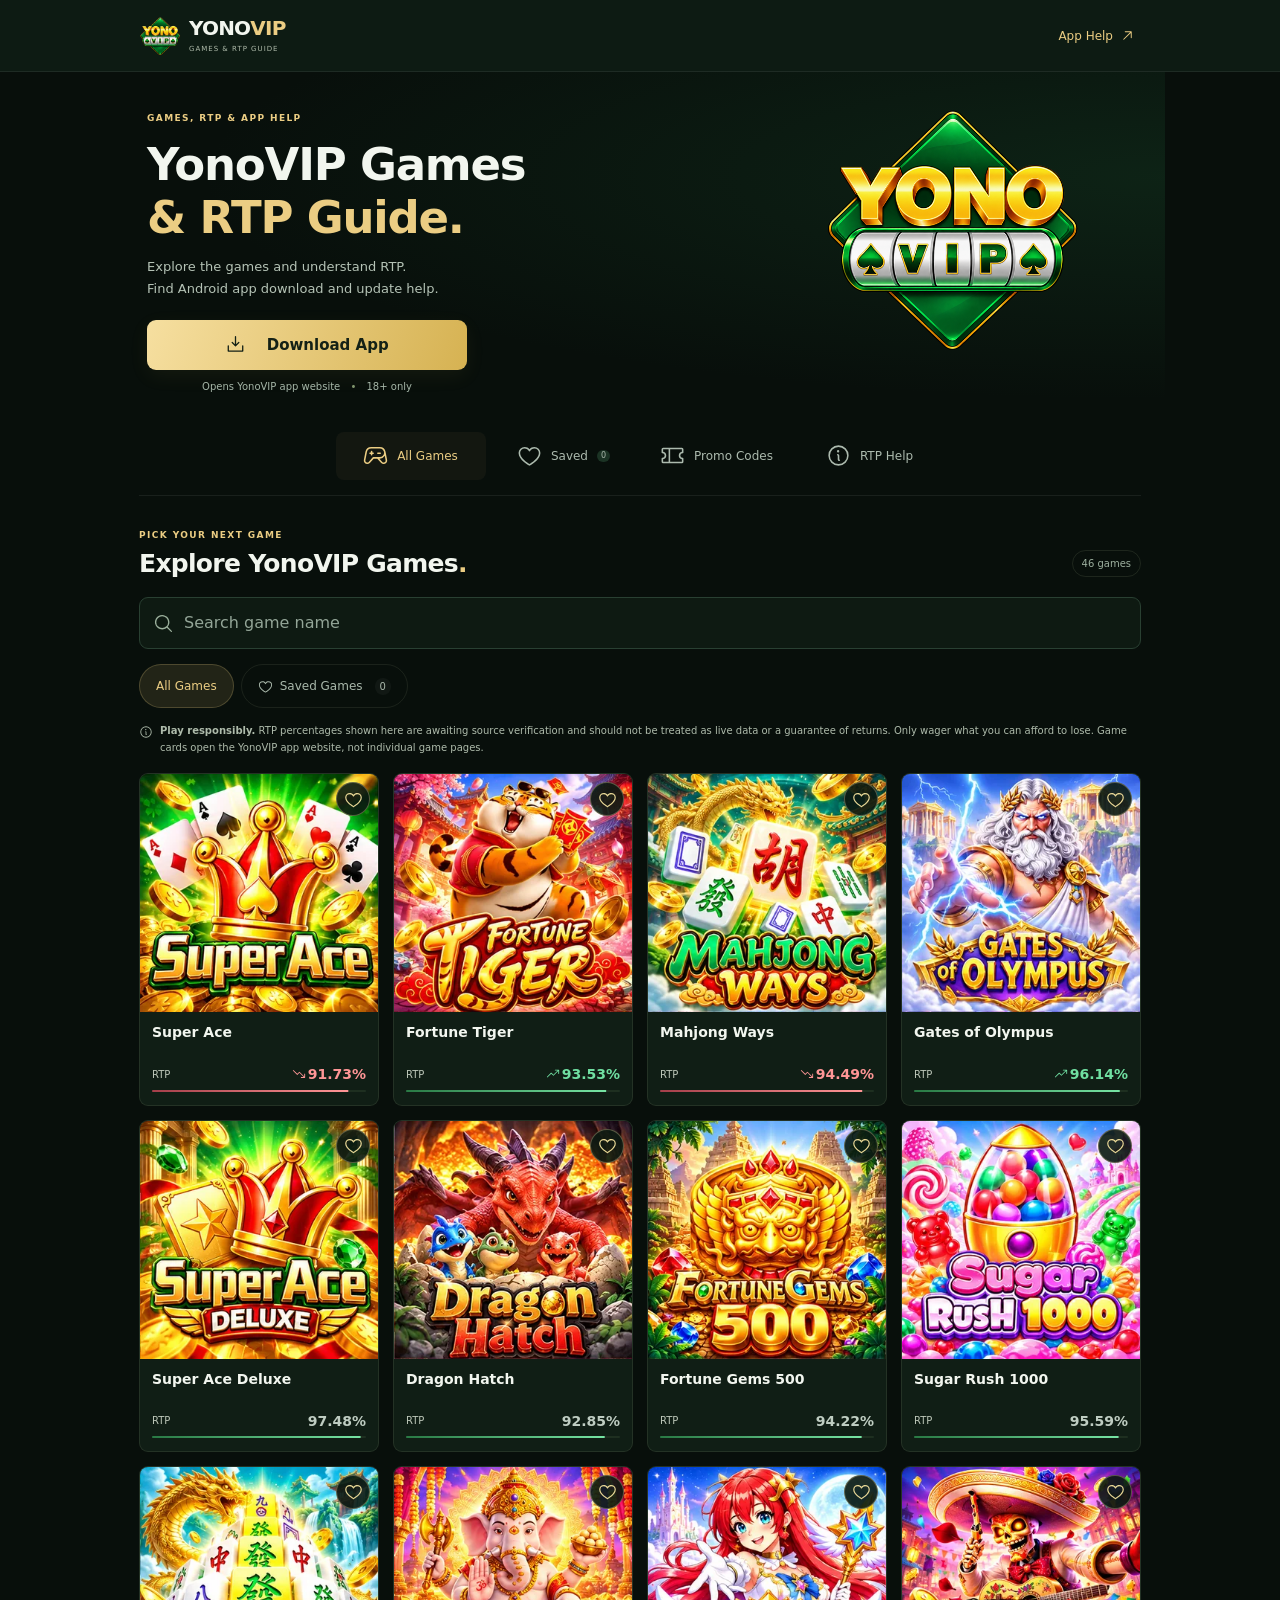
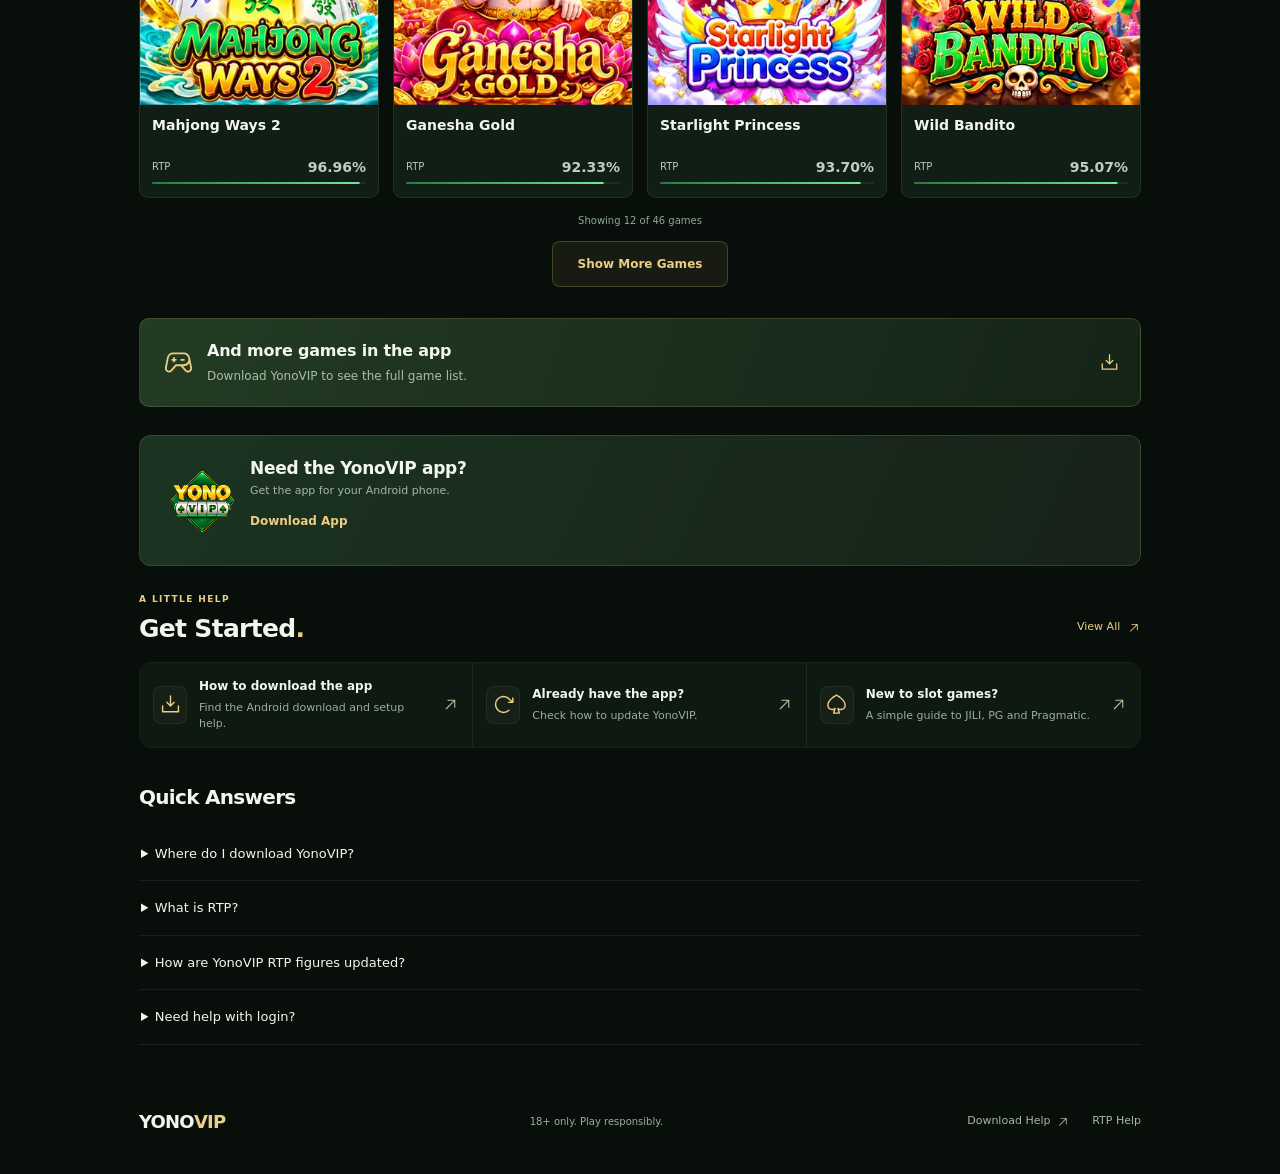
==== index.html @ 65e3a445 "Add files via upload" ====
<!doctype html>
<html lang="en-IN"><head>
  <meta charset="utf-8">
  <meta name="viewport" content="width=device-width,initial-scale=1,viewport-fit=cover">
  <meta name="theme-color" content="#09170f">
  <meta name="color-scheme" content="dark">
  <title>YonoVIP Games &amp; RTP Guide | Android App Help</title>
  <meta name="description" content="Explore YonoVIP games, learn what return-to-player (RTP) means, and find Android app download and update guides. Play responsibly.">
  <meta name="robots" content="index, follow, max-image-preview:large">
  <meta name="referrer" content="strict-origin-when-cross-origin">
  <!-- Production launch: when yonoviprtp.com resolves, replace netlify.app URLs in canonical, OG/Twitter and JSON-LD with https://yonoviprtp.com/ and update sitemap.xml. -->
  <link rel="canonical" href="https://yonoviprtp.netlify.app/">
  <meta property="og:type" content="website">
  <meta property="og:site_name" content="YonoVIP">
  <meta property="og:locale" content="en_IN">
  <meta property="og:title" content="YonoVIP Games &amp; RTP Guide | Android App Help">
  <meta property="og:description" content="Explore YonoVIP games, learn what return-to-player (RTP) means, and find Android app download and update guides. Play responsibly.">
  <meta property="og:url" content="https://yonoviprtp.netlify.app/">
  <meta property="og:image" content="https://yonoviprtp.netlify.app/assets/yonovip-og.jpg">
  <meta property="og:image:secure_url" content="https://yonoviprtp.netlify.app/assets/yonovip-og.jpg">
  <meta property="og:image:type" content="image/jpeg">
  <meta property="og:image:width" content="1200">
  <meta property="og:image:height" content="630">
  <meta property="og:image:alt" content="YonoVIP green and gold logo with the words Find your game. Get YonoVIP. Android app, 18+.">
  <meta name="twitter:card" content="summary_large_image">
  <meta name="twitter:title" content="YonoVIP Games &amp; RTP Guide | Android App Help">
  <meta name="twitter:description" content="Explore YonoVIP games, learn what return-to-player (RTP) means, and find Android app download and update guides. Play responsibly.">
  <meta name="twitter:image" content="https://yonoviprtp.netlify.app/assets/yonovip-og.jpg">
  <meta name="twitter:image:alt" content="YonoVIP green and gold logo with the words Find your game. Get YonoVIP. Android app, 18+.">
  <link rel="icon" type="image/png" sizes="32x32" href="/assets/yonovip-32.png">
  <link rel="apple-touch-icon" sizes="180x180" href="/assets/yonovip-180.png">
  <link rel="manifest" href="/site.webmanifest">
  <link rel="stylesheet" href="style.css">
  <link rel="stylesheet" href="motion.css">
  <link rel="stylesheet" href="games.css">
  <script type="application/ld+json">{"@context":"https://schema.org","@graph":[{"@type":"WebSite","@id":"https://yonoviprtp.netlify.app/#website","url":"https://yonoviprtp.netlify.app/","name":"YonoVIP","alternateName":"Yono VIP","description":"Explore YonoVIP games, learn what return-to-player (RTP) means, and find Android app download and update guides. Play responsibly.","inLanguage":"en-IN"},{"@type":"WebPage","@id":"https://yonoviprtp.netlify.app/#webpage","url":"https://yonoviprtp.netlify.app/","name":"YonoVIP Games & RTP Guide | Android App Help","description":"Explore YonoVIP games, learn what return-to-player (RTP) means, and find Android app download and update guides. Play responsibly.","inLanguage":"en-IN","isPartOf":{"@id":"https://yonoviprtp.netlify.app/#website"},"primaryImageOfPage":{"@id":"https://yonoviprtp.netlify.app/#social-image"}},{"@type":"ImageObject","@id":"https://yonoviprtp.netlify.app/#social-image","url":"https://yonoviprtp.netlify.app/assets/yonovip-og.jpg","contentUrl":"https://yonoviprtp.netlify.app/assets/yonovip-og.jpg","width":1200,"height":630,"caption":"YonoVIP green and gold logo with the words Find your game. Get YonoVIP. Android app, 18+."}]}</script>
</head>
<body><svg class="game-icon-defs" aria-hidden="true" xmlns="http://www.w3.org/2000/svg"><defs><symbol id="game-icon-heart" viewBox="0 0 256 256"><path d="M178,40c-20.65,0-38.73,8.88-50,23.89C116.73,48.88,98.65,40,78,40a62.07,62.07,0,0,0-62,62c0,70,103.79,126.66,108.21,129a8,8,0,0,0,7.58,0C136.21,228.66,240,172,240,102A62.07,62.07,0,0,0,178,40ZM128,214.8C109.74,204.16,32,155.69,32,102A46.06,46.06,0,0,1,78,56c19.45,0,35.78,10.36,42.6,27a8,8,0,0,0,14.8,0c6.82-16.67,23.15-27,42.6-27a46.06,46.06,0,0,1,46,46C224,155.61,146.24,204.15,128,214.8Z"/></symbol><symbol id="game-icon-heart-fill" viewBox="0 0 256 256"><path d="M240,102c0,70-103.79,126.66-108.21,129a8,8,0,0,1-7.58,0C119.79,228.66,16,172,16,102A62.07,62.07,0,0,1,78,40c20.65,0,38.73,8.88,50,23.89C139.27,48.88,157.35,40,178,40A62.07,62.07,0,0,1,240,102Z"/></symbol><symbol id="game-icon-download-simple" viewBox="0 0 256 256"><path d="M224,144v64a8,8,0,0,1-8,8H40a8,8,0,0,1-8-8V144a8,8,0,0,1,16,0v56H208V144a8,8,0,0,1,16,0Zm-101.66,5.66a8,8,0,0,0,11.32,0l40-40a8,8,0,0,0-11.32-11.32L136,124.69V32a8,8,0,0,0-16,0v92.69L93.66,98.34a8,8,0,0,0-11.32,11.32Z"/></symbol><symbol id="game-icon-x" viewBox="0 0 256 256"><path d="M205.66,194.34a8,8,0,0,1-11.32,11.32L128,139.31,61.66,205.66a8,8,0,0,1-11.32-11.32L116.69,128,50.34,61.66A8,8,0,0,1,61.66,50.34L128,116.69l66.34-66.35a8,8,0,0,1,11.32,11.32L139.31,128Z"/></symbol><symbol id="game-icon-game-controller" viewBox="0 0 256 256"><path d="M176,112H152a8,8,0,0,1,0-16h24a8,8,0,0,1,0,16ZM104,96H96V88a8,8,0,0,0-16,0v8H72a8,8,0,0,0,0,16h8v8a8,8,0,0,0,16,0v-8h8a8,8,0,0,0,0-16ZM241.48,200.65a36,36,0,0,1-54.94,4.81c-.12-.12-.24-.24-.35-.37L146.48,160h-37L69.81,205.09l-.35.37A36.08,36.08,0,0,1,44,216,36,36,0,0,1,8.56,173.75a.68.68,0,0,1,0-.14L24.93,89.52A59.88,59.88,0,0,1,83.89,40H172a60.08,60.08,0,0,1,59,49.25c0,.06,0,.12,0,.18l16.37,84.17a.68.68,0,0,1,0,.14A35.74,35.74,0,0,1,241.48,200.65ZM172,144a44,44,0,0,0,0-88H83.89A43.9,43.9,0,0,0,40.68,92.37l0,.13L24.3,176.59A20,20,0,0,0,58,194.3l41.92-47.59a8,8,0,0,1,6-2.71Zm59.7,32.59-8.74-45A60,60,0,0,1,172,160h-4.2L198,194.31a20.09,20.09,0,0,0,17.46,5.39,20,20,0,0,0,16.23-23.11Z"/></symbol><symbol id="game-icon-info" viewBox="0 0 256 256"><path d="M128,24A104,104,0,1,0,232,128,104.11,104.11,0,0,0,128,24Zm0,192a88,88,0,1,1,88-88A88.1,88.1,0,0,1,128,216Zm16-40a8,8,0,0,1-8,8,16,16,0,0,1-16-16V128a8,8,0,0,1,0-16,16,16,0,0,1,16,16v40A8,8,0,0,1,144,176ZM112,84a12,12,0,1,1,12,12A12,12,0,0,1,112,84Z"/></symbol><symbol id="game-icon-trend-up" viewBox="0 0 256 256"><path d="M240,56v64a8,8,0,0,1-16,0V75.31l-82.34,82.35a8,8,0,0,1-11.32,0L96,123.31,29.66,189.66a8,8,0,0,1-11.32-11.32l72-72a8,8,0,0,1,11.32,0L136,140.69,212.69,64H168a8,8,0,0,1,0-16h64A8,8,0,0,1,240,56Z"/></symbol><symbol id="game-icon-trend-down" viewBox="0 0 256 256"><path d="M240,128v64a8,8,0,0,1-8,8H168a8,8,0,0,1,0-16h44.69L136,107.31l-34.34,34.35a8,8,0,0,1-11.32,0l-72-72A8,8,0,0,1,29.66,58.34L96,124.69l34.34-34.35a8,8,0,0,1,11.32,0L224,172.69V128a8,8,0,0,1,16,0Z"/></symbol></defs></svg><a class="skip-link" href="#main">Skip to content</a><header><a class="brand" href="#" aria-label="YonoVIP home"><img src="assets/yonovip-128.png" width="128" height="128" alt=""><span>YONO<b>VIP</b><small>GAMES &amp; RTP GUIDE</small></span></a><a class="header-help" href="https://yonovipcodes.com/login-help">App Help <svg class="icon" width="24" height="24" aria-hidden="true" focusable="false" xmlns="http://www.w3.org/2000/svg" viewBox="0 0 256 256" fill="currentColor"><path d="M200,64V168a8,8,0,0,1-16,0V83.31L69.66,197.66a8,8,0,0,1-11.32-11.32L172.69,72H88a8,8,0,0,1,0-16H192A8,8,0,0,1,200,64Z"/></svg></a></header>
<main id="main"><section class="hero"><div class="hero-top"><div><div class="eyebrow">GAMES, RTP &amp; APP HELP</div><h1>YonoVIP Games<br><em>&amp; RTP Guide.</em></h1><p>Explore the games and understand RTP.<br>Find Android app download and update help.</p></div><img class="hero-logo" src="assets/yonovip-512.png" srcset="assets/yonovip-128.png 128w, assets/yonovip-512.png 512w" sizes="(min-width: 1000px) 265px, (min-width: 600px) 175px, 28vw" width="512" height="512" alt="YonoVIP green and gold logo" fetchpriority="high"></div><a class="primary" href="https://yonovipapp.vip/?code=ZFW3U5NM1U9"><svg class="icon" width="24" height="24" aria-hidden="true" focusable="false" xmlns="http://www.w3.org/2000/svg" viewBox="0 0 256 256" fill="currentColor"><path d="M224,144v64a8,8,0,0,1-8,8H40a8,8,0,0,1-8-8V144a8,8,0,0,1,16,0v56H208V144a8,8,0,0,1,16,0Zm-101.66,5.66a8,8,0,0,0,11.32,0l40-40a8,8,0,0,0-11.32-11.32L136,124.69V32a8,8,0,0,0-16,0v92.69L93.66,98.34a8,8,0,0,0-11.32,11.32Z"/></svg> &nbsp; Download App </a><div class="download-note">Opens YonoVIP app website <span>•</span> 18+ only</div></section>
<nav class="quick-nav" aria-label="Quick links"><a class="current" href="#games"><span><svg class="icon" width="24" height="24" aria-hidden="true" focusable="false" xmlns="http://www.w3.org/2000/svg" viewBox="0 0 256 256" fill="currentColor"><path d="M176,112H152a8,8,0,0,1,0-16h24a8,8,0,0,1,0,16ZM104,96H96V88a8,8,0,0,0-16,0v8H72a8,8,0,0,0,0,16h8v8a8,8,0,0,0,16,0v-8h8a8,8,0,0,0,0-16ZM241.48,200.65a36,36,0,0,1-54.94,4.81c-.12-.12-.24-.24-.35-.37L146.48,160h-37L69.81,205.09l-.35.37A36.08,36.08,0,0,1,44,216,36,36,0,0,1,8.56,173.75a.68.68,0,0,1,0-.14L24.93,89.52A59.88,59.88,0,0,1,83.89,40H172a60.08,60.08,0,0,1,59,49.25c0,.06,0,.12,0,.18l16.37,84.17a.68.68,0,0,1,0,.14A35.74,35.74,0,0,1,241.48,200.65ZM172,144a44,44,0,0,0,0-88H83.89A43.9,43.9,0,0,0,40.68,92.37l0,.13L24.3,176.59A20,20,0,0,0,58,194.3l41.92-47.59a8,8,0,0,1,6-2.71Zm59.7,32.59-8.74-45A60,60,0,0,1,172,160h-4.2L198,194.31a20.09,20.09,0,0,0,17.46,5.39,20,20,0,0,0,16.23-23.11Z"/></svg></span>All Games</a><button id="savedNav"><span><svg class="icon" width="24" height="24" aria-hidden="true" focusable="false" xmlns="http://www.w3.org/2000/svg" viewBox="0 0 256 256" fill="currentColor"><path d="M178,40c-20.65,0-38.73,8.88-50,23.89C116.73,48.88,98.65,40,78,40a62.07,62.07,0,0,0-62,62c0,70,103.79,126.66,108.21,129a8,8,0,0,0,7.58,0C136.21,228.66,240,172,240,102A62.07,62.07,0,0,0,178,40ZM128,214.8C109.74,204.16,32,155.69,32,102A46.06,46.06,0,0,1,78,56c19.45,0,35.78,10.36,42.6,27a8,8,0,0,0,14.8,0c6.82-16.67,23.15-27,42.6-27a46.06,46.06,0,0,1,46,46C224,155.61,146.24,204.15,128,214.8Z"/></svg></span>Saved <i id="savedCount">0</i></button><a href="https://yonovipcodes.com/promo-codes"><span><svg class="icon" width="24" height="24" aria-hidden="true" focusable="false" xmlns="http://www.w3.org/2000/svg" viewBox="0 0 256 256" fill="currentColor"><path d="M232,104a8,8,0,0,0,8-8V64a16,16,0,0,0-16-16H32A16,16,0,0,0,16,64V96a8,8,0,0,0,8,8,24,24,0,0,1,0,48,8,8,0,0,0-8,8v32a16,16,0,0,0,16,16H224a16,16,0,0,0,16-16V160a8,8,0,0,0-8-8,24,24,0,0,1,0-48ZM32,167.2a40,40,0,0,0,0-78.4V64H88V192H32Zm192,0V192H104V64H224V88.8a40,40,0,0,0,0,78.4Z"/></svg></span>Promo Codes</a><button id="about"><span><svg class="icon" width="24" height="24" aria-hidden="true" focusable="false" xmlns="http://www.w3.org/2000/svg" viewBox="0 0 256 256" fill="currentColor"><path d="M128,24A104,104,0,1,0,232,128,104.11,104.11,0,0,0,128,24Zm0,192a88,88,0,1,1,88-88A88.1,88.1,0,0,1,128,216Zm16-40a8,8,0,0,1-8,8,16,16,0,0,1-16-16V128a8,8,0,0,1,0-16,16,16,0,0,1,16,16v40A8,8,0,0,1,144,176ZM112,84a12,12,0,1,1,12,12A12,12,0,0,1,112,84Z"/></svg></span>RTP Help</button></nav>
<section id="games" class="games"><div class="section-head"><div><div class="eyebrow">PICK YOUR NEXT GAME</div><h2>Explore YonoVIP Games<span>.</span></h2></div><span class="count-pill" id="allCount">46 games</span></div><label class="search"><span><svg class="icon" width="24" height="24" aria-hidden="true" focusable="false" xmlns="http://www.w3.org/2000/svg" viewBox="0 0 256 256" fill="currentColor"><path d="M229.66,218.34l-50.07-50.06a88.11,88.11,0,1,0-11.31,11.31l50.06,50.07a8,8,0,0,0,11.32-11.32ZM40,112a72,72,0,1,1,72,72A72.08,72.08,0,0,1,40,112Z"/></svg></span><input id="search" type="search" placeholder="Search game name" aria-label="Search games" autocomplete="off"></label><div class="tabs" role="group" aria-label="Game list"><button class="selected" data-view="all" aria-pressed="true">All Games</button><button data-view="favorites" aria-pressed="false"><svg class="icon" width="24" height="24" aria-hidden="true" focusable="false" xmlns="http://www.w3.org/2000/svg" viewBox="0 0 256 256" fill="currentColor"><path d="M178,40c-20.65,0-38.73,8.88-50,23.89C116.73,48.88,98.65,40,78,40a62.07,62.07,0,0,0-62,62c0,70,103.79,126.66,108.21,129a8,8,0,0,0,7.58,0C136.21,228.66,240,172,240,102A62.07,62.07,0,0,0,178,40ZM128,214.8C109.74,204.16,32,155.69,32,102A46.06,46.06,0,0,1,78,56c19.45,0,35.78,10.36,42.6,27a8,8,0,0,0,14.8,0c6.82-16.67,23.15-27,42.6-27a46.06,46.06,0,0,1,46,46C224,155.61,146.24,204.15,128,214.8Z"/></svg> Saved Games <span id="favoriteCount">0</span></button></div><p class="rtp-note"><svg class="icon" width="24" height="24" aria-hidden="true" focusable="false"><use href="#game-icon-info"></use></svg><span><strong>Play responsibly.</strong> RTP percentages shown here are awaiting source verification and should not be treated as live data or a guarantee of returns. Only wager what you can afford to lose. Game cards open the <a href="https://yonovipapp.vip/?code=ZFW3U5NM1U9">YonoVIP app website</a>, not individual game pages.</span></p><div id="grid" class="grid"><article class="game-card" data-game-id="SuperAce" data-game-name="Super Ace"><a class="game-open" href="https://yonovipapp.vip/?code=ZFW3U5NM1U9" aria-label="Open YonoVIP website to find Super Ace"><div class="game-art"><img src="assets/games/super-ace-square-320.webp" srcset="assets/games/super-ace-square-160.webp 160w, assets/games/super-ace-square-320.webp 320w" sizes="(min-width:1000px) 240px, (min-width:600px) 160px, (min-width:480px) 23vw, 30vw" width="320" height="320" alt="Super Ace game artwork" loading="eager" decoding="async"></div><div class="game-info"><h3>Super Ace</h3><div class="game-rate"><span aria-label="RTP figure pending source verification">RTP</span><strong data-rate data-trend="flat"><svg class="icon trend-icon" width="14" height="14" aria-hidden="true" focusable="false"><use href="#game-icon-trend-up"></use></svg><span data-rate-value>92.00%</span></strong></div><div class="game-meter" aria-hidden="true"><i style="transform:scaleX(0.92)"></i></div></div></a><button class="game-save" type="button" aria-label="Save Super Ace" aria-pressed="false" hidden><svg class="icon" width="24" height="24" aria-hidden="true" focusable="false"><use href="#game-icon-heart"></use></svg></button></article>
<article class="game-card" data-game-id="LuckyTiger" data-game-name="Fortune Tiger"><a class="game-open" href="https://yonovipapp.vip/?code=ZFW3U5NM1U9" aria-label="Open YonoVIP website to find Fortune Tiger"><div class="game-art"><img src="assets/games/lucky-tiger-square-320.webp" srcset="assets/games/lucky-tiger-square-160.webp 160w, assets/games/lucky-tiger-square-320.webp 320w" sizes="(min-width:1000px) 240px, (min-width:600px) 160px, (min-width:480px) 23vw, 30vw" width="320" height="320" alt="Fortune Tiger game artwork" loading="eager" decoding="async"></div><div class="game-info"><h3>Fortune Tiger</h3><div class="game-rate"><span aria-label="RTP figure pending source verification">RTP</span><strong data-rate data-trend="flat"><svg class="icon trend-icon" width="14" height="14" aria-hidden="true" focusable="false"><use href="#game-icon-trend-up"></use></svg><span data-rate-value>93.37%</span></strong></div><div class="game-meter" aria-hidden="true"><i style="transform:scaleX(0.9337000000000001)"></i></div></div></a><button class="game-save" type="button" aria-label="Save Fortune Tiger" aria-pressed="false" hidden><svg class="icon" width="24" height="24" aria-hidden="true" focusable="false"><use href="#game-icon-heart"></use></svg></button></article>
<article class="game-card" data-game-id="MahjongWays" data-game-name="Mahjong Ways"><a class="game-open" href="https://yonovipapp.vip/?code=ZFW3U5NM1U9" aria-label="Open YonoVIP website to find Mahjong Ways"><div class="game-art"><img src="assets/games/mahjong-ways-square-320.webp" srcset="assets/games/mahjong-ways-square-160.webp 160w, assets/games/mahjong-ways-square-320.webp 320w" sizes="(min-width:1000px) 240px, (min-width:600px) 160px, (min-width:480px) 23vw, 30vw" width="320" height="320" alt="Mahjong Ways game artwork" loading="eager" decoding="async"></div><div class="game-info"><h3>Mahjong Ways</h3><div class="game-rate"><span aria-label="RTP figure pending source verification">RTP</span><strong data-rate data-trend="flat"><svg class="icon trend-icon" width="14" height="14" aria-hidden="true" focusable="false"><use href="#game-icon-trend-up"></use></svg><span data-rate-value>94.74%</span></strong></div><div class="game-meter" aria-hidden="true"><i style="transform:scaleX(0.9473999999999999)"></i></div></div></a><button class="game-save" type="button" aria-label="Save Mahjong Ways" aria-pressed="false" hidden><svg class="icon" width="24" height="24" aria-hidden="true" focusable="false"><use href="#game-icon-heart"></use></svg></button></article>
<article class="game-card" data-game-id="GatesOfOlympus" data-game-name="Gates of Olympus"><a class="game-open" href="https://yonovipapp.vip/?code=ZFW3U5NM1U9" aria-label="Open YonoVIP website to find Gates of Olympus"><div class="game-art"><img src="assets/games/gates-of-olympus-square-320.webp" srcset="assets/games/gates-of-olympus-square-160.webp 160w, assets/games/gates-of-olympus-square-320.webp 320w" sizes="(min-width:1000px) 240px, (min-width:600px) 160px, (min-width:480px) 23vw, 30vw" width="320" height="320" alt="Gates of Olympus game artwork" loading="eager" decoding="async"></div><div class="game-info"><h3>Gates of Olympus</h3><div class="game-rate"><span aria-label="RTP figure pending source verification">RTP</span><strong data-rate data-trend="flat"><svg class="icon trend-icon" width="14" height="14" aria-hidden="true" focusable="false"><use href="#game-icon-trend-up"></use></svg><span data-rate-value>96.11%</span></strong></div><div class="game-meter" aria-hidden="true"><i style="transform:scaleX(0.9611)"></i></div></div></a><button class="game-save" type="button" aria-label="Save Gates of Olympus" aria-pressed="false" hidden><svg class="icon" width="24" height="24" aria-hidden="true" focusable="false"><use href="#game-icon-heart"></use></svg></button></article>
<article class="game-card" data-game-id="SuperAceDeluxe" data-game-name="Super Ace Deluxe"><a class="game-open" href="https://yonovipapp.vip/?code=ZFW3U5NM1U9" aria-label="Open YonoVIP website to find Super Ace Deluxe"><div class="game-art"><img src="assets/games/super-ace-deluxe-square-320.webp" srcset="assets/games/super-ace-deluxe-square-160.webp 160w, assets/games/super-ace-deluxe-square-320.webp 320w" sizes="(min-width:1000px) 240px, (min-width:600px) 160px, (min-width:480px) 23vw, 30vw" width="320" height="320" alt="Super Ace Deluxe game artwork" loading="lazy" decoding="async"></div><div class="game-info"><h3>Super Ace Deluxe</h3><div class="game-rate"><span aria-label="RTP figure pending source verification">RTP</span><strong data-rate data-trend="flat"><svg class="icon trend-icon" width="14" height="14" aria-hidden="true" focusable="false"><use href="#game-icon-trend-up"></use></svg><span data-rate-value>97.48%</span></strong></div><div class="game-meter" aria-hidden="true"><i style="transform:scaleX(0.9748)"></i></div></div></a><button class="game-save" type="button" aria-label="Save Super Ace Deluxe" aria-pressed="false" hidden><svg class="icon" width="24" height="24" aria-hidden="true" focusable="false"><use href="#game-icon-heart"></use></svg></button></article>
<article class="game-card" data-game-id="DragonHatch" data-game-name="Dragon Hatch"><a class="game-open" href="https://yonovipapp.vip/?code=ZFW3U5NM1U9" aria-label="Open YonoVIP website to find Dragon Hatch"><div class="game-art"><img src="assets/games/dragon-hatch-square-320.webp" srcset="assets/games/dragon-hatch-square-160.webp 160w, assets/games/dragon-hatch-square-320.webp 320w" sizes="(min-width:1000px) 240px, (min-width:600px) 160px, (min-width:480px) 23vw, 30vw" width="320" height="320" alt="Dragon Hatch game artwork" loading="lazy" decoding="async"></div><div class="game-info"><h3>Dragon Hatch</h3><div class="game-rate"><span aria-label="RTP figure pending source verification">RTP</span><strong data-rate data-trend="flat"><svg class="icon trend-icon" width="14" height="14" aria-hidden="true" focusable="false"><use href="#game-icon-trend-up"></use></svg><span data-rate-value>92.85%</span></strong></div><div class="game-meter" aria-hidden="true"><i style="transform:scaleX(0.9285)"></i></div></div></a><button class="game-save" type="button" aria-label="Save Dragon Hatch" aria-pressed="false" hidden><svg class="icon" width="24" height="24" aria-hidden="true" focusable="false"><use href="#game-icon-heart"></use></svg></button></article>
<article class="game-card" data-game-id="FortuneGems500" data-game-name="Fortune Gems 500"><a class="game-open" href="https://yonovipapp.vip/?code=ZFW3U5NM1U9" aria-label="Open YonoVIP website to find Fortune Gems 500"><div class="game-art"><img src="assets/games/fortune-gems-500-square-320.webp" srcset="assets/games/fortune-gems-500-square-160.webp 160w, assets/games/fortune-gems-500-square-320.webp 320w" sizes="(min-width:1000px) 240px, (min-width:600px) 160px, (min-width:480px) 23vw, 30vw" width="320" height="320" alt="Fortune Gems 500 game artwork" loading="lazy" decoding="async"></div><div class="game-info"><h3>Fortune Gems 500</h3><div class="game-rate"><span aria-label="RTP figure pending source verification">RTP</span><strong data-rate data-trend="flat"><svg class="icon trend-icon" width="14" height="14" aria-hidden="true" focusable="false"><use href="#game-icon-trend-up"></use></svg><span data-rate-value>94.22%</span></strong></div><div class="game-meter" aria-hidden="true"><i style="transform:scaleX(0.9422)"></i></div></div></a><button class="game-save" type="button" aria-label="Save Fortune Gems 500" aria-pressed="false" hidden><svg class="icon" width="24" height="24" aria-hidden="true" focusable="false"><use href="#game-icon-heart"></use></svg></button></article>
<article class="game-card" data-game-id="SugarRush1000" data-game-name="Sugar Rush 1000"><a class="game-open" href="https://yonovipapp.vip/?code=ZFW3U5NM1U9" aria-label="Open YonoVIP website to find Sugar Rush 1000"><div class="game-art"><img src="assets/games/sugar-rush-1000-square-320.webp" srcset="assets/games/sugar-rush-1000-square-160.webp 160w, assets/games/sugar-rush-1000-square-320.webp 320w" sizes="(min-width:1000px) 240px, (min-width:600px) 160px, (min-width:480px) 23vw, 30vw" width="320" height="320" alt="Sugar Rush 1000 game artwork" loading="lazy" decoding="async"></div><div class="game-info"><h3>Sugar Rush 1000</h3><div class="game-rate"><span aria-label="RTP figure pending source verification">RTP</span><strong data-rate data-trend="flat"><svg class="icon trend-icon" width="14" height="14" aria-hidden="true" focusable="false"><use href="#game-icon-trend-up"></use></svg><span data-rate-value>95.59%</span></strong></div><div class="game-meter" aria-hidden="true"><i style="transform:scaleX(0.9559000000000001)"></i></div></div></a><button class="game-save" type="button" aria-label="Save Sugar Rush 1000" aria-pressed="false" hidden><svg class="icon" width="24" height="24" aria-hidden="true" focusable="false"><use href="#game-icon-heart"></use></svg></button></article>
<article class="game-card" data-game-id="MahjongWays2" data-game-name="Mahjong Ways 2"><a class="game-open" href="https://yonovipapp.vip/?code=ZFW3U5NM1U9" aria-label="Open YonoVIP website to find Mahjong Ways 2"><div class="game-art"><img src="assets/games/mahjong-ways-2-square-320.webp" srcset="assets/games/mahjong-ways-2-square-160.webp 160w, assets/games/mahjong-ways-2-square-320.webp 320w" sizes="(min-width:1000px) 240px, (min-width:600px) 160px, (min-width:480px) 23vw, 30vw" width="320" height="320" alt="Mahjong Ways 2 game artwork" loading="lazy" decoding="async"></div><div class="game-info"><h3>Mahjong Ways 2</h3><div class="game-rate"><span aria-label="RTP figure pending source verification">RTP</span><strong data-rate data-trend="flat"><svg class="icon trend-icon" width="14" height="14" aria-hidden="true" focusable="false"><use href="#game-icon-trend-up"></use></svg><span data-rate-value>96.96%</span></strong></div><div class="game-meter" aria-hidden="true"><i style="transform:scaleX(0.9696000000000001)"></i></div></div></a><button class="game-save" type="button" aria-label="Save Mahjong Ways 2" aria-pressed="false" hidden><svg class="icon" width="24" height="24" aria-hidden="true" focusable="false"><use href="#game-icon-heart"></use></svg></button></article>
<article class="game-card" data-game-id="GaneshaGold" data-game-name="Ganesha Gold"><a class="game-open" href="https://yonovipapp.vip/?code=ZFW3U5NM1U9" aria-label="Open YonoVIP website to find Ganesha Gold"><div class="game-art"><img src="assets/games/ganesha-gold-square-320.webp" srcset="assets/games/ganesha-gold-square-160.webp 160w, assets/games/ganesha-gold-square-320.webp 320w" sizes="(min-width:1000px) 240px, (min-width:600px) 160px, (min-width:480px) 23vw, 30vw" width="320" height="320" alt="Ganesha Gold game artwork" loading="lazy" decoding="async"></div><div class="game-info"><h3>Ganesha Gold</h3><div class="game-rate"><span aria-label="RTP figure pending source verification">RTP</span><strong data-rate data-trend="flat"><svg class="icon trend-icon" width="14" height="14" aria-hidden="true" focusable="false"><use href="#game-icon-trend-up"></use></svg><span data-rate-value>92.33%</span></strong></div><div class="game-meter" aria-hidden="true"><i style="transform:scaleX(0.9233)"></i></div></div></a><button class="game-save" type="button" aria-label="Save Ganesha Gold" aria-pressed="false" hidden><svg class="icon" width="24" height="24" aria-hidden="true" focusable="false"><use href="#game-icon-heart"></use></svg></button></article>
<article class="game-card" data-game-id="StarlightPrincess" data-game-name="Starlight Princess"><a class="game-open" href="https://yonovipapp.vip/?code=ZFW3U5NM1U9" aria-label="Open YonoVIP website to find Starlight Princess"><div class="game-art"><img src="assets/games/starlight-princess-square-320.webp" srcset="assets/games/starlight-princess-square-160.webp 160w, assets/games/starlight-princess-square-320.webp 320w" sizes="(min-width:1000px) 240px, (min-width:600px) 160px, (min-width:480px) 23vw, 30vw" width="320" height="320" alt="Starlight Princess game artwork" loading="lazy" decoding="async"></div><div class="game-info"><h3>Starlight Princess</h3><div class="game-rate"><span aria-label="RTP figure pending source verification">RTP</span><strong data-rate data-trend="flat"><svg class="icon trend-icon" width="14" height="14" aria-hidden="true" focusable="false"><use href="#game-icon-trend-up"></use></svg><span data-rate-value>93.70%</span></strong></div><div class="game-meter" aria-hidden="true"><i style="transform:scaleX(0.937)"></i></div></div></a><button class="game-save" type="button" aria-label="Save Starlight Princess" aria-pressed="false" hidden><svg class="icon" width="24" height="24" aria-hidden="true" focusable="false"><use href="#game-icon-heart"></use></svg></button></article>
<article class="game-card" data-game-id="WildBandito" data-game-name="Wild Bandito"><a class="game-open" href="https://yonovipapp.vip/?code=ZFW3U5NM1U9" aria-label="Open YonoVIP website to find Wild Bandito"><div class="game-art"><img src="assets/games/wild-bandito-square-320.webp" srcset="assets/games/wild-bandito-square-160.webp 160w, assets/games/wild-bandito-square-320.webp 320w" sizes="(min-width:1000px) 240px, (min-width:600px) 160px, (min-width:480px) 23vw, 30vw" width="320" height="320" alt="Wild Bandito game artwork" loading="lazy" decoding="async"></div><div class="game-info"><h3>Wild Bandito</h3><div class="game-rate"><span aria-label="RTP figure pending source verification">RTP</span><strong data-rate data-trend="flat"><svg class="icon trend-icon" width="14" height="14" aria-hidden="true" focusable="false"><use href="#game-icon-trend-up"></use></svg><span data-rate-value>95.07%</span></strong></div><div class="game-meter" aria-hidden="true"><i style="transform:scaleX(0.9506999999999999)"></i></div></div></a><button class="game-save" type="button" aria-label="Save Wild Bandito" aria-pressed="false" hidden><svg class="icon" width="24" height="24" aria-hidden="true" focusable="false"><use href="#game-icon-heart"></use></svg></button></article>
<article class="game-card" data-game-id="Alibaba" data-game-name="Ali Baba"><a class="game-open" href="https://yonovipapp.vip/?code=ZFW3U5NM1U9" aria-label="Open YonoVIP website to find Ali Baba"><div class="game-art"><img src="assets/games/alibaba-square-320.webp" srcset="assets/games/alibaba-square-160.webp 160w, assets/games/alibaba-square-320.webp 320w" sizes="(min-width:1000px) 240px, (min-width:600px) 160px, (min-width:480px) 23vw, 30vw" width="320" height="320" alt="Ali Baba game artwork" loading="lazy" decoding="async"></div><div class="game-info"><h3>Ali Baba</h3><div class="game-rate"><span aria-label="RTP figure pending source verification">RTP</span><strong data-rate data-trend="flat"><svg class="icon trend-icon" width="14" height="14" aria-hidden="true" focusable="false"><use href="#game-icon-trend-up"></use></svg><span data-rate-value>96.44%</span></strong></div><div class="game-meter" aria-hidden="true"><i style="transform:scaleX(0.9643999999999999)"></i></div></div></a><button class="game-save" type="button" aria-label="Save Ali Baba" aria-pressed="false" hidden><svg class="icon" width="24" height="24" aria-hidden="true" focusable="false"><use href="#game-icon-heart"></use></svg></button></article>
<article class="game-card" data-game-id="AztecBonanza" data-game-name="Aztec Bonanza"><a class="game-open" href="https://yonovipapp.vip/?code=ZFW3U5NM1U9" aria-label="Open YonoVIP website to find Aztec Bonanza"><div class="game-art"><img src="assets/games/aztec-bonanza-square-320.webp" srcset="assets/games/aztec-bonanza-square-160.webp 160w, assets/games/aztec-bonanza-square-320.webp 320w" sizes="(min-width:1000px) 240px, (min-width:600px) 160px, (min-width:480px) 23vw, 30vw" width="320" height="320" alt="Aztec Bonanza game artwork" loading="lazy" decoding="async"></div><div class="game-info"><h3>Aztec Bonanza</h3><div class="game-rate"><span aria-label="RTP figure pending source verification">RTP</span><strong data-rate data-trend="flat"><svg class="icon trend-icon" width="14" height="14" aria-hidden="true" focusable="false"><use href="#game-icon-trend-up"></use></svg><span data-rate-value>97.81%</span></strong></div><div class="game-meter" aria-hidden="true"><i style="transform:scaleX(0.9781)"></i></div></div></a><button class="game-save" type="button" aria-label="Save Aztec Bonanza" aria-pressed="false" hidden><svg class="icon" width="24" height="24" aria-hidden="true" focusable="false"><use href="#game-icon-heart"></use></svg></button></article>
<article class="game-card" data-game-id="BattleGroundRoyale" data-game-name="Battleground Royale"><a class="game-open" href="https://yonovipapp.vip/?code=ZFW3U5NM1U9" aria-label="Open YonoVIP website to find Battleground Royale"><div class="game-art"><img src="assets/games/battle-ground-royale-square-320.webp" srcset="assets/games/battle-ground-royale-square-160.webp 160w, assets/games/battle-ground-royale-square-320.webp 320w" sizes="(min-width:1000px) 240px, (min-width:600px) 160px, (min-width:480px) 23vw, 30vw" width="320" height="320" alt="Battleground Royale game artwork" loading="lazy" decoding="async"></div><div class="game-info"><h3>Battleground Royale</h3><div class="game-rate"><span aria-label="RTP figure pending source verification">RTP</span><strong data-rate data-trend="flat"><svg class="icon trend-icon" width="14" height="14" aria-hidden="true" focusable="false"><use href="#game-icon-trend-up"></use></svg><span data-rate-value>93.18%</span></strong></div><div class="game-meter" aria-hidden="true"><i style="transform:scaleX(0.9318000000000001)"></i></div></div></a><button class="game-save" type="button" aria-label="Save Battleground Royale" aria-pressed="false" hidden><svg class="icon" width="24" height="24" aria-hidden="true" focusable="false"><use href="#game-icon-heart"></use></svg></button></article>
<article class="game-card" data-game-id="BoneFortune" data-game-name="Bone Fortune"><a class="game-open" href="https://yonovipapp.vip/?code=ZFW3U5NM1U9" aria-label="Open YonoVIP website to find Bone Fortune"><div class="game-art"><img src="assets/games/bone-fortune-square-320.webp" srcset="assets/games/bone-fortune-square-160.webp 160w, assets/games/bone-fortune-square-320.webp 320w" sizes="(min-width:1000px) 240px, (min-width:600px) 160px, (min-width:480px) 23vw, 30vw" width="320" height="320" alt="Bone Fortune game artwork" loading="lazy" decoding="async"></div><div class="game-info"><h3>Bone Fortune</h3><div class="game-rate"><span aria-label="RTP figure pending source verification">RTP</span><strong data-rate data-trend="flat"><svg class="icon trend-icon" width="14" height="14" aria-hidden="true" focusable="false"><use href="#game-icon-trend-up"></use></svg><span data-rate-value>94.55%</span></strong></div><div class="game-meter" aria-hidden="true"><i style="transform:scaleX(0.9455)"></i></div></div></a><button class="game-save" type="button" aria-label="Save Bone Fortune" aria-pressed="false" hidden><svg class="icon" width="24" height="24" aria-hidden="true" focusable="false"><use href="#game-icon-heart"></use></svg></button></article>
<article class="game-card" data-game-id="BoxingKing" data-game-name="Boxing King"><a class="game-open" href="https://yonovipapp.vip/?code=ZFW3U5NM1U9" aria-label="Open YonoVIP website to find Boxing King"><div class="game-art"><img src="assets/games/boxing-king-square-320.webp" srcset="assets/games/boxing-king-square-160.webp 160w, assets/games/boxing-king-square-320.webp 320w" sizes="(min-width:1000px) 240px, (min-width:600px) 160px, (min-width:480px) 23vw, 30vw" width="320" height="320" alt="Boxing King game artwork" loading="lazy" decoding="async"></div><div class="game-info"><h3>Boxing King</h3><div class="game-rate"><span aria-label="RTP figure pending source verification">RTP</span><strong data-rate data-trend="flat"><svg class="icon trend-icon" width="14" height="14" aria-hidden="true" focusable="false"><use href="#game-icon-trend-up"></use></svg><span data-rate-value>95.92%</span></strong></div><div class="game-meter" aria-hidden="true"><i style="transform:scaleX(0.9592)"></i></div></div></a><button class="game-save" type="button" aria-label="Save Boxing King" aria-pressed="false" hidden><svg class="icon" width="24" height="24" aria-hidden="true" focusable="false"><use href="#game-icon-heart"></use></svg></button></article>
<article class="game-card" data-game-id="Crazy777" data-game-name="Crazy 777"><a class="game-open" href="https://yonovipapp.vip/?code=ZFW3U5NM1U9" aria-label="Open YonoVIP website to find Crazy 777"><div class="game-art"><img src="assets/games/crazy-777-square-320.webp" srcset="assets/games/crazy-777-square-160.webp 160w, assets/games/crazy-777-square-320.webp 320w" sizes="(min-width:1000px) 240px, (min-width:600px) 160px, (min-width:480px) 23vw, 30vw" width="320" height="320" alt="Crazy 777 game artwork" loading="lazy" decoding="async"></div><div class="game-info"><h3>Crazy 777</h3><div class="game-rate"><span aria-label="RTP figure pending source verification">RTP</span><strong data-rate data-trend="flat"><svg class="icon trend-icon" width="14" height="14" aria-hidden="true" focusable="false"><use href="#game-icon-trend-up"></use></svg><span data-rate-value>97.29%</span></strong></div><div class="game-meter" aria-hidden="true"><i style="transform:scaleX(0.9729000000000001)"></i></div></div></a><button class="game-save" type="button" aria-label="Save Crazy 777" aria-pressed="false" hidden><svg class="icon" width="24" height="24" aria-hidden="true" focusable="false"><use href="#game-icon-heart"></use></svg></button></article>
<article class="game-card" data-game-id="CrazyHunter" data-game-name="Crazy Hunter"><a class="game-open" href="https://yonovipapp.vip/?code=ZFW3U5NM1U9" aria-label="Open YonoVIP website to find Crazy Hunter"><div class="game-art"><img src="assets/games/crazy-hunter-square-320.webp" srcset="assets/games/crazy-hunter-square-160.webp 160w, assets/games/crazy-hunter-square-320.webp 320w" sizes="(min-width:1000px) 240px, (min-width:600px) 160px, (min-width:480px) 23vw, 30vw" width="320" height="320" alt="Crazy Hunter game artwork" loading="lazy" decoding="async"></div><div class="game-info"><h3>Crazy Hunter</h3><div class="game-rate"><span aria-label="RTP figure pending source verification">RTP</span><strong data-rate data-trend="flat"><svg class="icon trend-icon" width="14" height="14" aria-hidden="true" focusable="false"><use href="#game-icon-trend-up"></use></svg><span data-rate-value>92.66%</span></strong></div><div class="game-meter" aria-hidden="true"><i style="transform:scaleX(0.9266)"></i></div></div></a><button class="game-save" type="button" aria-label="Save Crazy Hunter" aria-pressed="false" hidden><svg class="icon" width="24" height="24" aria-hidden="true" focusable="false"><use href="#game-icon-heart"></use></svg></button></article>
<article class="game-card" data-game-id="Crazy7772" data-game-name="Crazy777 2"><a class="game-open" href="https://yonovipapp.vip/?code=ZFW3U5NM1U9" aria-label="Open YonoVIP website to find Crazy777 2"><div class="game-art"><img src="assets/games/crazy-7772-square-320.webp" srcset="assets/games/crazy-7772-square-160.webp 160w, assets/games/crazy-7772-square-320.webp 320w" sizes="(min-width:1000px) 240px, (min-width:600px) 160px, (min-width:480px) 23vw, 30vw" width="320" height="320" alt="Crazy777 2 game artwork" loading="lazy" decoding="async"></div><div class="game-info"><h3>Crazy777 2</h3><div class="game-rate"><span aria-label="RTP figure pending source verification">RTP</span><strong data-rate data-trend="flat"><svg class="icon trend-icon" width="14" height="14" aria-hidden="true" focusable="false"><use href="#game-icon-trend-up"></use></svg><span data-rate-value>94.03%</span></strong></div><div class="game-meter" aria-hidden="true"><i style="transform:scaleX(0.9403)"></i></div></div></a><button class="game-save" type="button" aria-label="Save Crazy777 2" aria-pressed="false" hidden><svg class="icon" width="24" height="24" aria-hidden="true" focusable="false"><use href="#game-icon-heart"></use></svg></button></article>
<article class="game-card" data-game-id="Dabanggg" data-game-name="Dabanggg"><a class="game-open" href="https://yonovipapp.vip/?code=ZFW3U5NM1U9" aria-label="Open YonoVIP website to find Dabanggg"><div class="game-art"><img src="assets/games/dabanggg-square-320.webp" srcset="assets/games/dabanggg-square-160.webp 160w, assets/games/dabanggg-square-320.webp 320w" sizes="(min-width:1000px) 240px, (min-width:600px) 160px, (min-width:480px) 23vw, 30vw" width="320" height="320" alt="Dabanggg game artwork" loading="lazy" decoding="async"></div><div class="game-info"><h3>Dabanggg</h3><div class="game-rate"><span aria-label="RTP figure pending source verification">RTP</span><strong data-rate data-trend="flat"><svg class="icon trend-icon" width="14" height="14" aria-hidden="true" focusable="false"><use href="#game-icon-trend-up"></use></svg><span data-rate-value>95.40%</span></strong></div><div class="game-meter" aria-hidden="true"><i style="transform:scaleX(0.9540000000000001)"></i></div></div></a><button class="game-save" type="button" aria-label="Save Dabanggg" aria-pressed="false" hidden><svg class="icon" width="24" height="24" aria-hidden="true" focusable="false"><use href="#game-icon-heart"></use></svg></button></article>
<article class="game-card" data-game-id="DoomsdayRampage" data-game-name="Doomsday Rampage"><a class="game-open" href="https://yonovipapp.vip/?code=ZFW3U5NM1U9" aria-label="Open YonoVIP website to find Doomsday Rampage"><div class="game-art"><img src="assets/games/doomsday-rampage-square-320.webp" srcset="assets/games/doomsday-rampage-square-160.webp 160w, assets/games/doomsday-rampage-square-320.webp 320w" sizes="(min-width:1000px) 240px, (min-width:600px) 160px, (min-width:480px) 23vw, 30vw" width="320" height="320" alt="Doomsday Rampage game artwork" loading="lazy" decoding="async"></div><div class="game-info"><h3>Doomsday Rampage</h3><div class="game-rate"><span aria-label="RTP figure pending source verification">RTP</span><strong data-rate data-trend="flat"><svg class="icon trend-icon" width="14" height="14" aria-hidden="true" focusable="false"><use href="#game-icon-trend-up"></use></svg><span data-rate-value>96.77%</span></strong></div><div class="game-meter" aria-hidden="true"><i style="transform:scaleX(0.9677000000000001)"></i></div></div></a><button class="game-save" type="button" aria-label="Save Doomsday Rampage" aria-pressed="false" hidden><svg class="icon" width="24" height="24" aria-hidden="true" focusable="false"><use href="#game-icon-heart"></use></svg></button></article>
<article class="game-card" data-game-id="DragonEvilTreasure" data-game-name="Dragon Fortune"><a class="game-open" href="https://yonovipapp.vip/?code=ZFW3U5NM1U9" aria-label="Open YonoVIP website to find Dragon Fortune"><div class="game-art"><img src="assets/games/dragon-evil-treasure-square-320.webp" srcset="assets/games/dragon-evil-treasure-square-160.webp 160w, assets/games/dragon-evil-treasure-square-320.webp 320w" sizes="(min-width:1000px) 240px, (min-width:600px) 160px, (min-width:480px) 23vw, 30vw" width="320" height="320" alt="Dragon Fortune game artwork" loading="lazy" decoding="async"></div><div class="game-info"><h3>Dragon Fortune</h3><div class="game-rate"><span aria-label="RTP figure pending source verification">RTP</span><strong data-rate data-trend="flat"><svg class="icon trend-icon" width="14" height="14" aria-hidden="true" focusable="false"><use href="#game-icon-trend-up"></use></svg><span data-rate-value>92.14%</span></strong></div><div class="game-meter" aria-hidden="true"><i style="transform:scaleX(0.9214)"></i></div></div></a><button class="game-save" type="button" aria-label="Save Dragon Fortune" aria-pressed="false" hidden><svg class="icon" width="24" height="24" aria-hidden="true" focusable="false"><use href="#game-icon-heart"></use></svg></button></article>
<article class="game-card" data-game-id="DragonHatch2" data-game-name="Dragon Hatch 2"><a class="game-open" href="https://yonovipapp.vip/?code=ZFW3U5NM1U9" aria-label="Open YonoVIP website to find Dragon Hatch 2"><div class="game-art"><img src="assets/games/dragon-hatch-2-square-320.webp" srcset="assets/games/dragon-hatch-2-square-160.webp 160w, assets/games/dragon-hatch-2-square-320.webp 320w" sizes="(min-width:1000px) 240px, (min-width:600px) 160px, (min-width:480px) 23vw, 30vw" width="320" height="320" alt="Dragon Hatch 2 game artwork" loading="lazy" decoding="async"></div><div class="game-info"><h3>Dragon Hatch 2</h3><div class="game-rate"><span aria-label="RTP figure pending source verification">RTP</span><strong data-rate data-trend="flat"><svg class="icon trend-icon" width="14" height="14" aria-hidden="true" focusable="false"><use href="#game-icon-trend-up"></use></svg><span data-rate-value>93.51%</span></strong></div><div class="game-meter" aria-hidden="true"><i style="transform:scaleX(0.9351)"></i></div></div></a><button class="game-save" type="button" aria-label="Save Dragon Hatch 2" aria-pressed="false" hidden><svg class="icon" width="24" height="24" aria-hidden="true" focusable="false"><use href="#game-icon-heart"></use></svg></button></article>
<article class="game-card" data-game-id="DragonsTreasureQuest" data-game-name="Dragon's Treasure Quest"><a class="game-open" href="https://yonovipapp.vip/?code=ZFW3U5NM1U9" aria-label="Open YonoVIP website to find Dragon's Treasure Quest"><div class="game-art"><img src="assets/games/dragons-treasure-quest-square-320.webp" srcset="assets/games/dragons-treasure-quest-square-160.webp 160w, assets/games/dragons-treasure-quest-square-320.webp 320w" sizes="(min-width:1000px) 240px, (min-width:600px) 160px, (min-width:480px) 23vw, 30vw" width="320" height="320" alt="Dragon's Treasure Quest game artwork" loading="lazy" decoding="async"></div><div class="game-info"><h3>Dragon's Treasure Quest</h3><div class="game-rate"><span aria-label="RTP figure pending source verification">RTP</span><strong data-rate data-trend="flat"><svg class="icon trend-icon" width="14" height="14" aria-hidden="true" focusable="false"><use href="#game-icon-trend-up"></use></svg><span data-rate-value>94.88%</span></strong></div><div class="game-meter" aria-hidden="true"><i style="transform:scaleX(0.9488)"></i></div></div></a><button class="game-save" type="button" aria-label="Save Dragon's Treasure Quest" aria-pressed="false" hidden><svg class="icon" width="24" height="24" aria-hidden="true" focusable="false"><use href="#game-icon-heart"></use></svg></button></article>
<article class="game-card" data-game-id="EmojiRiches" data-game-name="Emoji Riches"><a class="game-open" href="https://yonovipapp.vip/?code=ZFW3U5NM1U9" aria-label="Open YonoVIP website to find Emoji Riches"><div class="game-art"><img src="assets/games/emoji-riches-square-320.webp" srcset="assets/games/emoji-riches-square-160.webp 160w, assets/games/emoji-riches-square-320.webp 320w" sizes="(min-width:1000px) 240px, (min-width:600px) 160px, (min-width:480px) 23vw, 30vw" width="320" height="320" alt="Emoji Riches game artwork" loading="lazy" decoding="async"></div><div class="game-info"><h3>Emoji Riches</h3><div class="game-rate"><span aria-label="RTP figure pending source verification">RTP</span><strong data-rate data-trend="flat"><svg class="icon trend-icon" width="14" height="14" aria-hidden="true" focusable="false"><use href="#game-icon-trend-up"></use></svg><span data-rate-value>96.25%</span></strong></div><div class="game-meter" aria-hidden="true"><i style="transform:scaleX(0.9625)"></i></div></div></a><button class="game-save" type="button" aria-label="Save Emoji Riches" aria-pressed="false" hidden><svg class="icon" width="24" height="24" aria-hidden="true" focusable="false"><use href="#game-icon-heart"></use></svg></button></article>
<article class="game-card" data-game-id="FortuneCoins" data-game-name="Fortune Coins"><a class="game-open" href="https://yonovipapp.vip/?code=ZFW3U5NM1U9" aria-label="Open YonoVIP website to find Fortune Coins"><div class="game-art"><img src="assets/games/fortune-coins-square-320.webp" srcset="assets/games/fortune-coins-square-160.webp 160w, assets/games/fortune-coins-square-320.webp 320w" sizes="(min-width:1000px) 240px, (min-width:600px) 160px, (min-width:480px) 23vw, 30vw" width="320" height="320" alt="Fortune Coins game artwork" loading="lazy" decoding="async"></div><div class="game-info"><h3>Fortune Coins</h3><div class="game-rate"><span aria-label="RTP figure pending source verification">RTP</span><strong data-rate data-trend="flat"><svg class="icon trend-icon" width="14" height="14" aria-hidden="true" focusable="false"><use href="#game-icon-trend-up"></use></svg><span data-rate-value>97.62%</span></strong></div><div class="game-meter" aria-hidden="true"><i style="transform:scaleX(0.9762000000000001)"></i></div></div></a><button class="game-save" type="button" aria-label="Save Fortune Coins" aria-pressed="false" hidden><svg class="icon" width="24" height="24" aria-hidden="true" focusable="false"><use href="#game-icon-heart"></use></svg></button></article>
<article class="game-card" data-game-id="GemStonesGold" data-game-name="Gemstones Gold"><a class="game-open" href="https://yonovipapp.vip/?code=ZFW3U5NM1U9" aria-label="Open YonoVIP website to find Gemstones Gold"><div class="game-art"><img src="assets/games/gem-stones-gold-square-320.webp" srcset="assets/games/gem-stones-gold-square-160.webp 160w, assets/games/gem-stones-gold-square-320.webp 320w" sizes="(min-width:1000px) 240px, (min-width:600px) 160px, (min-width:480px) 23vw, 30vw" width="320" height="320" alt="Gemstones Gold game artwork" loading="lazy" decoding="async"></div><div class="game-info"><h3>Gemstones Gold</h3><div class="game-rate"><span aria-label="RTP figure pending source verification">RTP</span><strong data-rate data-trend="flat"><svg class="icon trend-icon" width="14" height="14" aria-hidden="true" focusable="false"><use href="#game-icon-trend-up"></use></svg><span data-rate-value>92.99%</span></strong></div><div class="game-meter" aria-hidden="true"><i style="transform:scaleX(0.9299000000000001)"></i></div></div></a><button class="game-save" type="button" aria-label="Save Gemstones Gold" aria-pressed="false" hidden><svg class="icon" width="24" height="24" aria-hidden="true" focusable="false"><use href="#game-icon-heart"></use></svg></button></article>
<article class="game-card" data-game-id="GoldenBank" data-game-name="Golden Bank"><a class="game-open" href="https://yonovipapp.vip/?code=ZFW3U5NM1U9" aria-label="Open YonoVIP website to find Golden Bank"><div class="game-art"><img src="assets/games/golden-bank-square-320.webp" srcset="assets/games/golden-bank-square-160.webp 160w, assets/games/golden-bank-square-320.webp 320w" sizes="(min-width:1000px) 240px, (min-width:600px) 160px, (min-width:480px) 23vw, 30vw" width="320" height="320" alt="Golden Bank game artwork" loading="lazy" decoding="async"></div><div class="game-info"><h3>Golden Bank</h3><div class="game-rate"><span aria-label="RTP figure pending source verification">RTP</span><strong data-rate data-trend="flat"><svg class="icon trend-icon" width="14" height="14" aria-hidden="true" focusable="false"><use href="#game-icon-trend-up"></use></svg><span data-rate-value>94.36%</span></strong></div><div class="game-meter" aria-hidden="true"><i style="transform:scaleX(0.9436)"></i></div></div></a><button class="game-save" type="button" aria-label="Save Golden Bank" aria-pressed="false" hidden><svg class="icon" width="24" height="24" aria-hidden="true" focusable="false"><use href="#game-icon-heart"></use></svg></button></article>
<article class="game-card" data-game-id="HipHopPanda" data-game-name="Hip Hop Panda"><a class="game-open" href="https://yonovipapp.vip/?code=ZFW3U5NM1U9" aria-label="Open YonoVIP website to find Hip Hop Panda"><div class="game-art"><img src="assets/games/hip-hop-panda-square-320.webp" srcset="assets/games/hip-hop-panda-square-160.webp 160w, assets/games/hip-hop-panda-square-320.webp 320w" sizes="(min-width:1000px) 240px, (min-width:600px) 160px, (min-width:480px) 23vw, 30vw" width="320" height="320" alt="Hip Hop Panda game artwork" loading="lazy" decoding="async"></div><div class="game-info"><h3>Hip Hop Panda</h3><div class="game-rate"><span aria-label="RTP figure pending source verification">RTP</span><strong data-rate data-trend="flat"><svg class="icon trend-icon" width="14" height="14" aria-hidden="true" focusable="false"><use href="#game-icon-trend-up"></use></svg><span data-rate-value>95.73%</span></strong></div><div class="game-meter" aria-hidden="true"><i style="transform:scaleX(0.9573)"></i></div></div></a><button class="game-save" type="button" aria-label="Save Hip Hop Panda" aria-pressed="false" hidden><svg class="icon" width="24" height="24" aria-hidden="true" focusable="false"><use href="#game-icon-heart"></use></svg></button></article>
<article class="game-card" data-game-id="JackpotJoker" data-game-name="Jackpot Joker"><a class="game-open" href="https://yonovipapp.vip/?code=ZFW3U5NM1U9" aria-label="Open YonoVIP website to find Jackpot Joker"><div class="game-art"><img src="assets/games/jackpot-joker-square-320.webp" srcset="assets/games/jackpot-joker-square-160.webp 160w, assets/games/jackpot-joker-square-320.webp 320w" sizes="(min-width:1000px) 240px, (min-width:600px) 160px, (min-width:480px) 23vw, 30vw" width="320" height="320" alt="Jackpot Joker game artwork" loading="lazy" decoding="async"></div><div class="game-info"><h3>Jackpot Joker</h3><div class="game-rate"><span aria-label="RTP figure pending source verification">RTP</span><strong data-rate data-trend="flat"><svg class="icon trend-icon" width="14" height="14" aria-hidden="true" focusable="false"><use href="#game-icon-trend-up"></use></svg><span data-rate-value>97.10%</span></strong></div><div class="game-meter" aria-hidden="true"><i style="transform:scaleX(0.971)"></i></div></div></a><button class="game-save" type="button" aria-label="Save Jackpot Joker" aria-pressed="false" hidden><svg class="icon" width="24" height="24" aria-hidden="true" focusable="false"><use href="#game-icon-heart"></use></svg></button></article>
<article class="game-card" data-game-id="JungleDelight" data-game-name="Jungle Delight"><a class="game-open" href="https://yonovipapp.vip/?code=ZFW3U5NM1U9" aria-label="Open YonoVIP website to find Jungle Delight"><div class="game-art"><img src="assets/games/jungle-delight-square-320.webp" srcset="assets/games/jungle-delight-square-160.webp 160w, assets/games/jungle-delight-square-320.webp 320w" sizes="(min-width:1000px) 240px, (min-width:600px) 160px, (min-width:480px) 23vw, 30vw" width="320" height="320" alt="Jungle Delight game artwork" loading="lazy" decoding="async"></div><div class="game-info"><h3>Jungle Delight</h3><div class="game-rate"><span aria-label="RTP figure pending source verification">RTP</span><strong data-rate data-trend="flat"><svg class="icon trend-icon" width="14" height="14" aria-hidden="true" focusable="false"><use href="#game-icon-trend-up"></use></svg><span data-rate-value>92.47%</span></strong></div><div class="game-meter" aria-hidden="true"><i style="transform:scaleX(0.9247)"></i></div></div></a><button class="game-save" type="button" aria-label="Save Jungle Delight" aria-pressed="false" hidden><svg class="icon" width="24" height="24" aria-hidden="true" focusable="false"><use href="#game-icon-heart"></use></svg></button></article>
<article class="game-card" data-game-id="LuckyJaguar" data-game-name="Lucky Jaguar"><a class="game-open" href="https://yonovipapp.vip/?code=ZFW3U5NM1U9" aria-label="Open YonoVIP website to find Lucky Jaguar"><div class="game-art"><img src="assets/games/lucky-jaguar-square-320.webp" srcset="assets/games/lucky-jaguar-square-160.webp 160w, assets/games/lucky-jaguar-square-320.webp 320w" sizes="(min-width:1000px) 240px, (min-width:600px) 160px, (min-width:480px) 23vw, 30vw" width="320" height="320" alt="Lucky Jaguar game artwork" loading="lazy" decoding="async"></div><div class="game-info"><h3>Lucky Jaguar</h3><div class="game-rate"><span aria-label="RTP figure pending source verification">RTP</span><strong data-rate data-trend="flat"><svg class="icon trend-icon" width="14" height="14" aria-hidden="true" focusable="false"><use href="#game-icon-trend-up"></use></svg><span data-rate-value>93.84%</span></strong></div><div class="game-meter" aria-hidden="true"><i style="transform:scaleX(0.9384)"></i></div></div></a><button class="game-save" type="button" aria-label="Save Lucky Jaguar" aria-pressed="false" hidden><svg class="icon" width="24" height="24" aria-hidden="true" focusable="false"><use href="#game-icon-heart"></use></svg></button></article>
<article class="game-card" data-game-id="MegaAce" data-game-name="Mega Ace"><a class="game-open" href="https://yonovipapp.vip/?code=ZFW3U5NM1U9" aria-label="Open YonoVIP website to find Mega Ace"><div class="game-art"><img src="assets/games/mega-ace-square-320.webp" srcset="assets/games/mega-ace-square-160.webp 160w, assets/games/mega-ace-square-320.webp 320w" sizes="(min-width:1000px) 240px, (min-width:600px) 160px, (min-width:480px) 23vw, 30vw" width="320" height="320" alt="Mega Ace game artwork" loading="lazy" decoding="async"></div><div class="game-info"><h3>Mega Ace</h3><div class="game-rate"><span aria-label="RTP figure pending source verification">RTP</span><strong data-rate data-trend="flat"><svg class="icon trend-icon" width="14" height="14" aria-hidden="true" focusable="false"><use href="#game-icon-trend-up"></use></svg><span data-rate-value>95.21%</span></strong></div><div class="game-meter" aria-hidden="true"><i style="transform:scaleX(0.9521000000000001)"></i></div></div></a><button class="game-save" type="button" aria-label="Save Mega Ace" aria-pressed="false" hidden><svg class="icon" width="24" height="24" aria-hidden="true" focusable="false"><use href="#game-icon-heart"></use></svg></button></article>
<article class="game-card" data-game-id="MoneyComing" data-game-name="Money Coming"><a class="game-open" href="https://yonovipapp.vip/?code=ZFW3U5NM1U9" aria-label="Open YonoVIP website to find Money Coming"><div class="game-art"><img src="assets/games/money-coming-square-320.webp" srcset="assets/games/money-coming-square-160.webp 160w, assets/games/money-coming-square-320.webp 320w" sizes="(min-width:1000px) 240px, (min-width:600px) 160px, (min-width:480px) 23vw, 30vw" width="320" height="320" alt="Money Coming game artwork" loading="lazy" decoding="async"></div><div class="game-info"><h3>Money Coming</h3><div class="game-rate"><span aria-label="RTP figure pending source verification">RTP</span><strong data-rate data-trend="flat"><svg class="icon trend-icon" width="14" height="14" aria-hidden="true" focusable="false"><use href="#game-icon-trend-up"></use></svg><span data-rate-value>96.58%</span></strong></div><div class="game-meter" aria-hidden="true"><i style="transform:scaleX(0.9658000000000001)"></i></div></div></a><button class="game-save" type="button" aria-label="Save Money Coming" aria-pressed="false" hidden><svg class="icon" width="24" height="24" aria-hidden="true" focusable="false"><use href="#game-icon-heart"></use></svg></button></article>
<article class="game-card" data-game-id="MoneyPot" data-game-name="Money Pot"><a class="game-open" href="https://yonovipapp.vip/?code=ZFW3U5NM1U9" aria-label="Open YonoVIP website to find Money Pot"><div class="game-art"><img src="assets/games/money-pot-square-320.webp" srcset="assets/games/money-pot-square-160.webp 160w, assets/games/money-pot-square-320.webp 320w" sizes="(min-width:1000px) 240px, (min-width:600px) 160px, (min-width:480px) 23vw, 30vw" width="320" height="320" alt="Money Pot game artwork" loading="lazy" decoding="async"></div><div class="game-info"><h3>Money Pot</h3><div class="game-rate"><span aria-label="RTP figure pending source verification">RTP</span><strong data-rate data-trend="flat"><svg class="icon trend-icon" width="14" height="14" aria-hidden="true" focusable="false"><use href="#game-icon-trend-up"></use></svg><span data-rate-value>97.95%</span></strong></div><div class="game-meter" aria-hidden="true"><i style="transform:scaleX(0.9795)"></i></div></div></a><button class="game-save" type="button" aria-label="Save Money Pot" aria-pressed="false" hidden><svg class="icon" width="24" height="24" aria-hidden="true" focusable="false"><use href="#game-icon-heart"></use></svg></button></article>
<article class="game-card" data-game-id="NightfallHunting" data-game-name="Nightfall Hunting"><a class="game-open" href="https://yonovipapp.vip/?code=ZFW3U5NM1U9" aria-label="Open YonoVIP website to find Nightfall Hunting"><div class="game-art"><img src="assets/games/nightfall-hunting-square-320.webp" srcset="assets/games/nightfall-hunting-square-160.webp 160w, assets/games/nightfall-hunting-square-320.webp 320w" sizes="(min-width:1000px) 240px, (min-width:600px) 160px, (min-width:480px) 23vw, 30vw" width="320" height="320" alt="Nightfall Hunting game artwork" loading="lazy" decoding="async"></div><div class="game-info"><h3>Nightfall Hunting</h3><div class="game-rate"><span aria-label="RTP figure pending source verification">RTP</span><strong data-rate data-trend="flat"><svg class="icon trend-icon" width="14" height="14" aria-hidden="true" focusable="false"><use href="#game-icon-trend-up"></use></svg><span data-rate-value>93.32%</span></strong></div><div class="game-meter" aria-hidden="true"><i style="transform:scaleX(0.9332)"></i></div></div></a><button class="game-save" type="button" aria-label="Save Nightfall Hunting" aria-pressed="false" hidden><svg class="icon" width="24" height="24" aria-hidden="true" focusable="false"><use href="#game-icon-heart"></use></svg></button></article>
<article class="game-card" data-game-id="PinataWins" data-game-name="Pinata Wins"><a class="game-open" href="https://yonovipapp.vip/?code=ZFW3U5NM1U9" aria-label="Open YonoVIP website to find Pinata Wins"><div class="game-art"><img src="assets/games/pinata-wins-square-320.webp" srcset="assets/games/pinata-wins-square-160.webp 160w, assets/games/pinata-wins-square-320.webp 320w" sizes="(min-width:1000px) 240px, (min-width:600px) 160px, (min-width:480px) 23vw, 30vw" width="320" height="320" alt="Pinata Wins game artwork" loading="lazy" decoding="async"></div><div class="game-info"><h3>Pinata Wins</h3><div class="game-rate"><span aria-label="RTP figure pending source verification">RTP</span><strong data-rate data-trend="flat"><svg class="icon trend-icon" width="14" height="14" aria-hidden="true" focusable="false"><use href="#game-icon-trend-up"></use></svg><span data-rate-value>94.69%</span></strong></div><div class="game-meter" aria-hidden="true"><i style="transform:scaleX(0.9469)"></i></div></div></a><button class="game-save" type="button" aria-label="Save Pinata Wins" aria-pressed="false" hidden><svg class="icon" width="24" height="24" aria-hidden="true" focusable="false"><use href="#game-icon-heart"></use></svg></button></article>
<article class="game-card" data-game-id="PokerKingdom" data-game-name="Poker Kingdom Win"><a class="game-open" href="https://yonovipapp.vip/?code=ZFW3U5NM1U9" aria-label="Open YonoVIP website to find Poker Kingdom Win"><div class="game-art"><img src="assets/games/poker-kingdom-square-320.webp" srcset="assets/games/poker-kingdom-square-160.webp 160w, assets/games/poker-kingdom-square-320.webp 320w" sizes="(min-width:1000px) 240px, (min-width:600px) 160px, (min-width:480px) 23vw, 30vw" width="320" height="320" alt="Poker Kingdom Win game artwork" loading="lazy" decoding="async"></div><div class="game-info"><h3>Poker Kingdom Win</h3><div class="game-rate"><span aria-label="RTP figure pending source verification">RTP</span><strong data-rate data-trend="flat"><svg class="icon trend-icon" width="14" height="14" aria-hidden="true" focusable="false"><use href="#game-icon-trend-up"></use></svg><span data-rate-value>96.06%</span></strong></div><div class="game-meter" aria-hidden="true"><i style="transform:scaleX(0.9606)"></i></div></div></a><button class="game-save" type="button" aria-label="Save Poker Kingdom Win" aria-pressed="false" hidden><svg class="icon" width="24" height="24" aria-hidden="true" focusable="false"><use href="#game-icon-heart"></use></svg></button></article>
<article class="game-card" data-game-id="RavePartyFever" data-game-name="Rave Party Fever"><a class="game-open" href="https://yonovipapp.vip/?code=ZFW3U5NM1U9" aria-label="Open YonoVIP website to find Rave Party Fever"><div class="game-art"><img src="assets/games/rave-party-fever-square-320.webp" srcset="assets/games/rave-party-fever-square-160.webp 160w, assets/games/rave-party-fever-square-320.webp 320w" sizes="(min-width:1000px) 240px, (min-width:600px) 160px, (min-width:480px) 23vw, 30vw" width="320" height="320" alt="Rave Party Fever game artwork" loading="lazy" decoding="async"></div><div class="game-info"><h3>Rave Party Fever</h3><div class="game-rate"><span aria-label="RTP figure pending source verification">RTP</span><strong data-rate data-trend="flat"><svg class="icon trend-icon" width="14" height="14" aria-hidden="true" focusable="false"><use href="#game-icon-trend-up"></use></svg><span data-rate-value>97.43%</span></strong></div><div class="game-meter" aria-hidden="true"><i style="transform:scaleX(0.9743)"></i></div></div></a><button class="game-save" type="button" aria-label="Save Rave Party Fever" aria-pressed="false" hidden><svg class="icon" width="24" height="24" aria-hidden="true" focusable="false"><use href="#game-icon-heart"></use></svg></button></article>
<article class="game-card" data-game-id="SafariMystery" data-game-name="Safari Mystery"><a class="game-open" href="https://yonovipapp.vip/?code=ZFW3U5NM1U9" aria-label="Open YonoVIP website to find Safari Mystery"><div class="game-art"><img src="assets/games/safari-mystery-square-320.webp" srcset="assets/games/safari-mystery-square-160.webp 160w, assets/games/safari-mystery-square-320.webp 320w" sizes="(min-width:1000px) 240px, (min-width:600px) 160px, (min-width:480px) 23vw, 30vw" width="320" height="320" alt="Safari Mystery game artwork" loading="lazy" decoding="async"></div><div class="game-info"><h3>Safari Mystery</h3><div class="game-rate"><span aria-label="RTP figure pending source verification">RTP</span><strong data-rate data-trend="flat"><svg class="icon trend-icon" width="14" height="14" aria-hidden="true" focusable="false"><use href="#game-icon-trend-up"></use></svg><span data-rate-value>92.80%</span></strong></div><div class="game-meter" aria-hidden="true"><i style="transform:scaleX(0.9280000000000002)"></i></div></div></a><button class="game-save" type="button" aria-label="Save Safari Mystery" aria-pressed="false" hidden><svg class="icon" width="24" height="24" aria-hidden="true" focusable="false"><use href="#game-icon-heart"></use></svg></button></article>
<article class="game-card" data-game-id="ThreeCrazyPiggies" data-game-name="Three Crazy Piggies"><a class="game-open" href="https://yonovipapp.vip/?code=ZFW3U5NM1U9" aria-label="Open YonoVIP website to find Three Crazy Piggies"><div class="game-art"><img src="assets/games/three-crazy-piggies-square-320.webp" srcset="assets/games/three-crazy-piggies-square-160.webp 160w, assets/games/three-crazy-piggies-square-320.webp 320w" sizes="(min-width:1000px) 240px, (min-width:600px) 160px, (min-width:480px) 23vw, 30vw" width="320" height="320" alt="Three Crazy Piggies game artwork" loading="lazy" decoding="async"></div><div class="game-info"><h3>Three Crazy Piggies</h3><div class="game-rate"><span aria-label="RTP figure pending source verification">RTP</span><strong data-rate data-trend="flat"><svg class="icon trend-icon" width="14" height="14" aria-hidden="true" focusable="false"><use href="#game-icon-trend-up"></use></svg><span data-rate-value>94.17%</span></strong></div><div class="game-meter" aria-hidden="true"><i style="transform:scaleX(0.9417)"></i></div></div></a><button class="game-save" type="button" aria-label="Save Three Crazy Piggies" aria-pressed="false" hidden><svg class="icon" width="24" height="24" aria-hidden="true" focusable="false"><use href="#game-icon-heart"></use></svg></button></article>
<article class="game-card" data-game-id="WildAce" data-game-name="Wild Ace"><a class="game-open" href="https://yonovipapp.vip/?code=ZFW3U5NM1U9" aria-label="Open YonoVIP website to find Wild Ace"><div class="game-art"><img src="assets/games/wild-ace-square-320.webp" srcset="assets/games/wild-ace-square-160.webp 160w, assets/games/wild-ace-square-320.webp 320w" sizes="(min-width:1000px) 240px, (min-width:600px) 160px, (min-width:480px) 23vw, 30vw" width="320" height="320" alt="Wild Ace game artwork" loading="lazy" decoding="async"></div><div class="game-info"><h3>Wild Ace</h3><div class="game-rate"><span aria-label="RTP figure pending source verification">RTP</span><strong data-rate data-trend="flat"><svg class="icon trend-icon" width="14" height="14" aria-hidden="true" focusable="false"><use href="#game-icon-trend-up"></use></svg><span data-rate-value>95.54%</span></strong></div><div class="game-meter" aria-hidden="true"><i style="transform:scaleX(0.9554)"></i></div></div></a><button class="game-save" type="button" aria-label="Save Wild Ace" aria-pressed="false" hidden><svg class="icon" width="24" height="24" aria-hidden="true" focusable="false"><use href="#game-icon-heart"></use></svg></button></article>
<article class="game-card" data-game-id="WildApe" data-game-name="Wild Ape #3258"><a class="game-open" href="https://yonovipapp.vip/?code=ZFW3U5NM1U9" aria-label="Open YonoVIP website to find Wild Ape #3258"><div class="game-art"><img src="assets/games/wild-ape-square-320.webp" srcset="assets/games/wild-ape-square-160.webp 160w, assets/games/wild-ape-square-320.webp 320w" sizes="(min-width:1000px) 240px, (min-width:600px) 160px, (min-width:480px) 23vw, 30vw" width="320" height="320" alt="Wild Ape #3258 game artwork" loading="lazy" decoding="async"></div><div class="game-info"><h3>Wild Ape #3258</h3><div class="game-rate"><span aria-label="RTP figure pending source verification">RTP</span><strong data-rate data-trend="flat"><svg class="icon trend-icon" width="14" height="14" aria-hidden="true" focusable="false"><use href="#game-icon-trend-up"></use></svg><span data-rate-value>96.91%</span></strong></div><div class="game-meter" aria-hidden="true"><i style="transform:scaleX(0.9691)"></i></div></div></a><button class="game-save" type="button" aria-label="Save Wild Ape #3258" aria-pressed="false" hidden><svg class="icon" width="24" height="24" aria-hidden="true" focusable="false"><use href="#game-icon-heart"></use></svg></button></article>
<article class="game-card" data-game-id="WildBountyShowdown" data-game-name="Wild Bounty Showdown"><a class="game-open" href="https://yonovipapp.vip/?code=ZFW3U5NM1U9" aria-label="Open YonoVIP website to find Wild Bounty Showdown"><div class="game-art"><img src="assets/games/wild-bounty-showdown-square-320.webp" srcset="assets/games/wild-bounty-showdown-square-160.webp 160w, assets/games/wild-bounty-showdown-square-320.webp 320w" sizes="(min-width:1000px) 240px, (min-width:600px) 160px, (min-width:480px) 23vw, 30vw" width="320" height="320" alt="Wild Bounty Showdown game artwork" loading="lazy" decoding="async"></div><div class="game-info"><h3>Wild Bounty Showdown</h3><div class="game-rate"><span aria-label="RTP figure pending source verification">RTP</span><strong data-rate data-trend="flat"><svg class="icon trend-icon" width="14" height="14" aria-hidden="true" focusable="false"><use href="#game-icon-trend-up"></use></svg><span data-rate-value>92.28%</span></strong></div><div class="game-meter" aria-hidden="true"><i style="transform:scaleX(0.9228000000000001)"></i></div></div></a><button class="game-save" type="button" aria-label="Save Wild Bounty Showdown" aria-pressed="false" hidden><svg class="icon" width="24" height="24" aria-hidden="true" focusable="false"><use href="#game-icon-heart"></use></svg></button></article>
<article class="game-card" data-game-id="YakuzaHonor" data-game-name="Yakuza Honor"><a class="game-open" href="https://yonovipapp.vip/?code=ZFW3U5NM1U9" aria-label="Open YonoVIP website to find Yakuza Honor"><div class="game-art"><img src="assets/games/yakuza-honor-square-320.webp" srcset="assets/games/yakuza-honor-square-160.webp 160w, assets/games/yakuza-honor-square-320.webp 320w" sizes="(min-width:1000px) 240px, (min-width:600px) 160px, (min-width:480px) 23vw, 30vw" width="320" height="320" alt="Yakuza Honor game artwork" loading="lazy" decoding="async"></div><div class="game-info"><h3>Yakuza Honor</h3><div class="game-rate"><span aria-label="RTP figure pending source verification">RTP</span><strong data-rate data-trend="flat"><svg class="icon trend-icon" width="14" height="14" aria-hidden="true" focusable="false"><use href="#game-icon-trend-up"></use></svg><span data-rate-value>93.65%</span></strong></div><div class="game-meter" aria-hidden="true"><i style="transform:scaleX(0.9365000000000001)"></i></div></div></a><button class="game-save" type="button" aria-label="Save Yakuza Honor" aria-pressed="false" hidden><svg class="icon" width="24" height="24" aria-hidden="true" focusable="false"><use href="#game-icon-heart"></use></svg></button></article></div><div id="empty" class="empty" hidden><span class="empty-icon" aria-hidden="true"><svg class="icon" width="24" height="24" aria-hidden="true" focusable="false"><use href="#game-icon-game-controller"></use></svg></span><h3>No games found</h3><p>Try another game name.</p></div><div class="list-controls"><span class="list-end" id="resultCount">46 games to explore</span><button id="showMore" type="button" hidden>Show More Games</button></div><a class="more-games" href="https://yonovipapp.vip/?code=ZFW3U5NM1U9"><span class="more-icon"><svg class="icon" width="24" height="24" aria-hidden="true" focusable="false"><use href="#game-icon-game-controller"></use></svg></span><span><strong>And more games in the app</strong><small>Download YonoVIP to see the full game list.</small></span><span class="more-download"><svg class="icon" width="24" height="24" aria-hidden="true" focusable="false"><use href="#game-icon-download-simple"></use></svg></span></a></section>
<section class="app-banner"><img src="assets/yonovip-128.png" width="128" height="128" alt="" loading="lazy"><div><h2>Need the YonoVIP app?</h2><p>Get the app for your Android phone.</p><a href="https://yonovipapp.vip/?code=ZFW3U5NM1U9">Download App</a></div></section>
<section class="help-section"><div class="section-head"><div><div class="eyebrow">A LITTLE HELP</div><h2>Get Started<span>.</span></h2></div><a class="all-help" href="https://yonovipcodes.com/articles">View All <svg class="icon" width="24" height="24" aria-hidden="true" focusable="false" xmlns="http://www.w3.org/2000/svg" viewBox="0 0 256 256" fill="currentColor"><path d="M200,64V168a8,8,0,0,1-16,0V83.31L69.66,197.66a8,8,0,0,1-11.32-11.32L172.69,72H88a8,8,0,0,1,0-16H192A8,8,0,0,1,200,64Z"/></svg></a></div><div class="help-list"><a href="https://yonovipcodes.com/download"><span class="help-icon"><svg class="icon" width="24" height="24" aria-hidden="true" focusable="false" xmlns="http://www.w3.org/2000/svg" viewBox="0 0 256 256" fill="currentColor"><path d="M224,144v64a8,8,0,0,1-8,8H40a8,8,0,0,1-8-8V144a8,8,0,0,1,16,0v56H208V144a8,8,0,0,1,16,0Zm-101.66,5.66a8,8,0,0,0,11.32,0l40-40a8,8,0,0,0-11.32-11.32L136,124.69V32a8,8,0,0,0-16,0v92.69L93.66,98.34a8,8,0,0,0-11.32,11.32Z"/></svg></span><div><h3>How to download the app</h3><p>Find the Android download and setup help.</p></div><span><svg class="icon" width="24" height="24" aria-hidden="true" focusable="false" xmlns="http://www.w3.org/2000/svg" viewBox="0 0 256 256" fill="currentColor"><path d="M200,64V168a8,8,0,0,1-16,0V83.31L69.66,197.66a8,8,0,0,1-11.32-11.32L172.69,72H88a8,8,0,0,1,0-16H192A8,8,0,0,1,200,64Z"/></svg></span></a><a href="https://yonovipcodes.com/articles/yono-vip-app-update"><span class="help-icon"><svg class="icon" width="24" height="24" aria-hidden="true" focusable="false" xmlns="http://www.w3.org/2000/svg" viewBox="0 0 256 256" fill="currentColor"><path d="M240,56v48a8,8,0,0,1-8,8H184a8,8,0,0,1,0-16H211.4L184.81,71.64l-.25-.24a80,80,0,1,0-1.67,114.78,8,8,0,0,1,11,11.63A95.44,95.44,0,0,1,128,224h-1.32A96,96,0,1,1,195.75,60L224,85.8V56a8,8,0,1,1,16,0Z"/></svg></span><div><h3>Already have the app?</h3><p>Check how to update YonoVIP.</p></div><span><svg class="icon" width="24" height="24" aria-hidden="true" focusable="false" xmlns="http://www.w3.org/2000/svg" viewBox="0 0 256 256" fill="currentColor"><path d="M200,64V168a8,8,0,0,1-16,0V83.31L69.66,197.66a8,8,0,0,1-11.32-11.32L172.69,72H88a8,8,0,0,1,0-16H192A8,8,0,0,1,200,64Z"/></svg></span></a><a href="https://yonovipcodes.com/articles/jili-pg-soft-pragmatic-play-slot-games-guide"><span class="help-icon"><svg class="icon" width="24" height="24" aria-hidden="true" focusable="false" xmlns="http://www.w3.org/2000/svg" viewBox="0 0 256 256" fill="currentColor"><path d="M131.58,16.85a8,8,0,0,0-7.16,0C120.32,18.9,24,67.84,24,136a56,56,0,0,0,74.15,53L88.34,221.7A8,8,0,0,0,96,232h64a8,8,0,0,0,7.66-10.3L157.85,189A56,56,0,0,0,232,136C232,67.84,135.68,18.9,131.58,16.85ZM176,176a40,40,0,0,1-26.29-9.85,8,8,0,0,0-12.92,8.33L149.25,216h-42.5l12.46-41.52a8,8,0,0,0-12.92-8.33A40,40,0,0,1,40,136c0-29.88,24.41-56.55,44.89-73.66A279.13,279.13,0,0,1,128,33.06a279.13,279.13,0,0,1,43.11,29.28C208.21,93.34,216,119.51,216,136A40,40,0,0,1,176,176Z"/></svg></span><div><h3>New to slot games?</h3><p>A simple guide to JILI, PG and Pragmatic.</p></div><span><svg class="icon" width="24" height="24" aria-hidden="true" focusable="false" xmlns="http://www.w3.org/2000/svg" viewBox="0 0 256 256" fill="currentColor"><path d="M200,64V168a8,8,0,0,1-16,0V83.31L69.66,197.66a8,8,0,0,1-11.32-11.32L172.69,72H88a8,8,0,0,1,0-16H192A8,8,0,0,1,200,64Z"/></svg></span></a></div></section>
<section class="faq"><h2>Quick Answers</h2><details><summary>Where do I download YonoVIP?</summary><p>Tap Download App to open the YonoVIP app website. Follow the download steps shown there.</p></details><details><summary>What is RTP?</summary><p>RTP (return to player) is the theoretical percentage of total wagers a game returns to players over a very large number of plays. It is a long-term statistical measure, not a prediction of the next result, a guaranteed return, or a signal that a game is due to pay out.</p></details><details><summary>How are YonoVIP RTP figures updated?</summary><p>RTP figures are intended to be updated from a connected data source. Until their source is verified, do not treat the displayed percentages as live or rely on them when wagering. RTP describes long-term averages, not individual results. Bet cautiously and only with money you can afford to lose.</p></details><details><summary>Need help with login?</summary><p>Open the <a href="https://yonovipcodes.com/login-help">login help page</a> for the next step. Never share your password or OTP.</p></details></section></main>
<footer><a class="wordmark" href="#">YONO<b>VIP</b></a><p>18+ only. Play responsibly.</p><div><a href="https://yonovipcodes.com/download">Download Help <svg class="icon" width="24" height="24" aria-hidden="true" focusable="false" xmlns="http://www.w3.org/2000/svg" viewBox="0 0 256 256" fill="currentColor"><path d="M200,64V168a8,8,0,0,1-16,0V83.31L69.66,197.66a8,8,0,0,1-11.32-11.32L172.69,72H88a8,8,0,0,1,0-16H192A8,8,0,0,1,200,64Z"/></svg></a><button id="footerAbout">RTP Help</button></div></footer><aside class="download-dock" aria-label="App download"><div><strong>Get YonoVIP</strong><span>Android app • 18+</span></div><a href="https://yonovipapp.vip/?code=ZFW3U5NM1U9"><svg class="icon" width="24" height="24" aria-hidden="true" focusable="false" xmlns="http://www.w3.org/2000/svg" viewBox="0 0 256 256" fill="currentColor"><path d="M224,144v64a8,8,0,0,1-8,8H40a8,8,0,0,1-8-8V144a8,8,0,0,1,16,0v56H208V144a8,8,0,0,1,16,0Zm-101.66,5.66a8,8,0,0,0,11.32,0l40-40a8,8,0,0,0-11.32-11.32L136,124.69V32a8,8,0,0,0-16,0v92.69L93.66,98.34a8,8,0,0,0-11.32,11.32Z"/></svg> &nbsp; Download App</a></aside><dialog id="modal" aria-labelledby="dialogTitle"><button class="close" aria-label="Close dialog"><svg class="icon" width="24" height="24" aria-hidden="true" focusable="false" xmlns="http://www.w3.org/2000/svg" viewBox="0 0 256 256" fill="currentColor"><path d="M205.66,194.34a8,8,0,0,1-11.32,11.32L128,139.31,61.66,205.66a8,8,0,0,1-11.32-11.32L116.69,128,50.34,61.66A8,8,0,0,1,61.66,50.34L128,116.69l66.34-66.35a8,8,0,0,1,11.32,11.32L139.31,128Z"/></svg></button><div id="modalContent"></div></dialog><div id="toast" role="status"></div><script src="app.js"></script><script src="motion.js"></script></body></html>
---- style.css ----
:root{color-scheme:dark;--bg:#080f0b;--line:#ffffff12;--gold:#ebcd83;--green:#68dd9e}*{box-sizing:border-box}html{scroll-behavior:smooth;scroll-padding-top:85px}body{margin:0;background:var(--bg);color:#f2f6ef;font:14px/1.5 system-ui,-apple-system,'Segoe UI',sans-serif;padding-bottom:100px}a{color:inherit;text-decoration:none}button,input{font:inherit}button,a{-webkit-tap-highlight-color:transparent;touch-action:manipulation}button{cursor:pointer}button:focus-visible,a:focus-visible,input:focus-visible,summary:focus-visible{outline:2px solid var(--gold);outline-offset:4px}header{position:sticky;top:0;z-index:4;background:#09140ff5;backdrop-filter:blur(14px);height:72px;border-bottom:1px solid var(--line);padding:0 18px;display:flex;align-items:center;justify-content:space-between}.brand{display:flex;align-items:center;gap:8px}.brand img{width:42px;height:46px;object-fit:contain}.brand>span{font-size:20px;font-weight:850;line-height:1.15;letter-spacing:-.8px}.brand b,.wordmark b{color:var(--gold)}.brand small{display:block;font-size:7px;letter-spacing:1px;font-weight:500;color:#b0bcab;margin-top:5px}.header-help{font-size:12px;color:var(--gold);min-height:44px;display:flex;align-items:center;padding:0 6px}.hero{padding:27px 20px 21px;position:relative;overflow:hidden;background:radial-gradient(ellipse at 100% 30%,#1f64393b,transparent 65%)}.hero-top{display:flex;align-items:center;gap:5px;justify-content:space-between}.eyebrow{font-size:9px;letter-spacing:1.4px;font-weight:700;color:var(--gold)}h1{font-size:clamp(25px,7.8vw,40px);line-height:1.18;letter-spacing:-1.2px;margin:12px 0}h1 em{font-style:normal;color:var(--gold)}.hero p{font-size:13px;color:#b5c3b6;line-height:1.7;margin:0}.hero-logo{width:28%;max-width:130px;height:125px;object-fit:contain;filter:drop-shadow(0 9px 20px #0007)}.primary{margin-top:23px;min-height:50px;border-radius:9px;padding:12px 16px;display:flex;align-items:center;justify-content:center;gap:10px;background:linear-gradient(110deg,#f6dfa0,#d6b252);color:#142116;font-weight:750;font-size:15px;box-shadow:0 6px 20px #c4a34d12}.primary>span{position:absolute;right:37px}.download-note{text-align:center;font-size:10px;color:#a6b7aa;margin-top:9px}.download-note>span{padding:0 7px;color:#7f956e}.quick-nav{display:grid;grid-template-columns:repeat(4,minmax(0,1fr));margin:0 16px;padding:12px 0 15px;border-bottom:1px solid var(--line);gap:3px}.quick-nav>a,.quick-nav>button{background:none;border:0;display:flex;flex-direction:column;align-items:center;justify-content:center;color:#acbaae;font-size:10px;position:relative;min-height:58px;padding:5px 0;gap:3px}.quick-nav span{font-size:23px;line-height:1.2}.quick-nav .current{color:var(--gold);background:#dec17d0c;border-radius:8px}.quick-nav i{position:absolute;top:2px;right:20%;font-size:8px;background:#1b3324;border-radius:8px;padding:0 4px;font-style:normal}.games,.help-section,.faq{padding:27px 18px 0}.section-head{display:flex;align-items:center;justify-content:space-between;gap:15px}h2{font-size:25px;letter-spacing:-.7px;line-height:1.2;margin:7px 0 18px}h2>span{color:var(--gold)}.count-pill{border:1px solid #c2cfa31e;border-radius:20px;padding:5px 9px;color:#9caf9e;font-size:10px;white-space:nowrap}.search{display:flex;align-items:center;gap:10px;border:1px solid #294032;border-radius:9px;padding:0 13px;background:#0e1a12;min-height:48px}.search>span{color:#9bb09c;font-size:25px}.search input{width:100%;min-width:0;background:none;border:0;color:#eef4ed;outline:none;font-size:16px;padding:13px 0}.search input::placeholder{color:#93a597}.tabs{display:flex;gap:7px;margin:15px 0}.tabs button{border:1px solid #c2cfa31a;background:none;color:#a9b8ab;border-radius:24px;min-height:44px;font-size:12px;padding:9px 16px}.tabs button.selected{background:#d3ba7420;border-color:#d3ba7440;color:var(--gold)}.tabs span{margin-left:5px;background:#ffffff0a;padding:1px 5px;border-radius:9px;font-size:10px}.empty{padding:25px 10px 21px;text-align:center;border:1px dashed #9db3922c;background:radial-gradient(ellipse,#1e452329,transparent);border-radius:12px}.empty-icon{height:46px;width:46px;display:grid;place-items:center;color:var(--gold);font-size:29px;border:1px solid #bfa65f30;border-radius:13px;margin:auto;transform:rotate(-6deg);background:#1c2c1c}.empty h3{font-size:17px;letter-spacing:-.3px;margin:15px 0 7px}.empty p{font-size:12px;line-height:1.8;color:#9eafa0;margin:0}.text-button{background:none;border:0;color:var(--gold);font-size:12px;min-height:44px;margin-top:8px}.text-button span{margin-left:10px}.list-end{text-align:center;color:#91a596;font-size:10px;margin-top:12px}.app-banner{margin:28px 18px 0;border:1px solid #c0a85d30;background:linear-gradient(115deg,#1b3421,#172218);padding:19px 15px;border-radius:12px;display:flex;align-items:center;gap:14px}.app-banner img{width:68px;height:78px;object-fit:contain}.app-banner h2{font-size:17px;letter-spacing:-.3px;margin:0 0 4px}.app-banner p{font-size:11px;color:#a7b7a7;margin:0}.app-banner a{font-size:12px;min-height:44px;color:var(--gold);font-weight:700;display:flex;align-items:center;gap:25px}.all-help{font-size:11px;color:var(--gold);min-height:44px;display:flex;align-items:center}.help-list{border:1px solid var(--line);border-radius:12px;overflow:hidden}.help-list>a{display:flex;align-items:center;gap:12px;padding:14px 13px;min-height:83px;border-bottom:1px solid var(--line);background:#0e1912}.help-list>a:last-child{border-bottom:0}.help-icon{width:34px;flex-shrink:0;height:38px;display:grid;place-items:center;font-size:22px;color:var(--gold);background:#dcc17c0b;border:1px solid #dcc17c15;border-radius:8px}.help-list h3{font-size:13px;font-weight:650;margin:0 0 5px}.help-list p{font-size:11px;line-height:1.5;color:#9bad9e;margin:0}.help-list>a>span:last-child{margin-left:auto;color:#b5c29c;font-size:16px}.faq{padding-top:30px}.faq h2{font-size:20px}details{border-bottom:1px solid var(--line)}summary{font-size:13px;cursor:pointer;padding:17px 2px;min-height:52px}details p{font-size:12px;color:#a2b2a5;line-height:1.9;margin:0;padding:0 2px 18px}details a{text-decoration:underline;color:var(--gold)}footer{padding:30px 18px 10px;display:flex;justify-content:space-between;align-items:center;gap:10px;flex-wrap:wrap}.wordmark{font-size:18px;letter-spacing:-.8px;font-weight:850}footer p{font-size:10px;color:#9bae9f}footer>div{display:flex;gap:22px;width:100%;border-top:1px solid var(--line);padding-top:10px}footer a:not(.wordmark),footer button{font-size:11px;color:#a7b6a5;min-height:44px;display:flex;align-items:center}footer button{background:none;border:0;padding:0}.download-dock{position:fixed;bottom:0;left:0;right:0;z-index:4;padding:12px 18px calc(12px + env(safe-area-inset-bottom));background:#101e16f5;backdrop-filter:blur(14px);border-top:1px solid #c3a75e38;display:flex;align-items:center;justify-content:space-between;gap:12px;box-shadow:0 -8px 35px #0003}.download-dock strong{display:block;font-size:14px}.download-dock div>span{font-size:10px;color:#a4b5a7}.download-dock>a{min-height:46px;display:flex;align-items:center;justify-content:center;border-radius:8px;padding:10px 18px;background:linear-gradient(110deg,#f0d594,#cfac54);color:#152417;font-size:13px;font-weight:750}dialog{background:#101e15;color:#f1f3ee;border:1px solid #72653e;border-radius:15px;width:min(92%,480px);max-height:85dvh;padding:32px 23px;box-shadow:0 30px 100px #000b}dialog::backdrop{background:#000b;backdrop-filter:blur(5px)}.close{position:absolute;right:8px;top:4px;border:0;background:none;color:#a6b7a8;font-size:27px;min-width:44px;min-height:44px}dialog h2{font-size:24px;margin:12px 0}dialog p{color:#a9bbaa;font-size:13px;line-height:1.8}.sample-art{height:120px;border-radius:10px;background:radial-gradient(ellipse,#256944,#101b13);display:grid;place-items:center;color:var(--gold);font-size:65px;margin:20px 0 16px}.sample-meta{display:flex;justify-content:space-between;align-items:center;color:#9eae9d;font-size:11px}.sample-meta strong{font-size:25px;color:var(--green);font-variant-numeric:tabular-nums}.meter{height:5px;background:#ffffff12;border-radius:9px;margin:12px 0}.meter i{display:block;height:100%;background:linear-gradient(90deg,#1c6a43,#63df9c);transition:width 1s;border-radius:9px}.simulated{font-size:11px!important;color:#d3be80!important}.sample-save{border:1px solid #d1b57544;background:#d1b57510;padding:12px;width:100%;min-height:46px;color:var(--gold);border-radius:7px}#toast{position:fixed;bottom:100px;left:50%;transform:translate(-50%,15px);opacity:0;pointer-events:none;background:#223c2b;color:#e5eadb;border:1px solid #556442;padding:13px 20px;border-radius:8px;transition:.2s;font-size:12px;z-index:8;max-width:90%;text-align:center}#toast.show{transform:translate(-50%,0);opacity:1}[hidden]{display:none!important}.grid{display:grid;grid-template-columns:repeat(2,minmax(0,1fr));gap:12px}a:hover,button:hover{filter:brightness(1.12)}@media(min-width:600px){main{max-width:720px;margin:auto}header{padding:0 max(24px,calc((100% - 684px)/2))}.hero{padding:35px 30px 26px}.hero-logo{width:175px;height:175px;max-width:none}.hero h1{font-size:43px}.hero .primary{max-width:360px;position:relative}.primary>span{right:18px}.download-note{max-width:360px}.quick-nav{margin:0 24px}.games,.help-section,.faq{padding-left:24px;padding-right:24px}.app-banner{margin-left:24px;margin-right:24px}footer{max-width:720px;margin:auto;padding-left:24px;padding-right:24px}.download-dock{padding-left:max(24px,calc((100% - 672px)/2));padding-right:max(24px,calc((100% - 672px)/2))}}@media(min-width:1000px){body{padding-bottom:0}main{max-width:1050px}header{padding-left:max(32px,calc((100% - 1002px)/2));padding-right:max(32px,calc((100% - 1002px)/2))}.hero{padding:40px 32px 26px;min-height:295px}.hero-top{width:100%}.hero-top>div{max-width:65%}.hero h1{font-size:45px}.hero-logo{position:absolute;right:80px;top:25px;width:265px;height:265px}.hero .primary{max-width:320px;margin-top:20px}.download-note{max-width:320px}.quick-nav{grid-template-columns:repeat(4,150px);justify-content:center}.quick-nav>a,.quick-nav>button{flex-direction:row;gap:9px;font-size:12px;min-height:48px}.quick-nav i{position:static}.games{padding-top:33px}.empty{padding:28px}.app-banner{padding:22px 28px}.help-list{display:grid;grid-template-columns:repeat(3,minmax(0,1fr))}.help-list>a{border-bottom:0;border-right:1px solid var(--line)}.help-list>a:last-child{border-right:0}.help-list h3{font-size:12px}.help-list p{font-size:11px}.download-dock{display:none}footer{max-width:1050px;margin-top:15px;padding-bottom:30px}footer>div{width:auto;border:0;padding:0}.faq{padding-bottom:10px}}@media(prefers-reduced-motion:reduce){*{scroll-behavior:auto!important;transition:none!important}}

/* Official Phosphor SVGs, embedded locally under the MIT license. */
.icon{display:inline-block;width:1.25em;height:1.25em;flex-shrink:0;vertical-align:-.2em;fill:currentColor}.quick-nav span{display:flex;align-items:center;justify-content:center}.quick-nav span .icon{width:25px;height:25px}.primary{position:relative}.primary>.icon{width:21px;height:21px}.primary>span{display:flex;align-items:center}.header-help,.all-help,.text-button,.tabs button,.sample-save{display:inline-flex;align-items:center;justify-content:center;gap:7px}.empty-icon .icon{width:31px;height:31px}.sample-art .icon{width:72px;height:72px}.search>span{display:flex;align-items:center}.search>span .icon{width:21px;height:21px}.help-icon .icon{width:23px;height:23px}.help-list>a>span:last-child{display:flex;align-items:center}.close{display:grid;place-items:center}.close .icon{width:22px;height:22px}.download-dock>a{gap:7px}.help-list>a div{min-width:0}.help-list>a>span:last-child .icon{width:17px;height:17px}.skip-link{position:fixed;top:-80px;left:10px;z-index:10;padding:12px;background:var(--gold);color:#102416}.skip-link:focus{top:8px}footer a .icon{margin-left:6px}
---- motion.css ----
/* Only small, composited transform/opacity animations; no perpetual effects. */
header,.download-dock{backdrop-filter:none;background:#0d1b13}
dialog::backdrop{backdrop-filter:none}
.hero-logo{filter:none}
.meter{overflow:hidden}
.meter i{width:100%!important;transform-origin:left;transform:scaleX(.9642);transition:transform 700ms ease-out}
.primary,.download-dock>a,.tabs button,.quick-nav>a,.quick-nav>button,.sample-save,.text-button,.close{transition:transform 130ms ease-out}
.primary:active,.download-dock>a:active,.tabs button:active,.quick-nav>a:active,.quick-nav>button:active,.sample-save:active,.text-button:active,.close:active{transform:scale(.975)}
.search:focus-within{outline:1px solid var(--gold);outline-offset:2px}
.primary{isolation:isolate;overflow:hidden}
html[data-motion="full"] .primary::after{content:"";position:absolute;inset:0;z-index:-1;background:linear-gradient(105deg,transparent 30%,#fff5 48%,transparent 65%);pointer-events:none;animation:gold-pass 850ms 160ms both}
@keyframes gold-pass{from{transform:translateX(-115%)}to{transform:translateX(115%)}}
@media(hover:hover) and (pointer:fine){
  .help-list>a .help-icon,.help-list>a>span:last-child,.primary>span,.all-help>.icon{transition:transform 180ms ease-out}
  .help-list>a:hover .help-icon{transform:translateY(-2px)}
  .help-list>a:hover>span:last-child,.primary:hover>span,.all-help:hover>.icon{transform:translate(2px,-2px)}
}
@media(prefers-reduced-motion:reduce){
  html:focus-within,html{scroll-behavior:auto}
  *,*::before,*::after{animation:none!important;transition:none!important}
  .primary:active,.download-dock>a:active,.tabs button:active,.quick-nav>a:active,.quick-nav>button:active,.sample-save:active,.text-button:active,.close:active{transform:none}
  .help-list>a:hover .help-icon,.help-list>a:hover>span:last-child,.primary:hover>span,.all-help:hover>.icon{transform:none}
}
---- games.css ----
.game-icon-defs{position:absolute;width:0;height:0;overflow:hidden;pointer-events:none}
.rtp-note{display:flex;align-items:flex-start;gap:7px;color:#b9b29a;font-size:10px;line-height:1.65;margin:3px 0 17px;max-width:440px}.rtp-note>.icon{width:14px;height:14px;margin-top:2px}
.grid{gap:12px}.game-card{position:relative;min-width:0;background:#101e15;border:1px solid #abbd9420;border-radius:12px;overflow:hidden}.game-open{display:block;min-width:0}.game-art{aspect-ratio:1;background:#102018;overflow:hidden}.game-art img{display:block;width:100%;height:100%;object-fit:contain;aspect-ratio:1}.game-info{padding:11px 10px 13px}.game-info h3{font-size:13px;font-weight:700;line-height:1.35;min-height:35px;letter-spacing:-.15px;margin:0 0 7px;overflow-wrap:anywhere}.game-rate{display:flex;align-items:center;justify-content:space-between;gap:4px}.game-rate>span{font-size:8px;color:#bdc7b9}.game-rate strong{font-size:13px;color:#70e0a2;font-variant-numeric:tabular-nums;white-space:nowrap}.game-meter{height:3px;border-radius:3px;background:#4f6c4a38;margin-top:7px;overflow:hidden}.game-meter i{display:block;width:100%;height:100%;transform-origin:left;background:linear-gradient(90deg,#297944,#76e4a3);transition:transform 650ms ease-out}.game-save{position:absolute;top:7px;right:7px;display:grid;place-items:center;width:44px;height:44px;border:1px solid #e3d39c35;border-radius:50%;background:#0b1a12e8;color:#e7d695;padding:0;box-shadow:0 3px 10px #0003;transition:transform 130ms ease-out}.game-save>.icon{width:21px;height:21px}.game-save[aria-pressed=true]{color:#f2d47f;border-color:#e0c16488}.game-save:active{transform:scale(.9)}.game-card:focus-within{border-color:#d6bc72}.game-open:focus-visible{outline-offset:-3px;border-radius:12px}.list-controls{display:flex;flex-direction:column;align-items:center;gap:13px;padding:15px 0 6px}.list-controls .list-end{margin:0}.list-controls button{min-height:46px;padding:11px 25px;border:1px solid #b8a05c50;border-radius:8px;background:#d8be7512;color:var(--gold);font-size:12px;font-weight:650}.more-games{display:flex;align-items:center;gap:11px;margin-top:20px;padding:18px 12px;border:1px solid #c6af6b35;border-radius:10px;background:linear-gradient(110deg,#233b23,#142417)}.more-icon{display:grid;place-items:center;width:36px;height:40px;color:var(--gold);flex-shrink:0}.more-icon>.icon{width:29px;height:29px}.more-games strong{display:block;font-size:13px;letter-spacing:-.2px}.more-games small{display:block;color:#aabcaa;font-size:10px;line-height:1.7;margin-top:3px}.more-download{margin-left:auto;color:var(--gold);padding-left:4px;display:flex;align-items:center}.more-download>.icon{width:21px;height:21px}.modal-cover{display:block;width:170px;height:170px;object-fit:contain;margin:17px auto 22px;border-radius:12px;background:#102219}.modal-download{display:flex;gap:8px;align-items:center;justify-content:center;background:linear-gradient(110deg,#f0d594,#cfac54);color:#132217;min-height:48px;border-radius:8px;font-weight:750;font-size:14px;margin-top:12px}.modal-download>.icon{width:20px;height:20px}dialog .modal-note{font-size:10px;text-align:center;color:#9eb29f;line-height:1.7;margin:10px 0 0}dialog .sample-save{width:100%}.sample-meta>span{font-size:10px}.sample-meta strong{font-size:26px}
@media(min-width:600px){.grid{grid-template-columns:repeat(3,minmax(0,1fr));gap:15px}.game-info{padding:12px 13px 15px}.game-info h3{font-size:14px;min-height:38px}.game-rate>span{font-size:10px}.game-rate strong{font-size:15px}.rtp-note{font-size:11px;max-width:none}.more-games{padding:20px}.more-games strong{font-size:16px}.more-games small{font-size:12px}.modal-cover{width:190px;height:190px}}
@media(min-width:1000px){.grid{grid-template-columns:repeat(4,minmax(0,1fr))}.game-card{border-radius:13px}.game-info h3{font-size:15px;min-height:40px}.game-info{padding:13px 14px 16px}.game-save{top:10px;right:10px}.more-games{margin-top:25px}}
@media(hover:hover) and (pointer:fine){.game-open img{transition:transform 220ms ease-out}.game-open:hover img{transform:scale(1.025)}}
@media(prefers-reduced-motion:reduce){.game-meter i,.game-save,.game-open img{transition:none!important}.game-save:active,.game-open:hover img{transform:none}}

/* Full-bleed custom square covers: no letterboxing or inset artwork. */
.game-art img{object-fit:cover}.game-art{background:#102018}.game-info h3{min-height:34px;margin-bottom:4px}.game-rate>span{font-size:9px;display:inline-flex;align-items:center;gap:4px}.game-rate>span::before{content:"";width:4px;height:4px;flex-shrink:0;border-radius:50%;background:#6ce39d}.rtp-note{color:#aebbab;font-size:10px}.game-info{padding-top:10px;padding-bottom:12px}@media(min-width:600px){.game-info h3{min-height:36px}.game-rate>span{font-size:10px}}

/* Compact collection: three cards on phones, four on wide phones and desktops. */
.grid{grid-template-columns:repeat(3,minmax(0,1fr));gap:8px}
.game-card{border-radius:9px}.game-info{padding:7px 6px 9px}.game-info h3{font-size:10.5px;line-height:1.3;min-height:28px;margin:0 0 5px;letter-spacing:0}
.game-rate{gap:3px}.game-rate>span{font-size:8px;gap:3px}.game-rate strong{font-size:10.5px;display:inline-flex;align-items:center;gap:2px;line-height:1.3}
.game-rate .trend-icon{width:12px;height:12px}.game-meter{height:2px;margin-top:6px}.game-meter i{transition:transform 350ms ease-out}
.game-save{top:0;right:0;width:44px;height:44px;border:0;background:transparent;box-shadow:none;isolation:isolate}
.game-save::before{content:"";position:absolute;inset:7px;border-radius:50%;background:#0b1a12e8;border:1px solid #e3d39c55;z-index:-1}
.game-save>.icon{width:16px;height:16px}.game-save[aria-pressed=true]::before{border-color:#e0c164}
[data-rate][data-trend="flat"],#modalRate[data-trend="flat"]{color:#bfcdc2}
[data-trend="flat"]>.trend-icon{visibility:hidden}
.game-rate strong[data-trend="up"],#modalRate[data-trend="up"]{color:#70e0a2}
.game-rate strong[data-trend="down"],#modalRate[data-trend="down"]{color:#ff9696}
.game-meter i[data-trend="down"],#modalBar[data-trend="down"]{background:linear-gradient(90deg,#a43e49,#ff9696)}
.game-meter i[data-trend="up"],#modalBar[data-trend="up"]{background:linear-gradient(90deg,#297944,#76e4a3)}
#modalRate{display:inline-flex;align-items:center;gap:6px}#modalRate>.trend-icon{width:24px;height:24px}
@media(min-width:480px){.grid{grid-template-columns:repeat(4,minmax(0,1fr));gap:10px}}
@media(min-width:600px){.game-info{padding:9px 9px 11px}.game-info h3{font-size:12px;min-height:32px}.game-rate>span{font-size:9px}.game-rate strong{font-size:12px}.game-rate .trend-icon{width:14px;height:14px}}
@media(min-width:1000px){.grid{gap:14px}.game-info{padding:11px 12px 13px}.game-info h3{font-size:14px;min-height:37px}.game-rate>span{font-size:10px}.game-rate strong{font-size:14px}.game-save{top:3px;right:3px}.game-save::before{inset:5px}.game-save>.icon{width:19px;height:19px}}
@media(prefers-reduced-motion:reduce){.game-meter i{transition:none}}
.game-rate>span::before{display:none}

/* Keep the primary action clear of bottom-right host badges and their hit area. */
@media(max-width:999px){
  body{padding-bottom:calc(154px + env(safe-area-inset-bottom))}
  html{scroll-padding-bottom:calc(154px + env(safe-area-inset-bottom))}
  .download-dock{display:grid;grid-template-columns:minmax(0,1fr);gap:8px;padding-top:10px}
  .download-dock>a{grid-row:1;width:100%;min-height:46px}
  .download-dock>div{grid-row:2;min-height:52px;max-width:calc(100% - 175px);display:flex;flex-direction:column;justify-content:center;align-items:flex-start}
  #toast{bottom:calc(154px + env(safe-area-inset-bottom))}
}
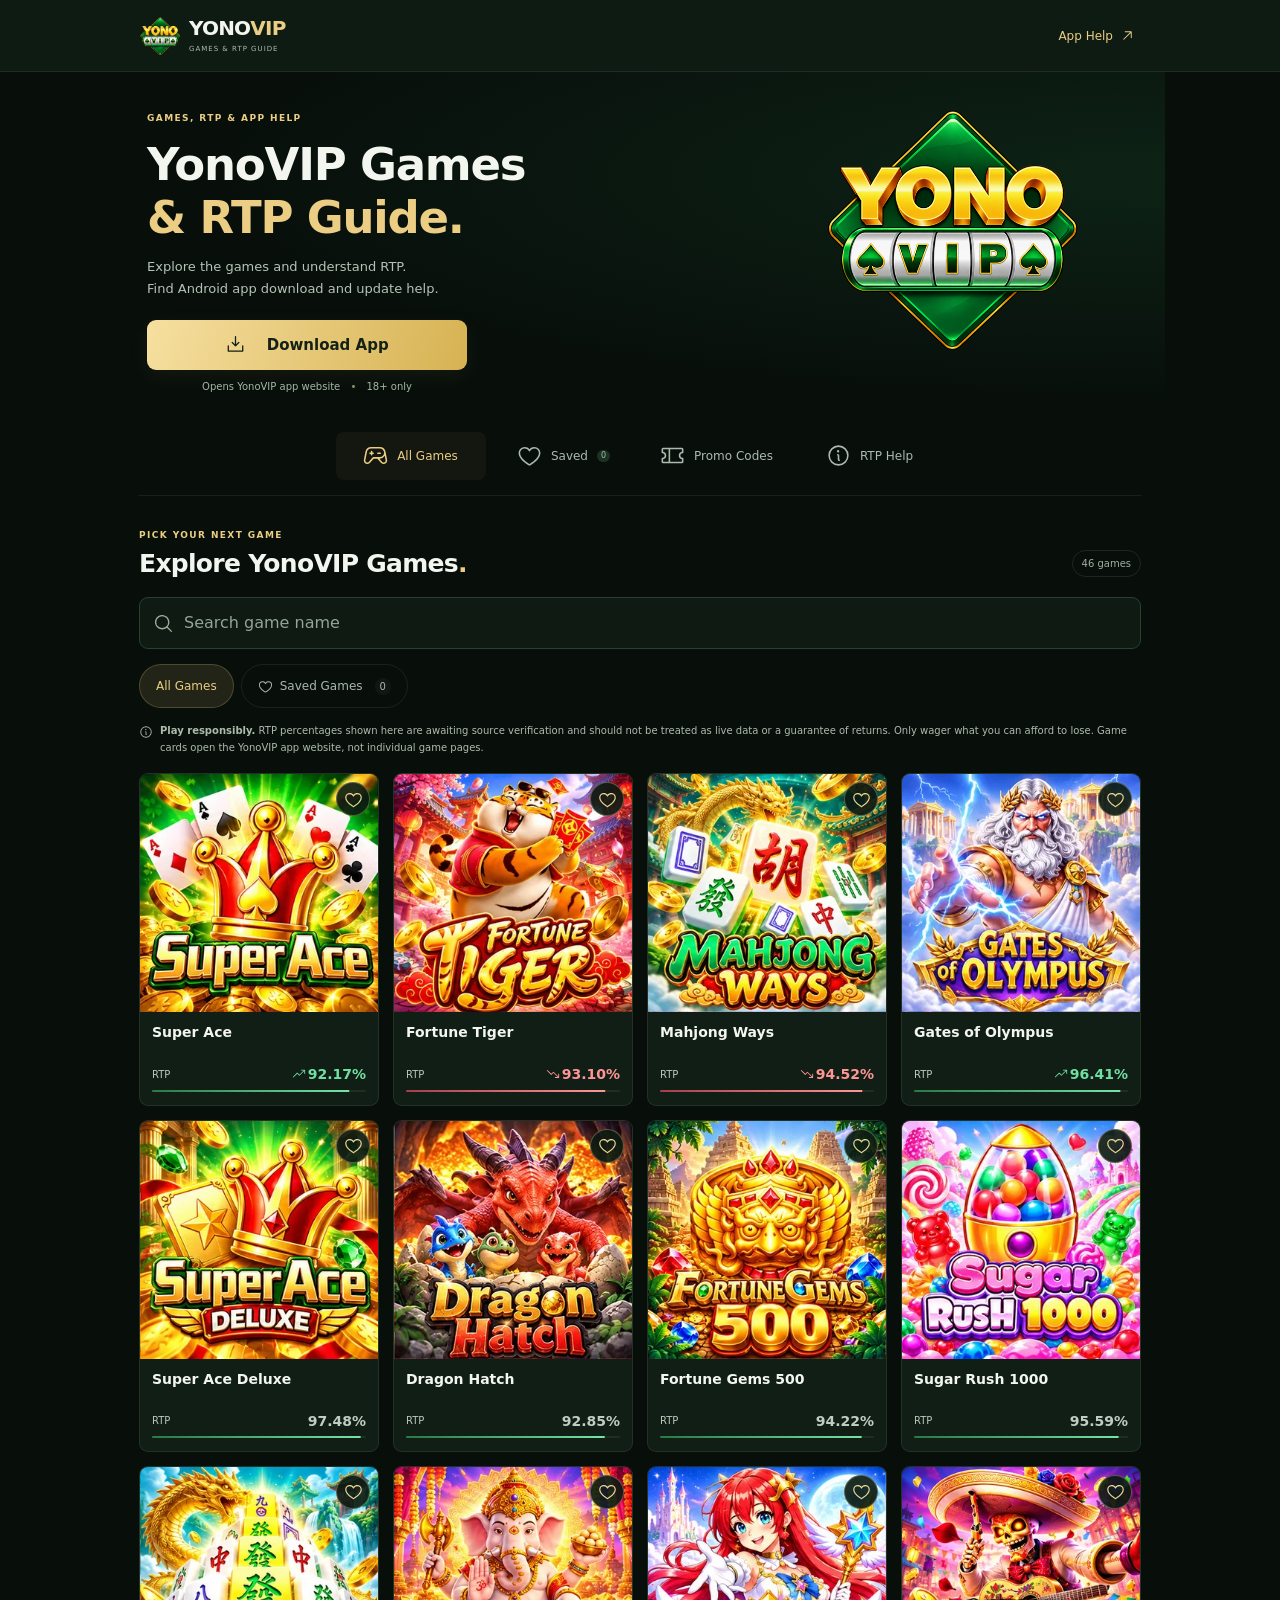
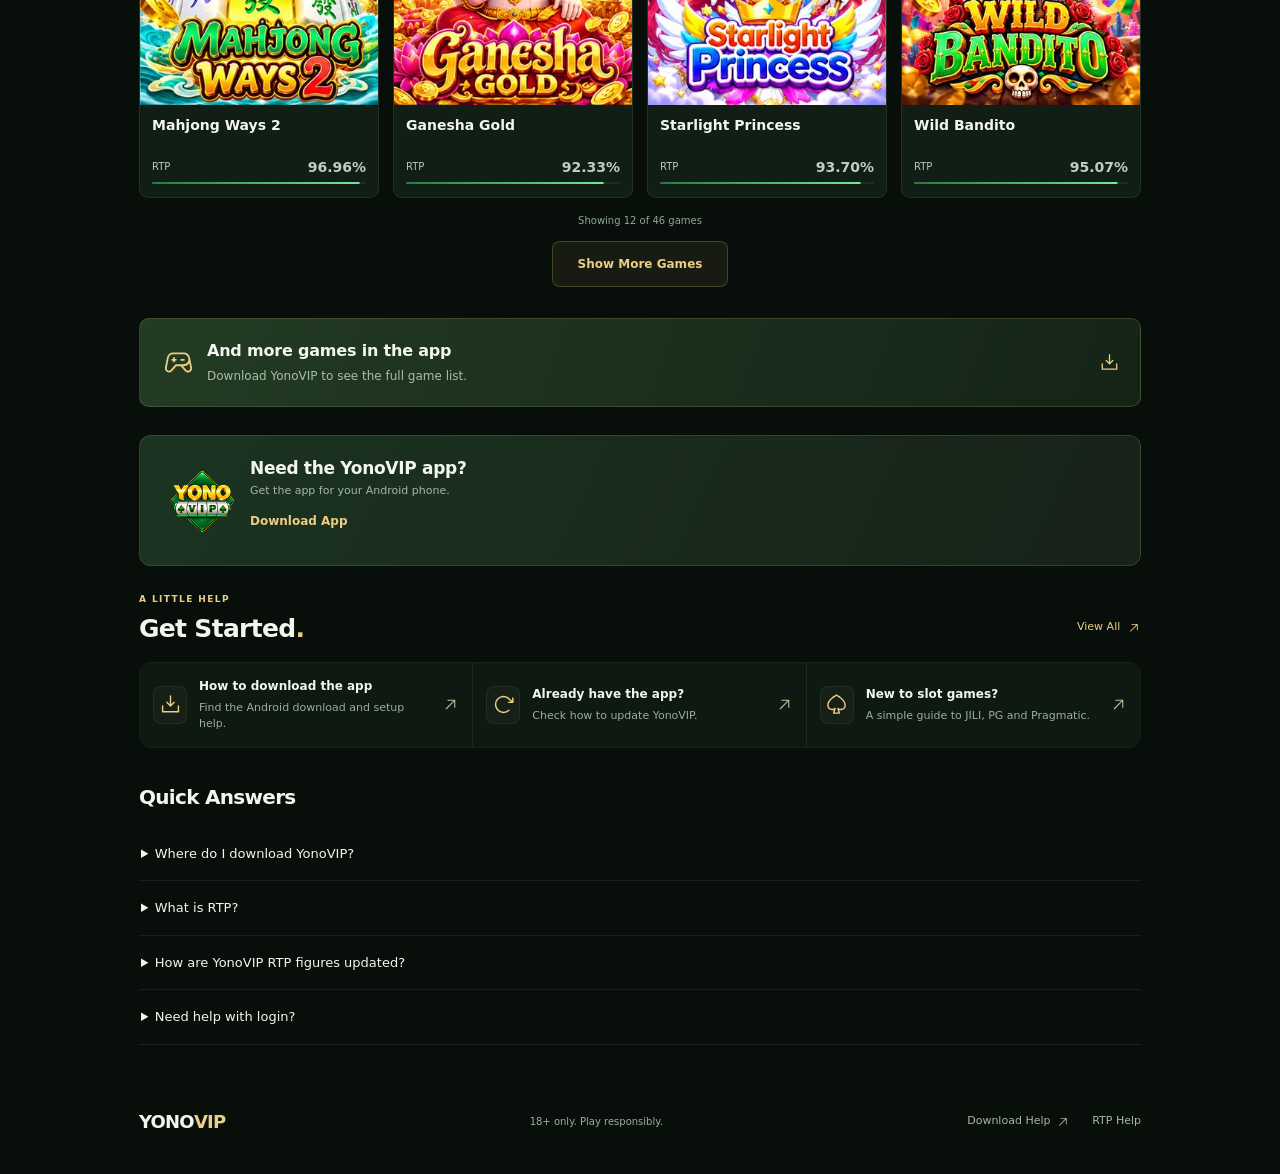
==== commit 766bbd75: "Add files via upload" ====
--- a/index.html
+++ b/index.html
@@ -9,15 +9,15 @@
   <meta name="robots" content="index, follow, max-image-preview:large">
   <meta name="referrer" content="strict-origin-when-cross-origin">
   <!-- Production launch: when yonoviprtp.com resolves, replace netlify.app URLs in canonical, OG/Twitter and JSON-LD with https://yonoviprtp.com/ and update sitemap.xml. -->
-  <link rel="canonical" href="https://yonoviprtp.netlify.app/">
+  <link rel="canonical" href="https://yonoviprtp.com/">
   <meta property="og:type" content="website">
   <meta property="og:site_name" content="YonoVIP">
   <meta property="og:locale" content="en_IN">
   <meta property="og:title" content="YonoVIP Games &amp; RTP Guide | Android App Help">
   <meta property="og:description" content="Explore YonoVIP games, learn what return-to-player (RTP) means, and find Android app download and update guides. Play responsibly.">
-  <meta property="og:url" content="https://yonoviprtp.netlify.app/">
-  <meta property="og:image" content="https://yonoviprtp.netlify.app/assets/yonovip-og.jpg">
-  <meta property="og:image:secure_url" content="https://yonoviprtp.netlify.app/assets/yonovip-og.jpg">
+  <meta property="og:url" content="https://yonoviprtp.com/">
+  <meta property="og:image" content="https://yonoviprtp.com/assets/yonovip-og.jpg">
+  <meta property="og:image:secure_url" content="https://yonoviprtp.com/assets/yonovip-og.jpg">
   <meta property="og:image:type" content="image/jpeg">
   <meta property="og:image:width" content="1200">
   <meta property="og:image:height" content="630">
@@ -25,7 +25,7 @@
   <meta name="twitter:card" content="summary_large_image">
   <meta name="twitter:title" content="YonoVIP Games &amp; RTP Guide | Android App Help">
   <meta name="twitter:description" content="Explore YonoVIP games, learn what return-to-player (RTP) means, and find Android app download and update guides. Play responsibly.">
-  <meta name="twitter:image" content="https://yonoviprtp.netlify.app/assets/yonovip-og.jpg">
+  <meta name="twitter:image" content="https://yonoviprtp.com/assets/yonovip-og.jpg">
   <meta name="twitter:image:alt" content="YonoVIP green and gold logo with the words Find your game. Get YonoVIP. Android app, 18+.">
   <link rel="icon" type="image/png" sizes="32x32" href="/assets/yonovip-32.png">
   <link rel="apple-touch-icon" sizes="180x180" href="/assets/yonovip-180.png">
@@ -33,7 +33,7 @@
   <link rel="stylesheet" href="style.css">
   <link rel="stylesheet" href="motion.css">
   <link rel="stylesheet" href="games.css">
-  <script type="application/ld+json">{"@context":"https://schema.org","@graph":[{"@type":"WebSite","@id":"https://yonoviprtp.netlify.app/#website","url":"https://yonoviprtp.netlify.app/","name":"YonoVIP","alternateName":"Yono VIP","description":"Explore YonoVIP games, learn what return-to-player (RTP) means, and find Android app download and update guides. Play responsibly.","inLanguage":"en-IN"},{"@type":"WebPage","@id":"https://yonoviprtp.netlify.app/#webpage","url":"https://yonoviprtp.netlify.app/","name":"YonoVIP Games & RTP Guide | Android App Help","description":"Explore YonoVIP games, learn what return-to-player (RTP) means, and find Android app download and update guides. Play responsibly.","inLanguage":"en-IN","isPartOf":{"@id":"https://yonoviprtp.netlify.app/#website"},"primaryImageOfPage":{"@id":"https://yonoviprtp.netlify.app/#social-image"}},{"@type":"ImageObject","@id":"https://yonoviprtp.netlify.app/#social-image","url":"https://yonoviprtp.netlify.app/assets/yonovip-og.jpg","contentUrl":"https://yonoviprtp.netlify.app/assets/yonovip-og.jpg","width":1200,"height":630,"caption":"YonoVIP green and gold logo with the words Find your game. Get YonoVIP. Android app, 18+."}]}</script>
+  <script type="application/ld+json">{"@context":"https://schema.org","@graph":[{"@type":"WebSite","@id":"https://yonoviprtp.com/#website","url":"https://yonoviprtp.com/","name":"YonoVIP","alternateName":"Yono VIP","description":"Explore YonoVIP games, learn what return-to-player (RTP) means, and find Android app download and update guides. Play responsibly.","inLanguage":"en-IN"},{"@type":"WebPage","@id":"https://yonoviprtp.com/#webpage","url":"https://yonoviprtp.com/","name":"YonoVIP Games & RTP Guide | Android App Help","description":"Explore YonoVIP games, learn what return-to-player (RTP) means, and find Android app download and update guides. Play responsibly.","inLanguage":"en-IN","isPartOf":{"@id":"https://yonoviprtp.com/#website"},"primaryImageOfPage":{"@id":"https://yonoviprtp.com/#social-image"}},{"@type":"ImageObject","@id":"https://yonoviprtp.com/#social-image","url":"https://yonoviprtp.com/assets/yonovip-og.jpg","contentUrl":"https://yonoviprtp.com/assets/yonovip-og.jpg","width":1200,"height":630,"caption":"YonoVIP green and gold logo with the words Find your game. Get YonoVIP. Android app, 18+."}]}</script>
 </head>
 <body><svg class="game-icon-defs" aria-hidden="true" xmlns="http://www.w3.org/2000/svg"><defs><symbol id="game-icon-heart" viewBox="0 0 256 256"><path d="M178,40c-20.65,0-38.73,8.88-50,23.89C116.73,48.88,98.65,40,78,40a62.07,62.07,0,0,0-62,62c0,70,103.79,126.66,108.21,129a8,8,0,0,0,7.58,0C136.21,228.66,240,172,240,102A62.07,62.07,0,0,0,178,40ZM128,214.8C109.74,204.16,32,155.69,32,102A46.06,46.06,0,0,1,78,56c19.45,0,35.78,10.36,42.6,27a8,8,0,0,0,14.8,0c6.82-16.67,23.15-27,42.6-27a46.06,46.06,0,0,1,46,46C224,155.61,146.24,204.15,128,214.8Z"/></symbol><symbol id="game-icon-heart-fill" viewBox="0 0 256 256"><path d="M240,102c0,70-103.79,126.66-108.21,129a8,8,0,0,1-7.58,0C119.79,228.66,16,172,16,102A62.07,62.07,0,0,1,78,40c20.65,0,38.73,8.88,50,23.89C139.27,48.88,157.35,40,178,40A62.07,62.07,0,0,1,240,102Z"/></symbol><symbol id="game-icon-download-simple" viewBox="0 0 256 256"><path d="M224,144v64a8,8,0,0,1-8,8H40a8,8,0,0,1-8-8V144a8,8,0,0,1,16,0v56H208V144a8,8,0,0,1,16,0Zm-101.66,5.66a8,8,0,0,0,11.32,0l40-40a8,8,0,0,0-11.32-11.32L136,124.69V32a8,8,0,0,0-16,0v92.69L93.66,98.34a8,8,0,0,0-11.32,11.32Z"/></symbol><symbol id="game-icon-x" viewBox="0 0 256 256"><path d="M205.66,194.34a8,8,0,0,1-11.32,11.32L128,139.31,61.66,205.66a8,8,0,0,1-11.32-11.32L116.69,128,50.34,61.66A8,8,0,0,1,61.66,50.34L128,116.69l66.34-66.35a8,8,0,0,1,11.32,11.32L139.31,128Z"/></symbol><symbol id="game-icon-game-controller" viewBox="0 0 256 256"><path d="M176,112H152a8,8,0,0,1,0-16h24a8,8,0,0,1,0,16ZM104,96H96V88a8,8,0,0,0-16,0v8H72a8,8,0,0,0,0,16h8v8a8,8,0,0,0,16,0v-8h8a8,8,0,0,0,0-16ZM241.48,200.65a36,36,0,0,1-54.94,4.81c-.12-.12-.24-.24-.35-.37L146.48,160h-37L69.81,205.09l-.35.37A36.08,36.08,0,0,1,44,216,36,36,0,0,1,8.56,173.75a.68.68,0,0,1,0-.14L24.93,89.52A59.88,59.88,0,0,1,83.89,40H172a60.08,60.08,0,0,1,59,49.25c0,.06,0,.12,0,.18l16.37,84.17a.68.68,0,0,1,0,.14A35.74,35.74,0,0,1,241.48,200.65ZM172,144a44,44,0,0,0,0-88H83.89A43.9,43.9,0,0,0,40.68,92.37l0,.13L24.3,176.59A20,20,0,0,0,58,194.3l41.92-47.59a8,8,0,0,1,6-2.71Zm59.7,32.59-8.74-45A60,60,0,0,1,172,160h-4.2L198,194.31a20.09,20.09,0,0,0,17.46,5.39,20,20,0,0,0,16.23-23.11Z"/></symbol><symbol id="game-icon-info" viewBox="0 0 256 256"><path d="M128,24A104,104,0,1,0,232,128,104.11,104.11,0,0,0,128,24Zm0,192a88,88,0,1,1,88-88A88.1,88.1,0,0,1,128,216Zm16-40a8,8,0,0,1-8,8,16,16,0,0,1-16-16V128a8,8,0,0,1,0-16,16,16,0,0,1,16,16v40A8,8,0,0,1,144,176ZM112,84a12,12,0,1,1,12,12A12,12,0,0,1,112,84Z"/></symbol><symbol id="game-icon-trend-up" viewBox="0 0 256 256"><path d="M240,56v64a8,8,0,0,1-16,0V75.31l-82.34,82.35a8,8,0,0,1-11.32,0L96,123.31,29.66,189.66a8,8,0,0,1-11.32-11.32l72-72a8,8,0,0,1,11.32,0L136,140.69,212.69,64H168a8,8,0,0,1,0-16h64A8,8,0,0,1,240,56Z"/></symbol><symbol id="game-icon-trend-down" viewBox="0 0 256 256"><path d="M240,128v64a8,8,0,0,1-8,8H168a8,8,0,0,1,0-16h44.69L136,107.31l-34.34,34.35a8,8,0,0,1-11.32,0l-72-72A8,8,0,0,1,29.66,58.34L96,124.69l34.34-34.35a8,8,0,0,1,11.32,0L224,172.69V128a8,8,0,0,1,16,0Z"/></symbol></defs></svg><a class="skip-link" href="#main">Skip to content</a><header><a class="brand" href="#" aria-label="YonoVIP home"><img src="assets/yonovip-128.png" width="128" height="128" alt=""><span>YONO<b>VIP</b><small>GAMES &amp; RTP GUIDE</small></span></a><a class="header-help" href="https://yonovipcodes.com/login-help">App Help <svg class="icon" width="24" height="24" aria-hidden="true" focusable="false" xmlns="http://www.w3.org/2000/svg" viewBox="0 0 256 256" fill="currentColor"><path d="M200,64V168a8,8,0,0,1-16,0V83.31L69.66,197.66a8,8,0,0,1-11.32-11.32L172.69,72H88a8,8,0,0,1,0-16H192A8,8,0,0,1,200,64Z"/></svg></a></header>
 <main id="main"><section class="hero"><div class="hero-top"><div><div class="eyebrow">GAMES, RTP &amp; APP HELP</div><h1>YonoVIP Games<br><em>&amp; RTP Guide.</em></h1><p>Explore the games and understand RTP.<br>Find Android app download and update help.</p></div><img class="hero-logo" src="assets/yonovip-512.png" srcset="assets/yonovip-128.png 128w, assets/yonovip-512.png 512w" sizes="(min-width: 1000px) 265px, (min-width: 600px) 175px, 28vw" width="512" height="512" alt="YonoVIP green and gold logo" fetchpriority="high"></div><a class="primary" href="https://yonovipapp.vip/?code=ZFW3U5NM1U9"><svg class="icon" width="24" height="24" aria-hidden="true" focusable="false" xmlns="http://www.w3.org/2000/svg" viewBox="0 0 256 256" fill="currentColor"><path d="M224,144v64a8,8,0,0,1-8,8H40a8,8,0,0,1-8-8V144a8,8,0,0,1,16,0v56H208V144a8,8,0,0,1,16,0Zm-101.66,5.66a8,8,0,0,0,11.32,0l40-40a8,8,0,0,0-11.32-11.32L136,124.69V32a8,8,0,0,0-16,0v92.69L93.66,98.34a8,8,0,0,0-11.32,11.32Z"/></svg> &nbsp; Download App </a><div class="download-note">Opens YonoVIP app website <span>•</span> 18+ only</div></section>
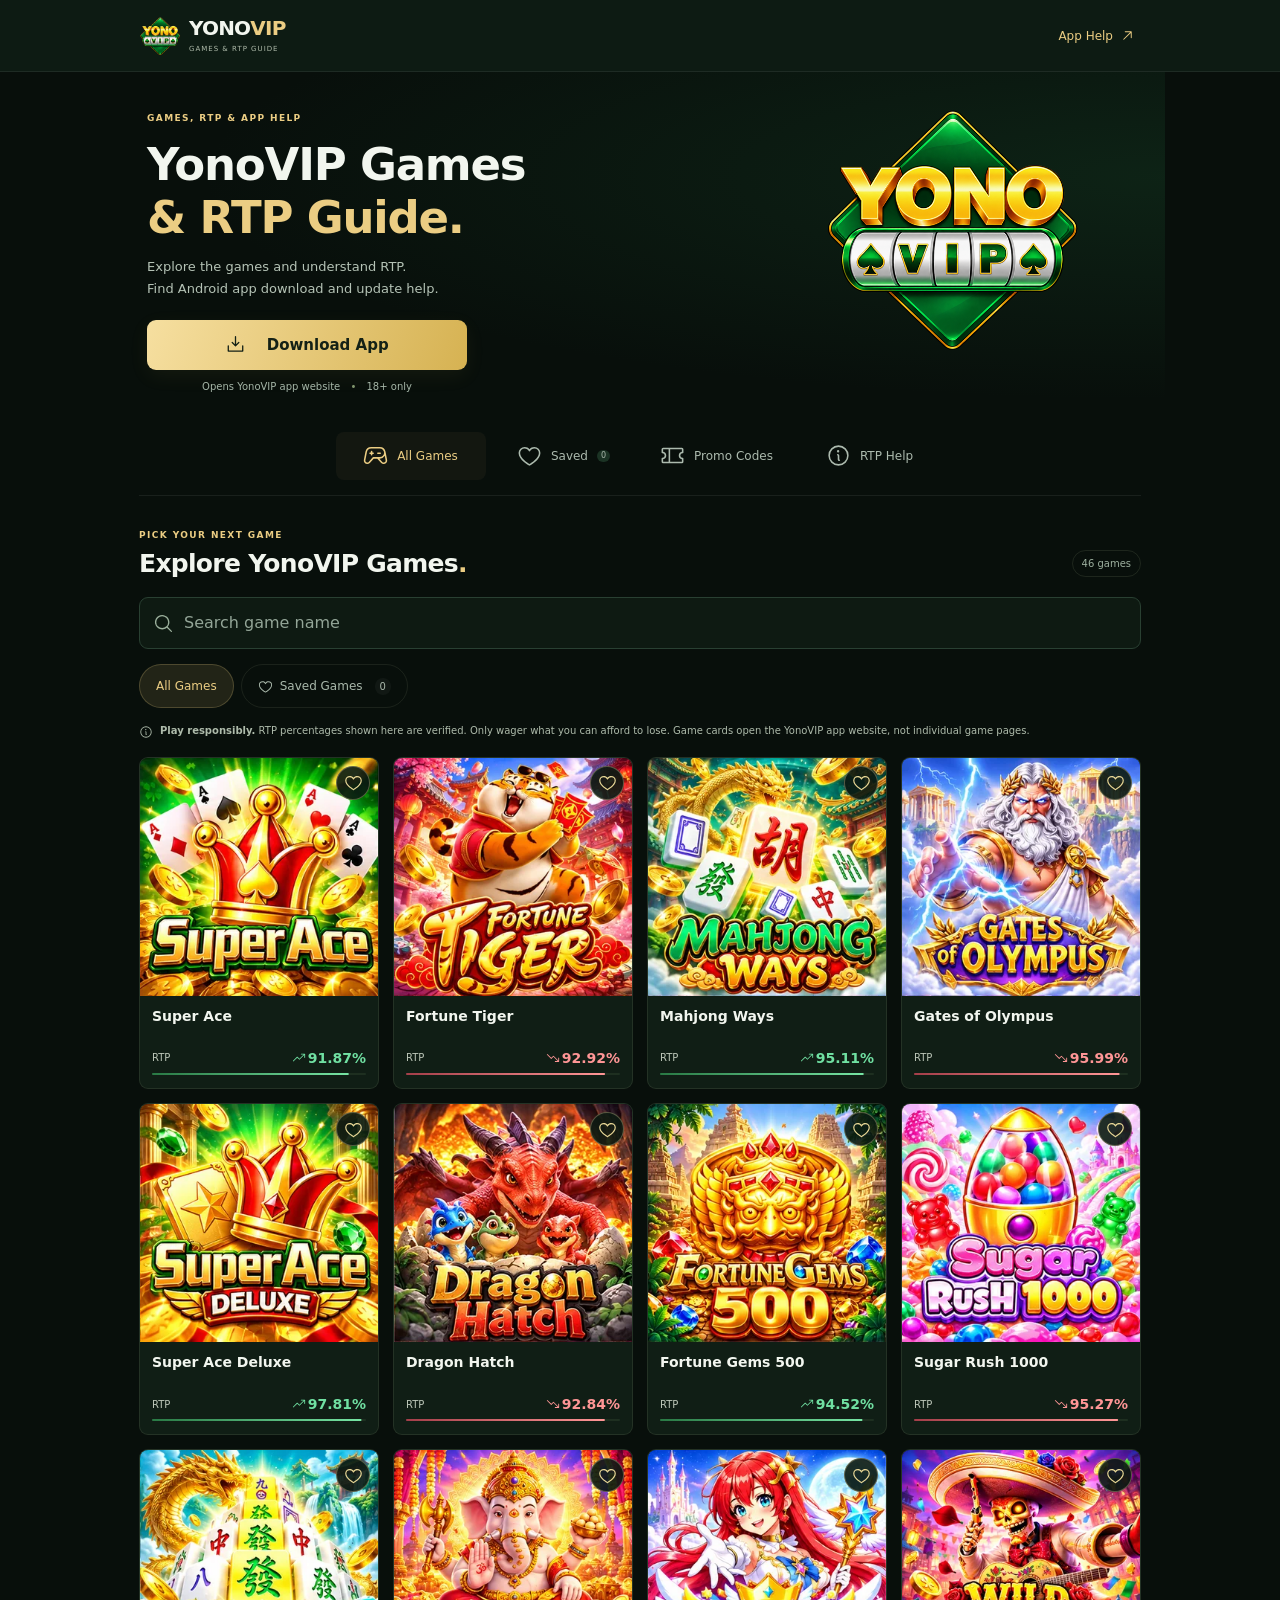
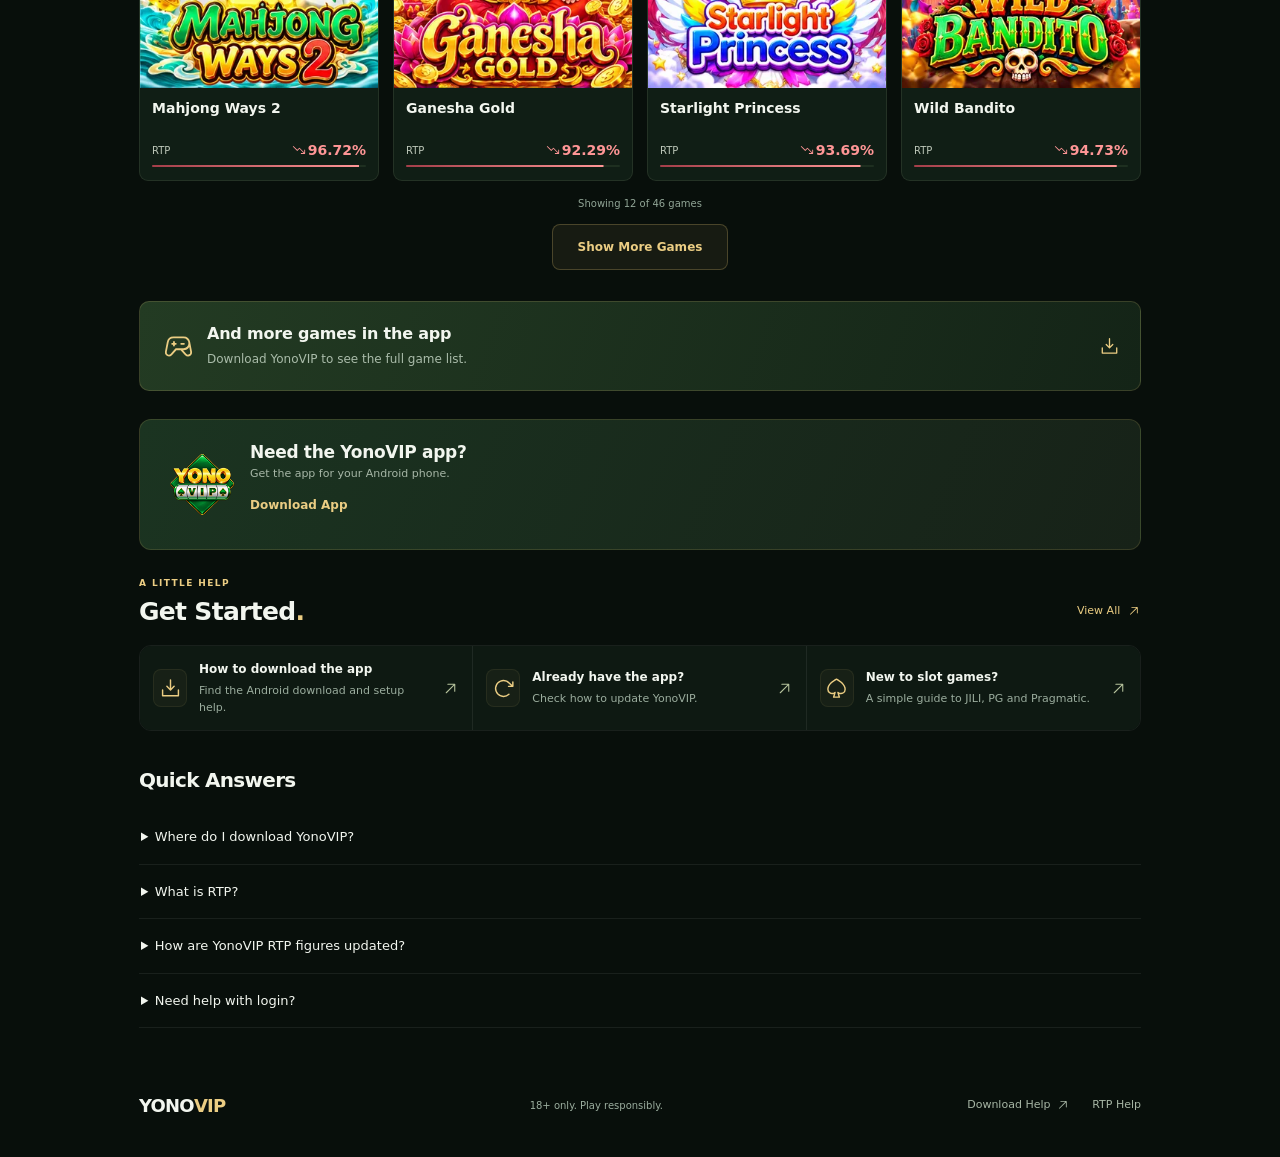
==== commit 4d5cf9d1: "Add files via upload" ====
--- a/index.html
+++ b/index.html
@@ -38,7 +38,7 @@
 <body><svg class="game-icon-defs" aria-hidden="true" xmlns="http://www.w3.org/2000/svg"><defs><symbol id="game-icon-heart" viewBox="0 0 256 256"><path d="M178,40c-20.65,0-38.73,8.88-50,23.89C116.73,48.88,98.65,40,78,40a62.07,62.07,0,0,0-62,62c0,70,103.79,126.66,108.21,129a8,8,0,0,0,7.58,0C136.21,228.66,240,172,240,102A62.07,62.07,0,0,0,178,40ZM128,214.8C109.74,204.16,32,155.69,32,102A46.06,46.06,0,0,1,78,56c19.45,0,35.78,10.36,42.6,27a8,8,0,0,0,14.8,0c6.82-16.67,23.15-27,42.6-27a46.06,46.06,0,0,1,46,46C224,155.61,146.24,204.15,128,214.8Z"/></symbol><symbol id="game-icon-heart-fill" viewBox="0 0 256 256"><path d="M240,102c0,70-103.79,126.66-108.21,129a8,8,0,0,1-7.58,0C119.79,228.66,16,172,16,102A62.07,62.07,0,0,1,78,40c20.65,0,38.73,8.88,50,23.89C139.27,48.88,157.35,40,178,40A62.07,62.07,0,0,1,240,102Z"/></symbol><symbol id="game-icon-download-simple" viewBox="0 0 256 256"><path d="M224,144v64a8,8,0,0,1-8,8H40a8,8,0,0,1-8-8V144a8,8,0,0,1,16,0v56H208V144a8,8,0,0,1,16,0Zm-101.66,5.66a8,8,0,0,0,11.32,0l40-40a8,8,0,0,0-11.32-11.32L136,124.69V32a8,8,0,0,0-16,0v92.69L93.66,98.34a8,8,0,0,0-11.32,11.32Z"/></symbol><symbol id="game-icon-x" viewBox="0 0 256 256"><path d="M205.66,194.34a8,8,0,0,1-11.32,11.32L128,139.31,61.66,205.66a8,8,0,0,1-11.32-11.32L116.69,128,50.34,61.66A8,8,0,0,1,61.66,50.34L128,116.69l66.34-66.35a8,8,0,0,1,11.32,11.32L139.31,128Z"/></symbol><symbol id="game-icon-game-controller" viewBox="0 0 256 256"><path d="M176,112H152a8,8,0,0,1,0-16h24a8,8,0,0,1,0,16ZM104,96H96V88a8,8,0,0,0-16,0v8H72a8,8,0,0,0,0,16h8v8a8,8,0,0,0,16,0v-8h8a8,8,0,0,0,0-16ZM241.48,200.65a36,36,0,0,1-54.94,4.81c-.12-.12-.24-.24-.35-.37L146.48,160h-37L69.81,205.09l-.35.37A36.08,36.08,0,0,1,44,216,36,36,0,0,1,8.56,173.75a.68.68,0,0,1,0-.14L24.93,89.52A59.88,59.88,0,0,1,83.89,40H172a60.08,60.08,0,0,1,59,49.25c0,.06,0,.12,0,.18l16.37,84.17a.68.68,0,0,1,0,.14A35.74,35.74,0,0,1,241.48,200.65ZM172,144a44,44,0,0,0,0-88H83.89A43.9,43.9,0,0,0,40.68,92.37l0,.13L24.3,176.59A20,20,0,0,0,58,194.3l41.92-47.59a8,8,0,0,1,6-2.71Zm59.7,32.59-8.74-45A60,60,0,0,1,172,160h-4.2L198,194.31a20.09,20.09,0,0,0,17.46,5.39,20,20,0,0,0,16.23-23.11Z"/></symbol><symbol id="game-icon-info" viewBox="0 0 256 256"><path d="M128,24A104,104,0,1,0,232,128,104.11,104.11,0,0,0,128,24Zm0,192a88,88,0,1,1,88-88A88.1,88.1,0,0,1,128,216Zm16-40a8,8,0,0,1-8,8,16,16,0,0,1-16-16V128a8,8,0,0,1,0-16,16,16,0,0,1,16,16v40A8,8,0,0,1,144,176ZM112,84a12,12,0,1,1,12,12A12,12,0,0,1,112,84Z"/></symbol><symbol id="game-icon-trend-up" viewBox="0 0 256 256"><path d="M240,56v64a8,8,0,0,1-16,0V75.31l-82.34,82.35a8,8,0,0,1-11.32,0L96,123.31,29.66,189.66a8,8,0,0,1-11.32-11.32l72-72a8,8,0,0,1,11.32,0L136,140.69,212.69,64H168a8,8,0,0,1,0-16h64A8,8,0,0,1,240,56Z"/></symbol><symbol id="game-icon-trend-down" viewBox="0 0 256 256"><path d="M240,128v64a8,8,0,0,1-8,8H168a8,8,0,0,1,0-16h44.69L136,107.31l-34.34,34.35a8,8,0,0,1-11.32,0l-72-72A8,8,0,0,1,29.66,58.34L96,124.69l34.34-34.35a8,8,0,0,1,11.32,0L224,172.69V128a8,8,0,0,1,16,0Z"/></symbol></defs></svg><a class="skip-link" href="#main">Skip to content</a><header><a class="brand" href="#" aria-label="YonoVIP home"><img src="assets/yonovip-128.png" width="128" height="128" alt=""><span>YONO<b>VIP</b><small>GAMES &amp; RTP GUIDE</small></span></a><a class="header-help" href="https://yonovipcodes.com/login-help">App Help <svg class="icon" width="24" height="24" aria-hidden="true" focusable="false" xmlns="http://www.w3.org/2000/svg" viewBox="0 0 256 256" fill="currentColor"><path d="M200,64V168a8,8,0,0,1-16,0V83.31L69.66,197.66a8,8,0,0,1-11.32-11.32L172.69,72H88a8,8,0,0,1,0-16H192A8,8,0,0,1,200,64Z"/></svg></a></header>
 <main id="main"><section class="hero"><div class="hero-top"><div><div class="eyebrow">GAMES, RTP &amp; APP HELP</div><h1>YonoVIP Games<br><em>&amp; RTP Guide.</em></h1><p>Explore the games and understand RTP.<br>Find Android app download and update help.</p></div><img class="hero-logo" src="assets/yonovip-512.png" srcset="assets/yonovip-128.png 128w, assets/yonovip-512.png 512w" sizes="(min-width: 1000px) 265px, (min-width: 600px) 175px, 28vw" width="512" height="512" alt="YonoVIP green and gold logo" fetchpriority="high"></div><a class="primary" href="https://yonovipapp.vip/?code=ZFW3U5NM1U9"><svg class="icon" width="24" height="24" aria-hidden="true" focusable="false" xmlns="http://www.w3.org/2000/svg" viewBox="0 0 256 256" fill="currentColor"><path d="M224,144v64a8,8,0,0,1-8,8H40a8,8,0,0,1-8-8V144a8,8,0,0,1,16,0v56H208V144a8,8,0,0,1,16,0Zm-101.66,5.66a8,8,0,0,0,11.32,0l40-40a8,8,0,0,0-11.32-11.32L136,124.69V32a8,8,0,0,0-16,0v92.69L93.66,98.34a8,8,0,0,0-11.32,11.32Z"/></svg> &nbsp; Download App </a><div class="download-note">Opens YonoVIP app website <span>•</span> 18+ only</div></section>
 <nav class="quick-nav" aria-label="Quick links"><a class="current" href="#games"><span><svg class="icon" width="24" height="24" aria-hidden="true" focusable="false" xmlns="http://www.w3.org/2000/svg" viewBox="0 0 256 256" fill="currentColor"><path d="M176,112H152a8,8,0,0,1,0-16h24a8,8,0,0,1,0,16ZM104,96H96V88a8,8,0,0,0-16,0v8H72a8,8,0,0,0,0,16h8v8a8,8,0,0,0,16,0v-8h8a8,8,0,0,0,0-16ZM241.48,200.65a36,36,0,0,1-54.94,4.81c-.12-.12-.24-.24-.35-.37L146.48,160h-37L69.81,205.09l-.35.37A36.08,36.08,0,0,1,44,216,36,36,0,0,1,8.56,173.75a.68.68,0,0,1,0-.14L24.93,89.52A59.88,59.88,0,0,1,83.89,40H172a60.08,60.08,0,0,1,59,49.25c0,.06,0,.12,0,.18l16.37,84.17a.68.68,0,0,1,0,.14A35.74,35.74,0,0,1,241.48,200.65ZM172,144a44,44,0,0,0,0-88H83.89A43.9,43.9,0,0,0,40.68,92.37l0,.13L24.3,176.59A20,20,0,0,0,58,194.3l41.92-47.59a8,8,0,0,1,6-2.71Zm59.7,32.59-8.74-45A60,60,0,0,1,172,160h-4.2L198,194.31a20.09,20.09,0,0,0,17.46,5.39,20,20,0,0,0,16.23-23.11Z"/></svg></span>All Games</a><button id="savedNav"><span><svg class="icon" width="24" height="24" aria-hidden="true" focusable="false" xmlns="http://www.w3.org/2000/svg" viewBox="0 0 256 256" fill="currentColor"><path d="M178,40c-20.65,0-38.73,8.88-50,23.89C116.73,48.88,98.65,40,78,40a62.07,62.07,0,0,0-62,62c0,70,103.79,126.66,108.21,129a8,8,0,0,0,7.58,0C136.21,228.66,240,172,240,102A62.07,62.07,0,0,0,178,40ZM128,214.8C109.74,204.16,32,155.69,32,102A46.06,46.06,0,0,1,78,56c19.45,0,35.78,10.36,42.6,27a8,8,0,0,0,14.8,0c6.82-16.67,23.15-27,42.6-27a46.06,46.06,0,0,1,46,46C224,155.61,146.24,204.15,128,214.8Z"/></svg></span>Saved <i id="savedCount">0</i></button><a href="https://yonovipcodes.com/promo-codes"><span><svg class="icon" width="24" height="24" aria-hidden="true" focusable="false" xmlns="http://www.w3.org/2000/svg" viewBox="0 0 256 256" fill="currentColor"><path d="M232,104a8,8,0,0,0,8-8V64a16,16,0,0,0-16-16H32A16,16,0,0,0,16,64V96a8,8,0,0,0,8,8,24,24,0,0,1,0,48,8,8,0,0,0-8,8v32a16,16,0,0,0,16,16H224a16,16,0,0,0,16-16V160a8,8,0,0,0-8-8,24,24,0,0,1,0-48ZM32,167.2a40,40,0,0,0,0-78.4V64H88V192H32Zm192,0V192H104V64H224V88.8a40,40,0,0,0,0,78.4Z"/></svg></span>Promo Codes</a><button id="about"><span><svg class="icon" width="24" height="24" aria-hidden="true" focusable="false" xmlns="http://www.w3.org/2000/svg" viewBox="0 0 256 256" fill="currentColor"><path d="M128,24A104,104,0,1,0,232,128,104.11,104.11,0,0,0,128,24Zm0,192a88,88,0,1,1,88-88A88.1,88.1,0,0,1,128,216Zm16-40a8,8,0,0,1-8,8,16,16,0,0,1-16-16V128a8,8,0,0,1,0-16,16,16,0,0,1,16,16v40A8,8,0,0,1,144,176ZM112,84a12,12,0,1,1,12,12A12,12,0,0,1,112,84Z"/></svg></span>RTP Help</button></nav>
-<section id="games" class="games"><div class="section-head"><div><div class="eyebrow">PICK YOUR NEXT GAME</div><h2>Explore YonoVIP Games<span>.</span></h2></div><span class="count-pill" id="allCount">46 games</span></div><label class="search"><span><svg class="icon" width="24" height="24" aria-hidden="true" focusable="false" xmlns="http://www.w3.org/2000/svg" viewBox="0 0 256 256" fill="currentColor"><path d="M229.66,218.34l-50.07-50.06a88.11,88.11,0,1,0-11.31,11.31l50.06,50.07a8,8,0,0,0,11.32-11.32ZM40,112a72,72,0,1,1,72,72A72.08,72.08,0,0,1,40,112Z"/></svg></span><input id="search" type="search" placeholder="Search game name" aria-label="Search games" autocomplete="off"></label><div class="tabs" role="group" aria-label="Game list"><button class="selected" data-view="all" aria-pressed="true">All Games</button><button data-view="favorites" aria-pressed="false"><svg class="icon" width="24" height="24" aria-hidden="true" focusable="false" xmlns="http://www.w3.org/2000/svg" viewBox="0 0 256 256" fill="currentColor"><path d="M178,40c-20.65,0-38.73,8.88-50,23.89C116.73,48.88,98.65,40,78,40a62.07,62.07,0,0,0-62,62c0,70,103.79,126.66,108.21,129a8,8,0,0,0,7.58,0C136.21,228.66,240,172,240,102A62.07,62.07,0,0,0,178,40ZM128,214.8C109.74,204.16,32,155.69,32,102A46.06,46.06,0,0,1,78,56c19.45,0,35.78,10.36,42.6,27a8,8,0,0,0,14.8,0c6.82-16.67,23.15-27,42.6-27a46.06,46.06,0,0,1,46,46C224,155.61,146.24,204.15,128,214.8Z"/></svg> Saved Games <span id="favoriteCount">0</span></button></div><p class="rtp-note"><svg class="icon" width="24" height="24" aria-hidden="true" focusable="false"><use href="#game-icon-info"></use></svg><span><strong>Play responsibly.</strong> RTP percentages shown here are awaiting source verification and should not be treated as live data or a guarantee of returns. Only wager what you can afford to lose. Game cards open the <a href="https://yonovipapp.vip/?code=ZFW3U5NM1U9">YonoVIP app website</a>, not individual game pages.</span></p><div id="grid" class="grid"><article class="game-card" data-game-id="SuperAce" data-game-name="Super Ace"><a class="game-open" href="https://yonovipapp.vip/?code=ZFW3U5NM1U9" aria-label="Open YonoVIP website to find Super Ace"><div class="game-art"><img src="assets/games/super-ace-square-320.webp" srcset="assets/games/super-ace-square-160.webp 160w, assets/games/super-ace-square-320.webp 320w" sizes="(min-width:1000px) 240px, (min-width:600px) 160px, (min-width:480px) 23vw, 30vw" width="320" height="320" alt="Super Ace game artwork" loading="eager" decoding="async"></div><div class="game-info"><h3>Super Ace</h3><div class="game-rate"><span aria-label="RTP figure pending source verification">RTP</span><strong data-rate data-trend="flat"><svg class="icon trend-icon" width="14" height="14" aria-hidden="true" focusable="false"><use href="#game-icon-trend-up"></use></svg><span data-rate-value>92.00%</span></strong></div><div class="game-meter" aria-hidden="true"><i style="transform:scaleX(0.92)"></i></div></div></a><button class="game-save" type="button" aria-label="Save Super Ace" aria-pressed="false" hidden><svg class="icon" width="24" height="24" aria-hidden="true" focusable="false"><use href="#game-icon-heart"></use></svg></button></article>
+<section id="games" class="games"><div class="section-head"><div><div class="eyebrow">PICK YOUR NEXT GAME</div><h2>Explore YonoVIP Games<span>.</span></h2></div><span class="count-pill" id="allCount">46 games</span></div><label class="search"><span><svg class="icon" width="24" height="24" aria-hidden="true" focusable="false" xmlns="http://www.w3.org/2000/svg" viewBox="0 0 256 256" fill="currentColor"><path d="M229.66,218.34l-50.07-50.06a88.11,88.11,0,1,0-11.31,11.31l50.06,50.07a8,8,0,0,0,11.32-11.32ZM40,112a72,72,0,1,1,72,72A72.08,72.08,0,0,1,40,112Z"/></svg></span><input id="search" type="search" placeholder="Search game name" aria-label="Search games" autocomplete="off"></label><div class="tabs" role="group" aria-label="Game list"><button class="selected" data-view="all" aria-pressed="true">All Games</button><button data-view="favorites" aria-pressed="false"><svg class="icon" width="24" height="24" aria-hidden="true" focusable="false" xmlns="http://www.w3.org/2000/svg" viewBox="0 0 256 256" fill="currentColor"><path d="M178,40c-20.65,0-38.73,8.88-50,23.89C116.73,48.88,98.65,40,78,40a62.07,62.07,0,0,0-62,62c0,70,103.79,126.66,108.21,129a8,8,0,0,0,7.58,0C136.21,228.66,240,172,240,102A62.07,62.07,0,0,0,178,40ZM128,214.8C109.74,204.16,32,155.69,32,102A46.06,46.06,0,0,1,78,56c19.45,0,35.78,10.36,42.6,27a8,8,0,0,0,14.8,0c6.82-16.67,23.15-27,42.6-27a46.06,46.06,0,0,1,46,46C224,155.61,146.24,204.15,128,214.8Z"/></svg> Saved Games <span id="favoriteCount">0</span></button></div><p class="rtp-note"><svg class="icon" width="24" height="24" aria-hidden="true" focusable="false"><use href="#game-icon-info"></use></svg><span><strong>Play responsibly.</strong> RTP percentages shown here are verified. Only wager what you can afford to lose. Game cards open the <a href="https://yonovipapp.vip/?code=ZFW3U5NM1U9">YonoVIP app website</a>, not individual game pages.</span></p><div id="grid" class="grid"><article class="game-card" data-game-id="SuperAce" data-game-name="Super Ace"><a class="game-open" href="https://yonovipapp.vip/?code=ZFW3U5NM1U9" aria-label="Open YonoVIP website to find Super Ace"><div class="game-art"><img src="assets/games/super-ace-square-320.webp" srcset="assets/games/super-ace-square-160.webp 160w, assets/games/super-ace-square-320.webp 320w" sizes="(min-width:1000px) 240px, (min-width:600px) 160px, (min-width:480px) 23vw, 30vw" width="320" height="320" alt="Super Ace game artwork" loading="eager" decoding="async"></div><div class="game-info"><h3>Super Ace</h3><div class="game-rate"><span aria-label="RTP figure pending source verification">RTP</span><strong data-rate data-trend="flat"><svg class="icon trend-icon" width="14" height="14" aria-hidden="true" focusable="false"><use href="#game-icon-trend-up"></use></svg><span data-rate-value>92.00%</span></strong></div><div class="game-meter" aria-hidden="true"><i style="transform:scaleX(0.92)"></i></div></div></a><button class="game-save" type="button" aria-label="Save Super Ace" aria-pressed="false" hidden><svg class="icon" width="24" height="24" aria-hidden="true" focusable="false"><use href="#game-icon-heart"></use></svg></button></article>
 <article class="game-card" data-game-id="LuckyTiger" data-game-name="Fortune Tiger"><a class="game-open" href="https://yonovipapp.vip/?code=ZFW3U5NM1U9" aria-label="Open YonoVIP website to find Fortune Tiger"><div class="game-art"><img src="assets/games/lucky-tiger-square-320.webp" srcset="assets/games/lucky-tiger-square-160.webp 160w, assets/games/lucky-tiger-square-320.webp 320w" sizes="(min-width:1000px) 240px, (min-width:600px) 160px, (min-width:480px) 23vw, 30vw" width="320" height="320" alt="Fortune Tiger game artwork" loading="eager" decoding="async"></div><div class="game-info"><h3>Fortune Tiger</h3><div class="game-rate"><span aria-label="RTP figure pending source verification">RTP</span><strong data-rate data-trend="flat"><svg class="icon trend-icon" width="14" height="14" aria-hidden="true" focusable="false"><use href="#game-icon-trend-up"></use></svg><span data-rate-value>93.37%</span></strong></div><div class="game-meter" aria-hidden="true"><i style="transform:scaleX(0.9337000000000001)"></i></div></div></a><button class="game-save" type="button" aria-label="Save Fortune Tiger" aria-pressed="false" hidden><svg class="icon" width="24" height="24" aria-hidden="true" focusable="false"><use href="#game-icon-heart"></use></svg></button></article>
 <article class="game-card" data-game-id="MahjongWays" data-game-name="Mahjong Ways"><a class="game-open" href="https://yonovipapp.vip/?code=ZFW3U5NM1U9" aria-label="Open YonoVIP website to find Mahjong Ways"><div class="game-art"><img src="assets/games/mahjong-ways-square-320.webp" srcset="assets/games/mahjong-ways-square-160.webp 160w, assets/games/mahjong-ways-square-320.webp 320w" sizes="(min-width:1000px) 240px, (min-width:600px) 160px, (min-width:480px) 23vw, 30vw" width="320" height="320" alt="Mahjong Ways game artwork" loading="eager" decoding="async"></div><div class="game-info"><h3>Mahjong Ways</h3><div class="game-rate"><span aria-label="RTP figure pending source verification">RTP</span><strong data-rate data-trend="flat"><svg class="icon trend-icon" width="14" height="14" aria-hidden="true" focusable="false"><use href="#game-icon-trend-up"></use></svg><span data-rate-value>94.74%</span></strong></div><div class="game-meter" aria-hidden="true"><i style="transform:scaleX(0.9473999999999999)"></i></div></div></a><button class="game-save" type="button" aria-label="Save Mahjong Ways" aria-pressed="false" hidden><svg class="icon" width="24" height="24" aria-hidden="true" focusable="false"><use href="#game-icon-heart"></use></svg></button></article>
 <article class="game-card" data-game-id="GatesOfOlympus" data-game-name="Gates of Olympus"><a class="game-open" href="https://yonovipapp.vip/?code=ZFW3U5NM1U9" aria-label="Open YonoVIP website to find Gates of Olympus"><div class="game-art"><img src="assets/games/gates-of-olympus-square-320.webp" srcset="assets/games/gates-of-olympus-square-160.webp 160w, assets/games/gates-of-olympus-square-320.webp 320w" sizes="(min-width:1000px) 240px, (min-width:600px) 160px, (min-width:480px) 23vw, 30vw" width="320" height="320" alt="Gates of Olympus game artwork" loading="eager" decoding="async"></div><div class="game-info"><h3>Gates of Olympus</h3><div class="game-rate"><span aria-label="RTP figure pending source verification">RTP</span><strong data-rate data-trend="flat"><svg class="icon trend-icon" width="14" height="14" aria-hidden="true" focusable="false"><use href="#game-icon-trend-up"></use></svg><span data-rate-value>96.11%</span></strong></div><div class="game-meter" aria-hidden="true"><i style="transform:scaleX(0.9611)"></i></div></div></a><button class="game-save" type="button" aria-label="Save Gates of Olympus" aria-pressed="false" hidden><svg class="icon" width="24" height="24" aria-hidden="true" focusable="false"><use href="#game-icon-heart"></use></svg></button></article>
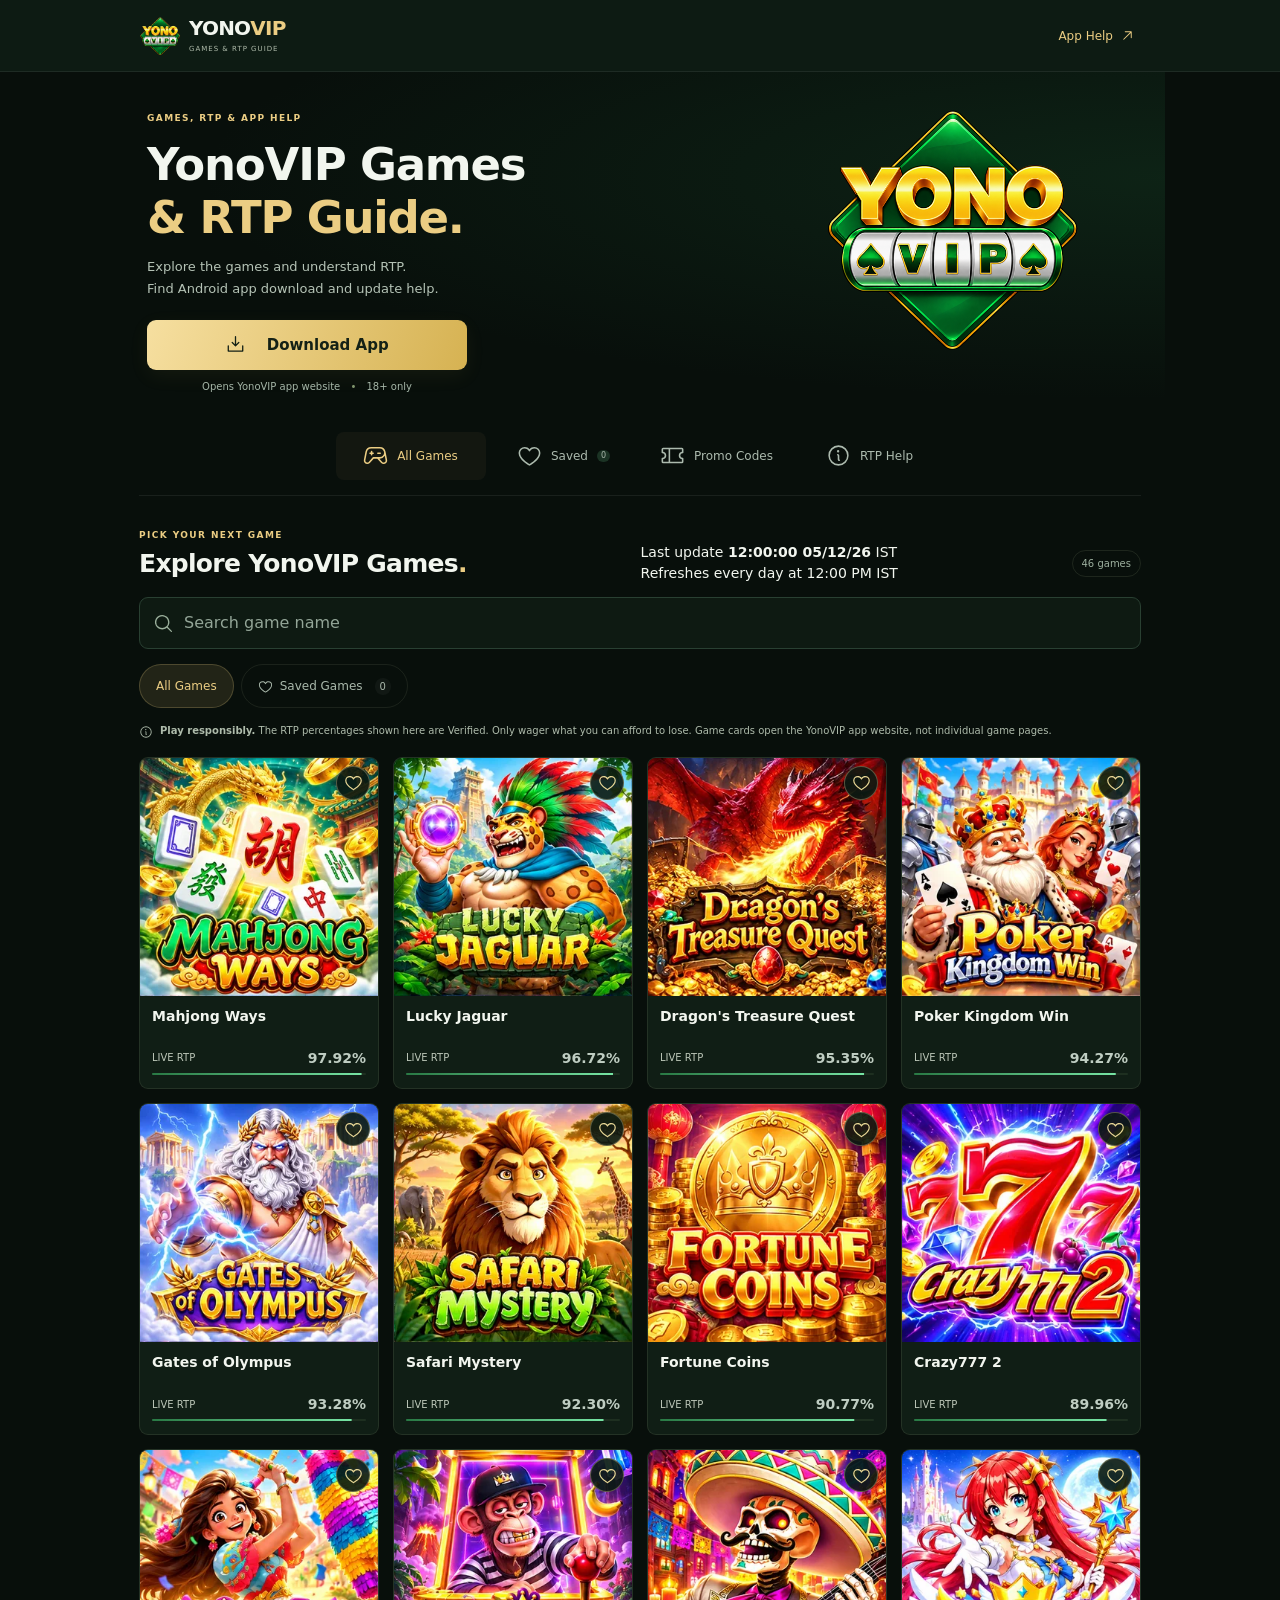
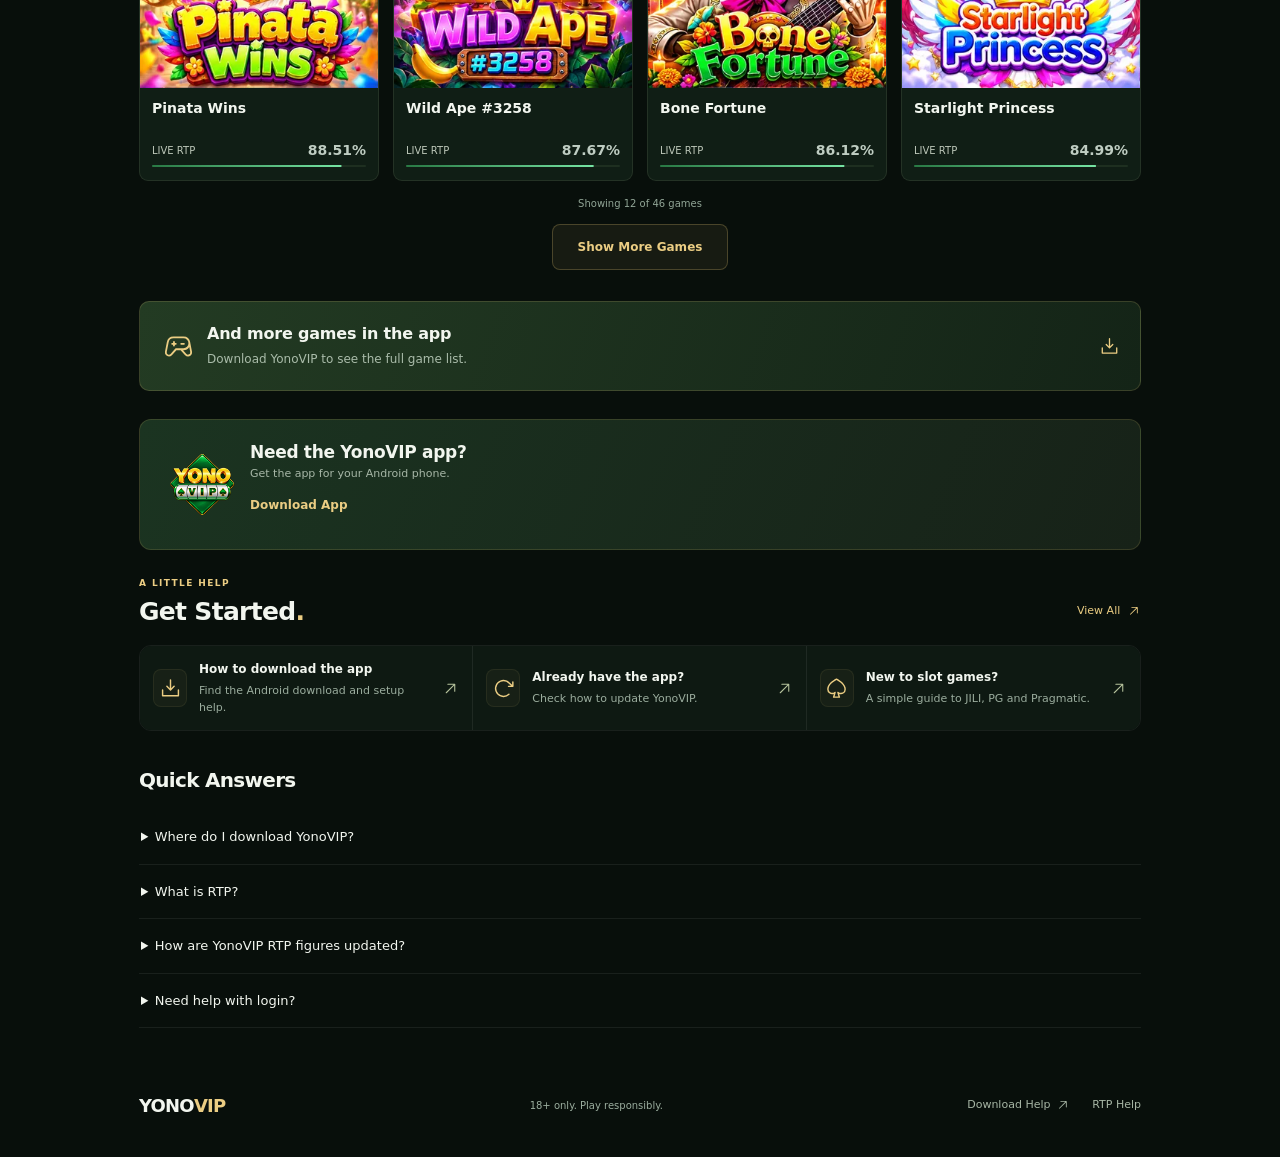
==== commit 7165b2a8: "Add files via upload" ====
--- a/index.html
+++ b/index.html
@@ -38,52 +38,52 @@
 <body><svg class="game-icon-defs" aria-hidden="true" xmlns="http://www.w3.org/2000/svg"><defs><symbol id="game-icon-heart" viewBox="0 0 256 256"><path d="M178,40c-20.65,0-38.73,8.88-50,23.89C116.73,48.88,98.65,40,78,40a62.07,62.07,0,0,0-62,62c0,70,103.79,126.66,108.21,129a8,8,0,0,0,7.58,0C136.21,228.66,240,172,240,102A62.07,62.07,0,0,0,178,40ZM128,214.8C109.74,204.16,32,155.69,32,102A46.06,46.06,0,0,1,78,56c19.45,0,35.78,10.36,42.6,27a8,8,0,0,0,14.8,0c6.82-16.67,23.15-27,42.6-27a46.06,46.06,0,0,1,46,46C224,155.61,146.24,204.15,128,214.8Z"/></symbol><symbol id="game-icon-heart-fill" viewBox="0 0 256 256"><path d="M240,102c0,70-103.79,126.66-108.21,129a8,8,0,0,1-7.58,0C119.79,228.66,16,172,16,102A62.07,62.07,0,0,1,78,40c20.65,0,38.73,8.88,50,23.89C139.27,48.88,157.35,40,178,40A62.07,62.07,0,0,1,240,102Z"/></symbol><symbol id="game-icon-download-simple" viewBox="0 0 256 256"><path d="M224,144v64a8,8,0,0,1-8,8H40a8,8,0,0,1-8-8V144a8,8,0,0,1,16,0v56H208V144a8,8,0,0,1,16,0Zm-101.66,5.66a8,8,0,0,0,11.32,0l40-40a8,8,0,0,0-11.32-11.32L136,124.69V32a8,8,0,0,0-16,0v92.69L93.66,98.34a8,8,0,0,0-11.32,11.32Z"/></symbol><symbol id="game-icon-x" viewBox="0 0 256 256"><path d="M205.66,194.34a8,8,0,0,1-11.32,11.32L128,139.31,61.66,205.66a8,8,0,0,1-11.32-11.32L116.69,128,50.34,61.66A8,8,0,0,1,61.66,50.34L128,116.69l66.34-66.35a8,8,0,0,1,11.32,11.32L139.31,128Z"/></symbol><symbol id="game-icon-game-controller" viewBox="0 0 256 256"><path d="M176,112H152a8,8,0,0,1,0-16h24a8,8,0,0,1,0,16ZM104,96H96V88a8,8,0,0,0-16,0v8H72a8,8,0,0,0,0,16h8v8a8,8,0,0,0,16,0v-8h8a8,8,0,0,0,0-16ZM241.48,200.65a36,36,0,0,1-54.94,4.81c-.12-.12-.24-.24-.35-.37L146.48,160h-37L69.81,205.09l-.35.37A36.08,36.08,0,0,1,44,216,36,36,0,0,1,8.56,173.75a.68.68,0,0,1,0-.14L24.93,89.52A59.88,59.88,0,0,1,83.89,40H172a60.08,60.08,0,0,1,59,49.25c0,.06,0,.12,0,.18l16.37,84.17a.68.68,0,0,1,0,.14A35.74,35.74,0,0,1,241.48,200.65ZM172,144a44,44,0,0,0,0-88H83.89A43.9,43.9,0,0,0,40.68,92.37l0,.13L24.3,176.59A20,20,0,0,0,58,194.3l41.92-47.59a8,8,0,0,1,6-2.71Zm59.7,32.59-8.74-45A60,60,0,0,1,172,160h-4.2L198,194.31a20.09,20.09,0,0,0,17.46,5.39,20,20,0,0,0,16.23-23.11Z"/></symbol><symbol id="game-icon-info" viewBox="0 0 256 256"><path d="M128,24A104,104,0,1,0,232,128,104.11,104.11,0,0,0,128,24Zm0,192a88,88,0,1,1,88-88A88.1,88.1,0,0,1,128,216Zm16-40a8,8,0,0,1-8,8,16,16,0,0,1-16-16V128a8,8,0,0,1,0-16,16,16,0,0,1,16,16v40A8,8,0,0,1,144,176ZM112,84a12,12,0,1,1,12,12A12,12,0,0,1,112,84Z"/></symbol><symbol id="game-icon-trend-up" viewBox="0 0 256 256"><path d="M240,56v64a8,8,0,0,1-16,0V75.31l-82.34,82.35a8,8,0,0,1-11.32,0L96,123.31,29.66,189.66a8,8,0,0,1-11.32-11.32l72-72a8,8,0,0,1,11.32,0L136,140.69,212.69,64H168a8,8,0,0,1,0-16h64A8,8,0,0,1,240,56Z"/></symbol><symbol id="game-icon-trend-down" viewBox="0 0 256 256"><path d="M240,128v64a8,8,0,0,1-8,8H168a8,8,0,0,1,0-16h44.69L136,107.31l-34.34,34.35a8,8,0,0,1-11.32,0l-72-72A8,8,0,0,1,29.66,58.34L96,124.69l34.34-34.35a8,8,0,0,1,11.32,0L224,172.69V128a8,8,0,0,1,16,0Z"/></symbol></defs></svg><a class="skip-link" href="#main">Skip to content</a><header><a class="brand" href="#" aria-label="YonoVIP home"><img src="assets/yonovip-128.png" width="128" height="128" alt=""><span>YONO<b>VIP</b><small>GAMES &amp; RTP GUIDE</small></span></a><a class="header-help" href="https://yonovipcodes.com/login-help">App Help <svg class="icon" width="24" height="24" aria-hidden="true" focusable="false" xmlns="http://www.w3.org/2000/svg" viewBox="0 0 256 256" fill="currentColor"><path d="M200,64V168a8,8,0,0,1-16,0V83.31L69.66,197.66a8,8,0,0,1-11.32-11.32L172.69,72H88a8,8,0,0,1,0-16H192A8,8,0,0,1,200,64Z"/></svg></a></header>
 <main id="main"><section class="hero"><div class="hero-top"><div><div class="eyebrow">GAMES, RTP &amp; APP HELP</div><h1>YonoVIP Games<br><em>&amp; RTP Guide.</em></h1><p>Explore the games and understand RTP.<br>Find Android app download and update help.</p></div><img class="hero-logo" src="assets/yonovip-512.png" srcset="assets/yonovip-128.png 128w, assets/yonovip-512.png 512w" sizes="(min-width: 1000px) 265px, (min-width: 600px) 175px, 28vw" width="512" height="512" alt="YonoVIP green and gold logo" fetchpriority="high"></div><a class="primary" href="https://yonovipapp.vip/?code=ZFW3U5NM1U9"><svg class="icon" width="24" height="24" aria-hidden="true" focusable="false" xmlns="http://www.w3.org/2000/svg" viewBox="0 0 256 256" fill="currentColor"><path d="M224,144v64a8,8,0,0,1-8,8H40a8,8,0,0,1-8-8V144a8,8,0,0,1,16,0v56H208V144a8,8,0,0,1,16,0Zm-101.66,5.66a8,8,0,0,0,11.32,0l40-40a8,8,0,0,0-11.32-11.32L136,124.69V32a8,8,0,0,0-16,0v92.69L93.66,98.34a8,8,0,0,0-11.32,11.32Z"/></svg> &nbsp; Download App </a><div class="download-note">Opens YonoVIP app website <span>•</span> 18+ only</div></section>
 <nav class="quick-nav" aria-label="Quick links"><a class="current" href="#games"><span><svg class="icon" width="24" height="24" aria-hidden="true" focusable="false" xmlns="http://www.w3.org/2000/svg" viewBox="0 0 256 256" fill="currentColor"><path d="M176,112H152a8,8,0,0,1,0-16h24a8,8,0,0,1,0,16ZM104,96H96V88a8,8,0,0,0-16,0v8H72a8,8,0,0,0,0,16h8v8a8,8,0,0,0,16,0v-8h8a8,8,0,0,0,0-16ZM241.48,200.65a36,36,0,0,1-54.94,4.81c-.12-.12-.24-.24-.35-.37L146.48,160h-37L69.81,205.09l-.35.37A36.08,36.08,0,0,1,44,216,36,36,0,0,1,8.56,173.75a.68.68,0,0,1,0-.14L24.93,89.52A59.88,59.88,0,0,1,83.89,40H172a60.08,60.08,0,0,1,59,49.25c0,.06,0,.12,0,.18l16.37,84.17a.68.68,0,0,1,0,.14A35.74,35.74,0,0,1,241.48,200.65ZM172,144a44,44,0,0,0,0-88H83.89A43.9,43.9,0,0,0,40.68,92.37l0,.13L24.3,176.59A20,20,0,0,0,58,194.3l41.92-47.59a8,8,0,0,1,6-2.71Zm59.7,32.59-8.74-45A60,60,0,0,1,172,160h-4.2L198,194.31a20.09,20.09,0,0,0,17.46,5.39,20,20,0,0,0,16.23-23.11Z"/></svg></span>All Games</a><button id="savedNav"><span><svg class="icon" width="24" height="24" aria-hidden="true" focusable="false" xmlns="http://www.w3.org/2000/svg" viewBox="0 0 256 256" fill="currentColor"><path d="M178,40c-20.65,0-38.73,8.88-50,23.89C116.73,48.88,98.65,40,78,40a62.07,62.07,0,0,0-62,62c0,70,103.79,126.66,108.21,129a8,8,0,0,0,7.58,0C136.21,228.66,240,172,240,102A62.07,62.07,0,0,0,178,40ZM128,214.8C109.74,204.16,32,155.69,32,102A46.06,46.06,0,0,1,78,56c19.45,0,35.78,10.36,42.6,27a8,8,0,0,0,14.8,0c6.82-16.67,23.15-27,42.6-27a46.06,46.06,0,0,1,46,46C224,155.61,146.24,204.15,128,214.8Z"/></svg></span>Saved <i id="savedCount">0</i></button><a href="https://yonovipcodes.com/promo-codes"><span><svg class="icon" width="24" height="24" aria-hidden="true" focusable="false" xmlns="http://www.w3.org/2000/svg" viewBox="0 0 256 256" fill="currentColor"><path d="M232,104a8,8,0,0,0,8-8V64a16,16,0,0,0-16-16H32A16,16,0,0,0,16,64V96a8,8,0,0,0,8,8,24,24,0,0,1,0,48,8,8,0,0,0-8,8v32a16,16,0,0,0,16,16H224a16,16,0,0,0,16-16V160a8,8,0,0,0-8-8,24,24,0,0,1,0-48ZM32,167.2a40,40,0,0,0,0-78.4V64H88V192H32Zm192,0V192H104V64H224V88.8a40,40,0,0,0,0,78.4Z"/></svg></span>Promo Codes</a><button id="about"><span><svg class="icon" width="24" height="24" aria-hidden="true" focusable="false" xmlns="http://www.w3.org/2000/svg" viewBox="0 0 256 256" fill="currentColor"><path d="M128,24A104,104,0,1,0,232,128,104.11,104.11,0,0,0,128,24Zm0,192a88,88,0,1,1,88-88A88.1,88.1,0,0,1,128,216Zm16-40a8,8,0,0,1-8,8,16,16,0,0,1-16-16V128a8,8,0,0,1,0-16,16,16,0,0,1,16,16v40A8,8,0,0,1,144,176ZM112,84a12,12,0,1,1,12,12A12,12,0,0,1,112,84Z"/></svg></span>RTP Help</button></nav>
-<section id="games" class="games"><div class="section-head"><div><div class="eyebrow">PICK YOUR NEXT GAME</div><h2>Explore YonoVIP Games<span>.</span></h2></div><span class="count-pill" id="allCount">46 games</span></div><label class="search"><span><svg class="icon" width="24" height="24" aria-hidden="true" focusable="false" xmlns="http://www.w3.org/2000/svg" viewBox="0 0 256 256" fill="currentColor"><path d="M229.66,218.34l-50.07-50.06a88.11,88.11,0,1,0-11.31,11.31l50.06,50.07a8,8,0,0,0,11.32-11.32ZM40,112a72,72,0,1,1,72,72A72.08,72.08,0,0,1,40,112Z"/></svg></span><input id="search" type="search" placeholder="Search game name" aria-label="Search games" autocomplete="off"></label><div class="tabs" role="group" aria-label="Game list"><button class="selected" data-view="all" aria-pressed="true">All Games</button><button data-view="favorites" aria-pressed="false"><svg class="icon" width="24" height="24" aria-hidden="true" focusable="false" xmlns="http://www.w3.org/2000/svg" viewBox="0 0 256 256" fill="currentColor"><path d="M178,40c-20.65,0-38.73,8.88-50,23.89C116.73,48.88,98.65,40,78,40a62.07,62.07,0,0,0-62,62c0,70,103.79,126.66,108.21,129a8,8,0,0,0,7.58,0C136.21,228.66,240,172,240,102A62.07,62.07,0,0,0,178,40ZM128,214.8C109.74,204.16,32,155.69,32,102A46.06,46.06,0,0,1,78,56c19.45,0,35.78,10.36,42.6,27a8,8,0,0,0,14.8,0c6.82-16.67,23.15-27,42.6-27a46.06,46.06,0,0,1,46,46C224,155.61,146.24,204.15,128,214.8Z"/></svg> Saved Games <span id="favoriteCount">0</span></button></div><p class="rtp-note"><svg class="icon" width="24" height="24" aria-hidden="true" focusable="false"><use href="#game-icon-info"></use></svg><span><strong>Play responsibly.</strong> RTP percentages shown here are verified. Only wager what you can afford to lose. Game cards open the <a href="https://yonovipapp.vip/?code=ZFW3U5NM1U9">YonoVIP app website</a>, not individual game pages.</span></p><div id="grid" class="grid"><article class="game-card" data-game-id="SuperAce" data-game-name="Super Ace"><a class="game-open" href="https://yonovipapp.vip/?code=ZFW3U5NM1U9" aria-label="Open YonoVIP website to find Super Ace"><div class="game-art"><img src="assets/games/super-ace-square-320.webp" srcset="assets/games/super-ace-square-160.webp 160w, assets/games/super-ace-square-320.webp 320w" sizes="(min-width:1000px) 240px, (min-width:600px) 160px, (min-width:480px) 23vw, 30vw" width="320" height="320" alt="Super Ace game artwork" loading="eager" decoding="async"></div><div class="game-info"><h3>Super Ace</h3><div class="game-rate"><span aria-label="RTP figure pending source verification">RTP</span><strong data-rate data-trend="flat"><svg class="icon trend-icon" width="14" height="14" aria-hidden="true" focusable="false"><use href="#game-icon-trend-up"></use></svg><span data-rate-value>92.00%</span></strong></div><div class="game-meter" aria-hidden="true"><i style="transform:scaleX(0.92)"></i></div></div></a><button class="game-save" type="button" aria-label="Save Super Ace" aria-pressed="false" hidden><svg class="icon" width="24" height="24" aria-hidden="true" focusable="false"><use href="#game-icon-heart"></use></svg></button></article>
-<article class="game-card" data-game-id="LuckyTiger" data-game-name="Fortune Tiger"><a class="game-open" href="https://yonovipapp.vip/?code=ZFW3U5NM1U9" aria-label="Open YonoVIP website to find Fortune Tiger"><div class="game-art"><img src="assets/games/lucky-tiger-square-320.webp" srcset="assets/games/lucky-tiger-square-160.webp 160w, assets/games/lucky-tiger-square-320.webp 320w" sizes="(min-width:1000px) 240px, (min-width:600px) 160px, (min-width:480px) 23vw, 30vw" width="320" height="320" alt="Fortune Tiger game artwork" loading="eager" decoding="async"></div><div class="game-info"><h3>Fortune Tiger</h3><div class="game-rate"><span aria-label="RTP figure pending source verification">RTP</span><strong data-rate data-trend="flat"><svg class="icon trend-icon" width="14" height="14" aria-hidden="true" focusable="false"><use href="#game-icon-trend-up"></use></svg><span data-rate-value>93.37%</span></strong></div><div class="game-meter" aria-hidden="true"><i style="transform:scaleX(0.9337000000000001)"></i></div></div></a><button class="game-save" type="button" aria-label="Save Fortune Tiger" aria-pressed="false" hidden><svg class="icon" width="24" height="24" aria-hidden="true" focusable="false"><use href="#game-icon-heart"></use></svg></button></article>
-<article class="game-card" data-game-id="MahjongWays" data-game-name="Mahjong Ways"><a class="game-open" href="https://yonovipapp.vip/?code=ZFW3U5NM1U9" aria-label="Open YonoVIP website to find Mahjong Ways"><div class="game-art"><img src="assets/games/mahjong-ways-square-320.webp" srcset="assets/games/mahjong-ways-square-160.webp 160w, assets/games/mahjong-ways-square-320.webp 320w" sizes="(min-width:1000px) 240px, (min-width:600px) 160px, (min-width:480px) 23vw, 30vw" width="320" height="320" alt="Mahjong Ways game artwork" loading="eager" decoding="async"></div><div class="game-info"><h3>Mahjong Ways</h3><div class="game-rate"><span aria-label="RTP figure pending source verification">RTP</span><strong data-rate data-trend="flat"><svg class="icon trend-icon" width="14" height="14" aria-hidden="true" focusable="false"><use href="#game-icon-trend-up"></use></svg><span data-rate-value>94.74%</span></strong></div><div class="game-meter" aria-hidden="true"><i style="transform:scaleX(0.9473999999999999)"></i></div></div></a><button class="game-save" type="button" aria-label="Save Mahjong Ways" aria-pressed="false" hidden><svg class="icon" width="24" height="24" aria-hidden="true" focusable="false"><use href="#game-icon-heart"></use></svg></button></article>
-<article class="game-card" data-game-id="GatesOfOlympus" data-game-name="Gates of Olympus"><a class="game-open" href="https://yonovipapp.vip/?code=ZFW3U5NM1U9" aria-label="Open YonoVIP website to find Gates of Olympus"><div class="game-art"><img src="assets/games/gates-of-olympus-square-320.webp" srcset="assets/games/gates-of-olympus-square-160.webp 160w, assets/games/gates-of-olympus-square-320.webp 320w" sizes="(min-width:1000px) 240px, (min-width:600px) 160px, (min-width:480px) 23vw, 30vw" width="320" height="320" alt="Gates of Olympus game artwork" loading="eager" decoding="async"></div><div class="game-info"><h3>Gates of Olympus</h3><div class="game-rate"><span aria-label="RTP figure pending source verification">RTP</span><strong data-rate data-trend="flat"><svg class="icon trend-icon" width="14" height="14" aria-hidden="true" focusable="false"><use href="#game-icon-trend-up"></use></svg><span data-rate-value>96.11%</span></strong></div><div class="game-meter" aria-hidden="true"><i style="transform:scaleX(0.9611)"></i></div></div></a><button class="game-save" type="button" aria-label="Save Gates of Olympus" aria-pressed="false" hidden><svg class="icon" width="24" height="24" aria-hidden="true" focusable="false"><use href="#game-icon-heart"></use></svg></button></article>
-<article class="game-card" data-game-id="SuperAceDeluxe" data-game-name="Super Ace Deluxe"><a class="game-open" href="https://yonovipapp.vip/?code=ZFW3U5NM1U9" aria-label="Open YonoVIP website to find Super Ace Deluxe"><div class="game-art"><img src="assets/games/super-ace-deluxe-square-320.webp" srcset="assets/games/super-ace-deluxe-square-160.webp 160w, assets/games/super-ace-deluxe-square-320.webp 320w" sizes="(min-width:1000px) 240px, (min-width:600px) 160px, (min-width:480px) 23vw, 30vw" width="320" height="320" alt="Super Ace Deluxe game artwork" loading="lazy" decoding="async"></div><div class="game-info"><h3>Super Ace Deluxe</h3><div class="game-rate"><span aria-label="RTP figure pending source verification">RTP</span><strong data-rate data-trend="flat"><svg class="icon trend-icon" width="14" height="14" aria-hidden="true" focusable="false"><use href="#game-icon-trend-up"></use></svg><span data-rate-value>97.48%</span></strong></div><div class="game-meter" aria-hidden="true"><i style="transform:scaleX(0.9748)"></i></div></div></a><button class="game-save" type="button" aria-label="Save Super Ace Deluxe" aria-pressed="false" hidden><svg class="icon" width="24" height="24" aria-hidden="true" focusable="false"><use href="#game-icon-heart"></use></svg></button></article>
-<article class="game-card" data-game-id="DragonHatch" data-game-name="Dragon Hatch"><a class="game-open" href="https://yonovipapp.vip/?code=ZFW3U5NM1U9" aria-label="Open YonoVIP website to find Dragon Hatch"><div class="game-art"><img src="assets/games/dragon-hatch-square-320.webp" srcset="assets/games/dragon-hatch-square-160.webp 160w, assets/games/dragon-hatch-square-320.webp 320w" sizes="(min-width:1000px) 240px, (min-width:600px) 160px, (min-width:480px) 23vw, 30vw" width="320" height="320" alt="Dragon Hatch game artwork" loading="lazy" decoding="async"></div><div class="game-info"><h3>Dragon Hatch</h3><div class="game-rate"><span aria-label="RTP figure pending source verification">RTP</span><strong data-rate data-trend="flat"><svg class="icon trend-icon" width="14" height="14" aria-hidden="true" focusable="false"><use href="#game-icon-trend-up"></use></svg><span data-rate-value>92.85%</span></strong></div><div class="game-meter" aria-hidden="true"><i style="transform:scaleX(0.9285)"></i></div></div></a><button class="game-save" type="button" aria-label="Save Dragon Hatch" aria-pressed="false" hidden><svg class="icon" width="24" height="24" aria-hidden="true" focusable="false"><use href="#game-icon-heart"></use></svg></button></article>
-<article class="game-card" data-game-id="FortuneGems500" data-game-name="Fortune Gems 500"><a class="game-open" href="https://yonovipapp.vip/?code=ZFW3U5NM1U9" aria-label="Open YonoVIP website to find Fortune Gems 500"><div class="game-art"><img src="assets/games/fortune-gems-500-square-320.webp" srcset="assets/games/fortune-gems-500-square-160.webp 160w, assets/games/fortune-gems-500-square-320.webp 320w" sizes="(min-width:1000px) 240px, (min-width:600px) 160px, (min-width:480px) 23vw, 30vw" width="320" height="320" alt="Fortune Gems 500 game artwork" loading="lazy" decoding="async"></div><div class="game-info"><h3>Fortune Gems 500</h3><div class="game-rate"><span aria-label="RTP figure pending source verification">RTP</span><strong data-rate data-trend="flat"><svg class="icon trend-icon" width="14" height="14" aria-hidden="true" focusable="false"><use href="#game-icon-trend-up"></use></svg><span data-rate-value>94.22%</span></strong></div><div class="game-meter" aria-hidden="true"><i style="transform:scaleX(0.9422)"></i></div></div></a><button class="game-save" type="button" aria-label="Save Fortune Gems 500" aria-pressed="false" hidden><svg class="icon" width="24" height="24" aria-hidden="true" focusable="false"><use href="#game-icon-heart"></use></svg></button></article>
-<article class="game-card" data-game-id="SugarRush1000" data-game-name="Sugar Rush 1000"><a class="game-open" href="https://yonovipapp.vip/?code=ZFW3U5NM1U9" aria-label="Open YonoVIP website to find Sugar Rush 1000"><div class="game-art"><img src="assets/games/sugar-rush-1000-square-320.webp" srcset="assets/games/sugar-rush-1000-square-160.webp 160w, assets/games/sugar-rush-1000-square-320.webp 320w" sizes="(min-width:1000px) 240px, (min-width:600px) 160px, (min-width:480px) 23vw, 30vw" width="320" height="320" alt="Sugar Rush 1000 game artwork" loading="lazy" decoding="async"></div><div class="game-info"><h3>Sugar Rush 1000</h3><div class="game-rate"><span aria-label="RTP figure pending source verification">RTP</span><strong data-rate data-trend="flat"><svg class="icon trend-icon" width="14" height="14" aria-hidden="true" focusable="false"><use href="#game-icon-trend-up"></use></svg><span data-rate-value>95.59%</span></strong></div><div class="game-meter" aria-hidden="true"><i style="transform:scaleX(0.9559000000000001)"></i></div></div></a><button class="game-save" type="button" aria-label="Save Sugar Rush 1000" aria-pressed="false" hidden><svg class="icon" width="24" height="24" aria-hidden="true" focusable="false"><use href="#game-icon-heart"></use></svg></button></article>
-<article class="game-card" data-game-id="MahjongWays2" data-game-name="Mahjong Ways 2"><a class="game-open" href="https://yonovipapp.vip/?code=ZFW3U5NM1U9" aria-label="Open YonoVIP website to find Mahjong Ways 2"><div class="game-art"><img src="assets/games/mahjong-ways-2-square-320.webp" srcset="assets/games/mahjong-ways-2-square-160.webp 160w, assets/games/mahjong-ways-2-square-320.webp 320w" sizes="(min-width:1000px) 240px, (min-width:600px) 160px, (min-width:480px) 23vw, 30vw" width="320" height="320" alt="Mahjong Ways 2 game artwork" loading="lazy" decoding="async"></div><div class="game-info"><h3>Mahjong Ways 2</h3><div class="game-rate"><span aria-label="RTP figure pending source verification">RTP</span><strong data-rate data-trend="flat"><svg class="icon trend-icon" width="14" height="14" aria-hidden="true" focusable="false"><use href="#game-icon-trend-up"></use></svg><span data-rate-value>96.96%</span></strong></div><div class="game-meter" aria-hidden="true"><i style="transform:scaleX(0.9696000000000001)"></i></div></div></a><button class="game-save" type="button" aria-label="Save Mahjong Ways 2" aria-pressed="false" hidden><svg class="icon" width="24" height="24" aria-hidden="true" focusable="false"><use href="#game-icon-heart"></use></svg></button></article>
-<article class="game-card" data-game-id="GaneshaGold" data-game-name="Ganesha Gold"><a class="game-open" href="https://yonovipapp.vip/?code=ZFW3U5NM1U9" aria-label="Open YonoVIP website to find Ganesha Gold"><div class="game-art"><img src="assets/games/ganesha-gold-square-320.webp" srcset="assets/games/ganesha-gold-square-160.webp 160w, assets/games/ganesha-gold-square-320.webp 320w" sizes="(min-width:1000px) 240px, (min-width:600px) 160px, (min-width:480px) 23vw, 30vw" width="320" height="320" alt="Ganesha Gold game artwork" loading="lazy" decoding="async"></div><div class="game-info"><h3>Ganesha Gold</h3><div class="game-rate"><span aria-label="RTP figure pending source verification">RTP</span><strong data-rate data-trend="flat"><svg class="icon trend-icon" width="14" height="14" aria-hidden="true" focusable="false"><use href="#game-icon-trend-up"></use></svg><span data-rate-value>92.33%</span></strong></div><div class="game-meter" aria-hidden="true"><i style="transform:scaleX(0.9233)"></i></div></div></a><button class="game-save" type="button" aria-label="Save Ganesha Gold" aria-pressed="false" hidden><svg class="icon" width="24" height="24" aria-hidden="true" focusable="false"><use href="#game-icon-heart"></use></svg></button></article>
-<article class="game-card" data-game-id="StarlightPrincess" data-game-name="Starlight Princess"><a class="game-open" href="https://yonovipapp.vip/?code=ZFW3U5NM1U9" aria-label="Open YonoVIP website to find Starlight Princess"><div class="game-art"><img src="assets/games/starlight-princess-square-320.webp" srcset="assets/games/starlight-princess-square-160.webp 160w, assets/games/starlight-princess-square-320.webp 320w" sizes="(min-width:1000px) 240px, (min-width:600px) 160px, (min-width:480px) 23vw, 30vw" width="320" height="320" alt="Starlight Princess game artwork" loading="lazy" decoding="async"></div><div class="game-info"><h3>Starlight Princess</h3><div class="game-rate"><span aria-label="RTP figure pending source verification">RTP</span><strong data-rate data-trend="flat"><svg class="icon trend-icon" width="14" height="14" aria-hidden="true" focusable="false"><use href="#game-icon-trend-up"></use></svg><span data-rate-value>93.70%</span></strong></div><div class="game-meter" aria-hidden="true"><i style="transform:scaleX(0.937)"></i></div></div></a><button class="game-save" type="button" aria-label="Save Starlight Princess" aria-pressed="false" hidden><svg class="icon" width="24" height="24" aria-hidden="true" focusable="false"><use href="#game-icon-heart"></use></svg></button></article>
-<article class="game-card" data-game-id="WildBandito" data-game-name="Wild Bandito"><a class="game-open" href="https://yonovipapp.vip/?code=ZFW3U5NM1U9" aria-label="Open YonoVIP website to find Wild Bandito"><div class="game-art"><img src="assets/games/wild-bandito-square-320.webp" srcset="assets/games/wild-bandito-square-160.webp 160w, assets/games/wild-bandito-square-320.webp 320w" sizes="(min-width:1000px) 240px, (min-width:600px) 160px, (min-width:480px) 23vw, 30vw" width="320" height="320" alt="Wild Bandito game artwork" loading="lazy" decoding="async"></div><div class="game-info"><h3>Wild Bandito</h3><div class="game-rate"><span aria-label="RTP figure pending source verification">RTP</span><strong data-rate data-trend="flat"><svg class="icon trend-icon" width="14" height="14" aria-hidden="true" focusable="false"><use href="#game-icon-trend-up"></use></svg><span data-rate-value>95.07%</span></strong></div><div class="game-meter" aria-hidden="true"><i style="transform:scaleX(0.9506999999999999)"></i></div></div></a><button class="game-save" type="button" aria-label="Save Wild Bandito" aria-pressed="false" hidden><svg class="icon" width="24" height="24" aria-hidden="true" focusable="false"><use href="#game-icon-heart"></use></svg></button></article>
-<article class="game-card" data-game-id="Alibaba" data-game-name="Ali Baba"><a class="game-open" href="https://yonovipapp.vip/?code=ZFW3U5NM1U9" aria-label="Open YonoVIP website to find Ali Baba"><div class="game-art"><img src="assets/games/alibaba-square-320.webp" srcset="assets/games/alibaba-square-160.webp 160w, assets/games/alibaba-square-320.webp 320w" sizes="(min-width:1000px) 240px, (min-width:600px) 160px, (min-width:480px) 23vw, 30vw" width="320" height="320" alt="Ali Baba game artwork" loading="lazy" decoding="async"></div><div class="game-info"><h3>Ali Baba</h3><div class="game-rate"><span aria-label="RTP figure pending source verification">RTP</span><strong data-rate data-trend="flat"><svg class="icon trend-icon" width="14" height="14" aria-hidden="true" focusable="false"><use href="#game-icon-trend-up"></use></svg><span data-rate-value>96.44%</span></strong></div><div class="game-meter" aria-hidden="true"><i style="transform:scaleX(0.9643999999999999)"></i></div></div></a><button class="game-save" type="button" aria-label="Save Ali Baba" aria-pressed="false" hidden><svg class="icon" width="24" height="24" aria-hidden="true" focusable="false"><use href="#game-icon-heart"></use></svg></button></article>
-<article class="game-card" data-game-id="AztecBonanza" data-game-name="Aztec Bonanza"><a class="game-open" href="https://yonovipapp.vip/?code=ZFW3U5NM1U9" aria-label="Open YonoVIP website to find Aztec Bonanza"><div class="game-art"><img src="assets/games/aztec-bonanza-square-320.webp" srcset="assets/games/aztec-bonanza-square-160.webp 160w, assets/games/aztec-bonanza-square-320.webp 320w" sizes="(min-width:1000px) 240px, (min-width:600px) 160px, (min-width:480px) 23vw, 30vw" width="320" height="320" alt="Aztec Bonanza game artwork" loading="lazy" decoding="async"></div><div class="game-info"><h3>Aztec Bonanza</h3><div class="game-rate"><span aria-label="RTP figure pending source verification">RTP</span><strong data-rate data-trend="flat"><svg class="icon trend-icon" width="14" height="14" aria-hidden="true" focusable="false"><use href="#game-icon-trend-up"></use></svg><span data-rate-value>97.81%</span></strong></div><div class="game-meter" aria-hidden="true"><i style="transform:scaleX(0.9781)"></i></div></div></a><button class="game-save" type="button" aria-label="Save Aztec Bonanza" aria-pressed="false" hidden><svg class="icon" width="24" height="24" aria-hidden="true" focusable="false"><use href="#game-icon-heart"></use></svg></button></article>
-<article class="game-card" data-game-id="BattleGroundRoyale" data-game-name="Battleground Royale"><a class="game-open" href="https://yonovipapp.vip/?code=ZFW3U5NM1U9" aria-label="Open YonoVIP website to find Battleground Royale"><div class="game-art"><img src="assets/games/battle-ground-royale-square-320.webp" srcset="assets/games/battle-ground-royale-square-160.webp 160w, assets/games/battle-ground-royale-square-320.webp 320w" sizes="(min-width:1000px) 240px, (min-width:600px) 160px, (min-width:480px) 23vw, 30vw" width="320" height="320" alt="Battleground Royale game artwork" loading="lazy" decoding="async"></div><div class="game-info"><h3>Battleground Royale</h3><div class="game-rate"><span aria-label="RTP figure pending source verification">RTP</span><strong data-rate data-trend="flat"><svg class="icon trend-icon" width="14" height="14" aria-hidden="true" focusable="false"><use href="#game-icon-trend-up"></use></svg><span data-rate-value>93.18%</span></strong></div><div class="game-meter" aria-hidden="true"><i style="transform:scaleX(0.9318000000000001)"></i></div></div></a><button class="game-save" type="button" aria-label="Save Battleground Royale" aria-pressed="false" hidden><svg class="icon" width="24" height="24" aria-hidden="true" focusable="false"><use href="#game-icon-heart"></use></svg></button></article>
-<article class="game-card" data-game-id="BoneFortune" data-game-name="Bone Fortune"><a class="game-open" href="https://yonovipapp.vip/?code=ZFW3U5NM1U9" aria-label="Open YonoVIP website to find Bone Fortune"><div class="game-art"><img src="assets/games/bone-fortune-square-320.webp" srcset="assets/games/bone-fortune-square-160.webp 160w, assets/games/bone-fortune-square-320.webp 320w" sizes="(min-width:1000px) 240px, (min-width:600px) 160px, (min-width:480px) 23vw, 30vw" width="320" height="320" alt="Bone Fortune game artwork" loading="lazy" decoding="async"></div><div class="game-info"><h3>Bone Fortune</h3><div class="game-rate"><span aria-label="RTP figure pending source verification">RTP</span><strong data-rate data-trend="flat"><svg class="icon trend-icon" width="14" height="14" aria-hidden="true" focusable="false"><use href="#game-icon-trend-up"></use></svg><span data-rate-value>94.55%</span></strong></div><div class="game-meter" aria-hidden="true"><i style="transform:scaleX(0.9455)"></i></div></div></a><button class="game-save" type="button" aria-label="Save Bone Fortune" aria-pressed="false" hidden><svg class="icon" width="24" height="24" aria-hidden="true" focusable="false"><use href="#game-icon-heart"></use></svg></button></article>
-<article class="game-card" data-game-id="BoxingKing" data-game-name="Boxing King"><a class="game-open" href="https://yonovipapp.vip/?code=ZFW3U5NM1U9" aria-label="Open YonoVIP website to find Boxing King"><div class="game-art"><img src="assets/games/boxing-king-square-320.webp" srcset="assets/games/boxing-king-square-160.webp 160w, assets/games/boxing-king-square-320.webp 320w" sizes="(min-width:1000px) 240px, (min-width:600px) 160px, (min-width:480px) 23vw, 30vw" width="320" height="320" alt="Boxing King game artwork" loading="lazy" decoding="async"></div><div class="game-info"><h3>Boxing King</h3><div class="game-rate"><span aria-label="RTP figure pending source verification">RTP</span><strong data-rate data-trend="flat"><svg class="icon trend-icon" width="14" height="14" aria-hidden="true" focusable="false"><use href="#game-icon-trend-up"></use></svg><span data-rate-value>95.92%</span></strong></div><div class="game-meter" aria-hidden="true"><i style="transform:scaleX(0.9592)"></i></div></div></a><button class="game-save" type="button" aria-label="Save Boxing King" aria-pressed="false" hidden><svg class="icon" width="24" height="24" aria-hidden="true" focusable="false"><use href="#game-icon-heart"></use></svg></button></article>
-<article class="game-card" data-game-id="Crazy777" data-game-name="Crazy 777"><a class="game-open" href="https://yonovipapp.vip/?code=ZFW3U5NM1U9" aria-label="Open YonoVIP website to find Crazy 777"><div class="game-art"><img src="assets/games/crazy-777-square-320.webp" srcset="assets/games/crazy-777-square-160.webp 160w, assets/games/crazy-777-square-320.webp 320w" sizes="(min-width:1000px) 240px, (min-width:600px) 160px, (min-width:480px) 23vw, 30vw" width="320" height="320" alt="Crazy 777 game artwork" loading="lazy" decoding="async"></div><div class="game-info"><h3>Crazy 777</h3><div class="game-rate"><span aria-label="RTP figure pending source verification">RTP</span><strong data-rate data-trend="flat"><svg class="icon trend-icon" width="14" height="14" aria-hidden="true" focusable="false"><use href="#game-icon-trend-up"></use></svg><span data-rate-value>97.29%</span></strong></div><div class="game-meter" aria-hidden="true"><i style="transform:scaleX(0.9729000000000001)"></i></div></div></a><button class="game-save" type="button" aria-label="Save Crazy 777" aria-pressed="false" hidden><svg class="icon" width="24" height="24" aria-hidden="true" focusable="false"><use href="#game-icon-heart"></use></svg></button></article>
-<article class="game-card" data-game-id="CrazyHunter" data-game-name="Crazy Hunter"><a class="game-open" href="https://yonovipapp.vip/?code=ZFW3U5NM1U9" aria-label="Open YonoVIP website to find Crazy Hunter"><div class="game-art"><img src="assets/games/crazy-hunter-square-320.webp" srcset="assets/games/crazy-hunter-square-160.webp 160w, assets/games/crazy-hunter-square-320.webp 320w" sizes="(min-width:1000px) 240px, (min-width:600px) 160px, (min-width:480px) 23vw, 30vw" width="320" height="320" alt="Crazy Hunter game artwork" loading="lazy" decoding="async"></div><div class="game-info"><h3>Crazy Hunter</h3><div class="game-rate"><span aria-label="RTP figure pending source verification">RTP</span><strong data-rate data-trend="flat"><svg class="icon trend-icon" width="14" height="14" aria-hidden="true" focusable="false"><use href="#game-icon-trend-up"></use></svg><span data-rate-value>92.66%</span></strong></div><div class="game-meter" aria-hidden="true"><i style="transform:scaleX(0.9266)"></i></div></div></a><button class="game-save" type="button" aria-label="Save Crazy Hunter" aria-pressed="false" hidden><svg class="icon" width="24" height="24" aria-hidden="true" focusable="false"><use href="#game-icon-heart"></use></svg></button></article>
-<article class="game-card" data-game-id="Crazy7772" data-game-name="Crazy777 2"><a class="game-open" href="https://yonovipapp.vip/?code=ZFW3U5NM1U9" aria-label="Open YonoVIP website to find Crazy777 2"><div class="game-art"><img src="assets/games/crazy-7772-square-320.webp" srcset="assets/games/crazy-7772-square-160.webp 160w, assets/games/crazy-7772-square-320.webp 320w" sizes="(min-width:1000px) 240px, (min-width:600px) 160px, (min-width:480px) 23vw, 30vw" width="320" height="320" alt="Crazy777 2 game artwork" loading="lazy" decoding="async"></div><div class="game-info"><h3>Crazy777 2</h3><div class="game-rate"><span aria-label="RTP figure pending source verification">RTP</span><strong data-rate data-trend="flat"><svg class="icon trend-icon" width="14" height="14" aria-hidden="true" focusable="false"><use href="#game-icon-trend-up"></use></svg><span data-rate-value>94.03%</span></strong></div><div class="game-meter" aria-hidden="true"><i style="transform:scaleX(0.9403)"></i></div></div></a><button class="game-save" type="button" aria-label="Save Crazy777 2" aria-pressed="false" hidden><svg class="icon" width="24" height="24" aria-hidden="true" focusable="false"><use href="#game-icon-heart"></use></svg></button></article>
-<article class="game-card" data-game-id="Dabanggg" data-game-name="Dabanggg"><a class="game-open" href="https://yonovipapp.vip/?code=ZFW3U5NM1U9" aria-label="Open YonoVIP website to find Dabanggg"><div class="game-art"><img src="assets/games/dabanggg-square-320.webp" srcset="assets/games/dabanggg-square-160.webp 160w, assets/games/dabanggg-square-320.webp 320w" sizes="(min-width:1000px) 240px, (min-width:600px) 160px, (min-width:480px) 23vw, 30vw" width="320" height="320" alt="Dabanggg game artwork" loading="lazy" decoding="async"></div><div class="game-info"><h3>Dabanggg</h3><div class="game-rate"><span aria-label="RTP figure pending source verification">RTP</span><strong data-rate data-trend="flat"><svg class="icon trend-icon" width="14" height="14" aria-hidden="true" focusable="false"><use href="#game-icon-trend-up"></use></svg><span data-rate-value>95.40%</span></strong></div><div class="game-meter" aria-hidden="true"><i style="transform:scaleX(0.9540000000000001)"></i></div></div></a><button class="game-save" type="button" aria-label="Save Dabanggg" aria-pressed="false" hidden><svg class="icon" width="24" height="24" aria-hidden="true" focusable="false"><use href="#game-icon-heart"></use></svg></button></article>
-<article class="game-card" data-game-id="DoomsdayRampage" data-game-name="Doomsday Rampage"><a class="game-open" href="https://yonovipapp.vip/?code=ZFW3U5NM1U9" aria-label="Open YonoVIP website to find Doomsday Rampage"><div class="game-art"><img src="assets/games/doomsday-rampage-square-320.webp" srcset="assets/games/doomsday-rampage-square-160.webp 160w, assets/games/doomsday-rampage-square-320.webp 320w" sizes="(min-width:1000px) 240px, (min-width:600px) 160px, (min-width:480px) 23vw, 30vw" width="320" height="320" alt="Doomsday Rampage game artwork" loading="lazy" decoding="async"></div><div class="game-info"><h3>Doomsday Rampage</h3><div class="game-rate"><span aria-label="RTP figure pending source verification">RTP</span><strong data-rate data-trend="flat"><svg class="icon trend-icon" width="14" height="14" aria-hidden="true" focusable="false"><use href="#game-icon-trend-up"></use></svg><span data-rate-value>96.77%</span></strong></div><div class="game-meter" aria-hidden="true"><i style="transform:scaleX(0.9677000000000001)"></i></div></div></a><button class="game-save" type="button" aria-label="Save Doomsday Rampage" aria-pressed="false" hidden><svg class="icon" width="24" height="24" aria-hidden="true" focusable="false"><use href="#game-icon-heart"></use></svg></button></article>
-<article class="game-card" data-game-id="DragonEvilTreasure" data-game-name="Dragon Fortune"><a class="game-open" href="https://yonovipapp.vip/?code=ZFW3U5NM1U9" aria-label="Open YonoVIP website to find Dragon Fortune"><div class="game-art"><img src="assets/games/dragon-evil-treasure-square-320.webp" srcset="assets/games/dragon-evil-treasure-square-160.webp 160w, assets/games/dragon-evil-treasure-square-320.webp 320w" sizes="(min-width:1000px) 240px, (min-width:600px) 160px, (min-width:480px) 23vw, 30vw" width="320" height="320" alt="Dragon Fortune game artwork" loading="lazy" decoding="async"></div><div class="game-info"><h3>Dragon Fortune</h3><div class="game-rate"><span aria-label="RTP figure pending source verification">RTP</span><strong data-rate data-trend="flat"><svg class="icon trend-icon" width="14" height="14" aria-hidden="true" focusable="false"><use href="#game-icon-trend-up"></use></svg><span data-rate-value>92.14%</span></strong></div><div class="game-meter" aria-hidden="true"><i style="transform:scaleX(0.9214)"></i></div></div></a><button class="game-save" type="button" aria-label="Save Dragon Fortune" aria-pressed="false" hidden><svg class="icon" width="24" height="24" aria-hidden="true" focusable="false"><use href="#game-icon-heart"></use></svg></button></article>
-<article class="game-card" data-game-id="DragonHatch2" data-game-name="Dragon Hatch 2"><a class="game-open" href="https://yonovipapp.vip/?code=ZFW3U5NM1U9" aria-label="Open YonoVIP website to find Dragon Hatch 2"><div class="game-art"><img src="assets/games/dragon-hatch-2-square-320.webp" srcset="assets/games/dragon-hatch-2-square-160.webp 160w, assets/games/dragon-hatch-2-square-320.webp 320w" sizes="(min-width:1000px) 240px, (min-width:600px) 160px, (min-width:480px) 23vw, 30vw" width="320" height="320" alt="Dragon Hatch 2 game artwork" loading="lazy" decoding="async"></div><div class="game-info"><h3>Dragon Hatch 2</h3><div class="game-rate"><span aria-label="RTP figure pending source verification">RTP</span><strong data-rate data-trend="flat"><svg class="icon trend-icon" width="14" height="14" aria-hidden="true" focusable="false"><use href="#game-icon-trend-up"></use></svg><span data-rate-value>93.51%</span></strong></div><div class="game-meter" aria-hidden="true"><i style="transform:scaleX(0.9351)"></i></div></div></a><button class="game-save" type="button" aria-label="Save Dragon Hatch 2" aria-pressed="false" hidden><svg class="icon" width="24" height="24" aria-hidden="true" focusable="false"><use href="#game-icon-heart"></use></svg></button></article>
-<article class="game-card" data-game-id="DragonsTreasureQuest" data-game-name="Dragon's Treasure Quest"><a class="game-open" href="https://yonovipapp.vip/?code=ZFW3U5NM1U9" aria-label="Open YonoVIP website to find Dragon's Treasure Quest"><div class="game-art"><img src="assets/games/dragons-treasure-quest-square-320.webp" srcset="assets/games/dragons-treasure-quest-square-160.webp 160w, assets/games/dragons-treasure-quest-square-320.webp 320w" sizes="(min-width:1000px) 240px, (min-width:600px) 160px, (min-width:480px) 23vw, 30vw" width="320" height="320" alt="Dragon's Treasure Quest game artwork" loading="lazy" decoding="async"></div><div class="game-info"><h3>Dragon's Treasure Quest</h3><div class="game-rate"><span aria-label="RTP figure pending source verification">RTP</span><strong data-rate data-trend="flat"><svg class="icon trend-icon" width="14" height="14" aria-hidden="true" focusable="false"><use href="#game-icon-trend-up"></use></svg><span data-rate-value>94.88%</span></strong></div><div class="game-meter" aria-hidden="true"><i style="transform:scaleX(0.9488)"></i></div></div></a><button class="game-save" type="button" aria-label="Save Dragon's Treasure Quest" aria-pressed="false" hidden><svg class="icon" width="24" height="24" aria-hidden="true" focusable="false"><use href="#game-icon-heart"></use></svg></button></article>
-<article class="game-card" data-game-id="EmojiRiches" data-game-name="Emoji Riches"><a class="game-open" href="https://yonovipapp.vip/?code=ZFW3U5NM1U9" aria-label="Open YonoVIP website to find Emoji Riches"><div class="game-art"><img src="assets/games/emoji-riches-square-320.webp" srcset="assets/games/emoji-riches-square-160.webp 160w, assets/games/emoji-riches-square-320.webp 320w" sizes="(min-width:1000px) 240px, (min-width:600px) 160px, (min-width:480px) 23vw, 30vw" width="320" height="320" alt="Emoji Riches game artwork" loading="lazy" decoding="async"></div><div class="game-info"><h3>Emoji Riches</h3><div class="game-rate"><span aria-label="RTP figure pending source verification">RTP</span><strong data-rate data-trend="flat"><svg class="icon trend-icon" width="14" height="14" aria-hidden="true" focusable="false"><use href="#game-icon-trend-up"></use></svg><span data-rate-value>96.25%</span></strong></div><div class="game-meter" aria-hidden="true"><i style="transform:scaleX(0.9625)"></i></div></div></a><button class="game-save" type="button" aria-label="Save Emoji Riches" aria-pressed="false" hidden><svg class="icon" width="24" height="24" aria-hidden="true" focusable="false"><use href="#game-icon-heart"></use></svg></button></article>
-<article class="game-card" data-game-id="FortuneCoins" data-game-name="Fortune Coins"><a class="game-open" href="https://yonovipapp.vip/?code=ZFW3U5NM1U9" aria-label="Open YonoVIP website to find Fortune Coins"><div class="game-art"><img src="assets/games/fortune-coins-square-320.webp" srcset="assets/games/fortune-coins-square-160.webp 160w, assets/games/fortune-coins-square-320.webp 320w" sizes="(min-width:1000px) 240px, (min-width:600px) 160px, (min-width:480px) 23vw, 30vw" width="320" height="320" alt="Fortune Coins game artwork" loading="lazy" decoding="async"></div><div class="game-info"><h3>Fortune Coins</h3><div class="game-rate"><span aria-label="RTP figure pending source verification">RTP</span><strong data-rate data-trend="flat"><svg class="icon trend-icon" width="14" height="14" aria-hidden="true" focusable="false"><use href="#game-icon-trend-up"></use></svg><span data-rate-value>97.62%</span></strong></div><div class="game-meter" aria-hidden="true"><i style="transform:scaleX(0.9762000000000001)"></i></div></div></a><button class="game-save" type="button" aria-label="Save Fortune Coins" aria-pressed="false" hidden><svg class="icon" width="24" height="24" aria-hidden="true" focusable="false"><use href="#game-icon-heart"></use></svg></button></article>
-<article class="game-card" data-game-id="GemStonesGold" data-game-name="Gemstones Gold"><a class="game-open" href="https://yonovipapp.vip/?code=ZFW3U5NM1U9" aria-label="Open YonoVIP website to find Gemstones Gold"><div class="game-art"><img src="assets/games/gem-stones-gold-square-320.webp" srcset="assets/games/gem-stones-gold-square-160.webp 160w, assets/games/gem-stones-gold-square-320.webp 320w" sizes="(min-width:1000px) 240px, (min-width:600px) 160px, (min-width:480px) 23vw, 30vw" width="320" height="320" alt="Gemstones Gold game artwork" loading="lazy" decoding="async"></div><div class="game-info"><h3>Gemstones Gold</h3><div class="game-rate"><span aria-label="RTP figure pending source verification">RTP</span><strong data-rate data-trend="flat"><svg class="icon trend-icon" width="14" height="14" aria-hidden="true" focusable="false"><use href="#game-icon-trend-up"></use></svg><span data-rate-value>92.99%</span></strong></div><div class="game-meter" aria-hidden="true"><i style="transform:scaleX(0.9299000000000001)"></i></div></div></a><button class="game-save" type="button" aria-label="Save Gemstones Gold" aria-pressed="false" hidden><svg class="icon" width="24" height="24" aria-hidden="true" focusable="false"><use href="#game-icon-heart"></use></svg></button></article>
-<article class="game-card" data-game-id="GoldenBank" data-game-name="Golden Bank"><a class="game-open" href="https://yonovipapp.vip/?code=ZFW3U5NM1U9" aria-label="Open YonoVIP website to find Golden Bank"><div class="game-art"><img src="assets/games/golden-bank-square-320.webp" srcset="assets/games/golden-bank-square-160.webp 160w, assets/games/golden-bank-square-320.webp 320w" sizes="(min-width:1000px) 240px, (min-width:600px) 160px, (min-width:480px) 23vw, 30vw" width="320" height="320" alt="Golden Bank game artwork" loading="lazy" decoding="async"></div><div class="game-info"><h3>Golden Bank</h3><div class="game-rate"><span aria-label="RTP figure pending source verification">RTP</span><strong data-rate data-trend="flat"><svg class="icon trend-icon" width="14" height="14" aria-hidden="true" focusable="false"><use href="#game-icon-trend-up"></use></svg><span data-rate-value>94.36%</span></strong></div><div class="game-meter" aria-hidden="true"><i style="transform:scaleX(0.9436)"></i></div></div></a><button class="game-save" type="button" aria-label="Save Golden Bank" aria-pressed="false" hidden><svg class="icon" width="24" height="24" aria-hidden="true" focusable="false"><use href="#game-icon-heart"></use></svg></button></article>
-<article class="game-card" data-game-id="HipHopPanda" data-game-name="Hip Hop Panda"><a class="game-open" href="https://yonovipapp.vip/?code=ZFW3U5NM1U9" aria-label="Open YonoVIP website to find Hip Hop Panda"><div class="game-art"><img src="assets/games/hip-hop-panda-square-320.webp" srcset="assets/games/hip-hop-panda-square-160.webp 160w, assets/games/hip-hop-panda-square-320.webp 320w" sizes="(min-width:1000px) 240px, (min-width:600px) 160px, (min-width:480px) 23vw, 30vw" width="320" height="320" alt="Hip Hop Panda game artwork" loading="lazy" decoding="async"></div><div class="game-info"><h3>Hip Hop Panda</h3><div class="game-rate"><span aria-label="RTP figure pending source verification">RTP</span><strong data-rate data-trend="flat"><svg class="icon trend-icon" width="14" height="14" aria-hidden="true" focusable="false"><use href="#game-icon-trend-up"></use></svg><span data-rate-value>95.73%</span></strong></div><div class="game-meter" aria-hidden="true"><i style="transform:scaleX(0.9573)"></i></div></div></a><button class="game-save" type="button" aria-label="Save Hip Hop Panda" aria-pressed="false" hidden><svg class="icon" width="24" height="24" aria-hidden="true" focusable="false"><use href="#game-icon-heart"></use></svg></button></article>
-<article class="game-card" data-game-id="JackpotJoker" data-game-name="Jackpot Joker"><a class="game-open" href="https://yonovipapp.vip/?code=ZFW3U5NM1U9" aria-label="Open YonoVIP website to find Jackpot Joker"><div class="game-art"><img src="assets/games/jackpot-joker-square-320.webp" srcset="assets/games/jackpot-joker-square-160.webp 160w, assets/games/jackpot-joker-square-320.webp 320w" sizes="(min-width:1000px) 240px, (min-width:600px) 160px, (min-width:480px) 23vw, 30vw" width="320" height="320" alt="Jackpot Joker game artwork" loading="lazy" decoding="async"></div><div class="game-info"><h3>Jackpot Joker</h3><div class="game-rate"><span aria-label="RTP figure pending source verification">RTP</span><strong data-rate data-trend="flat"><svg class="icon trend-icon" width="14" height="14" aria-hidden="true" focusable="false"><use href="#game-icon-trend-up"></use></svg><span data-rate-value>97.10%</span></strong></div><div class="game-meter" aria-hidden="true"><i style="transform:scaleX(0.971)"></i></div></div></a><button class="game-save" type="button" aria-label="Save Jackpot Joker" aria-pressed="false" hidden><svg class="icon" width="24" height="24" aria-hidden="true" focusable="false"><use href="#game-icon-heart"></use></svg></button></article>
-<article class="game-card" data-game-id="JungleDelight" data-game-name="Jungle Delight"><a class="game-open" href="https://yonovipapp.vip/?code=ZFW3U5NM1U9" aria-label="Open YonoVIP website to find Jungle Delight"><div class="game-art"><img src="assets/games/jungle-delight-square-320.webp" srcset="assets/games/jungle-delight-square-160.webp 160w, assets/games/jungle-delight-square-320.webp 320w" sizes="(min-width:1000px) 240px, (min-width:600px) 160px, (min-width:480px) 23vw, 30vw" width="320" height="320" alt="Jungle Delight game artwork" loading="lazy" decoding="async"></div><div class="game-info"><h3>Jungle Delight</h3><div class="game-rate"><span aria-label="RTP figure pending source verification">RTP</span><strong data-rate data-trend="flat"><svg class="icon trend-icon" width="14" height="14" aria-hidden="true" focusable="false"><use href="#game-icon-trend-up"></use></svg><span data-rate-value>92.47%</span></strong></div><div class="game-meter" aria-hidden="true"><i style="transform:scaleX(0.9247)"></i></div></div></a><button class="game-save" type="button" aria-label="Save Jungle Delight" aria-pressed="false" hidden><svg class="icon" width="24" height="24" aria-hidden="true" focusable="false"><use href="#game-icon-heart"></use></svg></button></article>
-<article class="game-card" data-game-id="LuckyJaguar" data-game-name="Lucky Jaguar"><a class="game-open" href="https://yonovipapp.vip/?code=ZFW3U5NM1U9" aria-label="Open YonoVIP website to find Lucky Jaguar"><div class="game-art"><img src="assets/games/lucky-jaguar-square-320.webp" srcset="assets/games/lucky-jaguar-square-160.webp 160w, assets/games/lucky-jaguar-square-320.webp 320w" sizes="(min-width:1000px) 240px, (min-width:600px) 160px, (min-width:480px) 23vw, 30vw" width="320" height="320" alt="Lucky Jaguar game artwork" loading="lazy" decoding="async"></div><div class="game-info"><h3>Lucky Jaguar</h3><div class="game-rate"><span aria-label="RTP figure pending source verification">RTP</span><strong data-rate data-trend="flat"><svg class="icon trend-icon" width="14" height="14" aria-hidden="true" focusable="false"><use href="#game-icon-trend-up"></use></svg><span data-rate-value>93.84%</span></strong></div><div class="game-meter" aria-hidden="true"><i style="transform:scaleX(0.9384)"></i></div></div></a><button class="game-save" type="button" aria-label="Save Lucky Jaguar" aria-pressed="false" hidden><svg class="icon" width="24" height="24" aria-hidden="true" focusable="false"><use href="#game-icon-heart"></use></svg></button></article>
-<article class="game-card" data-game-id="MegaAce" data-game-name="Mega Ace"><a class="game-open" href="https://yonovipapp.vip/?code=ZFW3U5NM1U9" aria-label="Open YonoVIP website to find Mega Ace"><div class="game-art"><img src="assets/games/mega-ace-square-320.webp" srcset="assets/games/mega-ace-square-160.webp 160w, assets/games/mega-ace-square-320.webp 320w" sizes="(min-width:1000px) 240px, (min-width:600px) 160px, (min-width:480px) 23vw, 30vw" width="320" height="320" alt="Mega Ace game artwork" loading="lazy" decoding="async"></div><div class="game-info"><h3>Mega Ace</h3><div class="game-rate"><span aria-label="RTP figure pending source verification">RTP</span><strong data-rate data-trend="flat"><svg class="icon trend-icon" width="14" height="14" aria-hidden="true" focusable="false"><use href="#game-icon-trend-up"></use></svg><span data-rate-value>95.21%</span></strong></div><div class="game-meter" aria-hidden="true"><i style="transform:scaleX(0.9521000000000001)"></i></div></div></a><button class="game-save" type="button" aria-label="Save Mega Ace" aria-pressed="false" hidden><svg class="icon" width="24" height="24" aria-hidden="true" focusable="false"><use href="#game-icon-heart"></use></svg></button></article>
-<article class="game-card" data-game-id="MoneyComing" data-game-name="Money Coming"><a class="game-open" href="https://yonovipapp.vip/?code=ZFW3U5NM1U9" aria-label="Open YonoVIP website to find Money Coming"><div class="game-art"><img src="assets/games/money-coming-square-320.webp" srcset="assets/games/money-coming-square-160.webp 160w, assets/games/money-coming-square-320.webp 320w" sizes="(min-width:1000px) 240px, (min-width:600px) 160px, (min-width:480px) 23vw, 30vw" width="320" height="320" alt="Money Coming game artwork" loading="lazy" decoding="async"></div><div class="game-info"><h3>Money Coming</h3><div class="game-rate"><span aria-label="RTP figure pending source verification">RTP</span><strong data-rate data-trend="flat"><svg class="icon trend-icon" width="14" height="14" aria-hidden="true" focusable="false"><use href="#game-icon-trend-up"></use></svg><span data-rate-value>96.58%</span></strong></div><div class="game-meter" aria-hidden="true"><i style="transform:scaleX(0.9658000000000001)"></i></div></div></a><button class="game-save" type="button" aria-label="Save Money Coming" aria-pressed="false" hidden><svg class="icon" width="24" height="24" aria-hidden="true" focusable="false"><use href="#game-icon-heart"></use></svg></button></article>
-<article class="game-card" data-game-id="MoneyPot" data-game-name="Money Pot"><a class="game-open" href="https://yonovipapp.vip/?code=ZFW3U5NM1U9" aria-label="Open YonoVIP website to find Money Pot"><div class="game-art"><img src="assets/games/money-pot-square-320.webp" srcset="assets/games/money-pot-square-160.webp 160w, assets/games/money-pot-square-320.webp 320w" sizes="(min-width:1000px) 240px, (min-width:600px) 160px, (min-width:480px) 23vw, 30vw" width="320" height="320" alt="Money Pot game artwork" loading="lazy" decoding="async"></div><div class="game-info"><h3>Money Pot</h3><div class="game-rate"><span aria-label="RTP figure pending source verification">RTP</span><strong data-rate data-trend="flat"><svg class="icon trend-icon" width="14" height="14" aria-hidden="true" focusable="false"><use href="#game-icon-trend-up"></use></svg><span data-rate-value>97.95%</span></strong></div><div class="game-meter" aria-hidden="true"><i style="transform:scaleX(0.9795)"></i></div></div></a><button class="game-save" type="button" aria-label="Save Money Pot" aria-pressed="false" hidden><svg class="icon" width="24" height="24" aria-hidden="true" focusable="false"><use href="#game-icon-heart"></use></svg></button></article>
-<article class="game-card" data-game-id="NightfallHunting" data-game-name="Nightfall Hunting"><a class="game-open" href="https://yonovipapp.vip/?code=ZFW3U5NM1U9" aria-label="Open YonoVIP website to find Nightfall Hunting"><div class="game-art"><img src="assets/games/nightfall-hunting-square-320.webp" srcset="assets/games/nightfall-hunting-square-160.webp 160w, assets/games/nightfall-hunting-square-320.webp 320w" sizes="(min-width:1000px) 240px, (min-width:600px) 160px, (min-width:480px) 23vw, 30vw" width="320" height="320" alt="Nightfall Hunting game artwork" loading="lazy" decoding="async"></div><div class="game-info"><h3>Nightfall Hunting</h3><div class="game-rate"><span aria-label="RTP figure pending source verification">RTP</span><strong data-rate data-trend="flat"><svg class="icon trend-icon" width="14" height="14" aria-hidden="true" focusable="false"><use href="#game-icon-trend-up"></use></svg><span data-rate-value>93.32%</span></strong></div><div class="game-meter" aria-hidden="true"><i style="transform:scaleX(0.9332)"></i></div></div></a><button class="game-save" type="button" aria-label="Save Nightfall Hunting" aria-pressed="false" hidden><svg class="icon" width="24" height="24" aria-hidden="true" focusable="false"><use href="#game-icon-heart"></use></svg></button></article>
-<article class="game-card" data-game-id="PinataWins" data-game-name="Pinata Wins"><a class="game-open" href="https://yonovipapp.vip/?code=ZFW3U5NM1U9" aria-label="Open YonoVIP website to find Pinata Wins"><div class="game-art"><img src="assets/games/pinata-wins-square-320.webp" srcset="assets/games/pinata-wins-square-160.webp 160w, assets/games/pinata-wins-square-320.webp 320w" sizes="(min-width:1000px) 240px, (min-width:600px) 160px, (min-width:480px) 23vw, 30vw" width="320" height="320" alt="Pinata Wins game artwork" loading="lazy" decoding="async"></div><div class="game-info"><h3>Pinata Wins</h3><div class="game-rate"><span aria-label="RTP figure pending source verification">RTP</span><strong data-rate data-trend="flat"><svg class="icon trend-icon" width="14" height="14" aria-hidden="true" focusable="false"><use href="#game-icon-trend-up"></use></svg><span data-rate-value>94.69%</span></strong></div><div class="game-meter" aria-hidden="true"><i style="transform:scaleX(0.9469)"></i></div></div></a><button class="game-save" type="button" aria-label="Save Pinata Wins" aria-pressed="false" hidden><svg class="icon" width="24" height="24" aria-hidden="true" focusable="false"><use href="#game-icon-heart"></use></svg></button></article>
-<article class="game-card" data-game-id="PokerKingdom" data-game-name="Poker Kingdom Win"><a class="game-open" href="https://yonovipapp.vip/?code=ZFW3U5NM1U9" aria-label="Open YonoVIP website to find Poker Kingdom Win"><div class="game-art"><img src="assets/games/poker-kingdom-square-320.webp" srcset="assets/games/poker-kingdom-square-160.webp 160w, assets/games/poker-kingdom-square-320.webp 320w" sizes="(min-width:1000px) 240px, (min-width:600px) 160px, (min-width:480px) 23vw, 30vw" width="320" height="320" alt="Poker Kingdom Win game artwork" loading="lazy" decoding="async"></div><div class="game-info"><h3>Poker Kingdom Win</h3><div class="game-rate"><span aria-label="RTP figure pending source verification">RTP</span><strong data-rate data-trend="flat"><svg class="icon trend-icon" width="14" height="14" aria-hidden="true" focusable="false"><use href="#game-icon-trend-up"></use></svg><span data-rate-value>96.06%</span></strong></div><div class="game-meter" aria-hidden="true"><i style="transform:scaleX(0.9606)"></i></div></div></a><button class="game-save" type="button" aria-label="Save Poker Kingdom Win" aria-pressed="false" hidden><svg class="icon" width="24" height="24" aria-hidden="true" focusable="false"><use href="#game-icon-heart"></use></svg></button></article>
-<article class="game-card" data-game-id="RavePartyFever" data-game-name="Rave Party Fever"><a class="game-open" href="https://yonovipapp.vip/?code=ZFW3U5NM1U9" aria-label="Open YonoVIP website to find Rave Party Fever"><div class="game-art"><img src="assets/games/rave-party-fever-square-320.webp" srcset="assets/games/rave-party-fever-square-160.webp 160w, assets/games/rave-party-fever-square-320.webp 320w" sizes="(min-width:1000px) 240px, (min-width:600px) 160px, (min-width:480px) 23vw, 30vw" width="320" height="320" alt="Rave Party Fever game artwork" loading="lazy" decoding="async"></div><div class="game-info"><h3>Rave Party Fever</h3><div class="game-rate"><span aria-label="RTP figure pending source verification">RTP</span><strong data-rate data-trend="flat"><svg class="icon trend-icon" width="14" height="14" aria-hidden="true" focusable="false"><use href="#game-icon-trend-up"></use></svg><span data-rate-value>97.43%</span></strong></div><div class="game-meter" aria-hidden="true"><i style="transform:scaleX(0.9743)"></i></div></div></a><button class="game-save" type="button" aria-label="Save Rave Party Fever" aria-pressed="false" hidden><svg class="icon" width="24" height="24" aria-hidden="true" focusable="false"><use href="#game-icon-heart"></use></svg></button></article>
-<article class="game-card" data-game-id="SafariMystery" data-game-name="Safari Mystery"><a class="game-open" href="https://yonovipapp.vip/?code=ZFW3U5NM1U9" aria-label="Open YonoVIP website to find Safari Mystery"><div class="game-art"><img src="assets/games/safari-mystery-square-320.webp" srcset="assets/games/safari-mystery-square-160.webp 160w, assets/games/safari-mystery-square-320.webp 320w" sizes="(min-width:1000px) 240px, (min-width:600px) 160px, (min-width:480px) 23vw, 30vw" width="320" height="320" alt="Safari Mystery game artwork" loading="lazy" decoding="async"></div><div class="game-info"><h3>Safari Mystery</h3><div class="game-rate"><span aria-label="RTP figure pending source verification">RTP</span><strong data-rate data-trend="flat"><svg class="icon trend-icon" width="14" height="14" aria-hidden="true" focusable="false"><use href="#game-icon-trend-up"></use></svg><span data-rate-value>92.80%</span></strong></div><div class="game-meter" aria-hidden="true"><i style="transform:scaleX(0.9280000000000002)"></i></div></div></a><button class="game-save" type="button" aria-label="Save Safari Mystery" aria-pressed="false" hidden><svg class="icon" width="24" height="24" aria-hidden="true" focusable="false"><use href="#game-icon-heart"></use></svg></button></article>
-<article class="game-card" data-game-id="ThreeCrazyPiggies" data-game-name="Three Crazy Piggies"><a class="game-open" href="https://yonovipapp.vip/?code=ZFW3U5NM1U9" aria-label="Open YonoVIP website to find Three Crazy Piggies"><div class="game-art"><img src="assets/games/three-crazy-piggies-square-320.webp" srcset="assets/games/three-crazy-piggies-square-160.webp 160w, assets/games/three-crazy-piggies-square-320.webp 320w" sizes="(min-width:1000px) 240px, (min-width:600px) 160px, (min-width:480px) 23vw, 30vw" width="320" height="320" alt="Three Crazy Piggies game artwork" loading="lazy" decoding="async"></div><div class="game-info"><h3>Three Crazy Piggies</h3><div class="game-rate"><span aria-label="RTP figure pending source verification">RTP</span><strong data-rate data-trend="flat"><svg class="icon trend-icon" width="14" height="14" aria-hidden="true" focusable="false"><use href="#game-icon-trend-up"></use></svg><span data-rate-value>94.17%</span></strong></div><div class="game-meter" aria-hidden="true"><i style="transform:scaleX(0.9417)"></i></div></div></a><button class="game-save" type="button" aria-label="Save Three Crazy Piggies" aria-pressed="false" hidden><svg class="icon" width="24" height="24" aria-hidden="true" focusable="false"><use href="#game-icon-heart"></use></svg></button></article>
-<article class="game-card" data-game-id="WildAce" data-game-name="Wild Ace"><a class="game-open" href="https://yonovipapp.vip/?code=ZFW3U5NM1U9" aria-label="Open YonoVIP website to find Wild Ace"><div class="game-art"><img src="assets/games/wild-ace-square-320.webp" srcset="assets/games/wild-ace-square-160.webp 160w, assets/games/wild-ace-square-320.webp 320w" sizes="(min-width:1000px) 240px, (min-width:600px) 160px, (min-width:480px) 23vw, 30vw" width="320" height="320" alt="Wild Ace game artwork" loading="lazy" decoding="async"></div><div class="game-info"><h3>Wild Ace</h3><div class="game-rate"><span aria-label="RTP figure pending source verification">RTP</span><strong data-rate data-trend="flat"><svg class="icon trend-icon" width="14" height="14" aria-hidden="true" focusable="false"><use href="#game-icon-trend-up"></use></svg><span data-rate-value>95.54%</span></strong></div><div class="game-meter" aria-hidden="true"><i style="transform:scaleX(0.9554)"></i></div></div></a><button class="game-save" type="button" aria-label="Save Wild Ace" aria-pressed="false" hidden><svg class="icon" width="24" height="24" aria-hidden="true" focusable="false"><use href="#game-icon-heart"></use></svg></button></article>
-<article class="game-card" data-game-id="WildApe" data-game-name="Wild Ape #3258"><a class="game-open" href="https://yonovipapp.vip/?code=ZFW3U5NM1U9" aria-label="Open YonoVIP website to find Wild Ape #3258"><div class="game-art"><img src="assets/games/wild-ape-square-320.webp" srcset="assets/games/wild-ape-square-160.webp 160w, assets/games/wild-ape-square-320.webp 320w" sizes="(min-width:1000px) 240px, (min-width:600px) 160px, (min-width:480px) 23vw, 30vw" width="320" height="320" alt="Wild Ape #3258 game artwork" loading="lazy" decoding="async"></div><div class="game-info"><h3>Wild Ape #3258</h3><div class="game-rate"><span aria-label="RTP figure pending source verification">RTP</span><strong data-rate data-trend="flat"><svg class="icon trend-icon" width="14" height="14" aria-hidden="true" focusable="false"><use href="#game-icon-trend-up"></use></svg><span data-rate-value>96.91%</span></strong></div><div class="game-meter" aria-hidden="true"><i style="transform:scaleX(0.9691)"></i></div></div></a><button class="game-save" type="button" aria-label="Save Wild Ape #3258" aria-pressed="false" hidden><svg class="icon" width="24" height="24" aria-hidden="true" focusable="false"><use href="#game-icon-heart"></use></svg></button></article>
-<article class="game-card" data-game-id="WildBountyShowdown" data-game-name="Wild Bounty Showdown"><a class="game-open" href="https://yonovipapp.vip/?code=ZFW3U5NM1U9" aria-label="Open YonoVIP website to find Wild Bounty Showdown"><div class="game-art"><img src="assets/games/wild-bounty-showdown-square-320.webp" srcset="assets/games/wild-bounty-showdown-square-160.webp 160w, assets/games/wild-bounty-showdown-square-320.webp 320w" sizes="(min-width:1000px) 240px, (min-width:600px) 160px, (min-width:480px) 23vw, 30vw" width="320" height="320" alt="Wild Bounty Showdown game artwork" loading="lazy" decoding="async"></div><div class="game-info"><h3>Wild Bounty Showdown</h3><div class="game-rate"><span aria-label="RTP figure pending source verification">RTP</span><strong data-rate data-trend="flat"><svg class="icon trend-icon" width="14" height="14" aria-hidden="true" focusable="false"><use href="#game-icon-trend-up"></use></svg><span data-rate-value>92.28%</span></strong></div><div class="game-meter" aria-hidden="true"><i style="transform:scaleX(0.9228000000000001)"></i></div></div></a><button class="game-save" type="button" aria-label="Save Wild Bounty Showdown" aria-pressed="false" hidden><svg class="icon" width="24" height="24" aria-hidden="true" focusable="false"><use href="#game-icon-heart"></use></svg></button></article>
-<article class="game-card" data-game-id="YakuzaHonor" data-game-name="Yakuza Honor"><a class="game-open" href="https://yonovipapp.vip/?code=ZFW3U5NM1U9" aria-label="Open YonoVIP website to find Yakuza Honor"><div class="game-art"><img src="assets/games/yakuza-honor-square-320.webp" srcset="assets/games/yakuza-honor-square-160.webp 160w, assets/games/yakuza-honor-square-320.webp 320w" sizes="(min-width:1000px) 240px, (min-width:600px) 160px, (min-width:480px) 23vw, 30vw" width="320" height="320" alt="Yakuza Honor game artwork" loading="lazy" decoding="async"></div><div class="game-info"><h3>Yakuza Honor</h3><div class="game-rate"><span aria-label="RTP figure pending source verification">RTP</span><strong data-rate data-trend="flat"><svg class="icon trend-icon" width="14" height="14" aria-hidden="true" focusable="false"><use href="#game-icon-trend-up"></use></svg><span data-rate-value>93.65%</span></strong></div><div class="game-meter" aria-hidden="true"><i style="transform:scaleX(0.9365000000000001)"></i></div></div></a><button class="game-save" type="button" aria-label="Save Yakuza Honor" aria-pressed="false" hidden><svg class="icon" width="24" height="24" aria-hidden="true" focusable="false"><use href="#game-icon-heart"></use></svg></button></article></div><div id="empty" class="empty" hidden><span class="empty-icon" aria-hidden="true"><svg class="icon" width="24" height="24" aria-hidden="true" focusable="false"><use href="#game-icon-game-controller"></use></svg></span><h3>No games found</h3><p>Try another game name.</p></div><div class="list-controls"><span class="list-end" id="resultCount">46 games to explore</span><button id="showMore" type="button" hidden>Show More Games</button></div><a class="more-games" href="https://yonovipapp.vip/?code=ZFW3U5NM1U9"><span class="more-icon"><svg class="icon" width="24" height="24" aria-hidden="true" focusable="false"><use href="#game-icon-game-controller"></use></svg></span><span><strong>And more games in the app</strong><small>Download YonoVIP to see the full game list.</small></span><span class="more-download"><svg class="icon" width="24" height="24" aria-hidden="true" focusable="false"><use href="#game-icon-download-simple"></use></svg></span></a></section>
+<section id="games" class="games"><div class="section-head"><div><div class="eyebrow">PICK YOUR NEXT GAME</div><h2>Explore YonoVIP Games<span>.</span></h2></div><span class="rtp-updated" id="rtpUpdated">Refreshes every day at 12:00 PM IST</span><span class="count-pill" id="allCount">46 games</span></div><label class="search"><span><svg class="icon" width="24" height="24" aria-hidden="true" focusable="false" xmlns="http://www.w3.org/2000/svg" viewBox="0 0 256 256" fill="currentColor"><path d="M229.66,218.34l-50.07-50.06a88.11,88.11,0,1,0-11.31,11.31l50.06,50.07a8,8,0,0,0,11.32-11.32ZM40,112a72,72,0,1,1,72,72A72.08,72.08,0,0,1,40,112Z"/></svg></span><input id="search" type="search" placeholder="Search game name" aria-label="Search games" autocomplete="off"></label><div class="tabs" role="group" aria-label="Game list"><button class="selected" data-view="all" aria-pressed="true">All Games</button><button data-view="favorites" aria-pressed="false"><svg class="icon" width="24" height="24" aria-hidden="true" focusable="false" xmlns="http://www.w3.org/2000/svg" viewBox="0 0 256 256" fill="currentColor"><path d="M178,40c-20.65,0-38.73,8.88-50,23.89C116.73,48.88,98.65,40,78,40a62.07,62.07,0,0,0-62,62c0,70,103.79,126.66,108.21,129a8,8,0,0,0,7.58,0C136.21,228.66,240,172,240,102A62.07,62.07,0,0,0,178,40ZM128,214.8C109.74,204.16,32,155.69,32,102A46.06,46.06,0,0,1,78,56c19.45,0,35.78,10.36,42.6,27a8,8,0,0,0,14.8,0c6.82-16.67,23.15-27,42.6-27a46.06,46.06,0,0,1,46,46C224,155.61,146.24,204.15,128,214.8Z"/></svg> Saved Games <span id="favoriteCount">0</span></button></div><p class="rtp-note"><svg class="icon" width="24" height="24" aria-hidden="true" focusable="false"><use href="#game-icon-info"></use></svg><span><strong>Play responsibly.</strong> The RTP percentages shown here are Verified. Only wager what you can afford to lose. Game cards open the <a href="https://yonovipapp.vip/?code=ZFW3U5NM1U9">YonoVIP app website</a>, not individual game pages.</span></p><div id="grid" class="grid"><article class="game-card" data-game-id="SuperAce" data-game-name="Super Ace"><a class="game-open" href="https://yonovipapp.vip/?code=ZFW3U5NM1U9" aria-label="Open YonoVIP website to find Super Ace"><div class="game-art"><img src="assets/games/super-ace-square-320.webp" srcset="assets/games/super-ace-square-160.webp 160w, assets/games/super-ace-square-320.webp 320w" sizes="(min-width:1000px) 240px, (min-width:600px) 160px, (min-width:480px) 23vw, 30vw" width="320" height="320" alt="Super Ace game artwork" loading="eager" decoding="async"></div><div class="game-info"><h3>Super Ace</h3><div class="game-rate"><span aria-label="Simulated LIVE RTP, not a real figure">LIVE RTP</span><strong data-rate data-trend="flat"><svg class="icon trend-icon" width="14" height="14" aria-hidden="true" focusable="false"><use href="#game-icon-trend-up"></use></svg><span data-rate-value>92.00%</span></strong></div><div class="game-meter" aria-hidden="true"><i style="transform:scaleX(0.92)"></i></div></div></a><button class="game-save" type="button" aria-label="Save Super Ace" aria-pressed="false" hidden><svg class="icon" width="24" height="24" aria-hidden="true" focusable="false"><use href="#game-icon-heart"></use></svg></button></article>
+<article class="game-card" data-game-id="LuckyTiger" data-game-name="Fortune Tiger"><a class="game-open" href="https://yonovipapp.vip/?code=ZFW3U5NM1U9" aria-label="Open YonoVIP website to find Fortune Tiger"><div class="game-art"><img src="assets/games/lucky-tiger-square-320.webp" srcset="assets/games/lucky-tiger-square-160.webp 160w, assets/games/lucky-tiger-square-320.webp 320w" sizes="(min-width:1000px) 240px, (min-width:600px) 160px, (min-width:480px) 23vw, 30vw" width="320" height="320" alt="Fortune Tiger game artwork" loading="eager" decoding="async"></div><div class="game-info"><h3>Fortune Tiger</h3><div class="game-rate"><span aria-label="Simulated LIVE RTP, not a real figure">LIVE RTP</span><strong data-rate data-trend="flat"><svg class="icon trend-icon" width="14" height="14" aria-hidden="true" focusable="false"><use href="#game-icon-trend-up"></use></svg><span data-rate-value>93.37%</span></strong></div><div class="game-meter" aria-hidden="true"><i style="transform:scaleX(0.9337000000000001)"></i></div></div></a><button class="game-save" type="button" aria-label="Save Fortune Tiger" aria-pressed="false" hidden><svg class="icon" width="24" height="24" aria-hidden="true" focusable="false"><use href="#game-icon-heart"></use></svg></button></article>
+<article class="game-card" data-game-id="MahjongWays" data-game-name="Mahjong Ways"><a class="game-open" href="https://yonovipapp.vip/?code=ZFW3U5NM1U9" aria-label="Open YonoVIP website to find Mahjong Ways"><div class="game-art"><img src="assets/games/mahjong-ways-square-320.webp" srcset="assets/games/mahjong-ways-square-160.webp 160w, assets/games/mahjong-ways-square-320.webp 320w" sizes="(min-width:1000px) 240px, (min-width:600px) 160px, (min-width:480px) 23vw, 30vw" width="320" height="320" alt="Mahjong Ways game artwork" loading="eager" decoding="async"></div><div class="game-info"><h3>Mahjong Ways</h3><div class="game-rate"><span aria-label="Simulated LIVE RTP, not a real figure">LIVE RTP</span><strong data-rate data-trend="flat"><svg class="icon trend-icon" width="14" height="14" aria-hidden="true" focusable="false"><use href="#game-icon-trend-up"></use></svg><span data-rate-value>94.74%</span></strong></div><div class="game-meter" aria-hidden="true"><i style="transform:scaleX(0.9473999999999999)"></i></div></div></a><button class="game-save" type="button" aria-label="Save Mahjong Ways" aria-pressed="false" hidden><svg class="icon" width="24" height="24" aria-hidden="true" focusable="false"><use href="#game-icon-heart"></use></svg></button></article>
+<article class="game-card" data-game-id="GatesOfOlympus" data-game-name="Gates of Olympus"><a class="game-open" href="https://yonovipapp.vip/?code=ZFW3U5NM1U9" aria-label="Open YonoVIP website to find Gates of Olympus"><div class="game-art"><img src="assets/games/gates-of-olympus-square-320.webp" srcset="assets/games/gates-of-olympus-square-160.webp 160w, assets/games/gates-of-olympus-square-320.webp 320w" sizes="(min-width:1000px) 240px, (min-width:600px) 160px, (min-width:480px) 23vw, 30vw" width="320" height="320" alt="Gates of Olympus game artwork" loading="eager" decoding="async"></div><div class="game-info"><h3>Gates of Olympus</h3><div class="game-rate"><span aria-label="Simulated LIVE RTP, not a real figure">LIVE RTP</span><strong data-rate data-trend="flat"><svg class="icon trend-icon" width="14" height="14" aria-hidden="true" focusable="false"><use href="#game-icon-trend-up"></use></svg><span data-rate-value>96.11%</span></strong></div><div class="game-meter" aria-hidden="true"><i style="transform:scaleX(0.9611)"></i></div></div></a><button class="game-save" type="button" aria-label="Save Gates of Olympus" aria-pressed="false" hidden><svg class="icon" width="24" height="24" aria-hidden="true" focusable="false"><use href="#game-icon-heart"></use></svg></button></article>
+<article class="game-card" data-game-id="SuperAceDeluxe" data-game-name="Super Ace Deluxe"><a class="game-open" href="https://yonovipapp.vip/?code=ZFW3U5NM1U9" aria-label="Open YonoVIP website to find Super Ace Deluxe"><div class="game-art"><img src="assets/games/super-ace-deluxe-square-320.webp" srcset="assets/games/super-ace-deluxe-square-160.webp 160w, assets/games/super-ace-deluxe-square-320.webp 320w" sizes="(min-width:1000px) 240px, (min-width:600px) 160px, (min-width:480px) 23vw, 30vw" width="320" height="320" alt="Super Ace Deluxe game artwork" loading="lazy" decoding="async"></div><div class="game-info"><h3>Super Ace Deluxe</h3><div class="game-rate"><span aria-label="Simulated LIVE RTP, not a real figure">LIVE RTP</span><strong data-rate data-trend="flat"><svg class="icon trend-icon" width="14" height="14" aria-hidden="true" focusable="false"><use href="#game-icon-trend-up"></use></svg><span data-rate-value>97.48%</span></strong></div><div class="game-meter" aria-hidden="true"><i style="transform:scaleX(0.9748)"></i></div></div></a><button class="game-save" type="button" aria-label="Save Super Ace Deluxe" aria-pressed="false" hidden><svg class="icon" width="24" height="24" aria-hidden="true" focusable="false"><use href="#game-icon-heart"></use></svg></button></article>
+<article class="game-card" data-game-id="DragonHatch" data-game-name="Dragon Hatch"><a class="game-open" href="https://yonovipapp.vip/?code=ZFW3U5NM1U9" aria-label="Open YonoVIP website to find Dragon Hatch"><div class="game-art"><img src="assets/games/dragon-hatch-square-320.webp" srcset="assets/games/dragon-hatch-square-160.webp 160w, assets/games/dragon-hatch-square-320.webp 320w" sizes="(min-width:1000px) 240px, (min-width:600px) 160px, (min-width:480px) 23vw, 30vw" width="320" height="320" alt="Dragon Hatch game artwork" loading="lazy" decoding="async"></div><div class="game-info"><h3>Dragon Hatch</h3><div class="game-rate"><span aria-label="Simulated LIVE RTP, not a real figure">LIVE RTP</span><strong data-rate data-trend="flat"><svg class="icon trend-icon" width="14" height="14" aria-hidden="true" focusable="false"><use href="#game-icon-trend-up"></use></svg><span data-rate-value>92.85%</span></strong></div><div class="game-meter" aria-hidden="true"><i style="transform:scaleX(0.9285)"></i></div></div></a><button class="game-save" type="button" aria-label="Save Dragon Hatch" aria-pressed="false" hidden><svg class="icon" width="24" height="24" aria-hidden="true" focusable="false"><use href="#game-icon-heart"></use></svg></button></article>
+<article class="game-card" data-game-id="FortuneGems500" data-game-name="Fortune Gems 500"><a class="game-open" href="https://yonovipapp.vip/?code=ZFW3U5NM1U9" aria-label="Open YonoVIP website to find Fortune Gems 500"><div class="game-art"><img src="assets/games/fortune-gems-500-square-320.webp" srcset="assets/games/fortune-gems-500-square-160.webp 160w, assets/games/fortune-gems-500-square-320.webp 320w" sizes="(min-width:1000px) 240px, (min-width:600px) 160px, (min-width:480px) 23vw, 30vw" width="320" height="320" alt="Fortune Gems 500 game artwork" loading="lazy" decoding="async"></div><div class="game-info"><h3>Fortune Gems 500</h3><div class="game-rate"><span aria-label="Simulated LIVE RTP, not a real figure">LIVE RTP</span><strong data-rate data-trend="flat"><svg class="icon trend-icon" width="14" height="14" aria-hidden="true" focusable="false"><use href="#game-icon-trend-up"></use></svg><span data-rate-value>94.22%</span></strong></div><div class="game-meter" aria-hidden="true"><i style="transform:scaleX(0.9422)"></i></div></div></a><button class="game-save" type="button" aria-label="Save Fortune Gems 500" aria-pressed="false" hidden><svg class="icon" width="24" height="24" aria-hidden="true" focusable="false"><use href="#game-icon-heart"></use></svg></button></article>
+<article class="game-card" data-game-id="SugarRush1000" data-game-name="Sugar Rush 1000"><a class="game-open" href="https://yonovipapp.vip/?code=ZFW3U5NM1U9" aria-label="Open YonoVIP website to find Sugar Rush 1000"><div class="game-art"><img src="assets/games/sugar-rush-1000-square-320.webp" srcset="assets/games/sugar-rush-1000-square-160.webp 160w, assets/games/sugar-rush-1000-square-320.webp 320w" sizes="(min-width:1000px) 240px, (min-width:600px) 160px, (min-width:480px) 23vw, 30vw" width="320" height="320" alt="Sugar Rush 1000 game artwork" loading="lazy" decoding="async"></div><div class="game-info"><h3>Sugar Rush 1000</h3><div class="game-rate"><span aria-label="Simulated LIVE RTP, not a real figure">LIVE RTP</span><strong data-rate data-trend="flat"><svg class="icon trend-icon" width="14" height="14" aria-hidden="true" focusable="false"><use href="#game-icon-trend-up"></use></svg><span data-rate-value>95.59%</span></strong></div><div class="game-meter" aria-hidden="true"><i style="transform:scaleX(0.9559000000000001)"></i></div></div></a><button class="game-save" type="button" aria-label="Save Sugar Rush 1000" aria-pressed="false" hidden><svg class="icon" width="24" height="24" aria-hidden="true" focusable="false"><use href="#game-icon-heart"></use></svg></button></article>
+<article class="game-card" data-game-id="MahjongWays2" data-game-name="Mahjong Ways 2"><a class="game-open" href="https://yonovipapp.vip/?code=ZFW3U5NM1U9" aria-label="Open YonoVIP website to find Mahjong Ways 2"><div class="game-art"><img src="assets/games/mahjong-ways-2-square-320.webp" srcset="assets/games/mahjong-ways-2-square-160.webp 160w, assets/games/mahjong-ways-2-square-320.webp 320w" sizes="(min-width:1000px) 240px, (min-width:600px) 160px, (min-width:480px) 23vw, 30vw" width="320" height="320" alt="Mahjong Ways 2 game artwork" loading="lazy" decoding="async"></div><div class="game-info"><h3>Mahjong Ways 2</h3><div class="game-rate"><span aria-label="Simulated LIVE RTP, not a real figure">LIVE RTP</span><strong data-rate data-trend="flat"><svg class="icon trend-icon" width="14" height="14" aria-hidden="true" focusable="false"><use href="#game-icon-trend-up"></use></svg><span data-rate-value>96.96%</span></strong></div><div class="game-meter" aria-hidden="true"><i style="transform:scaleX(0.9696000000000001)"></i></div></div></a><button class="game-save" type="button" aria-label="Save Mahjong Ways 2" aria-pressed="false" hidden><svg class="icon" width="24" height="24" aria-hidden="true" focusable="false"><use href="#game-icon-heart"></use></svg></button></article>
+<article class="game-card" data-game-id="GaneshaGold" data-game-name="Ganesha Gold"><a class="game-open" href="https://yonovipapp.vip/?code=ZFW3U5NM1U9" aria-label="Open YonoVIP website to find Ganesha Gold"><div class="game-art"><img src="assets/games/ganesha-gold-square-320.webp" srcset="assets/games/ganesha-gold-square-160.webp 160w, assets/games/ganesha-gold-square-320.webp 320w" sizes="(min-width:1000px) 240px, (min-width:600px) 160px, (min-width:480px) 23vw, 30vw" width="320" height="320" alt="Ganesha Gold game artwork" loading="lazy" decoding="async"></div><div class="game-info"><h3>Ganesha Gold</h3><div class="game-rate"><span aria-label="Simulated LIVE RTP, not a real figure">LIVE RTP</span><strong data-rate data-trend="flat"><svg class="icon trend-icon" width="14" height="14" aria-hidden="true" focusable="false"><use href="#game-icon-trend-up"></use></svg><span data-rate-value>92.33%</span></strong></div><div class="game-meter" aria-hidden="true"><i style="transform:scaleX(0.9233)"></i></div></div></a><button class="game-save" type="button" aria-label="Save Ganesha Gold" aria-pressed="false" hidden><svg class="icon" width="24" height="24" aria-hidden="true" focusable="false"><use href="#game-icon-heart"></use></svg></button></article>
+<article class="game-card" data-game-id="StarlightPrincess" data-game-name="Starlight Princess"><a class="game-open" href="https://yonovipapp.vip/?code=ZFW3U5NM1U9" aria-label="Open YonoVIP website to find Starlight Princess"><div class="game-art"><img src="assets/games/starlight-princess-square-320.webp" srcset="assets/games/starlight-princess-square-160.webp 160w, assets/games/starlight-princess-square-320.webp 320w" sizes="(min-width:1000px) 240px, (min-width:600px) 160px, (min-width:480px) 23vw, 30vw" width="320" height="320" alt="Starlight Princess game artwork" loading="lazy" decoding="async"></div><div class="game-info"><h3>Starlight Princess</h3><div class="game-rate"><span aria-label="Simulated LIVE RTP, not a real figure">LIVE RTP</span><strong data-rate data-trend="flat"><svg class="icon trend-icon" width="14" height="14" aria-hidden="true" focusable="false"><use href="#game-icon-trend-up"></use></svg><span data-rate-value>93.70%</span></strong></div><div class="game-meter" aria-hidden="true"><i style="transform:scaleX(0.937)"></i></div></div></a><button class="game-save" type="button" aria-label="Save Starlight Princess" aria-pressed="false" hidden><svg class="icon" width="24" height="24" aria-hidden="true" focusable="false"><use href="#game-icon-heart"></use></svg></button></article>
+<article class="game-card" data-game-id="WildBandito" data-game-name="Wild Bandito"><a class="game-open" href="https://yonovipapp.vip/?code=ZFW3U5NM1U9" aria-label="Open YonoVIP website to find Wild Bandito"><div class="game-art"><img src="assets/games/wild-bandito-square-320.webp" srcset="assets/games/wild-bandito-square-160.webp 160w, assets/games/wild-bandito-square-320.webp 320w" sizes="(min-width:1000px) 240px, (min-width:600px) 160px, (min-width:480px) 23vw, 30vw" width="320" height="320" alt="Wild Bandito game artwork" loading="lazy" decoding="async"></div><div class="game-info"><h3>Wild Bandito</h3><div class="game-rate"><span aria-label="Simulated LIVE RTP, not a real figure">LIVE RTP</span><strong data-rate data-trend="flat"><svg class="icon trend-icon" width="14" height="14" aria-hidden="true" focusable="false"><use href="#game-icon-trend-up"></use></svg><span data-rate-value>95.07%</span></strong></div><div class="game-meter" aria-hidden="true"><i style="transform:scaleX(0.9506999999999999)"></i></div></div></a><button class="game-save" type="button" aria-label="Save Wild Bandito" aria-pressed="false" hidden><svg class="icon" width="24" height="24" aria-hidden="true" focusable="false"><use href="#game-icon-heart"></use></svg></button></article>
+<article class="game-card" data-game-id="Alibaba" data-game-name="Ali Baba"><a class="game-open" href="https://yonovipapp.vip/?code=ZFW3U5NM1U9" aria-label="Open YonoVIP website to find Ali Baba"><div class="game-art"><img src="assets/games/alibaba-square-320.webp" srcset="assets/games/alibaba-square-160.webp 160w, assets/games/alibaba-square-320.webp 320w" sizes="(min-width:1000px) 240px, (min-width:600px) 160px, (min-width:480px) 23vw, 30vw" width="320" height="320" alt="Ali Baba game artwork" loading="lazy" decoding="async"></div><div class="game-info"><h3>Ali Baba</h3><div class="game-rate"><span aria-label="Simulated LIVE RTP, not a real figure">LIVE RTP</span><strong data-rate data-trend="flat"><svg class="icon trend-icon" width="14" height="14" aria-hidden="true" focusable="false"><use href="#game-icon-trend-up"></use></svg><span data-rate-value>96.44%</span></strong></div><div class="game-meter" aria-hidden="true"><i style="transform:scaleX(0.9643999999999999)"></i></div></div></a><button class="game-save" type="button" aria-label="Save Ali Baba" aria-pressed="false" hidden><svg class="icon" width="24" height="24" aria-hidden="true" focusable="false"><use href="#game-icon-heart"></use></svg></button></article>
+<article class="game-card" data-game-id="AztecBonanza" data-game-name="Aztec Bonanza"><a class="game-open" href="https://yonovipapp.vip/?code=ZFW3U5NM1U9" aria-label="Open YonoVIP website to find Aztec Bonanza"><div class="game-art"><img src="assets/games/aztec-bonanza-square-320.webp" srcset="assets/games/aztec-bonanza-square-160.webp 160w, assets/games/aztec-bonanza-square-320.webp 320w" sizes="(min-width:1000px) 240px, (min-width:600px) 160px, (min-width:480px) 23vw, 30vw" width="320" height="320" alt="Aztec Bonanza game artwork" loading="lazy" decoding="async"></div><div class="game-info"><h3>Aztec Bonanza</h3><div class="game-rate"><span aria-label="Simulated LIVE RTP, not a real figure">LIVE RTP</span><strong data-rate data-trend="flat"><svg class="icon trend-icon" width="14" height="14" aria-hidden="true" focusable="false"><use href="#game-icon-trend-up"></use></svg><span data-rate-value>97.81%</span></strong></div><div class="game-meter" aria-hidden="true"><i style="transform:scaleX(0.9781)"></i></div></div></a><button class="game-save" type="button" aria-label="Save Aztec Bonanza" aria-pressed="false" hidden><svg class="icon" width="24" height="24" aria-hidden="true" focusable="false"><use href="#game-icon-heart"></use></svg></button></article>
+<article class="game-card" data-game-id="BattleGroundRoyale" data-game-name="Battleground Royale"><a class="game-open" href="https://yonovipapp.vip/?code=ZFW3U5NM1U9" aria-label="Open YonoVIP website to find Battleground Royale"><div class="game-art"><img src="assets/games/battle-ground-royale-square-320.webp" srcset="assets/games/battle-ground-royale-square-160.webp 160w, assets/games/battle-ground-royale-square-320.webp 320w" sizes="(min-width:1000px) 240px, (min-width:600px) 160px, (min-width:480px) 23vw, 30vw" width="320" height="320" alt="Battleground Royale game artwork" loading="lazy" decoding="async"></div><div class="game-info"><h3>Battleground Royale</h3><div class="game-rate"><span aria-label="Simulated LIVE RTP, not a real figure">LIVE RTP</span><strong data-rate data-trend="flat"><svg class="icon trend-icon" width="14" height="14" aria-hidden="true" focusable="false"><use href="#game-icon-trend-up"></use></svg><span data-rate-value>93.18%</span></strong></div><div class="game-meter" aria-hidden="true"><i style="transform:scaleX(0.9318000000000001)"></i></div></div></a><button class="game-save" type="button" aria-label="Save Battleground Royale" aria-pressed="false" hidden><svg class="icon" width="24" height="24" aria-hidden="true" focusable="false"><use href="#game-icon-heart"></use></svg></button></article>
+<article class="game-card" data-game-id="BoneFortune" data-game-name="Bone Fortune"><a class="game-open" href="https://yonovipapp.vip/?code=ZFW3U5NM1U9" aria-label="Open YonoVIP website to find Bone Fortune"><div class="game-art"><img src="assets/games/bone-fortune-square-320.webp" srcset="assets/games/bone-fortune-square-160.webp 160w, assets/games/bone-fortune-square-320.webp 320w" sizes="(min-width:1000px) 240px, (min-width:600px) 160px, (min-width:480px) 23vw, 30vw" width="320" height="320" alt="Bone Fortune game artwork" loading="lazy" decoding="async"></div><div class="game-info"><h3>Bone Fortune</h3><div class="game-rate"><span aria-label="Simulated LIVE RTP, not a real figure">LIVE RTP</span><strong data-rate data-trend="flat"><svg class="icon trend-icon" width="14" height="14" aria-hidden="true" focusable="false"><use href="#game-icon-trend-up"></use></svg><span data-rate-value>94.55%</span></strong></div><div class="game-meter" aria-hidden="true"><i style="transform:scaleX(0.9455)"></i></div></div></a><button class="game-save" type="button" aria-label="Save Bone Fortune" aria-pressed="false" hidden><svg class="icon" width="24" height="24" aria-hidden="true" focusable="false"><use href="#game-icon-heart"></use></svg></button></article>
+<article class="game-card" data-game-id="BoxingKing" data-game-name="Boxing King"><a class="game-open" href="https://yonovipapp.vip/?code=ZFW3U5NM1U9" aria-label="Open YonoVIP website to find Boxing King"><div class="game-art"><img src="assets/games/boxing-king-square-320.webp" srcset="assets/games/boxing-king-square-160.webp 160w, assets/games/boxing-king-square-320.webp 320w" sizes="(min-width:1000px) 240px, (min-width:600px) 160px, (min-width:480px) 23vw, 30vw" width="320" height="320" alt="Boxing King game artwork" loading="lazy" decoding="async"></div><div class="game-info"><h3>Boxing King</h3><div class="game-rate"><span aria-label="Simulated LIVE RTP, not a real figure">LIVE RTP</span><strong data-rate data-trend="flat"><svg class="icon trend-icon" width="14" height="14" aria-hidden="true" focusable="false"><use href="#game-icon-trend-up"></use></svg><span data-rate-value>95.92%</span></strong></div><div class="game-meter" aria-hidden="true"><i style="transform:scaleX(0.9592)"></i></div></div></a><button class="game-save" type="button" aria-label="Save Boxing King" aria-pressed="false" hidden><svg class="icon" width="24" height="24" aria-hidden="true" focusable="false"><use href="#game-icon-heart"></use></svg></button></article>
+<article class="game-card" data-game-id="Crazy777" data-game-name="Crazy 777"><a class="game-open" href="https://yonovipapp.vip/?code=ZFW3U5NM1U9" aria-label="Open YonoVIP website to find Crazy 777"><div class="game-art"><img src="assets/games/crazy-777-square-320.webp" srcset="assets/games/crazy-777-square-160.webp 160w, assets/games/crazy-777-square-320.webp 320w" sizes="(min-width:1000px) 240px, (min-width:600px) 160px, (min-width:480px) 23vw, 30vw" width="320" height="320" alt="Crazy 777 game artwork" loading="lazy" decoding="async"></div><div class="game-info"><h3>Crazy 777</h3><div class="game-rate"><span aria-label="Simulated LIVE RTP, not a real figure">LIVE RTP</span><strong data-rate data-trend="flat"><svg class="icon trend-icon" width="14" height="14" aria-hidden="true" focusable="false"><use href="#game-icon-trend-up"></use></svg><span data-rate-value>97.29%</span></strong></div><div class="game-meter" aria-hidden="true"><i style="transform:scaleX(0.9729000000000001)"></i></div></div></a><button class="game-save" type="button" aria-label="Save Crazy 777" aria-pressed="false" hidden><svg class="icon" width="24" height="24" aria-hidden="true" focusable="false"><use href="#game-icon-heart"></use></svg></button></article>
+<article class="game-card" data-game-id="CrazyHunter" data-game-name="Crazy Hunter"><a class="game-open" href="https://yonovipapp.vip/?code=ZFW3U5NM1U9" aria-label="Open YonoVIP website to find Crazy Hunter"><div class="game-art"><img src="assets/games/crazy-hunter-square-320.webp" srcset="assets/games/crazy-hunter-square-160.webp 160w, assets/games/crazy-hunter-square-320.webp 320w" sizes="(min-width:1000px) 240px, (min-width:600px) 160px, (min-width:480px) 23vw, 30vw" width="320" height="320" alt="Crazy Hunter game artwork" loading="lazy" decoding="async"></div><div class="game-info"><h3>Crazy Hunter</h3><div class="game-rate"><span aria-label="Simulated LIVE RTP, not a real figure">LIVE RTP</span><strong data-rate data-trend="flat"><svg class="icon trend-icon" width="14" height="14" aria-hidden="true" focusable="false"><use href="#game-icon-trend-up"></use></svg><span data-rate-value>92.66%</span></strong></div><div class="game-meter" aria-hidden="true"><i style="transform:scaleX(0.9266)"></i></div></div></a><button class="game-save" type="button" aria-label="Save Crazy Hunter" aria-pressed="false" hidden><svg class="icon" width="24" height="24" aria-hidden="true" focusable="false"><use href="#game-icon-heart"></use></svg></button></article>
+<article class="game-card" data-game-id="Crazy7772" data-game-name="Crazy777 2"><a class="game-open" href="https://yonovipapp.vip/?code=ZFW3U5NM1U9" aria-label="Open YonoVIP website to find Crazy777 2"><div class="game-art"><img src="assets/games/crazy-7772-square-320.webp" srcset="assets/games/crazy-7772-square-160.webp 160w, assets/games/crazy-7772-square-320.webp 320w" sizes="(min-width:1000px) 240px, (min-width:600px) 160px, (min-width:480px) 23vw, 30vw" width="320" height="320" alt="Crazy777 2 game artwork" loading="lazy" decoding="async"></div><div class="game-info"><h3>Crazy777 2</h3><div class="game-rate"><span aria-label="Simulated LIVE RTP, not a real figure">LIVE RTP</span><strong data-rate data-trend="flat"><svg class="icon trend-icon" width="14" height="14" aria-hidden="true" focusable="false"><use href="#game-icon-trend-up"></use></svg><span data-rate-value>94.03%</span></strong></div><div class="game-meter" aria-hidden="true"><i style="transform:scaleX(0.9403)"></i></div></div></a><button class="game-save" type="button" aria-label="Save Crazy777 2" aria-pressed="false" hidden><svg class="icon" width="24" height="24" aria-hidden="true" focusable="false"><use href="#game-icon-heart"></use></svg></button></article>
+<article class="game-card" data-game-id="Dabanggg" data-game-name="Dabanggg"><a class="game-open" href="https://yonovipapp.vip/?code=ZFW3U5NM1U9" aria-label="Open YonoVIP website to find Dabanggg"><div class="game-art"><img src="assets/games/dabanggg-square-320.webp" srcset="assets/games/dabanggg-square-160.webp 160w, assets/games/dabanggg-square-320.webp 320w" sizes="(min-width:1000px) 240px, (min-width:600px) 160px, (min-width:480px) 23vw, 30vw" width="320" height="320" alt="Dabanggg game artwork" loading="lazy" decoding="async"></div><div class="game-info"><h3>Dabanggg</h3><div class="game-rate"><span aria-label="Simulated LIVE RTP, not a real figure">LIVE RTP</span><strong data-rate data-trend="flat"><svg class="icon trend-icon" width="14" height="14" aria-hidden="true" focusable="false"><use href="#game-icon-trend-up"></use></svg><span data-rate-value>95.40%</span></strong></div><div class="game-meter" aria-hidden="true"><i style="transform:scaleX(0.9540000000000001)"></i></div></div></a><button class="game-save" type="button" aria-label="Save Dabanggg" aria-pressed="false" hidden><svg class="icon" width="24" height="24" aria-hidden="true" focusable="false"><use href="#game-icon-heart"></use></svg></button></article>
+<article class="game-card" data-game-id="DoomsdayRampage" data-game-name="Doomsday Rampage"><a class="game-open" href="https://yonovipapp.vip/?code=ZFW3U5NM1U9" aria-label="Open YonoVIP website to find Doomsday Rampage"><div class="game-art"><img src="assets/games/doomsday-rampage-square-320.webp" srcset="assets/games/doomsday-rampage-square-160.webp 160w, assets/games/doomsday-rampage-square-320.webp 320w" sizes="(min-width:1000px) 240px, (min-width:600px) 160px, (min-width:480px) 23vw, 30vw" width="320" height="320" alt="Doomsday Rampage game artwork" loading="lazy" decoding="async"></div><div class="game-info"><h3>Doomsday Rampage</h3><div class="game-rate"><span aria-label="Simulated LIVE RTP, not a real figure">LIVE RTP</span><strong data-rate data-trend="flat"><svg class="icon trend-icon" width="14" height="14" aria-hidden="true" focusable="false"><use href="#game-icon-trend-up"></use></svg><span data-rate-value>96.77%</span></strong></div><div class="game-meter" aria-hidden="true"><i style="transform:scaleX(0.9677000000000001)"></i></div></div></a><button class="game-save" type="button" aria-label="Save Doomsday Rampage" aria-pressed="false" hidden><svg class="icon" width="24" height="24" aria-hidden="true" focusable="false"><use href="#game-icon-heart"></use></svg></button></article>
+<article class="game-card" data-game-id="DragonEvilTreasure" data-game-name="Dragon Fortune"><a class="game-open" href="https://yonovipapp.vip/?code=ZFW3U5NM1U9" aria-label="Open YonoVIP website to find Dragon Fortune"><div class="game-art"><img src="assets/games/dragon-evil-treasure-square-320.webp" srcset="assets/games/dragon-evil-treasure-square-160.webp 160w, assets/games/dragon-evil-treasure-square-320.webp 320w" sizes="(min-width:1000px) 240px, (min-width:600px) 160px, (min-width:480px) 23vw, 30vw" width="320" height="320" alt="Dragon Fortune game artwork" loading="lazy" decoding="async"></div><div class="game-info"><h3>Dragon Fortune</h3><div class="game-rate"><span aria-label="Simulated LIVE RTP, not a real figure">LIVE RTP</span><strong data-rate data-trend="flat"><svg class="icon trend-icon" width="14" height="14" aria-hidden="true" focusable="false"><use href="#game-icon-trend-up"></use></svg><span data-rate-value>92.14%</span></strong></div><div class="game-meter" aria-hidden="true"><i style="transform:scaleX(0.9214)"></i></div></div></a><button class="game-save" type="button" aria-label="Save Dragon Fortune" aria-pressed="false" hidden><svg class="icon" width="24" height="24" aria-hidden="true" focusable="false"><use href="#game-icon-heart"></use></svg></button></article>
+<article class="game-card" data-game-id="DragonHatch2" data-game-name="Dragon Hatch 2"><a class="game-open" href="https://yonovipapp.vip/?code=ZFW3U5NM1U9" aria-label="Open YonoVIP website to find Dragon Hatch 2"><div class="game-art"><img src="assets/games/dragon-hatch-2-square-320.webp" srcset="assets/games/dragon-hatch-2-square-160.webp 160w, assets/games/dragon-hatch-2-square-320.webp 320w" sizes="(min-width:1000px) 240px, (min-width:600px) 160px, (min-width:480px) 23vw, 30vw" width="320" height="320" alt="Dragon Hatch 2 game artwork" loading="lazy" decoding="async"></div><div class="game-info"><h3>Dragon Hatch 2</h3><div class="game-rate"><span aria-label="Simulated LIVE RTP, not a real figure">LIVE RTP</span><strong data-rate data-trend="flat"><svg class="icon trend-icon" width="14" height="14" aria-hidden="true" focusable="false"><use href="#game-icon-trend-up"></use></svg><span data-rate-value>93.51%</span></strong></div><div class="game-meter" aria-hidden="true"><i style="transform:scaleX(0.9351)"></i></div></div></a><button class="game-save" type="button" aria-label="Save Dragon Hatch 2" aria-pressed="false" hidden><svg class="icon" width="24" height="24" aria-hidden="true" focusable="false"><use href="#game-icon-heart"></use></svg></button></article>
+<article class="game-card" data-game-id="DragonsTreasureQuest" data-game-name="Dragon's Treasure Quest"><a class="game-open" href="https://yonovipapp.vip/?code=ZFW3U5NM1U9" aria-label="Open YonoVIP website to find Dragon's Treasure Quest"><div class="game-art"><img src="assets/games/dragons-treasure-quest-square-320.webp" srcset="assets/games/dragons-treasure-quest-square-160.webp 160w, assets/games/dragons-treasure-quest-square-320.webp 320w" sizes="(min-width:1000px) 240px, (min-width:600px) 160px, (min-width:480px) 23vw, 30vw" width="320" height="320" alt="Dragon's Treasure Quest game artwork" loading="lazy" decoding="async"></div><div class="game-info"><h3>Dragon's Treasure Quest</h3><div class="game-rate"><span aria-label="Simulated LIVE RTP, not a real figure">LIVE RTP</span><strong data-rate data-trend="flat"><svg class="icon trend-icon" width="14" height="14" aria-hidden="true" focusable="false"><use href="#game-icon-trend-up"></use></svg><span data-rate-value>94.88%</span></strong></div><div class="game-meter" aria-hidden="true"><i style="transform:scaleX(0.9488)"></i></div></div></a><button class="game-save" type="button" aria-label="Save Dragon's Treasure Quest" aria-pressed="false" hidden><svg class="icon" width="24" height="24" aria-hidden="true" focusable="false"><use href="#game-icon-heart"></use></svg></button></article>
+<article class="game-card" data-game-id="EmojiRiches" data-game-name="Emoji Riches"><a class="game-open" href="https://yonovipapp.vip/?code=ZFW3U5NM1U9" aria-label="Open YonoVIP website to find Emoji Riches"><div class="game-art"><img src="assets/games/emoji-riches-square-320.webp" srcset="assets/games/emoji-riches-square-160.webp 160w, assets/games/emoji-riches-square-320.webp 320w" sizes="(min-width:1000px) 240px, (min-width:600px) 160px, (min-width:480px) 23vw, 30vw" width="320" height="320" alt="Emoji Riches game artwork" loading="lazy" decoding="async"></div><div class="game-info"><h3>Emoji Riches</h3><div class="game-rate"><span aria-label="Simulated LIVE RTP, not a real figure">LIVE RTP</span><strong data-rate data-trend="flat"><svg class="icon trend-icon" width="14" height="14" aria-hidden="true" focusable="false"><use href="#game-icon-trend-up"></use></svg><span data-rate-value>96.25%</span></strong></div><div class="game-meter" aria-hidden="true"><i style="transform:scaleX(0.9625)"></i></div></div></a><button class="game-save" type="button" aria-label="Save Emoji Riches" aria-pressed="false" hidden><svg class="icon" width="24" height="24" aria-hidden="true" focusable="false"><use href="#game-icon-heart"></use></svg></button></article>
+<article class="game-card" data-game-id="FortuneCoins" data-game-name="Fortune Coins"><a class="game-open" href="https://yonovipapp.vip/?code=ZFW3U5NM1U9" aria-label="Open YonoVIP website to find Fortune Coins"><div class="game-art"><img src="assets/games/fortune-coins-square-320.webp" srcset="assets/games/fortune-coins-square-160.webp 160w, assets/games/fortune-coins-square-320.webp 320w" sizes="(min-width:1000px) 240px, (min-width:600px) 160px, (min-width:480px) 23vw, 30vw" width="320" height="320" alt="Fortune Coins game artwork" loading="lazy" decoding="async"></div><div class="game-info"><h3>Fortune Coins</h3><div class="game-rate"><span aria-label="Simulated LIVE RTP, not a real figure">LIVE RTP</span><strong data-rate data-trend="flat"><svg class="icon trend-icon" width="14" height="14" aria-hidden="true" focusable="false"><use href="#game-icon-trend-up"></use></svg><span data-rate-value>97.62%</span></strong></div><div class="game-meter" aria-hidden="true"><i style="transform:scaleX(0.9762000000000001)"></i></div></div></a><button class="game-save" type="button" aria-label="Save Fortune Coins" aria-pressed="false" hidden><svg class="icon" width="24" height="24" aria-hidden="true" focusable="false"><use href="#game-icon-heart"></use></svg></button></article>
+<article class="game-card" data-game-id="GemStonesGold" data-game-name="Gemstones Gold"><a class="game-open" href="https://yonovipapp.vip/?code=ZFW3U5NM1U9" aria-label="Open YonoVIP website to find Gemstones Gold"><div class="game-art"><img src="assets/games/gem-stones-gold-square-320.webp" srcset="assets/games/gem-stones-gold-square-160.webp 160w, assets/games/gem-stones-gold-square-320.webp 320w" sizes="(min-width:1000px) 240px, (min-width:600px) 160px, (min-width:480px) 23vw, 30vw" width="320" height="320" alt="Gemstones Gold game artwork" loading="lazy" decoding="async"></div><div class="game-info"><h3>Gemstones Gold</h3><div class="game-rate"><span aria-label="Simulated LIVE RTP, not a real figure">LIVE RTP</span><strong data-rate data-trend="flat"><svg class="icon trend-icon" width="14" height="14" aria-hidden="true" focusable="false"><use href="#game-icon-trend-up"></use></svg><span data-rate-value>92.99%</span></strong></div><div class="game-meter" aria-hidden="true"><i style="transform:scaleX(0.9299000000000001)"></i></div></div></a><button class="game-save" type="button" aria-label="Save Gemstones Gold" aria-pressed="false" hidden><svg class="icon" width="24" height="24" aria-hidden="true" focusable="false"><use href="#game-icon-heart"></use></svg></button></article>
+<article class="game-card" data-game-id="GoldenBank" data-game-name="Golden Bank"><a class="game-open" href="https://yonovipapp.vip/?code=ZFW3U5NM1U9" aria-label="Open YonoVIP website to find Golden Bank"><div class="game-art"><img src="assets/games/golden-bank-square-320.webp" srcset="assets/games/golden-bank-square-160.webp 160w, assets/games/golden-bank-square-320.webp 320w" sizes="(min-width:1000px) 240px, (min-width:600px) 160px, (min-width:480px) 23vw, 30vw" width="320" height="320" alt="Golden Bank game artwork" loading="lazy" decoding="async"></div><div class="game-info"><h3>Golden Bank</h3><div class="game-rate"><span aria-label="Simulated LIVE RTP, not a real figure">LIVE RTP</span><strong data-rate data-trend="flat"><svg class="icon trend-icon" width="14" height="14" aria-hidden="true" focusable="false"><use href="#game-icon-trend-up"></use></svg><span data-rate-value>94.36%</span></strong></div><div class="game-meter" aria-hidden="true"><i style="transform:scaleX(0.9436)"></i></div></div></a><button class="game-save" type="button" aria-label="Save Golden Bank" aria-pressed="false" hidden><svg class="icon" width="24" height="24" aria-hidden="true" focusable="false"><use href="#game-icon-heart"></use></svg></button></article>
+<article class="game-card" data-game-id="HipHopPanda" data-game-name="Hip Hop Panda"><a class="game-open" href="https://yonovipapp.vip/?code=ZFW3U5NM1U9" aria-label="Open YonoVIP website to find Hip Hop Panda"><div class="game-art"><img src="assets/games/hip-hop-panda-square-320.webp" srcset="assets/games/hip-hop-panda-square-160.webp 160w, assets/games/hip-hop-panda-square-320.webp 320w" sizes="(min-width:1000px) 240px, (min-width:600px) 160px, (min-width:480px) 23vw, 30vw" width="320" height="320" alt="Hip Hop Panda game artwork" loading="lazy" decoding="async"></div><div class="game-info"><h3>Hip Hop Panda</h3><div class="game-rate"><span aria-label="Simulated LIVE RTP, not a real figure">LIVE RTP</span><strong data-rate data-trend="flat"><svg class="icon trend-icon" width="14" height="14" aria-hidden="true" focusable="false"><use href="#game-icon-trend-up"></use></svg><span data-rate-value>95.73%</span></strong></div><div class="game-meter" aria-hidden="true"><i style="transform:scaleX(0.9573)"></i></div></div></a><button class="game-save" type="button" aria-label="Save Hip Hop Panda" aria-pressed="false" hidden><svg class="icon" width="24" height="24" aria-hidden="true" focusable="false"><use href="#game-icon-heart"></use></svg></button></article>
+<article class="game-card" data-game-id="JackpotJoker" data-game-name="Jackpot Joker"><a class="game-open" href="https://yonovipapp.vip/?code=ZFW3U5NM1U9" aria-label="Open YonoVIP website to find Jackpot Joker"><div class="game-art"><img src="assets/games/jackpot-joker-square-320.webp" srcset="assets/games/jackpot-joker-square-160.webp 160w, assets/games/jackpot-joker-square-320.webp 320w" sizes="(min-width:1000px) 240px, (min-width:600px) 160px, (min-width:480px) 23vw, 30vw" width="320" height="320" alt="Jackpot Joker game artwork" loading="lazy" decoding="async"></div><div class="game-info"><h3>Jackpot Joker</h3><div class="game-rate"><span aria-label="Simulated LIVE RTP, not a real figure">LIVE RTP</span><strong data-rate data-trend="flat"><svg class="icon trend-icon" width="14" height="14" aria-hidden="true" focusable="false"><use href="#game-icon-trend-up"></use></svg><span data-rate-value>97.10%</span></strong></div><div class="game-meter" aria-hidden="true"><i style="transform:scaleX(0.971)"></i></div></div></a><button class="game-save" type="button" aria-label="Save Jackpot Joker" aria-pressed="false" hidden><svg class="icon" width="24" height="24" aria-hidden="true" focusable="false"><use href="#game-icon-heart"></use></svg></button></article>
+<article class="game-card" data-game-id="JungleDelight" data-game-name="Jungle Delight"><a class="game-open" href="https://yonovipapp.vip/?code=ZFW3U5NM1U9" aria-label="Open YonoVIP website to find Jungle Delight"><div class="game-art"><img src="assets/games/jungle-delight-square-320.webp" srcset="assets/games/jungle-delight-square-160.webp 160w, assets/games/jungle-delight-square-320.webp 320w" sizes="(min-width:1000px) 240px, (min-width:600px) 160px, (min-width:480px) 23vw, 30vw" width="320" height="320" alt="Jungle Delight game artwork" loading="lazy" decoding="async"></div><div class="game-info"><h3>Jungle Delight</h3><div class="game-rate"><span aria-label="Simulated LIVE RTP, not a real figure">LIVE RTP</span><strong data-rate data-trend="flat"><svg class="icon trend-icon" width="14" height="14" aria-hidden="true" focusable="false"><use href="#game-icon-trend-up"></use></svg><span data-rate-value>92.47%</span></strong></div><div class="game-meter" aria-hidden="true"><i style="transform:scaleX(0.9247)"></i></div></div></a><button class="game-save" type="button" aria-label="Save Jungle Delight" aria-pressed="false" hidden><svg class="icon" width="24" height="24" aria-hidden="true" focusable="false"><use href="#game-icon-heart"></use></svg></button></article>
+<article class="game-card" data-game-id="LuckyJaguar" data-game-name="Lucky Jaguar"><a class="game-open" href="https://yonovipapp.vip/?code=ZFW3U5NM1U9" aria-label="Open YonoVIP website to find Lucky Jaguar"><div class="game-art"><img src="assets/games/lucky-jaguar-square-320.webp" srcset="assets/games/lucky-jaguar-square-160.webp 160w, assets/games/lucky-jaguar-square-320.webp 320w" sizes="(min-width:1000px) 240px, (min-width:600px) 160px, (min-width:480px) 23vw, 30vw" width="320" height="320" alt="Lucky Jaguar game artwork" loading="lazy" decoding="async"></div><div class="game-info"><h3>Lucky Jaguar</h3><div class="game-rate"><span aria-label="Simulated LIVE RTP, not a real figure">LIVE RTP</span><strong data-rate data-trend="flat"><svg class="icon trend-icon" width="14" height="14" aria-hidden="true" focusable="false"><use href="#game-icon-trend-up"></use></svg><span data-rate-value>93.84%</span></strong></div><div class="game-meter" aria-hidden="true"><i style="transform:scaleX(0.9384)"></i></div></div></a><button class="game-save" type="button" aria-label="Save Lucky Jaguar" aria-pressed="false" hidden><svg class="icon" width="24" height="24" aria-hidden="true" focusable="false"><use href="#game-icon-heart"></use></svg></button></article>
+<article class="game-card" data-game-id="MegaAce" data-game-name="Mega Ace"><a class="game-open" href="https://yonovipapp.vip/?code=ZFW3U5NM1U9" aria-label="Open YonoVIP website to find Mega Ace"><div class="game-art"><img src="assets/games/mega-ace-square-320.webp" srcset="assets/games/mega-ace-square-160.webp 160w, assets/games/mega-ace-square-320.webp 320w" sizes="(min-width:1000px) 240px, (min-width:600px) 160px, (min-width:480px) 23vw, 30vw" width="320" height="320" alt="Mega Ace game artwork" loading="lazy" decoding="async"></div><div class="game-info"><h3>Mega Ace</h3><div class="game-rate"><span aria-label="Simulated LIVE RTP, not a real figure">LIVE RTP</span><strong data-rate data-trend="flat"><svg class="icon trend-icon" width="14" height="14" aria-hidden="true" focusable="false"><use href="#game-icon-trend-up"></use></svg><span data-rate-value>95.21%</span></strong></div><div class="game-meter" aria-hidden="true"><i style="transform:scaleX(0.9521000000000001)"></i></div></div></a><button class="game-save" type="button" aria-label="Save Mega Ace" aria-pressed="false" hidden><svg class="icon" width="24" height="24" aria-hidden="true" focusable="false"><use href="#game-icon-heart"></use></svg></button></article>
+<article class="game-card" data-game-id="MoneyComing" data-game-name="Money Coming"><a class="game-open" href="https://yonovipapp.vip/?code=ZFW3U5NM1U9" aria-label="Open YonoVIP website to find Money Coming"><div class="game-art"><img src="assets/games/money-coming-square-320.webp" srcset="assets/games/money-coming-square-160.webp 160w, assets/games/money-coming-square-320.webp 320w" sizes="(min-width:1000px) 240px, (min-width:600px) 160px, (min-width:480px) 23vw, 30vw" width="320" height="320" alt="Money Coming game artwork" loading="lazy" decoding="async"></div><div class="game-info"><h3>Money Coming</h3><div class="game-rate"><span aria-label="Simulated LIVE RTP, not a real figure">LIVE RTP</span><strong data-rate data-trend="flat"><svg class="icon trend-icon" width="14" height="14" aria-hidden="true" focusable="false"><use href="#game-icon-trend-up"></use></svg><span data-rate-value>96.58%</span></strong></div><div class="game-meter" aria-hidden="true"><i style="transform:scaleX(0.9658000000000001)"></i></div></div></a><button class="game-save" type="button" aria-label="Save Money Coming" aria-pressed="false" hidden><svg class="icon" width="24" height="24" aria-hidden="true" focusable="false"><use href="#game-icon-heart"></use></svg></button></article>
+<article class="game-card" data-game-id="MoneyPot" data-game-name="Money Pot"><a class="game-open" href="https://yonovipapp.vip/?code=ZFW3U5NM1U9" aria-label="Open YonoVIP website to find Money Pot"><div class="game-art"><img src="assets/games/money-pot-square-320.webp" srcset="assets/games/money-pot-square-160.webp 160w, assets/games/money-pot-square-320.webp 320w" sizes="(min-width:1000px) 240px, (min-width:600px) 160px, (min-width:480px) 23vw, 30vw" width="320" height="320" alt="Money Pot game artwork" loading="lazy" decoding="async"></div><div class="game-info"><h3>Money Pot</h3><div class="game-rate"><span aria-label="Simulated LIVE RTP, not a real figure">LIVE RTP</span><strong data-rate data-trend="flat"><svg class="icon trend-icon" width="14" height="14" aria-hidden="true" focusable="false"><use href="#game-icon-trend-up"></use></svg><span data-rate-value>97.95%</span></strong></div><div class="game-meter" aria-hidden="true"><i style="transform:scaleX(0.9795)"></i></div></div></a><button class="game-save" type="button" aria-label="Save Money Pot" aria-pressed="false" hidden><svg class="icon" width="24" height="24" aria-hidden="true" focusable="false"><use href="#game-icon-heart"></use></svg></button></article>
+<article class="game-card" data-game-id="NightfallHunting" data-game-name="Nightfall Hunting"><a class="game-open" href="https://yonovipapp.vip/?code=ZFW3U5NM1U9" aria-label="Open YonoVIP website to find Nightfall Hunting"><div class="game-art"><img src="assets/games/nightfall-hunting-square-320.webp" srcset="assets/games/nightfall-hunting-square-160.webp 160w, assets/games/nightfall-hunting-square-320.webp 320w" sizes="(min-width:1000px) 240px, (min-width:600px) 160px, (min-width:480px) 23vw, 30vw" width="320" height="320" alt="Nightfall Hunting game artwork" loading="lazy" decoding="async"></div><div class="game-info"><h3>Nightfall Hunting</h3><div class="game-rate"><span aria-label="Simulated LIVE RTP, not a real figure">LIVE RTP</span><strong data-rate data-trend="flat"><svg class="icon trend-icon" width="14" height="14" aria-hidden="true" focusable="false"><use href="#game-icon-trend-up"></use></svg><span data-rate-value>93.32%</span></strong></div><div class="game-meter" aria-hidden="true"><i style="transform:scaleX(0.9332)"></i></div></div></a><button class="game-save" type="button" aria-label="Save Nightfall Hunting" aria-pressed="false" hidden><svg class="icon" width="24" height="24" aria-hidden="true" focusable="false"><use href="#game-icon-heart"></use></svg></button></article>
+<article class="game-card" data-game-id="PinataWins" data-game-name="Pinata Wins"><a class="game-open" href="https://yonovipapp.vip/?code=ZFW3U5NM1U9" aria-label="Open YonoVIP website to find Pinata Wins"><div class="game-art"><img src="assets/games/pinata-wins-square-320.webp" srcset="assets/games/pinata-wins-square-160.webp 160w, assets/games/pinata-wins-square-320.webp 320w" sizes="(min-width:1000px) 240px, (min-width:600px) 160px, (min-width:480px) 23vw, 30vw" width="320" height="320" alt="Pinata Wins game artwork" loading="lazy" decoding="async"></div><div class="game-info"><h3>Pinata Wins</h3><div class="game-rate"><span aria-label="Simulated LIVE RTP, not a real figure">LIVE RTP</span><strong data-rate data-trend="flat"><svg class="icon trend-icon" width="14" height="14" aria-hidden="true" focusable="false"><use href="#game-icon-trend-up"></use></svg><span data-rate-value>94.69%</span></strong></div><div class="game-meter" aria-hidden="true"><i style="transform:scaleX(0.9469)"></i></div></div></a><button class="game-save" type="button" aria-label="Save Pinata Wins" aria-pressed="false" hidden><svg class="icon" width="24" height="24" aria-hidden="true" focusable="false"><use href="#game-icon-heart"></use></svg></button></article>
+<article class="game-card" data-game-id="PokerKingdom" data-game-name="Poker Kingdom Win"><a class="game-open" href="https://yonovipapp.vip/?code=ZFW3U5NM1U9" aria-label="Open YonoVIP website to find Poker Kingdom Win"><div class="game-art"><img src="assets/games/poker-kingdom-square-320.webp" srcset="assets/games/poker-kingdom-square-160.webp 160w, assets/games/poker-kingdom-square-320.webp 320w" sizes="(min-width:1000px) 240px, (min-width:600px) 160px, (min-width:480px) 23vw, 30vw" width="320" height="320" alt="Poker Kingdom Win game artwork" loading="lazy" decoding="async"></div><div class="game-info"><h3>Poker Kingdom Win</h3><div class="game-rate"><span aria-label="Simulated LIVE RTP, not a real figure">LIVE RTP</span><strong data-rate data-trend="flat"><svg class="icon trend-icon" width="14" height="14" aria-hidden="true" focusable="false"><use href="#game-icon-trend-up"></use></svg><span data-rate-value>96.06%</span></strong></div><div class="game-meter" aria-hidden="true"><i style="transform:scaleX(0.9606)"></i></div></div></a><button class="game-save" type="button" aria-label="Save Poker Kingdom Win" aria-pressed="false" hidden><svg class="icon" width="24" height="24" aria-hidden="true" focusable="false"><use href="#game-icon-heart"></use></svg></button></article>
+<article class="game-card" data-game-id="RavePartyFever" data-game-name="Rave Party Fever"><a class="game-open" href="https://yonovipapp.vip/?code=ZFW3U5NM1U9" aria-label="Open YonoVIP website to find Rave Party Fever"><div class="game-art"><img src="assets/games/rave-party-fever-square-320.webp" srcset="assets/games/rave-party-fever-square-160.webp 160w, assets/games/rave-party-fever-square-320.webp 320w" sizes="(min-width:1000px) 240px, (min-width:600px) 160px, (min-width:480px) 23vw, 30vw" width="320" height="320" alt="Rave Party Fever game artwork" loading="lazy" decoding="async"></div><div class="game-info"><h3>Rave Party Fever</h3><div class="game-rate"><span aria-label="Simulated LIVE RTP, not a real figure">LIVE RTP</span><strong data-rate data-trend="flat"><svg class="icon trend-icon" width="14" height="14" aria-hidden="true" focusable="false"><use href="#game-icon-trend-up"></use></svg><span data-rate-value>97.43%</span></strong></div><div class="game-meter" aria-hidden="true"><i style="transform:scaleX(0.9743)"></i></div></div></a><button class="game-save" type="button" aria-label="Save Rave Party Fever" aria-pressed="false" hidden><svg class="icon" width="24" height="24" aria-hidden="true" focusable="false"><use href="#game-icon-heart"></use></svg></button></article>
+<article class="game-card" data-game-id="SafariMystery" data-game-name="Safari Mystery"><a class="game-open" href="https://yonovipapp.vip/?code=ZFW3U5NM1U9" aria-label="Open YonoVIP website to find Safari Mystery"><div class="game-art"><img src="assets/games/safari-mystery-square-320.webp" srcset="assets/games/safari-mystery-square-160.webp 160w, assets/games/safari-mystery-square-320.webp 320w" sizes="(min-width:1000px) 240px, (min-width:600px) 160px, (min-width:480px) 23vw, 30vw" width="320" height="320" alt="Safari Mystery game artwork" loading="lazy" decoding="async"></div><div class="game-info"><h3>Safari Mystery</h3><div class="game-rate"><span aria-label="Simulated LIVE RTP, not a real figure">LIVE RTP</span><strong data-rate data-trend="flat"><svg class="icon trend-icon" width="14" height="14" aria-hidden="true" focusable="false"><use href="#game-icon-trend-up"></use></svg><span data-rate-value>92.80%</span></strong></div><div class="game-meter" aria-hidden="true"><i style="transform:scaleX(0.9280000000000002)"></i></div></div></a><button class="game-save" type="button" aria-label="Save Safari Mystery" aria-pressed="false" hidden><svg class="icon" width="24" height="24" aria-hidden="true" focusable="false"><use href="#game-icon-heart"></use></svg></button></article>
+<article class="game-card" data-game-id="ThreeCrazyPiggies" data-game-name="Three Crazy Piggies"><a class="game-open" href="https://yonovipapp.vip/?code=ZFW3U5NM1U9" aria-label="Open YonoVIP website to find Three Crazy Piggies"><div class="game-art"><img src="assets/games/three-crazy-piggies-square-320.webp" srcset="assets/games/three-crazy-piggies-square-160.webp 160w, assets/games/three-crazy-piggies-square-320.webp 320w" sizes="(min-width:1000px) 240px, (min-width:600px) 160px, (min-width:480px) 23vw, 30vw" width="320" height="320" alt="Three Crazy Piggies game artwork" loading="lazy" decoding="async"></div><div class="game-info"><h3>Three Crazy Piggies</h3><div class="game-rate"><span aria-label="Simulated LIVE RTP, not a real figure">LIVE RTP</span><strong data-rate data-trend="flat"><svg class="icon trend-icon" width="14" height="14" aria-hidden="true" focusable="false"><use href="#game-icon-trend-up"></use></svg><span data-rate-value>94.17%</span></strong></div><div class="game-meter" aria-hidden="true"><i style="transform:scaleX(0.9417)"></i></div></div></a><button class="game-save" type="button" aria-label="Save Three Crazy Piggies" aria-pressed="false" hidden><svg class="icon" width="24" height="24" aria-hidden="true" focusable="false"><use href="#game-icon-heart"></use></svg></button></article>
+<article class="game-card" data-game-id="WildAce" data-game-name="Wild Ace"><a class="game-open" href="https://yonovipapp.vip/?code=ZFW3U5NM1U9" aria-label="Open YonoVIP website to find Wild Ace"><div class="game-art"><img src="assets/games/wild-ace-square-320.webp" srcset="assets/games/wild-ace-square-160.webp 160w, assets/games/wild-ace-square-320.webp 320w" sizes="(min-width:1000px) 240px, (min-width:600px) 160px, (min-width:480px) 23vw, 30vw" width="320" height="320" alt="Wild Ace game artwork" loading="lazy" decoding="async"></div><div class="game-info"><h3>Wild Ace</h3><div class="game-rate"><span aria-label="Simulated LIVE RTP, not a real figure">LIVE RTP</span><strong data-rate data-trend="flat"><svg class="icon trend-icon" width="14" height="14" aria-hidden="true" focusable="false"><use href="#game-icon-trend-up"></use></svg><span data-rate-value>95.54%</span></strong></div><div class="game-meter" aria-hidden="true"><i style="transform:scaleX(0.9554)"></i></div></div></a><button class="game-save" type="button" aria-label="Save Wild Ace" aria-pressed="false" hidden><svg class="icon" width="24" height="24" aria-hidden="true" focusable="false"><use href="#game-icon-heart"></use></svg></button></article>
+<article class="game-card" data-game-id="WildApe" data-game-name="Wild Ape #3258"><a class="game-open" href="https://yonovipapp.vip/?code=ZFW3U5NM1U9" aria-label="Open YonoVIP website to find Wild Ape #3258"><div class="game-art"><img src="assets/games/wild-ape-square-320.webp" srcset="assets/games/wild-ape-square-160.webp 160w, assets/games/wild-ape-square-320.webp 320w" sizes="(min-width:1000px) 240px, (min-width:600px) 160px, (min-width:480px) 23vw, 30vw" width="320" height="320" alt="Wild Ape #3258 game artwork" loading="lazy" decoding="async"></div><div class="game-info"><h3>Wild Ape #3258</h3><div class="game-rate"><span aria-label="Simulated LIVE RTP, not a real figure">LIVE RTP</span><strong data-rate data-trend="flat"><svg class="icon trend-icon" width="14" height="14" aria-hidden="true" focusable="false"><use href="#game-icon-trend-up"></use></svg><span data-rate-value>96.91%</span></strong></div><div class="game-meter" aria-hidden="true"><i style="transform:scaleX(0.9691)"></i></div></div></a><button class="game-save" type="button" aria-label="Save Wild Ape #3258" aria-pressed="false" hidden><svg class="icon" width="24" height="24" aria-hidden="true" focusable="false"><use href="#game-icon-heart"></use></svg></button></article>
+<article class="game-card" data-game-id="WildBountyShowdown" data-game-name="Wild Bounty Showdown"><a class="game-open" href="https://yonovipapp.vip/?code=ZFW3U5NM1U9" aria-label="Open YonoVIP website to find Wild Bounty Showdown"><div class="game-art"><img src="assets/games/wild-bounty-showdown-square-320.webp" srcset="assets/games/wild-bounty-showdown-square-160.webp 160w, assets/games/wild-bounty-showdown-square-320.webp 320w" sizes="(min-width:1000px) 240px, (min-width:600px) 160px, (min-width:480px) 23vw, 30vw" width="320" height="320" alt="Wild Bounty Showdown game artwork" loading="lazy" decoding="async"></div><div class="game-info"><h3>Wild Bounty Showdown</h3><div class="game-rate"><span aria-label="Simulated LIVE RTP, not a real figure">LIVE RTP</span><strong data-rate data-trend="flat"><svg class="icon trend-icon" width="14" height="14" aria-hidden="true" focusable="false"><use href="#game-icon-trend-up"></use></svg><span data-rate-value>92.28%</span></strong></div><div class="game-meter" aria-hidden="true"><i style="transform:scaleX(0.9228000000000001)"></i></div></div></a><button class="game-save" type="button" aria-label="Save Wild Bounty Showdown" aria-pressed="false" hidden><svg class="icon" width="24" height="24" aria-hidden="true" focusable="false"><use href="#game-icon-heart"></use></svg></button></article>
+<article class="game-card" data-game-id="YakuzaHonor" data-game-name="Yakuza Honor"><a class="game-open" href="https://yonovipapp.vip/?code=ZFW3U5NM1U9" aria-label="Open YonoVIP website to find Yakuza Honor"><div class="game-art"><img src="assets/games/yakuza-honor-square-320.webp" srcset="assets/games/yakuza-honor-square-160.webp 160w, assets/games/yakuza-honor-square-320.webp 320w" sizes="(min-width:1000px) 240px, (min-width:600px) 160px, (min-width:480px) 23vw, 30vw" width="320" height="320" alt="Yakuza Honor game artwork" loading="lazy" decoding="async"></div><div class="game-info"><h3>Yakuza Honor</h3><div class="game-rate"><span aria-label="Simulated LIVE RTP, not a real figure">LIVE RTP</span><strong data-rate data-trend="flat"><svg class="icon trend-icon" width="14" height="14" aria-hidden="true" focusable="false"><use href="#game-icon-trend-up"></use></svg><span data-rate-value>93.65%</span></strong></div><div class="game-meter" aria-hidden="true"><i style="transform:scaleX(0.9365000000000001)"></i></div></div></a><button class="game-save" type="button" aria-label="Save Yakuza Honor" aria-pressed="false" hidden><svg class="icon" width="24" height="24" aria-hidden="true" focusable="false"><use href="#game-icon-heart"></use></svg></button></article></div><div id="empty" class="empty" hidden><span class="empty-icon" aria-hidden="true"><svg class="icon" width="24" height="24" aria-hidden="true" focusable="false"><use href="#game-icon-game-controller"></use></svg></span><h3>No games found</h3><p>Try another game name.</p></div><div class="list-controls"><span class="list-end" id="resultCount">46 games to explore</span><button id="showMore" type="button" hidden>Show More Games</button></div><a class="more-games" href="https://yonovipapp.vip/?code=ZFW3U5NM1U9"><span class="more-icon"><svg class="icon" width="24" height="24" aria-hidden="true" focusable="false"><use href="#game-icon-game-controller"></use></svg></span><span><strong>And more games in the app</strong><small>Download YonoVIP to see the full game list.</small></span><span class="more-download"><svg class="icon" width="24" height="24" aria-hidden="true" focusable="false"><use href="#game-icon-download-simple"></use></svg></span></a></section>
 <section class="app-banner"><img src="assets/yonovip-128.png" width="128" height="128" alt="" loading="lazy"><div><h2>Need the YonoVIP app?</h2><p>Get the app for your Android phone.</p><a href="https://yonovipapp.vip/?code=ZFW3U5NM1U9">Download App</a></div></section>
 <section class="help-section"><div class="section-head"><div><div class="eyebrow">A LITTLE HELP</div><h2>Get Started<span>.</span></h2></div><a class="all-help" href="https://yonovipcodes.com/articles">View All <svg class="icon" width="24" height="24" aria-hidden="true" focusable="false" xmlns="http://www.w3.org/2000/svg" viewBox="0 0 256 256" fill="currentColor"><path d="M200,64V168a8,8,0,0,1-16,0V83.31L69.66,197.66a8,8,0,0,1-11.32-11.32L172.69,72H88a8,8,0,0,1,0-16H192A8,8,0,0,1,200,64Z"/></svg></a></div><div class="help-list"><a href="https://yonovipcodes.com/download"><span class="help-icon"><svg class="icon" width="24" height="24" aria-hidden="true" focusable="false" xmlns="http://www.w3.org/2000/svg" viewBox="0 0 256 256" fill="currentColor"><path d="M224,144v64a8,8,0,0,1-8,8H40a8,8,0,0,1-8-8V144a8,8,0,0,1,16,0v56H208V144a8,8,0,0,1,16,0Zm-101.66,5.66a8,8,0,0,0,11.32,0l40-40a8,8,0,0,0-11.32-11.32L136,124.69V32a8,8,0,0,0-16,0v92.69L93.66,98.34a8,8,0,0,0-11.32,11.32Z"/></svg></span><div><h3>How to download the app</h3><p>Find the Android download and setup help.</p></div><span><svg class="icon" width="24" height="24" aria-hidden="true" focusable="false" xmlns="http://www.w3.org/2000/svg" viewBox="0 0 256 256" fill="currentColor"><path d="M200,64V168a8,8,0,0,1-16,0V83.31L69.66,197.66a8,8,0,0,1-11.32-11.32L172.69,72H88a8,8,0,0,1,0-16H192A8,8,0,0,1,200,64Z"/></svg></span></a><a href="https://yonovipcodes.com/articles/yono-vip-app-update"><span class="help-icon"><svg class="icon" width="24" height="24" aria-hidden="true" focusable="false" xmlns="http://www.w3.org/2000/svg" viewBox="0 0 256 256" fill="currentColor"><path d="M240,56v48a8,8,0,0,1-8,8H184a8,8,0,0,1,0-16H211.4L184.81,71.64l-.25-.24a80,80,0,1,0-1.67,114.78,8,8,0,0,1,11,11.63A95.44,95.44,0,0,1,128,224h-1.32A96,96,0,1,1,195.75,60L224,85.8V56a8,8,0,1,1,16,0Z"/></svg></span><div><h3>Already have the app?</h3><p>Check how to update YonoVIP.</p></div><span><svg class="icon" width="24" height="24" aria-hidden="true" focusable="false" xmlns="http://www.w3.org/2000/svg" viewBox="0 0 256 256" fill="currentColor"><path d="M200,64V168a8,8,0,0,1-16,0V83.31L69.66,197.66a8,8,0,0,1-11.32-11.32L172.69,72H88a8,8,0,0,1,0-16H192A8,8,0,0,1,200,64Z"/></svg></span></a><a href="https://yonovipcodes.com/articles/jili-pg-soft-pragmatic-play-slot-games-guide"><span class="help-icon"><svg class="icon" width="24" height="24" aria-hidden="true" focusable="false" xmlns="http://www.w3.org/2000/svg" viewBox="0 0 256 256" fill="currentColor"><path d="M131.58,16.85a8,8,0,0,0-7.16,0C120.32,18.9,24,67.84,24,136a56,56,0,0,0,74.15,53L88.34,221.7A8,8,0,0,0,96,232h64a8,8,0,0,0,7.66-10.3L157.85,189A56,56,0,0,0,232,136C232,67.84,135.68,18.9,131.58,16.85ZM176,176a40,40,0,0,1-26.29-9.85,8,8,0,0,0-12.92,8.33L149.25,216h-42.5l12.46-41.52a8,8,0,0,0-12.92-8.33A40,40,0,0,1,40,136c0-29.88,24.41-56.55,44.89-73.66A279.13,279.13,0,0,1,128,33.06a279.13,279.13,0,0,1,43.11,29.28C208.21,93.34,216,119.51,216,136A40,40,0,0,1,176,176Z"/></svg></span><div><h3>New to slot games?</h3><p>A simple guide to JILI, PG and Pragmatic.</p></div><span><svg class="icon" width="24" height="24" aria-hidden="true" focusable="false" xmlns="http://www.w3.org/2000/svg" viewBox="0 0 256 256" fill="currentColor"><path d="M200,64V168a8,8,0,0,1-16,0V83.31L69.66,197.66a8,8,0,0,1-11.32-11.32L172.69,72H88a8,8,0,0,1,0-16H192A8,8,0,0,1,200,64Z"/></svg></span></a></div></section>
 <section class="faq"><h2>Quick Answers</h2><details><summary>Where do I download YonoVIP?</summary><p>Tap Download App to open the YonoVIP app website. Follow the download steps shown there.</p></details><details><summary>What is RTP?</summary><p>RTP (return to player) is the theoretical percentage of total wagers a game returns to players over a very large number of plays. It is a long-term statistical measure, not a prediction of the next result, a guaranteed return, or a signal that a game is due to pay out.</p></details><details><summary>How are YonoVIP RTP figures updated?</summary><p>RTP figures are intended to be updated from a connected data source. Until their source is verified, do not treat the displayed percentages as live or rely on them when wagering. RTP describes long-term averages, not individual results. Bet cautiously and only with money you can afford to lose.</p></details><details><summary>Need help with login?</summary><p>Open the <a href="https://yonovipcodes.com/login-help">login help page</a> for the next step. Never share your password or OTP.</p></details></section></main>
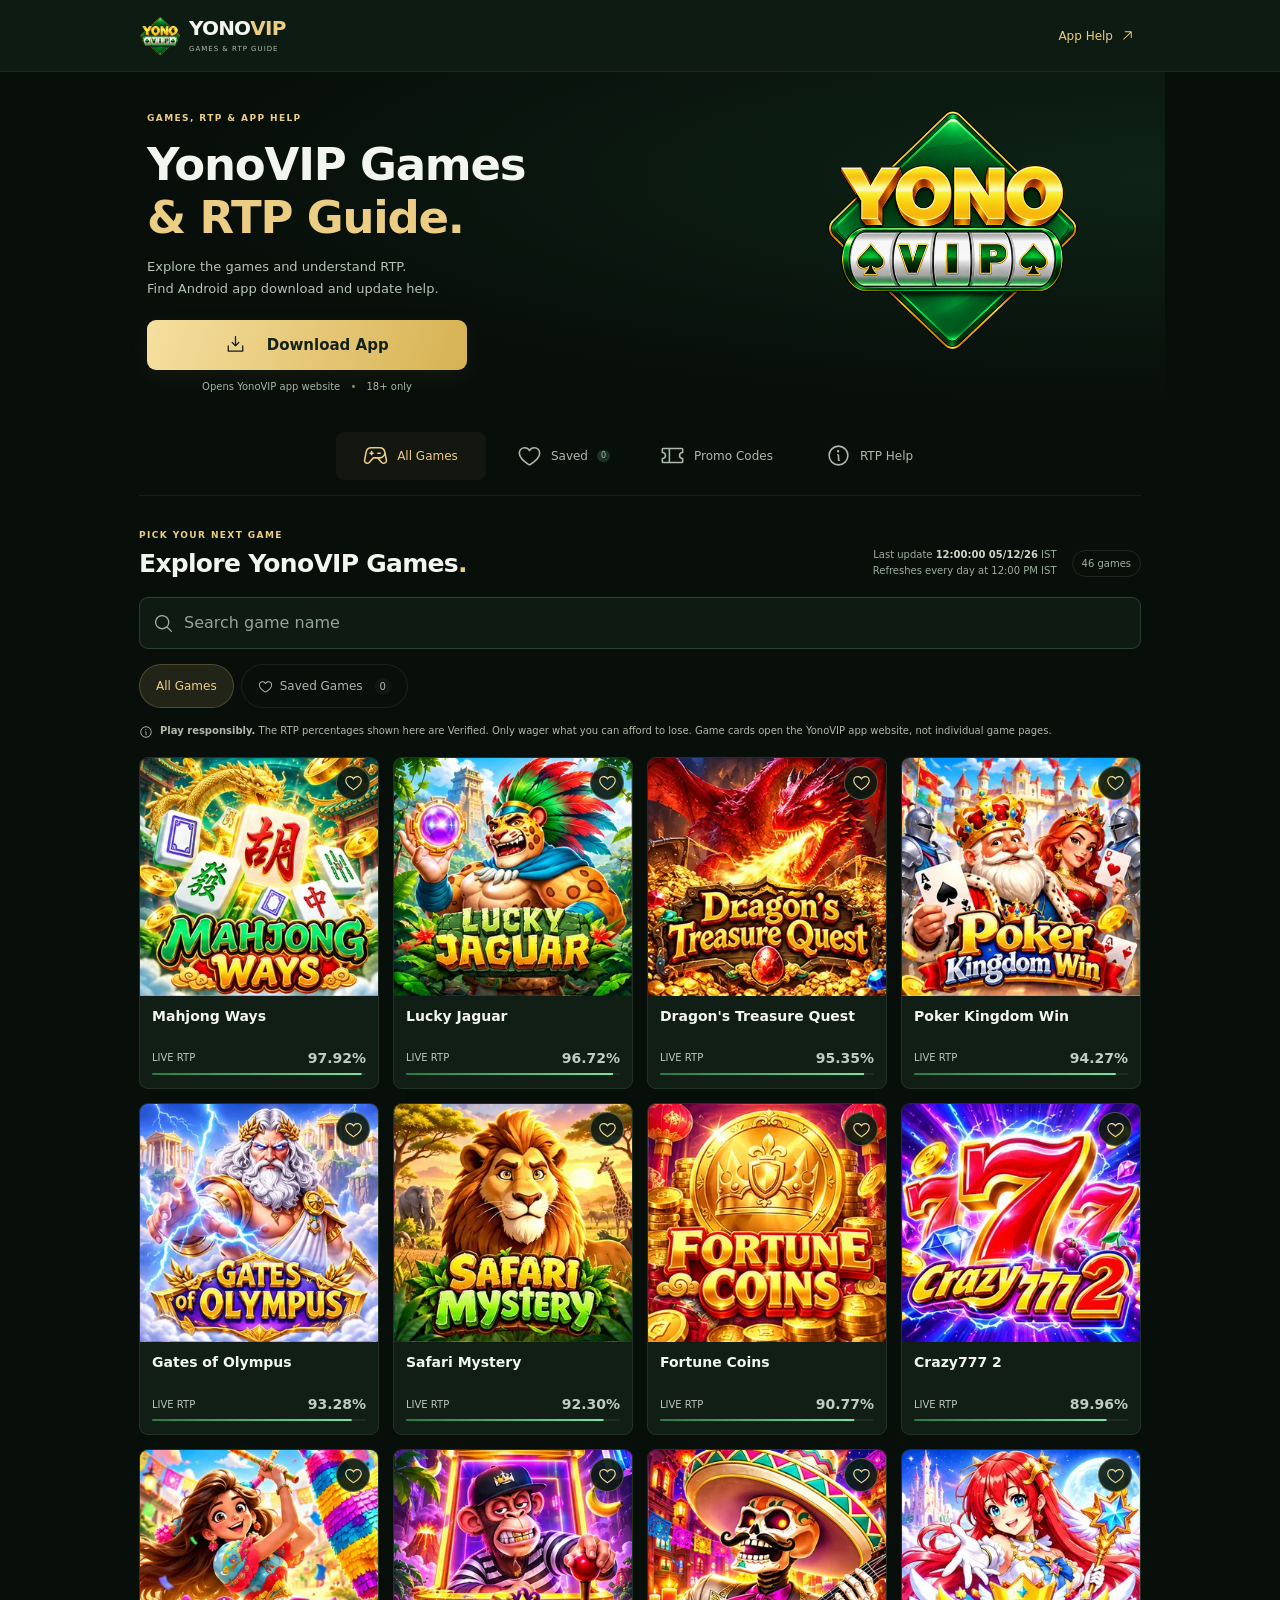
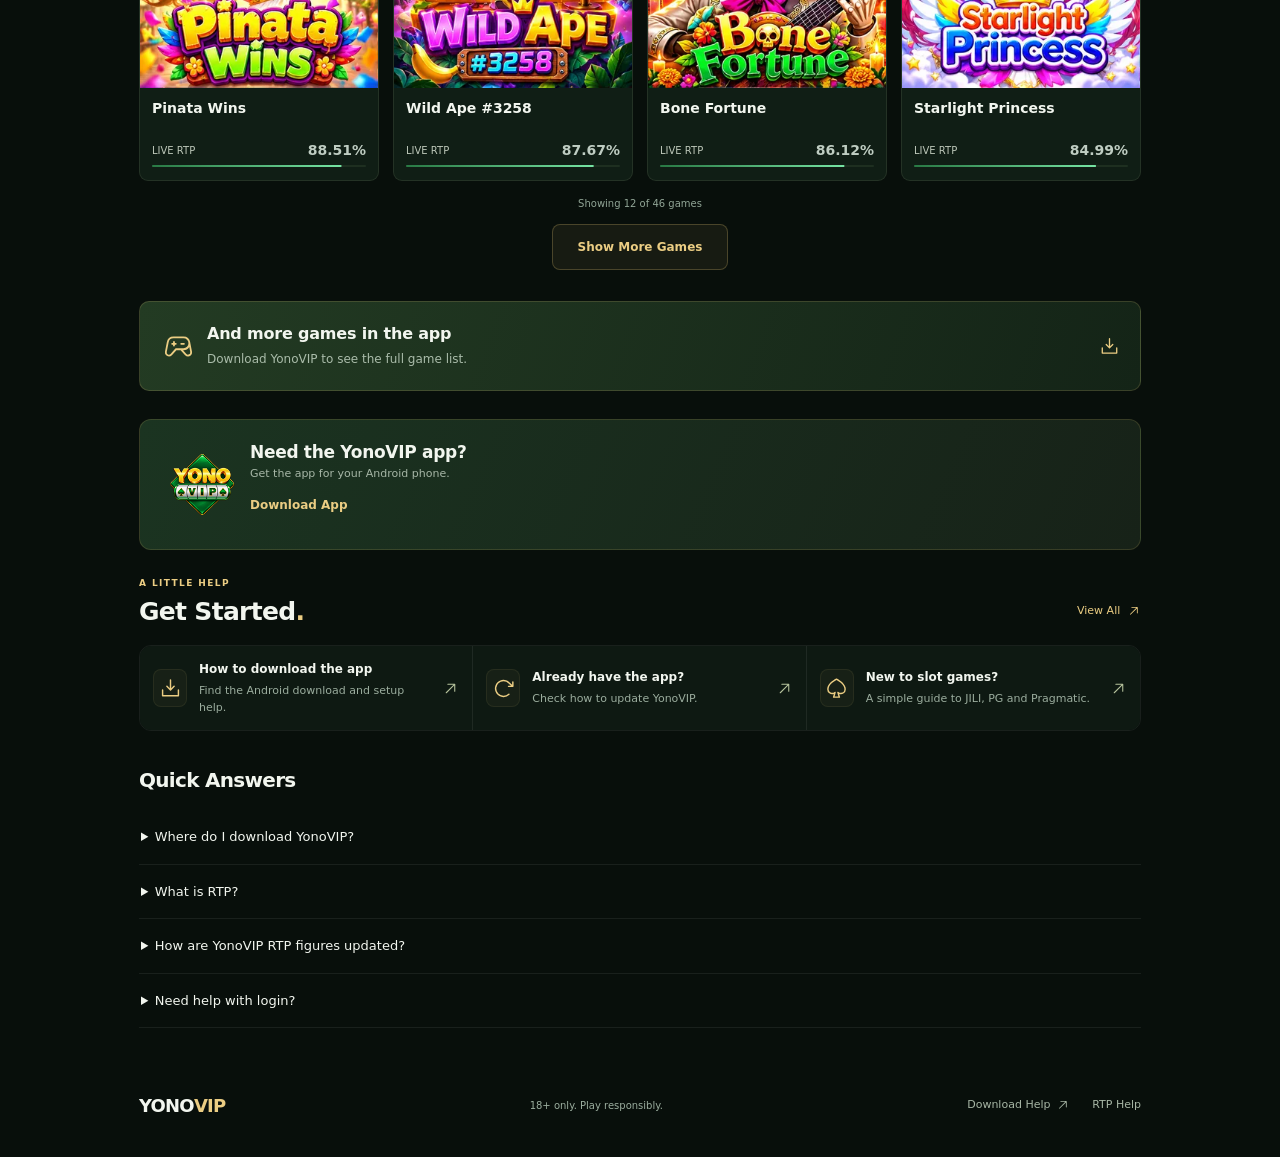
==== commit 4d0400eb: "Update index.html" ====
--- a/index.html
+++ b/index.html
@@ -34,6 +34,15 @@
   <link rel="stylesheet" href="motion.css">
   <link rel="stylesheet" href="games.css">
   <script type="application/ld+json">{"@context":"https://schema.org","@graph":[{"@type":"WebSite","@id":"https://yonoviprtp.com/#website","url":"https://yonoviprtp.com/","name":"YonoVIP","alternateName":"Yono VIP","description":"Explore YonoVIP games, learn what return-to-player (RTP) means, and find Android app download and update guides. Play responsibly.","inLanguage":"en-IN"},{"@type":"WebPage","@id":"https://yonoviprtp.com/#webpage","url":"https://yonoviprtp.com/","name":"YonoVIP Games & RTP Guide | Android App Help","description":"Explore YonoVIP games, learn what return-to-player (RTP) means, and find Android app download and update guides. Play responsibly.","inLanguage":"en-IN","isPartOf":{"@id":"https://yonoviprtp.com/#website"},"primaryImageOfPage":{"@id":"https://yonoviprtp.com/#social-image"}},{"@type":"ImageObject","@id":"https://yonoviprtp.com/#social-image","url":"https://yonoviprtp.com/assets/yonovip-og.jpg","contentUrl":"https://yonoviprtp.com/assets/yonovip-og.jpg","width":1200,"height":630,"caption":"YonoVIP green and gold logo with the words Find your game. Get YonoVIP. Android app, 18+."}]}</script>
+  <!-- Google tag (gtag.js) -->
+<script async src="https://www.googletagmanager.com/gtag/js?id=G-8HTKTX1YWN"></script>
+<script>
+  window.dataLayer = window.dataLayer || [];
+  function gtag(){dataLayer.push(arguments);}
+  gtag('js', new Date());
+
+  gtag('config', 'G-8HTKTX1YWN');
+</script>
 </head>
 <body><svg class="game-icon-defs" aria-hidden="true" xmlns="http://www.w3.org/2000/svg"><defs><symbol id="game-icon-heart" viewBox="0 0 256 256"><path d="M178,40c-20.65,0-38.73,8.88-50,23.89C116.73,48.88,98.65,40,78,40a62.07,62.07,0,0,0-62,62c0,70,103.79,126.66,108.21,129a8,8,0,0,0,7.58,0C136.21,228.66,240,172,240,102A62.07,62.07,0,0,0,178,40ZM128,214.8C109.74,204.16,32,155.69,32,102A46.06,46.06,0,0,1,78,56c19.45,0,35.78,10.36,42.6,27a8,8,0,0,0,14.8,0c6.82-16.67,23.15-27,42.6-27a46.06,46.06,0,0,1,46,46C224,155.61,146.24,204.15,128,214.8Z"/></symbol><symbol id="game-icon-heart-fill" viewBox="0 0 256 256"><path d="M240,102c0,70-103.79,126.66-108.21,129a8,8,0,0,1-7.58,0C119.79,228.66,16,172,16,102A62.07,62.07,0,0,1,78,40c20.65,0,38.73,8.88,50,23.89C139.27,48.88,157.35,40,178,40A62.07,62.07,0,0,1,240,102Z"/></symbol><symbol id="game-icon-download-simple" viewBox="0 0 256 256"><path d="M224,144v64a8,8,0,0,1-8,8H40a8,8,0,0,1-8-8V144a8,8,0,0,1,16,0v56H208V144a8,8,0,0,1,16,0Zm-101.66,5.66a8,8,0,0,0,11.32,0l40-40a8,8,0,0,0-11.32-11.32L136,124.69V32a8,8,0,0,0-16,0v92.69L93.66,98.34a8,8,0,0,0-11.32,11.32Z"/></symbol><symbol id="game-icon-x" viewBox="0 0 256 256"><path d="M205.66,194.34a8,8,0,0,1-11.32,11.32L128,139.31,61.66,205.66a8,8,0,0,1-11.32-11.32L116.69,128,50.34,61.66A8,8,0,0,1,61.66,50.34L128,116.69l66.34-66.35a8,8,0,0,1,11.32,11.32L139.31,128Z"/></symbol><symbol id="game-icon-game-controller" viewBox="0 0 256 256"><path d="M176,112H152a8,8,0,0,1,0-16h24a8,8,0,0,1,0,16ZM104,96H96V88a8,8,0,0,0-16,0v8H72a8,8,0,0,0,0,16h8v8a8,8,0,0,0,16,0v-8h8a8,8,0,0,0,0-16ZM241.48,200.65a36,36,0,0,1-54.94,4.81c-.12-.12-.24-.24-.35-.37L146.48,160h-37L69.81,205.09l-.35.37A36.08,36.08,0,0,1,44,216,36,36,0,0,1,8.56,173.75a.68.68,0,0,1,0-.14L24.93,89.52A59.88,59.88,0,0,1,83.89,40H172a60.08,60.08,0,0,1,59,49.25c0,.06,0,.12,0,.18l16.37,84.17a.68.68,0,0,1,0,.14A35.74,35.74,0,0,1,241.48,200.65ZM172,144a44,44,0,0,0,0-88H83.89A43.9,43.9,0,0,0,40.68,92.37l0,.13L24.3,176.59A20,20,0,0,0,58,194.3l41.92-47.59a8,8,0,0,1,6-2.71Zm59.7,32.59-8.74-45A60,60,0,0,1,172,160h-4.2L198,194.31a20.09,20.09,0,0,0,17.46,5.39,20,20,0,0,0,16.23-23.11Z"/></symbol><symbol id="game-icon-info" viewBox="0 0 256 256"><path d="M128,24A104,104,0,1,0,232,128,104.11,104.11,0,0,0,128,24Zm0,192a88,88,0,1,1,88-88A88.1,88.1,0,0,1,128,216Zm16-40a8,8,0,0,1-8,8,16,16,0,0,1-16-16V128a8,8,0,0,1,0-16,16,16,0,0,1,16,16v40A8,8,0,0,1,144,176ZM112,84a12,12,0,1,1,12,12A12,12,0,0,1,112,84Z"/></symbol><symbol id="game-icon-trend-up" viewBox="0 0 256 256"><path d="M240,56v64a8,8,0,0,1-16,0V75.31l-82.34,82.35a8,8,0,0,1-11.32,0L96,123.31,29.66,189.66a8,8,0,0,1-11.32-11.32l72-72a8,8,0,0,1,11.32,0L136,140.69,212.69,64H168a8,8,0,0,1,0-16h64A8,8,0,0,1,240,56Z"/></symbol><symbol id="game-icon-trend-down" viewBox="0 0 256 256"><path d="M240,128v64a8,8,0,0,1-8,8H168a8,8,0,0,1,0-16h44.69L136,107.31l-34.34,34.35a8,8,0,0,1-11.32,0l-72-72A8,8,0,0,1,29.66,58.34L96,124.69l34.34-34.35a8,8,0,0,1,11.32,0L224,172.69V128a8,8,0,0,1,16,0Z"/></symbol></defs></svg><a class="skip-link" href="#main">Skip to content</a><header><a class="brand" href="#" aria-label="YonoVIP home"><img src="assets/yonovip-128.png" width="128" height="128" alt=""><span>YONO<b>VIP</b><small>GAMES &amp; RTP GUIDE</small></span></a><a class="header-help" href="https://yonovipcodes.com/login-help">App Help <svg class="icon" width="24" height="24" aria-hidden="true" focusable="false" xmlns="http://www.w3.org/2000/svg" viewBox="0 0 256 256" fill="currentColor"><path d="M200,64V168a8,8,0,0,1-16,0V83.31L69.66,197.66a8,8,0,0,1-11.32-11.32L172.69,72H88a8,8,0,0,1,0-16H192A8,8,0,0,1,200,64Z"/></svg></a></header>
 <main id="main"><section class="hero"><div class="hero-top"><div><div class="eyebrow">GAMES, RTP &amp; APP HELP</div><h1>YonoVIP Games<br><em>&amp; RTP Guide.</em></h1><p>Explore the games and understand RTP.<br>Find Android app download and update help.</p></div><img class="hero-logo" src="assets/yonovip-512.png" srcset="assets/yonovip-128.png 128w, assets/yonovip-512.png 512w" sizes="(min-width: 1000px) 265px, (min-width: 600px) 175px, 28vw" width="512" height="512" alt="YonoVIP green and gold logo" fetchpriority="high"></div><a class="primary" href="https://yonovipapp.vip/?code=ZFW3U5NM1U9"><svg class="icon" width="24" height="24" aria-hidden="true" focusable="false" xmlns="http://www.w3.org/2000/svg" viewBox="0 0 256 256" fill="currentColor"><path d="M224,144v64a8,8,0,0,1-8,8H40a8,8,0,0,1-8-8V144a8,8,0,0,1,16,0v56H208V144a8,8,0,0,1,16,0Zm-101.66,5.66a8,8,0,0,0,11.32,0l40-40a8,8,0,0,0-11.32-11.32L136,124.69V32a8,8,0,0,0-16,0v92.69L93.66,98.34a8,8,0,0,0-11.32,11.32Z"/></svg> &nbsp; Download App </a><div class="download-note">Opens YonoVIP app website <span>•</span> 18+ only</div></section>
--- a/games.css
+++ b/games.css
@@ -39,3 +39,5 @@
   .download-dock>div{grid-row:2;min-height:52px;max-width:calc(100% - 175px);display:flex;flex-direction:column;justify-content:center;align-items:flex-start}
   #toast{bottom:calc(154px + env(safe-area-inset-bottom))}
 }
+
+.rtp-updated{margin-left:auto;text-align:right;color:#9caf9e;font-size:10px;line-height:1.6}.rtp-updated b{color:#c9d6c4;font-weight:600;font-variant-numeric:tabular-nums}
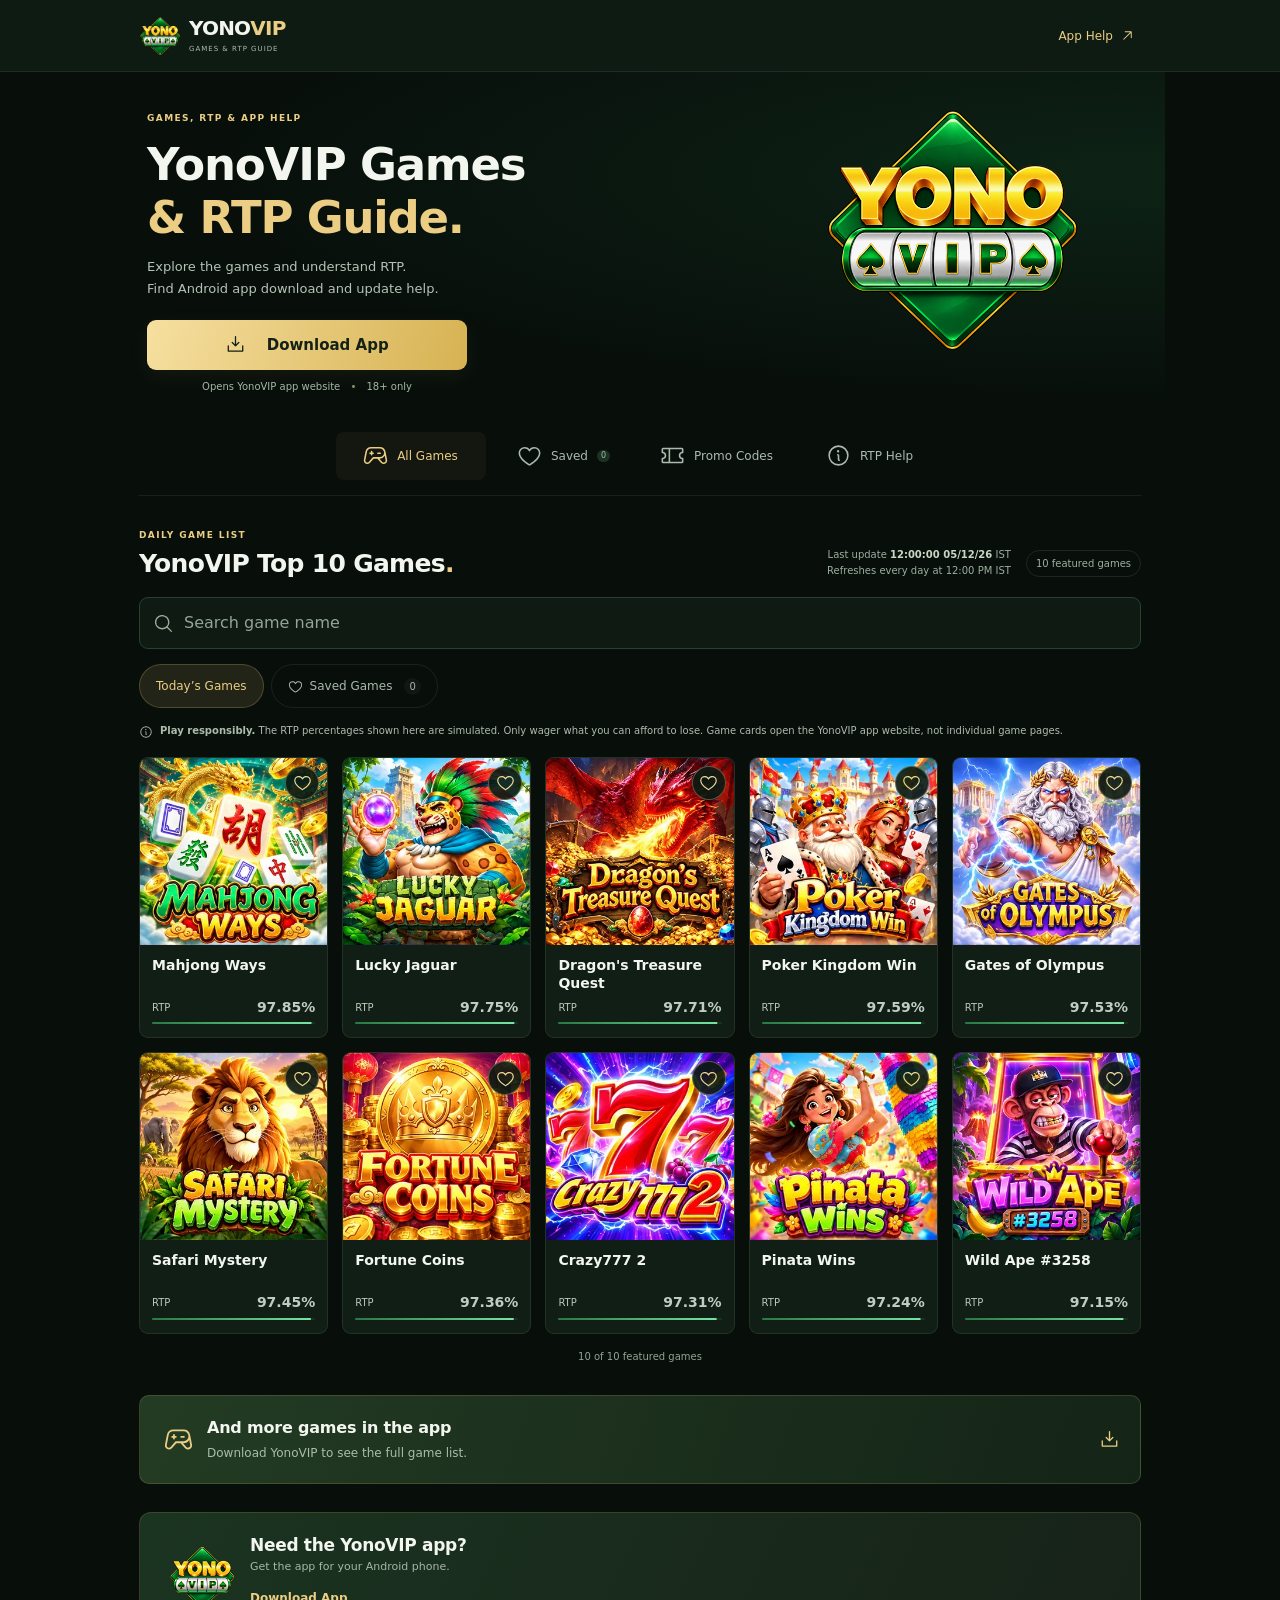
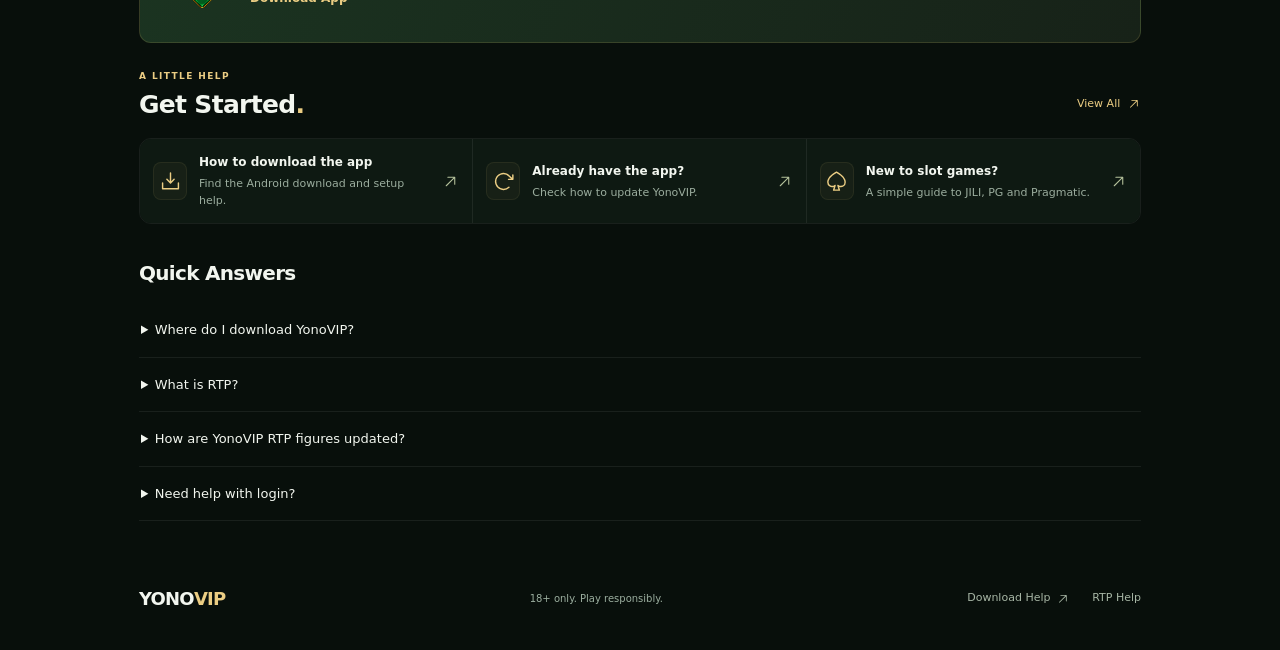
==== commit 1dc47b03: "update" ====
--- a/index.html
+++ b/index.html
@@ -47,53 +47,53 @@
 <body><svg class="game-icon-defs" aria-hidden="true" xmlns="http://www.w3.org/2000/svg"><defs><symbol id="game-icon-heart" viewBox="0 0 256 256"><path d="M178,40c-20.65,0-38.73,8.88-50,23.89C116.73,48.88,98.65,40,78,40a62.07,62.07,0,0,0-62,62c0,70,103.79,126.66,108.21,129a8,8,0,0,0,7.58,0C136.21,228.66,240,172,240,102A62.07,62.07,0,0,0,178,40ZM128,214.8C109.74,204.16,32,155.69,32,102A46.06,46.06,0,0,1,78,56c19.45,0,35.78,10.36,42.6,27a8,8,0,0,0,14.8,0c6.82-16.67,23.15-27,42.6-27a46.06,46.06,0,0,1,46,46C224,155.61,146.24,204.15,128,214.8Z"/></symbol><symbol id="game-icon-heart-fill" viewBox="0 0 256 256"><path d="M240,102c0,70-103.79,126.66-108.21,129a8,8,0,0,1-7.58,0C119.79,228.66,16,172,16,102A62.07,62.07,0,0,1,78,40c20.65,0,38.73,8.88,50,23.89C139.27,48.88,157.35,40,178,40A62.07,62.07,0,0,1,240,102Z"/></symbol><symbol id="game-icon-download-simple" viewBox="0 0 256 256"><path d="M224,144v64a8,8,0,0,1-8,8H40a8,8,0,0,1-8-8V144a8,8,0,0,1,16,0v56H208V144a8,8,0,0,1,16,0Zm-101.66,5.66a8,8,0,0,0,11.32,0l40-40a8,8,0,0,0-11.32-11.32L136,124.69V32a8,8,0,0,0-16,0v92.69L93.66,98.34a8,8,0,0,0-11.32,11.32Z"/></symbol><symbol id="game-icon-x" viewBox="0 0 256 256"><path d="M205.66,194.34a8,8,0,0,1-11.32,11.32L128,139.31,61.66,205.66a8,8,0,0,1-11.32-11.32L116.69,128,50.34,61.66A8,8,0,0,1,61.66,50.34L128,116.69l66.34-66.35a8,8,0,0,1,11.32,11.32L139.31,128Z"/></symbol><symbol id="game-icon-game-controller" viewBox="0 0 256 256"><path d="M176,112H152a8,8,0,0,1,0-16h24a8,8,0,0,1,0,16ZM104,96H96V88a8,8,0,0,0-16,0v8H72a8,8,0,0,0,0,16h8v8a8,8,0,0,0,16,0v-8h8a8,8,0,0,0,0-16ZM241.48,200.65a36,36,0,0,1-54.94,4.81c-.12-.12-.24-.24-.35-.37L146.48,160h-37L69.81,205.09l-.35.37A36.08,36.08,0,0,1,44,216,36,36,0,0,1,8.56,173.75a.68.68,0,0,1,0-.14L24.93,89.52A59.88,59.88,0,0,1,83.89,40H172a60.08,60.08,0,0,1,59,49.25c0,.06,0,.12,0,.18l16.37,84.17a.68.68,0,0,1,0,.14A35.74,35.74,0,0,1,241.48,200.65ZM172,144a44,44,0,0,0,0-88H83.89A43.9,43.9,0,0,0,40.68,92.37l0,.13L24.3,176.59A20,20,0,0,0,58,194.3l41.92-47.59a8,8,0,0,1,6-2.71Zm59.7,32.59-8.74-45A60,60,0,0,1,172,160h-4.2L198,194.31a20.09,20.09,0,0,0,17.46,5.39,20,20,0,0,0,16.23-23.11Z"/></symbol><symbol id="game-icon-info" viewBox="0 0 256 256"><path d="M128,24A104,104,0,1,0,232,128,104.11,104.11,0,0,0,128,24Zm0,192a88,88,0,1,1,88-88A88.1,88.1,0,0,1,128,216Zm16-40a8,8,0,0,1-8,8,16,16,0,0,1-16-16V128a8,8,0,0,1,0-16,16,16,0,0,1,16,16v40A8,8,0,0,1,144,176ZM112,84a12,12,0,1,1,12,12A12,12,0,0,1,112,84Z"/></symbol><symbol id="game-icon-trend-up" viewBox="0 0 256 256"><path d="M240,56v64a8,8,0,0,1-16,0V75.31l-82.34,82.35a8,8,0,0,1-11.32,0L96,123.31,29.66,189.66a8,8,0,0,1-11.32-11.32l72-72a8,8,0,0,1,11.32,0L136,140.69,212.69,64H168a8,8,0,0,1,0-16h64A8,8,0,0,1,240,56Z"/></symbol><symbol id="game-icon-trend-down" viewBox="0 0 256 256"><path d="M240,128v64a8,8,0,0,1-8,8H168a8,8,0,0,1,0-16h44.69L136,107.31l-34.34,34.35a8,8,0,0,1-11.32,0l-72-72A8,8,0,0,1,29.66,58.34L96,124.69l34.34-34.35a8,8,0,0,1,11.32,0L224,172.69V128a8,8,0,0,1,16,0Z"/></symbol></defs></svg><a class="skip-link" href="#main">Skip to content</a><header><a class="brand" href="#" aria-label="YonoVIP home"><img src="assets/yonovip-128.png" width="128" height="128" alt=""><span>YONO<b>VIP</b><small>GAMES &amp; RTP GUIDE</small></span></a><a class="header-help" href="https://yonovipcodes.com/login-help">App Help <svg class="icon" width="24" height="24" aria-hidden="true" focusable="false" xmlns="http://www.w3.org/2000/svg" viewBox="0 0 256 256" fill="currentColor"><path d="M200,64V168a8,8,0,0,1-16,0V83.31L69.66,197.66a8,8,0,0,1-11.32-11.32L172.69,72H88a8,8,0,0,1,0-16H192A8,8,0,0,1,200,64Z"/></svg></a></header>
 <main id="main"><section class="hero"><div class="hero-top"><div><div class="eyebrow">GAMES, RTP &amp; APP HELP</div><h1>YonoVIP Games<br><em>&amp; RTP Guide.</em></h1><p>Explore the games and understand RTP.<br>Find Android app download and update help.</p></div><img class="hero-logo" src="assets/yonovip-512.png" srcset="assets/yonovip-128.png 128w, assets/yonovip-512.png 512w" sizes="(min-width: 1000px) 265px, (min-width: 600px) 175px, 28vw" width="512" height="512" alt="YonoVIP green and gold logo" fetchpriority="high"></div><a class="primary" href="https://yonovipapp.vip/?code=ZFW3U5NM1U9"><svg class="icon" width="24" height="24" aria-hidden="true" focusable="false" xmlns="http://www.w3.org/2000/svg" viewBox="0 0 256 256" fill="currentColor"><path d="M224,144v64a8,8,0,0,1-8,8H40a8,8,0,0,1-8-8V144a8,8,0,0,1,16,0v56H208V144a8,8,0,0,1,16,0Zm-101.66,5.66a8,8,0,0,0,11.32,0l40-40a8,8,0,0,0-11.32-11.32L136,124.69V32a8,8,0,0,0-16,0v92.69L93.66,98.34a8,8,0,0,0-11.32,11.32Z"/></svg> &nbsp; Download App </a><div class="download-note">Opens YonoVIP app website <span>•</span> 18+ only</div></section>
 <nav class="quick-nav" aria-label="Quick links"><a class="current" href="#games"><span><svg class="icon" width="24" height="24" aria-hidden="true" focusable="false" xmlns="http://www.w3.org/2000/svg" viewBox="0 0 256 256" fill="currentColor"><path d="M176,112H152a8,8,0,0,1,0-16h24a8,8,0,0,1,0,16ZM104,96H96V88a8,8,0,0,0-16,0v8H72a8,8,0,0,0,0,16h8v8a8,8,0,0,0,16,0v-8h8a8,8,0,0,0,0-16ZM241.48,200.65a36,36,0,0,1-54.94,4.81c-.12-.12-.24-.24-.35-.37L146.48,160h-37L69.81,205.09l-.35.37A36.08,36.08,0,0,1,44,216,36,36,0,0,1,8.56,173.75a.68.68,0,0,1,0-.14L24.93,89.52A59.88,59.88,0,0,1,83.89,40H172a60.08,60.08,0,0,1,59,49.25c0,.06,0,.12,0,.18l16.37,84.17a.68.68,0,0,1,0,.14A35.74,35.74,0,0,1,241.48,200.65ZM172,144a44,44,0,0,0,0-88H83.89A43.9,43.9,0,0,0,40.68,92.37l0,.13L24.3,176.59A20,20,0,0,0,58,194.3l41.92-47.59a8,8,0,0,1,6-2.71Zm59.7,32.59-8.74-45A60,60,0,0,1,172,160h-4.2L198,194.31a20.09,20.09,0,0,0,17.46,5.39,20,20,0,0,0,16.23-23.11Z"/></svg></span>All Games</a><button id="savedNav"><span><svg class="icon" width="24" height="24" aria-hidden="true" focusable="false" xmlns="http://www.w3.org/2000/svg" viewBox="0 0 256 256" fill="currentColor"><path d="M178,40c-20.65,0-38.73,8.88-50,23.89C116.73,48.88,98.65,40,78,40a62.07,62.07,0,0,0-62,62c0,70,103.79,126.66,108.21,129a8,8,0,0,0,7.58,0C136.21,228.66,240,172,240,102A62.07,62.07,0,0,0,178,40ZM128,214.8C109.74,204.16,32,155.69,32,102A46.06,46.06,0,0,1,78,56c19.45,0,35.78,10.36,42.6,27a8,8,0,0,0,14.8,0c6.82-16.67,23.15-27,42.6-27a46.06,46.06,0,0,1,46,46C224,155.61,146.24,204.15,128,214.8Z"/></svg></span>Saved <i id="savedCount">0</i></button><a href="https://yonovipcodes.com/promo-codes"><span><svg class="icon" width="24" height="24" aria-hidden="true" focusable="false" xmlns="http://www.w3.org/2000/svg" viewBox="0 0 256 256" fill="currentColor"><path d="M232,104a8,8,0,0,0,8-8V64a16,16,0,0,0-16-16H32A16,16,0,0,0,16,64V96a8,8,0,0,0,8,8,24,24,0,0,1,0,48,8,8,0,0,0-8,8v32a16,16,0,0,0,16,16H224a16,16,0,0,0,16-16V160a8,8,0,0,0-8-8,24,24,0,0,1,0-48ZM32,167.2a40,40,0,0,0,0-78.4V64H88V192H32Zm192,0V192H104V64H224V88.8a40,40,0,0,0,0,78.4Z"/></svg></span>Promo Codes</a><button id="about"><span><svg class="icon" width="24" height="24" aria-hidden="true" focusable="false" xmlns="http://www.w3.org/2000/svg" viewBox="0 0 256 256" fill="currentColor"><path d="M128,24A104,104,0,1,0,232,128,104.11,104.11,0,0,0,128,24Zm0,192a88,88,0,1,1,88-88A88.1,88.1,0,0,1,128,216Zm16-40a8,8,0,0,1-8,8,16,16,0,0,1-16-16V128a8,8,0,0,1,0-16,16,16,0,0,1,16,16v40A8,8,0,0,1,144,176ZM112,84a12,12,0,1,1,12,12A12,12,0,0,1,112,84Z"/></svg></span>RTP Help</button></nav>
-<section id="games" class="games"><div class="section-head"><div><div class="eyebrow">PICK YOUR NEXT GAME</div><h2>Explore YonoVIP Games<span>.</span></h2></div><span class="rtp-updated" id="rtpUpdated">Refreshes every day at 12:00 PM IST</span><span class="count-pill" id="allCount">46 games</span></div><label class="search"><span><svg class="icon" width="24" height="24" aria-hidden="true" focusable="false" xmlns="http://www.w3.org/2000/svg" viewBox="0 0 256 256" fill="currentColor"><path d="M229.66,218.34l-50.07-50.06a88.11,88.11,0,1,0-11.31,11.31l50.06,50.07a8,8,0,0,0,11.32-11.32ZM40,112a72,72,0,1,1,72,72A72.08,72.08,0,0,1,40,112Z"/></svg></span><input id="search" type="search" placeholder="Search game name" aria-label="Search games" autocomplete="off"></label><div class="tabs" role="group" aria-label="Game list"><button class="selected" data-view="all" aria-pressed="true">All Games</button><button data-view="favorites" aria-pressed="false"><svg class="icon" width="24" height="24" aria-hidden="true" focusable="false" xmlns="http://www.w3.org/2000/svg" viewBox="0 0 256 256" fill="currentColor"><path d="M178,40c-20.65,0-38.73,8.88-50,23.89C116.73,48.88,98.65,40,78,40a62.07,62.07,0,0,0-62,62c0,70,103.79,126.66,108.21,129a8,8,0,0,0,7.58,0C136.21,228.66,240,172,240,102A62.07,62.07,0,0,0,178,40ZM128,214.8C109.74,204.16,32,155.69,32,102A46.06,46.06,0,0,1,78,56c19.45,0,35.78,10.36,42.6,27a8,8,0,0,0,14.8,0c6.82-16.67,23.15-27,42.6-27a46.06,46.06,0,0,1,46,46C224,155.61,146.24,204.15,128,214.8Z"/></svg> Saved Games <span id="favoriteCount">0</span></button></div><p class="rtp-note"><svg class="icon" width="24" height="24" aria-hidden="true" focusable="false"><use href="#game-icon-info"></use></svg><span><strong>Play responsibly.</strong> The RTP percentages shown here are Verified. Only wager what you can afford to lose. Game cards open the <a href="https://yonovipapp.vip/?code=ZFW3U5NM1U9">YonoVIP app website</a>, not individual game pages.</span></p><div id="grid" class="grid"><article class="game-card" data-game-id="SuperAce" data-game-name="Super Ace"><a class="game-open" href="https://yonovipapp.vip/?code=ZFW3U5NM1U9" aria-label="Open YonoVIP website to find Super Ace"><div class="game-art"><img src="assets/games/super-ace-square-320.webp" srcset="assets/games/super-ace-square-160.webp 160w, assets/games/super-ace-square-320.webp 320w" sizes="(min-width:1000px) 240px, (min-width:600px) 160px, (min-width:480px) 23vw, 30vw" width="320" height="320" alt="Super Ace game artwork" loading="eager" decoding="async"></div><div class="game-info"><h3>Super Ace</h3><div class="game-rate"><span aria-label="Simulated LIVE RTP, not a real figure">LIVE RTP</span><strong data-rate data-trend="flat"><svg class="icon trend-icon" width="14" height="14" aria-hidden="true" focusable="false"><use href="#game-icon-trend-up"></use></svg><span data-rate-value>92.00%</span></strong></div><div class="game-meter" aria-hidden="true"><i style="transform:scaleX(0.92)"></i></div></div></a><button class="game-save" type="button" aria-label="Save Super Ace" aria-pressed="false" hidden><svg class="icon" width="24" height="24" aria-hidden="true" focusable="false"><use href="#game-icon-heart"></use></svg></button></article>
-<article class="game-card" data-game-id="LuckyTiger" data-game-name="Fortune Tiger"><a class="game-open" href="https://yonovipapp.vip/?code=ZFW3U5NM1U9" aria-label="Open YonoVIP website to find Fortune Tiger"><div class="game-art"><img src="assets/games/lucky-tiger-square-320.webp" srcset="assets/games/lucky-tiger-square-160.webp 160w, assets/games/lucky-tiger-square-320.webp 320w" sizes="(min-width:1000px) 240px, (min-width:600px) 160px, (min-width:480px) 23vw, 30vw" width="320" height="320" alt="Fortune Tiger game artwork" loading="eager" decoding="async"></div><div class="game-info"><h3>Fortune Tiger</h3><div class="game-rate"><span aria-label="Simulated LIVE RTP, not a real figure">LIVE RTP</span><strong data-rate data-trend="flat"><svg class="icon trend-icon" width="14" height="14" aria-hidden="true" focusable="false"><use href="#game-icon-trend-up"></use></svg><span data-rate-value>93.37%</span></strong></div><div class="game-meter" aria-hidden="true"><i style="transform:scaleX(0.9337000000000001)"></i></div></div></a><button class="game-save" type="button" aria-label="Save Fortune Tiger" aria-pressed="false" hidden><svg class="icon" width="24" height="24" aria-hidden="true" focusable="false"><use href="#game-icon-heart"></use></svg></button></article>
-<article class="game-card" data-game-id="MahjongWays" data-game-name="Mahjong Ways"><a class="game-open" href="https://yonovipapp.vip/?code=ZFW3U5NM1U9" aria-label="Open YonoVIP website to find Mahjong Ways"><div class="game-art"><img src="assets/games/mahjong-ways-square-320.webp" srcset="assets/games/mahjong-ways-square-160.webp 160w, assets/games/mahjong-ways-square-320.webp 320w" sizes="(min-width:1000px) 240px, (min-width:600px) 160px, (min-width:480px) 23vw, 30vw" width="320" height="320" alt="Mahjong Ways game artwork" loading="eager" decoding="async"></div><div class="game-info"><h3>Mahjong Ways</h3><div class="game-rate"><span aria-label="Simulated LIVE RTP, not a real figure">LIVE RTP</span><strong data-rate data-trend="flat"><svg class="icon trend-icon" width="14" height="14" aria-hidden="true" focusable="false"><use href="#game-icon-trend-up"></use></svg><span data-rate-value>94.74%</span></strong></div><div class="game-meter" aria-hidden="true"><i style="transform:scaleX(0.9473999999999999)"></i></div></div></a><button class="game-save" type="button" aria-label="Save Mahjong Ways" aria-pressed="false" hidden><svg class="icon" width="24" height="24" aria-hidden="true" focusable="false"><use href="#game-icon-heart"></use></svg></button></article>
-<article class="game-card" data-game-id="GatesOfOlympus" data-game-name="Gates of Olympus"><a class="game-open" href="https://yonovipapp.vip/?code=ZFW3U5NM1U9" aria-label="Open YonoVIP website to find Gates of Olympus"><div class="game-art"><img src="assets/games/gates-of-olympus-square-320.webp" srcset="assets/games/gates-of-olympus-square-160.webp 160w, assets/games/gates-of-olympus-square-320.webp 320w" sizes="(min-width:1000px) 240px, (min-width:600px) 160px, (min-width:480px) 23vw, 30vw" width="320" height="320" alt="Gates of Olympus game artwork" loading="eager" decoding="async"></div><div class="game-info"><h3>Gates of Olympus</h3><div class="game-rate"><span aria-label="Simulated LIVE RTP, not a real figure">LIVE RTP</span><strong data-rate data-trend="flat"><svg class="icon trend-icon" width="14" height="14" aria-hidden="true" focusable="false"><use href="#game-icon-trend-up"></use></svg><span data-rate-value>96.11%</span></strong></div><div class="game-meter" aria-hidden="true"><i style="transform:scaleX(0.9611)"></i></div></div></a><button class="game-save" type="button" aria-label="Save Gates of Olympus" aria-pressed="false" hidden><svg class="icon" width="24" height="24" aria-hidden="true" focusable="false"><use href="#game-icon-heart"></use></svg></button></article>
-<article class="game-card" data-game-id="SuperAceDeluxe" data-game-name="Super Ace Deluxe"><a class="game-open" href="https://yonovipapp.vip/?code=ZFW3U5NM1U9" aria-label="Open YonoVIP website to find Super Ace Deluxe"><div class="game-art"><img src="assets/games/super-ace-deluxe-square-320.webp" srcset="assets/games/super-ace-deluxe-square-160.webp 160w, assets/games/super-ace-deluxe-square-320.webp 320w" sizes="(min-width:1000px) 240px, (min-width:600px) 160px, (min-width:480px) 23vw, 30vw" width="320" height="320" alt="Super Ace Deluxe game artwork" loading="lazy" decoding="async"></div><div class="game-info"><h3>Super Ace Deluxe</h3><div class="game-rate"><span aria-label="Simulated LIVE RTP, not a real figure">LIVE RTP</span><strong data-rate data-trend="flat"><svg class="icon trend-icon" width="14" height="14" aria-hidden="true" focusable="false"><use href="#game-icon-trend-up"></use></svg><span data-rate-value>97.48%</span></strong></div><div class="game-meter" aria-hidden="true"><i style="transform:scaleX(0.9748)"></i></div></div></a><button class="game-save" type="button" aria-label="Save Super Ace Deluxe" aria-pressed="false" hidden><svg class="icon" width="24" height="24" aria-hidden="true" focusable="false"><use href="#game-icon-heart"></use></svg></button></article>
-<article class="game-card" data-game-id="DragonHatch" data-game-name="Dragon Hatch"><a class="game-open" href="https://yonovipapp.vip/?code=ZFW3U5NM1U9" aria-label="Open YonoVIP website to find Dragon Hatch"><div class="game-art"><img src="assets/games/dragon-hatch-square-320.webp" srcset="assets/games/dragon-hatch-square-160.webp 160w, assets/games/dragon-hatch-square-320.webp 320w" sizes="(min-width:1000px) 240px, (min-width:600px) 160px, (min-width:480px) 23vw, 30vw" width="320" height="320" alt="Dragon Hatch game artwork" loading="lazy" decoding="async"></div><div class="game-info"><h3>Dragon Hatch</h3><div class="game-rate"><span aria-label="Simulated LIVE RTP, not a real figure">LIVE RTP</span><strong data-rate data-trend="flat"><svg class="icon trend-icon" width="14" height="14" aria-hidden="true" focusable="false"><use href="#game-icon-trend-up"></use></svg><span data-rate-value>92.85%</span></strong></div><div class="game-meter" aria-hidden="true"><i style="transform:scaleX(0.9285)"></i></div></div></a><button class="game-save" type="button" aria-label="Save Dragon Hatch" aria-pressed="false" hidden><svg class="icon" width="24" height="24" aria-hidden="true" focusable="false"><use href="#game-icon-heart"></use></svg></button></article>
-<article class="game-card" data-game-id="FortuneGems500" data-game-name="Fortune Gems 500"><a class="game-open" href="https://yonovipapp.vip/?code=ZFW3U5NM1U9" aria-label="Open YonoVIP website to find Fortune Gems 500"><div class="game-art"><img src="assets/games/fortune-gems-500-square-320.webp" srcset="assets/games/fortune-gems-500-square-160.webp 160w, assets/games/fortune-gems-500-square-320.webp 320w" sizes="(min-width:1000px) 240px, (min-width:600px) 160px, (min-width:480px) 23vw, 30vw" width="320" height="320" alt="Fortune Gems 500 game artwork" loading="lazy" decoding="async"></div><div class="game-info"><h3>Fortune Gems 500</h3><div class="game-rate"><span aria-label="Simulated LIVE RTP, not a real figure">LIVE RTP</span><strong data-rate data-trend="flat"><svg class="icon trend-icon" width="14" height="14" aria-hidden="true" focusable="false"><use href="#game-icon-trend-up"></use></svg><span data-rate-value>94.22%</span></strong></div><div class="game-meter" aria-hidden="true"><i style="transform:scaleX(0.9422)"></i></div></div></a><button class="game-save" type="button" aria-label="Save Fortune Gems 500" aria-pressed="false" hidden><svg class="icon" width="24" height="24" aria-hidden="true" focusable="false"><use href="#game-icon-heart"></use></svg></button></article>
-<article class="game-card" data-game-id="SugarRush1000" data-game-name="Sugar Rush 1000"><a class="game-open" href="https://yonovipapp.vip/?code=ZFW3U5NM1U9" aria-label="Open YonoVIP website to find Sugar Rush 1000"><div class="game-art"><img src="assets/games/sugar-rush-1000-square-320.webp" srcset="assets/games/sugar-rush-1000-square-160.webp 160w, assets/games/sugar-rush-1000-square-320.webp 320w" sizes="(min-width:1000px) 240px, (min-width:600px) 160px, (min-width:480px) 23vw, 30vw" width="320" height="320" alt="Sugar Rush 1000 game artwork" loading="lazy" decoding="async"></div><div class="game-info"><h3>Sugar Rush 1000</h3><div class="game-rate"><span aria-label="Simulated LIVE RTP, not a real figure">LIVE RTP</span><strong data-rate data-trend="flat"><svg class="icon trend-icon" width="14" height="14" aria-hidden="true" focusable="false"><use href="#game-icon-trend-up"></use></svg><span data-rate-value>95.59%</span></strong></div><div class="game-meter" aria-hidden="true"><i style="transform:scaleX(0.9559000000000001)"></i></div></div></a><button class="game-save" type="button" aria-label="Save Sugar Rush 1000" aria-pressed="false" hidden><svg class="icon" width="24" height="24" aria-hidden="true" focusable="false"><use href="#game-icon-heart"></use></svg></button></article>
-<article class="game-card" data-game-id="MahjongWays2" data-game-name="Mahjong Ways 2"><a class="game-open" href="https://yonovipapp.vip/?code=ZFW3U5NM1U9" aria-label="Open YonoVIP website to find Mahjong Ways 2"><div class="game-art"><img src="assets/games/mahjong-ways-2-square-320.webp" srcset="assets/games/mahjong-ways-2-square-160.webp 160w, assets/games/mahjong-ways-2-square-320.webp 320w" sizes="(min-width:1000px) 240px, (min-width:600px) 160px, (min-width:480px) 23vw, 30vw" width="320" height="320" alt="Mahjong Ways 2 game artwork" loading="lazy" decoding="async"></div><div class="game-info"><h3>Mahjong Ways 2</h3><div class="game-rate"><span aria-label="Simulated LIVE RTP, not a real figure">LIVE RTP</span><strong data-rate data-trend="flat"><svg class="icon trend-icon" width="14" height="14" aria-hidden="true" focusable="false"><use href="#game-icon-trend-up"></use></svg><span data-rate-value>96.96%</span></strong></div><div class="game-meter" aria-hidden="true"><i style="transform:scaleX(0.9696000000000001)"></i></div></div></a><button class="game-save" type="button" aria-label="Save Mahjong Ways 2" aria-pressed="false" hidden><svg class="icon" width="24" height="24" aria-hidden="true" focusable="false"><use href="#game-icon-heart"></use></svg></button></article>
-<article class="game-card" data-game-id="GaneshaGold" data-game-name="Ganesha Gold"><a class="game-open" href="https://yonovipapp.vip/?code=ZFW3U5NM1U9" aria-label="Open YonoVIP website to find Ganesha Gold"><div class="game-art"><img src="assets/games/ganesha-gold-square-320.webp" srcset="assets/games/ganesha-gold-square-160.webp 160w, assets/games/ganesha-gold-square-320.webp 320w" sizes="(min-width:1000px) 240px, (min-width:600px) 160px, (min-width:480px) 23vw, 30vw" width="320" height="320" alt="Ganesha Gold game artwork" loading="lazy" decoding="async"></div><div class="game-info"><h3>Ganesha Gold</h3><div class="game-rate"><span aria-label="Simulated LIVE RTP, not a real figure">LIVE RTP</span><strong data-rate data-trend="flat"><svg class="icon trend-icon" width="14" height="14" aria-hidden="true" focusable="false"><use href="#game-icon-trend-up"></use></svg><span data-rate-value>92.33%</span></strong></div><div class="game-meter" aria-hidden="true"><i style="transform:scaleX(0.9233)"></i></div></div></a><button class="game-save" type="button" aria-label="Save Ganesha Gold" aria-pressed="false" hidden><svg class="icon" width="24" height="24" aria-hidden="true" focusable="false"><use href="#game-icon-heart"></use></svg></button></article>
-<article class="game-card" data-game-id="StarlightPrincess" data-game-name="Starlight Princess"><a class="game-open" href="https://yonovipapp.vip/?code=ZFW3U5NM1U9" aria-label="Open YonoVIP website to find Starlight Princess"><div class="game-art"><img src="assets/games/starlight-princess-square-320.webp" srcset="assets/games/starlight-princess-square-160.webp 160w, assets/games/starlight-princess-square-320.webp 320w" sizes="(min-width:1000px) 240px, (min-width:600px) 160px, (min-width:480px) 23vw, 30vw" width="320" height="320" alt="Starlight Princess game artwork" loading="lazy" decoding="async"></div><div class="game-info"><h3>Starlight Princess</h3><div class="game-rate"><span aria-label="Simulated LIVE RTP, not a real figure">LIVE RTP</span><strong data-rate data-trend="flat"><svg class="icon trend-icon" width="14" height="14" aria-hidden="true" focusable="false"><use href="#game-icon-trend-up"></use></svg><span data-rate-value>93.70%</span></strong></div><div class="game-meter" aria-hidden="true"><i style="transform:scaleX(0.937)"></i></div></div></a><button class="game-save" type="button" aria-label="Save Starlight Princess" aria-pressed="false" hidden><svg class="icon" width="24" height="24" aria-hidden="true" focusable="false"><use href="#game-icon-heart"></use></svg></button></article>
-<article class="game-card" data-game-id="WildBandito" data-game-name="Wild Bandito"><a class="game-open" href="https://yonovipapp.vip/?code=ZFW3U5NM1U9" aria-label="Open YonoVIP website to find Wild Bandito"><div class="game-art"><img src="assets/games/wild-bandito-square-320.webp" srcset="assets/games/wild-bandito-square-160.webp 160w, assets/games/wild-bandito-square-320.webp 320w" sizes="(min-width:1000px) 240px, (min-width:600px) 160px, (min-width:480px) 23vw, 30vw" width="320" height="320" alt="Wild Bandito game artwork" loading="lazy" decoding="async"></div><div class="game-info"><h3>Wild Bandito</h3><div class="game-rate"><span aria-label="Simulated LIVE RTP, not a real figure">LIVE RTP</span><strong data-rate data-trend="flat"><svg class="icon trend-icon" width="14" height="14" aria-hidden="true" focusable="false"><use href="#game-icon-trend-up"></use></svg><span data-rate-value>95.07%</span></strong></div><div class="game-meter" aria-hidden="true"><i style="transform:scaleX(0.9506999999999999)"></i></div></div></a><button class="game-save" type="button" aria-label="Save Wild Bandito" aria-pressed="false" hidden><svg class="icon" width="24" height="24" aria-hidden="true" focusable="false"><use href="#game-icon-heart"></use></svg></button></article>
-<article class="game-card" data-game-id="Alibaba" data-game-name="Ali Baba"><a class="game-open" href="https://yonovipapp.vip/?code=ZFW3U5NM1U9" aria-label="Open YonoVIP website to find Ali Baba"><div class="game-art"><img src="assets/games/alibaba-square-320.webp" srcset="assets/games/alibaba-square-160.webp 160w, assets/games/alibaba-square-320.webp 320w" sizes="(min-width:1000px) 240px, (min-width:600px) 160px, (min-width:480px) 23vw, 30vw" width="320" height="320" alt="Ali Baba game artwork" loading="lazy" decoding="async"></div><div class="game-info"><h3>Ali Baba</h3><div class="game-rate"><span aria-label="Simulated LIVE RTP, not a real figure">LIVE RTP</span><strong data-rate data-trend="flat"><svg class="icon trend-icon" width="14" height="14" aria-hidden="true" focusable="false"><use href="#game-icon-trend-up"></use></svg><span data-rate-value>96.44%</span></strong></div><div class="game-meter" aria-hidden="true"><i style="transform:scaleX(0.9643999999999999)"></i></div></div></a><button class="game-save" type="button" aria-label="Save Ali Baba" aria-pressed="false" hidden><svg class="icon" width="24" height="24" aria-hidden="true" focusable="false"><use href="#game-icon-heart"></use></svg></button></article>
-<article class="game-card" data-game-id="AztecBonanza" data-game-name="Aztec Bonanza"><a class="game-open" href="https://yonovipapp.vip/?code=ZFW3U5NM1U9" aria-label="Open YonoVIP website to find Aztec Bonanza"><div class="game-art"><img src="assets/games/aztec-bonanza-square-320.webp" srcset="assets/games/aztec-bonanza-square-160.webp 160w, assets/games/aztec-bonanza-square-320.webp 320w" sizes="(min-width:1000px) 240px, (min-width:600px) 160px, (min-width:480px) 23vw, 30vw" width="320" height="320" alt="Aztec Bonanza game artwork" loading="lazy" decoding="async"></div><div class="game-info"><h3>Aztec Bonanza</h3><div class="game-rate"><span aria-label="Simulated LIVE RTP, not a real figure">LIVE RTP</span><strong data-rate data-trend="flat"><svg class="icon trend-icon" width="14" height="14" aria-hidden="true" focusable="false"><use href="#game-icon-trend-up"></use></svg><span data-rate-value>97.81%</span></strong></div><div class="game-meter" aria-hidden="true"><i style="transform:scaleX(0.9781)"></i></div></div></a><button class="game-save" type="button" aria-label="Save Aztec Bonanza" aria-pressed="false" hidden><svg class="icon" width="24" height="24" aria-hidden="true" focusable="false"><use href="#game-icon-heart"></use></svg></button></article>
-<article class="game-card" data-game-id="BattleGroundRoyale" data-game-name="Battleground Royale"><a class="game-open" href="https://yonovipapp.vip/?code=ZFW3U5NM1U9" aria-label="Open YonoVIP website to find Battleground Royale"><div class="game-art"><img src="assets/games/battle-ground-royale-square-320.webp" srcset="assets/games/battle-ground-royale-square-160.webp 160w, assets/games/battle-ground-royale-square-320.webp 320w" sizes="(min-width:1000px) 240px, (min-width:600px) 160px, (min-width:480px) 23vw, 30vw" width="320" height="320" alt="Battleground Royale game artwork" loading="lazy" decoding="async"></div><div class="game-info"><h3>Battleground Royale</h3><div class="game-rate"><span aria-label="Simulated LIVE RTP, not a real figure">LIVE RTP</span><strong data-rate data-trend="flat"><svg class="icon trend-icon" width="14" height="14" aria-hidden="true" focusable="false"><use href="#game-icon-trend-up"></use></svg><span data-rate-value>93.18%</span></strong></div><div class="game-meter" aria-hidden="true"><i style="transform:scaleX(0.9318000000000001)"></i></div></div></a><button class="game-save" type="button" aria-label="Save Battleground Royale" aria-pressed="false" hidden><svg class="icon" width="24" height="24" aria-hidden="true" focusable="false"><use href="#game-icon-heart"></use></svg></button></article>
-<article class="game-card" data-game-id="BoneFortune" data-game-name="Bone Fortune"><a class="game-open" href="https://yonovipapp.vip/?code=ZFW3U5NM1U9" aria-label="Open YonoVIP website to find Bone Fortune"><div class="game-art"><img src="assets/games/bone-fortune-square-320.webp" srcset="assets/games/bone-fortune-square-160.webp 160w, assets/games/bone-fortune-square-320.webp 320w" sizes="(min-width:1000px) 240px, (min-width:600px) 160px, (min-width:480px) 23vw, 30vw" width="320" height="320" alt="Bone Fortune game artwork" loading="lazy" decoding="async"></div><div class="game-info"><h3>Bone Fortune</h3><div class="game-rate"><span aria-label="Simulated LIVE RTP, not a real figure">LIVE RTP</span><strong data-rate data-trend="flat"><svg class="icon trend-icon" width="14" height="14" aria-hidden="true" focusable="false"><use href="#game-icon-trend-up"></use></svg><span data-rate-value>94.55%</span></strong></div><div class="game-meter" aria-hidden="true"><i style="transform:scaleX(0.9455)"></i></div></div></a><button class="game-save" type="button" aria-label="Save Bone Fortune" aria-pressed="false" hidden><svg class="icon" width="24" height="24" aria-hidden="true" focusable="false"><use href="#game-icon-heart"></use></svg></button></article>
-<article class="game-card" data-game-id="BoxingKing" data-game-name="Boxing King"><a class="game-open" href="https://yonovipapp.vip/?code=ZFW3U5NM1U9" aria-label="Open YonoVIP website to find Boxing King"><div class="game-art"><img src="assets/games/boxing-king-square-320.webp" srcset="assets/games/boxing-king-square-160.webp 160w, assets/games/boxing-king-square-320.webp 320w" sizes="(min-width:1000px) 240px, (min-width:600px) 160px, (min-width:480px) 23vw, 30vw" width="320" height="320" alt="Boxing King game artwork" loading="lazy" decoding="async"></div><div class="game-info"><h3>Boxing King</h3><div class="game-rate"><span aria-label="Simulated LIVE RTP, not a real figure">LIVE RTP</span><strong data-rate data-trend="flat"><svg class="icon trend-icon" width="14" height="14" aria-hidden="true" focusable="false"><use href="#game-icon-trend-up"></use></svg><span data-rate-value>95.92%</span></strong></div><div class="game-meter" aria-hidden="true"><i style="transform:scaleX(0.9592)"></i></div></div></a><button class="game-save" type="button" aria-label="Save Boxing King" aria-pressed="false" hidden><svg class="icon" width="24" height="24" aria-hidden="true" focusable="false"><use href="#game-icon-heart"></use></svg></button></article>
-<article class="game-card" data-game-id="Crazy777" data-game-name="Crazy 777"><a class="game-open" href="https://yonovipapp.vip/?code=ZFW3U5NM1U9" aria-label="Open YonoVIP website to find Crazy 777"><div class="game-art"><img src="assets/games/crazy-777-square-320.webp" srcset="assets/games/crazy-777-square-160.webp 160w, assets/games/crazy-777-square-320.webp 320w" sizes="(min-width:1000px) 240px, (min-width:600px) 160px, (min-width:480px) 23vw, 30vw" width="320" height="320" alt="Crazy 777 game artwork" loading="lazy" decoding="async"></div><div class="game-info"><h3>Crazy 777</h3><div class="game-rate"><span aria-label="Simulated LIVE RTP, not a real figure">LIVE RTP</span><strong data-rate data-trend="flat"><svg class="icon trend-icon" width="14" height="14" aria-hidden="true" focusable="false"><use href="#game-icon-trend-up"></use></svg><span data-rate-value>97.29%</span></strong></div><div class="game-meter" aria-hidden="true"><i style="transform:scaleX(0.9729000000000001)"></i></div></div></a><button class="game-save" type="button" aria-label="Save Crazy 777" aria-pressed="false" hidden><svg class="icon" width="24" height="24" aria-hidden="true" focusable="false"><use href="#game-icon-heart"></use></svg></button></article>
-<article class="game-card" data-game-id="CrazyHunter" data-game-name="Crazy Hunter"><a class="game-open" href="https://yonovipapp.vip/?code=ZFW3U5NM1U9" aria-label="Open YonoVIP website to find Crazy Hunter"><div class="game-art"><img src="assets/games/crazy-hunter-square-320.webp" srcset="assets/games/crazy-hunter-square-160.webp 160w, assets/games/crazy-hunter-square-320.webp 320w" sizes="(min-width:1000px) 240px, (min-width:600px) 160px, (min-width:480px) 23vw, 30vw" width="320" height="320" alt="Crazy Hunter game artwork" loading="lazy" decoding="async"></div><div class="game-info"><h3>Crazy Hunter</h3><div class="game-rate"><span aria-label="Simulated LIVE RTP, not a real figure">LIVE RTP</span><strong data-rate data-trend="flat"><svg class="icon trend-icon" width="14" height="14" aria-hidden="true" focusable="false"><use href="#game-icon-trend-up"></use></svg><span data-rate-value>92.66%</span></strong></div><div class="game-meter" aria-hidden="true"><i style="transform:scaleX(0.9266)"></i></div></div></a><button class="game-save" type="button" aria-label="Save Crazy Hunter" aria-pressed="false" hidden><svg class="icon" width="24" height="24" aria-hidden="true" focusable="false"><use href="#game-icon-heart"></use></svg></button></article>
-<article class="game-card" data-game-id="Crazy7772" data-game-name="Crazy777 2"><a class="game-open" href="https://yonovipapp.vip/?code=ZFW3U5NM1U9" aria-label="Open YonoVIP website to find Crazy777 2"><div class="game-art"><img src="assets/games/crazy-7772-square-320.webp" srcset="assets/games/crazy-7772-square-160.webp 160w, assets/games/crazy-7772-square-320.webp 320w" sizes="(min-width:1000px) 240px, (min-width:600px) 160px, (min-width:480px) 23vw, 30vw" width="320" height="320" alt="Crazy777 2 game artwork" loading="lazy" decoding="async"></div><div class="game-info"><h3>Crazy777 2</h3><div class="game-rate"><span aria-label="Simulated LIVE RTP, not a real figure">LIVE RTP</span><strong data-rate data-trend="flat"><svg class="icon trend-icon" width="14" height="14" aria-hidden="true" focusable="false"><use href="#game-icon-trend-up"></use></svg><span data-rate-value>94.03%</span></strong></div><div class="game-meter" aria-hidden="true"><i style="transform:scaleX(0.9403)"></i></div></div></a><button class="game-save" type="button" aria-label="Save Crazy777 2" aria-pressed="false" hidden><svg class="icon" width="24" height="24" aria-hidden="true" focusable="false"><use href="#game-icon-heart"></use></svg></button></article>
-<article class="game-card" data-game-id="Dabanggg" data-game-name="Dabanggg"><a class="game-open" href="https://yonovipapp.vip/?code=ZFW3U5NM1U9" aria-label="Open YonoVIP website to find Dabanggg"><div class="game-art"><img src="assets/games/dabanggg-square-320.webp" srcset="assets/games/dabanggg-square-160.webp 160w, assets/games/dabanggg-square-320.webp 320w" sizes="(min-width:1000px) 240px, (min-width:600px) 160px, (min-width:480px) 23vw, 30vw" width="320" height="320" alt="Dabanggg game artwork" loading="lazy" decoding="async"></div><div class="game-info"><h3>Dabanggg</h3><div class="game-rate"><span aria-label="Simulated LIVE RTP, not a real figure">LIVE RTP</span><strong data-rate data-trend="flat"><svg class="icon trend-icon" width="14" height="14" aria-hidden="true" focusable="false"><use href="#game-icon-trend-up"></use></svg><span data-rate-value>95.40%</span></strong></div><div class="game-meter" aria-hidden="true"><i style="transform:scaleX(0.9540000000000001)"></i></div></div></a><button class="game-save" type="button" aria-label="Save Dabanggg" aria-pressed="false" hidden><svg class="icon" width="24" height="24" aria-hidden="true" focusable="false"><use href="#game-icon-heart"></use></svg></button></article>
-<article class="game-card" data-game-id="DoomsdayRampage" data-game-name="Doomsday Rampage"><a class="game-open" href="https://yonovipapp.vip/?code=ZFW3U5NM1U9" aria-label="Open YonoVIP website to find Doomsday Rampage"><div class="game-art"><img src="assets/games/doomsday-rampage-square-320.webp" srcset="assets/games/doomsday-rampage-square-160.webp 160w, assets/games/doomsday-rampage-square-320.webp 320w" sizes="(min-width:1000px) 240px, (min-width:600px) 160px, (min-width:480px) 23vw, 30vw" width="320" height="320" alt="Doomsday Rampage game artwork" loading="lazy" decoding="async"></div><div class="game-info"><h3>Doomsday Rampage</h3><div class="game-rate"><span aria-label="Simulated LIVE RTP, not a real figure">LIVE RTP</span><strong data-rate data-trend="flat"><svg class="icon trend-icon" width="14" height="14" aria-hidden="true" focusable="false"><use href="#game-icon-trend-up"></use></svg><span data-rate-value>96.77%</span></strong></div><div class="game-meter" aria-hidden="true"><i style="transform:scaleX(0.9677000000000001)"></i></div></div></a><button class="game-save" type="button" aria-label="Save Doomsday Rampage" aria-pressed="false" hidden><svg class="icon" width="24" height="24" aria-hidden="true" focusable="false"><use href="#game-icon-heart"></use></svg></button></article>
-<article class="game-card" data-game-id="DragonEvilTreasure" data-game-name="Dragon Fortune"><a class="game-open" href="https://yonovipapp.vip/?code=ZFW3U5NM1U9" aria-label="Open YonoVIP website to find Dragon Fortune"><div class="game-art"><img src="assets/games/dragon-evil-treasure-square-320.webp" srcset="assets/games/dragon-evil-treasure-square-160.webp 160w, assets/games/dragon-evil-treasure-square-320.webp 320w" sizes="(min-width:1000px) 240px, (min-width:600px) 160px, (min-width:480px) 23vw, 30vw" width="320" height="320" alt="Dragon Fortune game artwork" loading="lazy" decoding="async"></div><div class="game-info"><h3>Dragon Fortune</h3><div class="game-rate"><span aria-label="Simulated LIVE RTP, not a real figure">LIVE RTP</span><strong data-rate data-trend="flat"><svg class="icon trend-icon" width="14" height="14" aria-hidden="true" focusable="false"><use href="#game-icon-trend-up"></use></svg><span data-rate-value>92.14%</span></strong></div><div class="game-meter" aria-hidden="true"><i style="transform:scaleX(0.9214)"></i></div></div></a><button class="game-save" type="button" aria-label="Save Dragon Fortune" aria-pressed="false" hidden><svg class="icon" width="24" height="24" aria-hidden="true" focusable="false"><use href="#game-icon-heart"></use></svg></button></article>
-<article class="game-card" data-game-id="DragonHatch2" data-game-name="Dragon Hatch 2"><a class="game-open" href="https://yonovipapp.vip/?code=ZFW3U5NM1U9" aria-label="Open YonoVIP website to find Dragon Hatch 2"><div class="game-art"><img src="assets/games/dragon-hatch-2-square-320.webp" srcset="assets/games/dragon-hatch-2-square-160.webp 160w, assets/games/dragon-hatch-2-square-320.webp 320w" sizes="(min-width:1000px) 240px, (min-width:600px) 160px, (min-width:480px) 23vw, 30vw" width="320" height="320" alt="Dragon Hatch 2 game artwork" loading="lazy" decoding="async"></div><div class="game-info"><h3>Dragon Hatch 2</h3><div class="game-rate"><span aria-label="Simulated LIVE RTP, not a real figure">LIVE RTP</span><strong data-rate data-trend="flat"><svg class="icon trend-icon" width="14" height="14" aria-hidden="true" focusable="false"><use href="#game-icon-trend-up"></use></svg><span data-rate-value>93.51%</span></strong></div><div class="game-meter" aria-hidden="true"><i style="transform:scaleX(0.9351)"></i></div></div></a><button class="game-save" type="button" aria-label="Save Dragon Hatch 2" aria-pressed="false" hidden><svg class="icon" width="24" height="24" aria-hidden="true" focusable="false"><use href="#game-icon-heart"></use></svg></button></article>
-<article class="game-card" data-game-id="DragonsTreasureQuest" data-game-name="Dragon's Treasure Quest"><a class="game-open" href="https://yonovipapp.vip/?code=ZFW3U5NM1U9" aria-label="Open YonoVIP website to find Dragon's Treasure Quest"><div class="game-art"><img src="assets/games/dragons-treasure-quest-square-320.webp" srcset="assets/games/dragons-treasure-quest-square-160.webp 160w, assets/games/dragons-treasure-quest-square-320.webp 320w" sizes="(min-width:1000px) 240px, (min-width:600px) 160px, (min-width:480px) 23vw, 30vw" width="320" height="320" alt="Dragon's Treasure Quest game artwork" loading="lazy" decoding="async"></div><div class="game-info"><h3>Dragon's Treasure Quest</h3><div class="game-rate"><span aria-label="Simulated LIVE RTP, not a real figure">LIVE RTP</span><strong data-rate data-trend="flat"><svg class="icon trend-icon" width="14" height="14" aria-hidden="true" focusable="false"><use href="#game-icon-trend-up"></use></svg><span data-rate-value>94.88%</span></strong></div><div class="game-meter" aria-hidden="true"><i style="transform:scaleX(0.9488)"></i></div></div></a><button class="game-save" type="button" aria-label="Save Dragon's Treasure Quest" aria-pressed="false" hidden><svg class="icon" width="24" height="24" aria-hidden="true" focusable="false"><use href="#game-icon-heart"></use></svg></button></article>
-<article class="game-card" data-game-id="EmojiRiches" data-game-name="Emoji Riches"><a class="game-open" href="https://yonovipapp.vip/?code=ZFW3U5NM1U9" aria-label="Open YonoVIP website to find Emoji Riches"><div class="game-art"><img src="assets/games/emoji-riches-square-320.webp" srcset="assets/games/emoji-riches-square-160.webp 160w, assets/games/emoji-riches-square-320.webp 320w" sizes="(min-width:1000px) 240px, (min-width:600px) 160px, (min-width:480px) 23vw, 30vw" width="320" height="320" alt="Emoji Riches game artwork" loading="lazy" decoding="async"></div><div class="game-info"><h3>Emoji Riches</h3><div class="game-rate"><span aria-label="Simulated LIVE RTP, not a real figure">LIVE RTP</span><strong data-rate data-trend="flat"><svg class="icon trend-icon" width="14" height="14" aria-hidden="true" focusable="false"><use href="#game-icon-trend-up"></use></svg><span data-rate-value>96.25%</span></strong></div><div class="game-meter" aria-hidden="true"><i style="transform:scaleX(0.9625)"></i></div></div></a><button class="game-save" type="button" aria-label="Save Emoji Riches" aria-pressed="false" hidden><svg class="icon" width="24" height="24" aria-hidden="true" focusable="false"><use href="#game-icon-heart"></use></svg></button></article>
-<article class="game-card" data-game-id="FortuneCoins" data-game-name="Fortune Coins"><a class="game-open" href="https://yonovipapp.vip/?code=ZFW3U5NM1U9" aria-label="Open YonoVIP website to find Fortune Coins"><div class="game-art"><img src="assets/games/fortune-coins-square-320.webp" srcset="assets/games/fortune-coins-square-160.webp 160w, assets/games/fortune-coins-square-320.webp 320w" sizes="(min-width:1000px) 240px, (min-width:600px) 160px, (min-width:480px) 23vw, 30vw" width="320" height="320" alt="Fortune Coins game artwork" loading="lazy" decoding="async"></div><div class="game-info"><h3>Fortune Coins</h3><div class="game-rate"><span aria-label="Simulated LIVE RTP, not a real figure">LIVE RTP</span><strong data-rate data-trend="flat"><svg class="icon trend-icon" width="14" height="14" aria-hidden="true" focusable="false"><use href="#game-icon-trend-up"></use></svg><span data-rate-value>97.62%</span></strong></div><div class="game-meter" aria-hidden="true"><i style="transform:scaleX(0.9762000000000001)"></i></div></div></a><button class="game-save" type="button" aria-label="Save Fortune Coins" aria-pressed="false" hidden><svg class="icon" width="24" height="24" aria-hidden="true" focusable="false"><use href="#game-icon-heart"></use></svg></button></article>
-<article class="game-card" data-game-id="GemStonesGold" data-game-name="Gemstones Gold"><a class="game-open" href="https://yonovipapp.vip/?code=ZFW3U5NM1U9" aria-label="Open YonoVIP website to find Gemstones Gold"><div class="game-art"><img src="assets/games/gem-stones-gold-square-320.webp" srcset="assets/games/gem-stones-gold-square-160.webp 160w, assets/games/gem-stones-gold-square-320.webp 320w" sizes="(min-width:1000px) 240px, (min-width:600px) 160px, (min-width:480px) 23vw, 30vw" width="320" height="320" alt="Gemstones Gold game artwork" loading="lazy" decoding="async"></div><div class="game-info"><h3>Gemstones Gold</h3><div class="game-rate"><span aria-label="Simulated LIVE RTP, not a real figure">LIVE RTP</span><strong data-rate data-trend="flat"><svg class="icon trend-icon" width="14" height="14" aria-hidden="true" focusable="false"><use href="#game-icon-trend-up"></use></svg><span data-rate-value>92.99%</span></strong></div><div class="game-meter" aria-hidden="true"><i style="transform:scaleX(0.9299000000000001)"></i></div></div></a><button class="game-save" type="button" aria-label="Save Gemstones Gold" aria-pressed="false" hidden><svg class="icon" width="24" height="24" aria-hidden="true" focusable="false"><use href="#game-icon-heart"></use></svg></button></article>
-<article class="game-card" data-game-id="GoldenBank" data-game-name="Golden Bank"><a class="game-open" href="https://yonovipapp.vip/?code=ZFW3U5NM1U9" aria-label="Open YonoVIP website to find Golden Bank"><div class="game-art"><img src="assets/games/golden-bank-square-320.webp" srcset="assets/games/golden-bank-square-160.webp 160w, assets/games/golden-bank-square-320.webp 320w" sizes="(min-width:1000px) 240px, (min-width:600px) 160px, (min-width:480px) 23vw, 30vw" width="320" height="320" alt="Golden Bank game artwork" loading="lazy" decoding="async"></div><div class="game-info"><h3>Golden Bank</h3><div class="game-rate"><span aria-label="Simulated LIVE RTP, not a real figure">LIVE RTP</span><strong data-rate data-trend="flat"><svg class="icon trend-icon" width="14" height="14" aria-hidden="true" focusable="false"><use href="#game-icon-trend-up"></use></svg><span data-rate-value>94.36%</span></strong></div><div class="game-meter" aria-hidden="true"><i style="transform:scaleX(0.9436)"></i></div></div></a><button class="game-save" type="button" aria-label="Save Golden Bank" aria-pressed="false" hidden><svg class="icon" width="24" height="24" aria-hidden="true" focusable="false"><use href="#game-icon-heart"></use></svg></button></article>
-<article class="game-card" data-game-id="HipHopPanda" data-game-name="Hip Hop Panda"><a class="game-open" href="https://yonovipapp.vip/?code=ZFW3U5NM1U9" aria-label="Open YonoVIP website to find Hip Hop Panda"><div class="game-art"><img src="assets/games/hip-hop-panda-square-320.webp" srcset="assets/games/hip-hop-panda-square-160.webp 160w, assets/games/hip-hop-panda-square-320.webp 320w" sizes="(min-width:1000px) 240px, (min-width:600px) 160px, (min-width:480px) 23vw, 30vw" width="320" height="320" alt="Hip Hop Panda game artwork" loading="lazy" decoding="async"></div><div class="game-info"><h3>Hip Hop Panda</h3><div class="game-rate"><span aria-label="Simulated LIVE RTP, not a real figure">LIVE RTP</span><strong data-rate data-trend="flat"><svg class="icon trend-icon" width="14" height="14" aria-hidden="true" focusable="false"><use href="#game-icon-trend-up"></use></svg><span data-rate-value>95.73%</span></strong></div><div class="game-meter" aria-hidden="true"><i style="transform:scaleX(0.9573)"></i></div></div></a><button class="game-save" type="button" aria-label="Save Hip Hop Panda" aria-pressed="false" hidden><svg class="icon" width="24" height="24" aria-hidden="true" focusable="false"><use href="#game-icon-heart"></use></svg></button></article>
-<article class="game-card" data-game-id="JackpotJoker" data-game-name="Jackpot Joker"><a class="game-open" href="https://yonovipapp.vip/?code=ZFW3U5NM1U9" aria-label="Open YonoVIP website to find Jackpot Joker"><div class="game-art"><img src="assets/games/jackpot-joker-square-320.webp" srcset="assets/games/jackpot-joker-square-160.webp 160w, assets/games/jackpot-joker-square-320.webp 320w" sizes="(min-width:1000px) 240px, (min-width:600px) 160px, (min-width:480px) 23vw, 30vw" width="320" height="320" alt="Jackpot Joker game artwork" loading="lazy" decoding="async"></div><div class="game-info"><h3>Jackpot Joker</h3><div class="game-rate"><span aria-label="Simulated LIVE RTP, not a real figure">LIVE RTP</span><strong data-rate data-trend="flat"><svg class="icon trend-icon" width="14" height="14" aria-hidden="true" focusable="false"><use href="#game-icon-trend-up"></use></svg><span data-rate-value>97.10%</span></strong></div><div class="game-meter" aria-hidden="true"><i style="transform:scaleX(0.971)"></i></div></div></a><button class="game-save" type="button" aria-label="Save Jackpot Joker" aria-pressed="false" hidden><svg class="icon" width="24" height="24" aria-hidden="true" focusable="false"><use href="#game-icon-heart"></use></svg></button></article>
-<article class="game-card" data-game-id="JungleDelight" data-game-name="Jungle Delight"><a class="game-open" href="https://yonovipapp.vip/?code=ZFW3U5NM1U9" aria-label="Open YonoVIP website to find Jungle Delight"><div class="game-art"><img src="assets/games/jungle-delight-square-320.webp" srcset="assets/games/jungle-delight-square-160.webp 160w, assets/games/jungle-delight-square-320.webp 320w" sizes="(min-width:1000px) 240px, (min-width:600px) 160px, (min-width:480px) 23vw, 30vw" width="320" height="320" alt="Jungle Delight game artwork" loading="lazy" decoding="async"></div><div class="game-info"><h3>Jungle Delight</h3><div class="game-rate"><span aria-label="Simulated LIVE RTP, not a real figure">LIVE RTP</span><strong data-rate data-trend="flat"><svg class="icon trend-icon" width="14" height="14" aria-hidden="true" focusable="false"><use href="#game-icon-trend-up"></use></svg><span data-rate-value>92.47%</span></strong></div><div class="game-meter" aria-hidden="true"><i style="transform:scaleX(0.9247)"></i></div></div></a><button class="game-save" type="button" aria-label="Save Jungle Delight" aria-pressed="false" hidden><svg class="icon" width="24" height="24" aria-hidden="true" focusable="false"><use href="#game-icon-heart"></use></svg></button></article>
-<article class="game-card" data-game-id="LuckyJaguar" data-game-name="Lucky Jaguar"><a class="game-open" href="https://yonovipapp.vip/?code=ZFW3U5NM1U9" aria-label="Open YonoVIP website to find Lucky Jaguar"><div class="game-art"><img src="assets/games/lucky-jaguar-square-320.webp" srcset="assets/games/lucky-jaguar-square-160.webp 160w, assets/games/lucky-jaguar-square-320.webp 320w" sizes="(min-width:1000px) 240px, (min-width:600px) 160px, (min-width:480px) 23vw, 30vw" width="320" height="320" alt="Lucky Jaguar game artwork" loading="lazy" decoding="async"></div><div class="game-info"><h3>Lucky Jaguar</h3><div class="game-rate"><span aria-label="Simulated LIVE RTP, not a real figure">LIVE RTP</span><strong data-rate data-trend="flat"><svg class="icon trend-icon" width="14" height="14" aria-hidden="true" focusable="false"><use href="#game-icon-trend-up"></use></svg><span data-rate-value>93.84%</span></strong></div><div class="game-meter" aria-hidden="true"><i style="transform:scaleX(0.9384)"></i></div></div></a><button class="game-save" type="button" aria-label="Save Lucky Jaguar" aria-pressed="false" hidden><svg class="icon" width="24" height="24" aria-hidden="true" focusable="false"><use href="#game-icon-heart"></use></svg></button></article>
-<article class="game-card" data-game-id="MegaAce" data-game-name="Mega Ace"><a class="game-open" href="https://yonovipapp.vip/?code=ZFW3U5NM1U9" aria-label="Open YonoVIP website to find Mega Ace"><div class="game-art"><img src="assets/games/mega-ace-square-320.webp" srcset="assets/games/mega-ace-square-160.webp 160w, assets/games/mega-ace-square-320.webp 320w" sizes="(min-width:1000px) 240px, (min-width:600px) 160px, (min-width:480px) 23vw, 30vw" width="320" height="320" alt="Mega Ace game artwork" loading="lazy" decoding="async"></div><div class="game-info"><h3>Mega Ace</h3><div class="game-rate"><span aria-label="Simulated LIVE RTP, not a real figure">LIVE RTP</span><strong data-rate data-trend="flat"><svg class="icon trend-icon" width="14" height="14" aria-hidden="true" focusable="false"><use href="#game-icon-trend-up"></use></svg><span data-rate-value>95.21%</span></strong></div><div class="game-meter" aria-hidden="true"><i style="transform:scaleX(0.9521000000000001)"></i></div></div></a><button class="game-save" type="button" aria-label="Save Mega Ace" aria-pressed="false" hidden><svg class="icon" width="24" height="24" aria-hidden="true" focusable="false"><use href="#game-icon-heart"></use></svg></button></article>
-<article class="game-card" data-game-id="MoneyComing" data-game-name="Money Coming"><a class="game-open" href="https://yonovipapp.vip/?code=ZFW3U5NM1U9" aria-label="Open YonoVIP website to find Money Coming"><div class="game-art"><img src="assets/games/money-coming-square-320.webp" srcset="assets/games/money-coming-square-160.webp 160w, assets/games/money-coming-square-320.webp 320w" sizes="(min-width:1000px) 240px, (min-width:600px) 160px, (min-width:480px) 23vw, 30vw" width="320" height="320" alt="Money Coming game artwork" loading="lazy" decoding="async"></div><div class="game-info"><h3>Money Coming</h3><div class="game-rate"><span aria-label="Simulated LIVE RTP, not a real figure">LIVE RTP</span><strong data-rate data-trend="flat"><svg class="icon trend-icon" width="14" height="14" aria-hidden="true" focusable="false"><use href="#game-icon-trend-up"></use></svg><span data-rate-value>96.58%</span></strong></div><div class="game-meter" aria-hidden="true"><i style="transform:scaleX(0.9658000000000001)"></i></div></div></a><button class="game-save" type="button" aria-label="Save Money Coming" aria-pressed="false" hidden><svg class="icon" width="24" height="24" aria-hidden="true" focusable="false"><use href="#game-icon-heart"></use></svg></button></article>
-<article class="game-card" data-game-id="MoneyPot" data-game-name="Money Pot"><a class="game-open" href="https://yonovipapp.vip/?code=ZFW3U5NM1U9" aria-label="Open YonoVIP website to find Money Pot"><div class="game-art"><img src="assets/games/money-pot-square-320.webp" srcset="assets/games/money-pot-square-160.webp 160w, assets/games/money-pot-square-320.webp 320w" sizes="(min-width:1000px) 240px, (min-width:600px) 160px, (min-width:480px) 23vw, 30vw" width="320" height="320" alt="Money Pot game artwork" loading="lazy" decoding="async"></div><div class="game-info"><h3>Money Pot</h3><div class="game-rate"><span aria-label="Simulated LIVE RTP, not a real figure">LIVE RTP</span><strong data-rate data-trend="flat"><svg class="icon trend-icon" width="14" height="14" aria-hidden="true" focusable="false"><use href="#game-icon-trend-up"></use></svg><span data-rate-value>97.95%</span></strong></div><div class="game-meter" aria-hidden="true"><i style="transform:scaleX(0.9795)"></i></div></div></a><button class="game-save" type="button" aria-label="Save Money Pot" aria-pressed="false" hidden><svg class="icon" width="24" height="24" aria-hidden="true" focusable="false"><use href="#game-icon-heart"></use></svg></button></article>
-<article class="game-card" data-game-id="NightfallHunting" data-game-name="Nightfall Hunting"><a class="game-open" href="https://yonovipapp.vip/?code=ZFW3U5NM1U9" aria-label="Open YonoVIP website to find Nightfall Hunting"><div class="game-art"><img src="assets/games/nightfall-hunting-square-320.webp" srcset="assets/games/nightfall-hunting-square-160.webp 160w, assets/games/nightfall-hunting-square-320.webp 320w" sizes="(min-width:1000px) 240px, (min-width:600px) 160px, (min-width:480px) 23vw, 30vw" width="320" height="320" alt="Nightfall Hunting game artwork" loading="lazy" decoding="async"></div><div class="game-info"><h3>Nightfall Hunting</h3><div class="game-rate"><span aria-label="Simulated LIVE RTP, not a real figure">LIVE RTP</span><strong data-rate data-trend="flat"><svg class="icon trend-icon" width="14" height="14" aria-hidden="true" focusable="false"><use href="#game-icon-trend-up"></use></svg><span data-rate-value>93.32%</span></strong></div><div class="game-meter" aria-hidden="true"><i style="transform:scaleX(0.9332)"></i></div></div></a><button class="game-save" type="button" aria-label="Save Nightfall Hunting" aria-pressed="false" hidden><svg class="icon" width="24" height="24" aria-hidden="true" focusable="false"><use href="#game-icon-heart"></use></svg></button></article>
-<article class="game-card" data-game-id="PinataWins" data-game-name="Pinata Wins"><a class="game-open" href="https://yonovipapp.vip/?code=ZFW3U5NM1U9" aria-label="Open YonoVIP website to find Pinata Wins"><div class="game-art"><img src="assets/games/pinata-wins-square-320.webp" srcset="assets/games/pinata-wins-square-160.webp 160w, assets/games/pinata-wins-square-320.webp 320w" sizes="(min-width:1000px) 240px, (min-width:600px) 160px, (min-width:480px) 23vw, 30vw" width="320" height="320" alt="Pinata Wins game artwork" loading="lazy" decoding="async"></div><div class="game-info"><h3>Pinata Wins</h3><div class="game-rate"><span aria-label="Simulated LIVE RTP, not a real figure">LIVE RTP</span><strong data-rate data-trend="flat"><svg class="icon trend-icon" width="14" height="14" aria-hidden="true" focusable="false"><use href="#game-icon-trend-up"></use></svg><span data-rate-value>94.69%</span></strong></div><div class="game-meter" aria-hidden="true"><i style="transform:scaleX(0.9469)"></i></div></div></a><button class="game-save" type="button" aria-label="Save Pinata Wins" aria-pressed="false" hidden><svg class="icon" width="24" height="24" aria-hidden="true" focusable="false"><use href="#game-icon-heart"></use></svg></button></article>
-<article class="game-card" data-game-id="PokerKingdom" data-game-name="Poker Kingdom Win"><a class="game-open" href="https://yonovipapp.vip/?code=ZFW3U5NM1U9" aria-label="Open YonoVIP website to find Poker Kingdom Win"><div class="game-art"><img src="assets/games/poker-kingdom-square-320.webp" srcset="assets/games/poker-kingdom-square-160.webp 160w, assets/games/poker-kingdom-square-320.webp 320w" sizes="(min-width:1000px) 240px, (min-width:600px) 160px, (min-width:480px) 23vw, 30vw" width="320" height="320" alt="Poker Kingdom Win game artwork" loading="lazy" decoding="async"></div><div class="game-info"><h3>Poker Kingdom Win</h3><div class="game-rate"><span aria-label="Simulated LIVE RTP, not a real figure">LIVE RTP</span><strong data-rate data-trend="flat"><svg class="icon trend-icon" width="14" height="14" aria-hidden="true" focusable="false"><use href="#game-icon-trend-up"></use></svg><span data-rate-value>96.06%</span></strong></div><div class="game-meter" aria-hidden="true"><i style="transform:scaleX(0.9606)"></i></div></div></a><button class="game-save" type="button" aria-label="Save Poker Kingdom Win" aria-pressed="false" hidden><svg class="icon" width="24" height="24" aria-hidden="true" focusable="false"><use href="#game-icon-heart"></use></svg></button></article>
-<article class="game-card" data-game-id="RavePartyFever" data-game-name="Rave Party Fever"><a class="game-open" href="https://yonovipapp.vip/?code=ZFW3U5NM1U9" aria-label="Open YonoVIP website to find Rave Party Fever"><div class="game-art"><img src="assets/games/rave-party-fever-square-320.webp" srcset="assets/games/rave-party-fever-square-160.webp 160w, assets/games/rave-party-fever-square-320.webp 320w" sizes="(min-width:1000px) 240px, (min-width:600px) 160px, (min-width:480px) 23vw, 30vw" width="320" height="320" alt="Rave Party Fever game artwork" loading="lazy" decoding="async"></div><div class="game-info"><h3>Rave Party Fever</h3><div class="game-rate"><span aria-label="Simulated LIVE RTP, not a real figure">LIVE RTP</span><strong data-rate data-trend="flat"><svg class="icon trend-icon" width="14" height="14" aria-hidden="true" focusable="false"><use href="#game-icon-trend-up"></use></svg><span data-rate-value>97.43%</span></strong></div><div class="game-meter" aria-hidden="true"><i style="transform:scaleX(0.9743)"></i></div></div></a><button class="game-save" type="button" aria-label="Save Rave Party Fever" aria-pressed="false" hidden><svg class="icon" width="24" height="24" aria-hidden="true" focusable="false"><use href="#game-icon-heart"></use></svg></button></article>
-<article class="game-card" data-game-id="SafariMystery" data-game-name="Safari Mystery"><a class="game-open" href="https://yonovipapp.vip/?code=ZFW3U5NM1U9" aria-label="Open YonoVIP website to find Safari Mystery"><div class="game-art"><img src="assets/games/safari-mystery-square-320.webp" srcset="assets/games/safari-mystery-square-160.webp 160w, assets/games/safari-mystery-square-320.webp 320w" sizes="(min-width:1000px) 240px, (min-width:600px) 160px, (min-width:480px) 23vw, 30vw" width="320" height="320" alt="Safari Mystery game artwork" loading="lazy" decoding="async"></div><div class="game-info"><h3>Safari Mystery</h3><div class="game-rate"><span aria-label="Simulated LIVE RTP, not a real figure">LIVE RTP</span><strong data-rate data-trend="flat"><svg class="icon trend-icon" width="14" height="14" aria-hidden="true" focusable="false"><use href="#game-icon-trend-up"></use></svg><span data-rate-value>92.80%</span></strong></div><div class="game-meter" aria-hidden="true"><i style="transform:scaleX(0.9280000000000002)"></i></div></div></a><button class="game-save" type="button" aria-label="Save Safari Mystery" aria-pressed="false" hidden><svg class="icon" width="24" height="24" aria-hidden="true" focusable="false"><use href="#game-icon-heart"></use></svg></button></article>
-<article class="game-card" data-game-id="ThreeCrazyPiggies" data-game-name="Three Crazy Piggies"><a class="game-open" href="https://yonovipapp.vip/?code=ZFW3U5NM1U9" aria-label="Open YonoVIP website to find Three Crazy Piggies"><div class="game-art"><img src="assets/games/three-crazy-piggies-square-320.webp" srcset="assets/games/three-crazy-piggies-square-160.webp 160w, assets/games/three-crazy-piggies-square-320.webp 320w" sizes="(min-width:1000px) 240px, (min-width:600px) 160px, (min-width:480px) 23vw, 30vw" width="320" height="320" alt="Three Crazy Piggies game artwork" loading="lazy" decoding="async"></div><div class="game-info"><h3>Three Crazy Piggies</h3><div class="game-rate"><span aria-label="Simulated LIVE RTP, not a real figure">LIVE RTP</span><strong data-rate data-trend="flat"><svg class="icon trend-icon" width="14" height="14" aria-hidden="true" focusable="false"><use href="#game-icon-trend-up"></use></svg><span data-rate-value>94.17%</span></strong></div><div class="game-meter" aria-hidden="true"><i style="transform:scaleX(0.9417)"></i></div></div></a><button class="game-save" type="button" aria-label="Save Three Crazy Piggies" aria-pressed="false" hidden><svg class="icon" width="24" height="24" aria-hidden="true" focusable="false"><use href="#game-icon-heart"></use></svg></button></article>
-<article class="game-card" data-game-id="WildAce" data-game-name="Wild Ace"><a class="game-open" href="https://yonovipapp.vip/?code=ZFW3U5NM1U9" aria-label="Open YonoVIP website to find Wild Ace"><div class="game-art"><img src="assets/games/wild-ace-square-320.webp" srcset="assets/games/wild-ace-square-160.webp 160w, assets/games/wild-ace-square-320.webp 320w" sizes="(min-width:1000px) 240px, (min-width:600px) 160px, (min-width:480px) 23vw, 30vw" width="320" height="320" alt="Wild Ace game artwork" loading="lazy" decoding="async"></div><div class="game-info"><h3>Wild Ace</h3><div class="game-rate"><span aria-label="Simulated LIVE RTP, not a real figure">LIVE RTP</span><strong data-rate data-trend="flat"><svg class="icon trend-icon" width="14" height="14" aria-hidden="true" focusable="false"><use href="#game-icon-trend-up"></use></svg><span data-rate-value>95.54%</span></strong></div><div class="game-meter" aria-hidden="true"><i style="transform:scaleX(0.9554)"></i></div></div></a><button class="game-save" type="button" aria-label="Save Wild Ace" aria-pressed="false" hidden><svg class="icon" width="24" height="24" aria-hidden="true" focusable="false"><use href="#game-icon-heart"></use></svg></button></article>
-<article class="game-card" data-game-id="WildApe" data-game-name="Wild Ape #3258"><a class="game-open" href="https://yonovipapp.vip/?code=ZFW3U5NM1U9" aria-label="Open YonoVIP website to find Wild Ape #3258"><div class="game-art"><img src="assets/games/wild-ape-square-320.webp" srcset="assets/games/wild-ape-square-160.webp 160w, assets/games/wild-ape-square-320.webp 320w" sizes="(min-width:1000px) 240px, (min-width:600px) 160px, (min-width:480px) 23vw, 30vw" width="320" height="320" alt="Wild Ape #3258 game artwork" loading="lazy" decoding="async"></div><div class="game-info"><h3>Wild Ape #3258</h3><div class="game-rate"><span aria-label="Simulated LIVE RTP, not a real figure">LIVE RTP</span><strong data-rate data-trend="flat"><svg class="icon trend-icon" width="14" height="14" aria-hidden="true" focusable="false"><use href="#game-icon-trend-up"></use></svg><span data-rate-value>96.91%</span></strong></div><div class="game-meter" aria-hidden="true"><i style="transform:scaleX(0.9691)"></i></div></div></a><button class="game-save" type="button" aria-label="Save Wild Ape #3258" aria-pressed="false" hidden><svg class="icon" width="24" height="24" aria-hidden="true" focusable="false"><use href="#game-icon-heart"></use></svg></button></article>
-<article class="game-card" data-game-id="WildBountyShowdown" data-game-name="Wild Bounty Showdown"><a class="game-open" href="https://yonovipapp.vip/?code=ZFW3U5NM1U9" aria-label="Open YonoVIP website to find Wild Bounty Showdown"><div class="game-art"><img src="assets/games/wild-bounty-showdown-square-320.webp" srcset="assets/games/wild-bounty-showdown-square-160.webp 160w, assets/games/wild-bounty-showdown-square-320.webp 320w" sizes="(min-width:1000px) 240px, (min-width:600px) 160px, (min-width:480px) 23vw, 30vw" width="320" height="320" alt="Wild Bounty Showdown game artwork" loading="lazy" decoding="async"></div><div class="game-info"><h3>Wild Bounty Showdown</h3><div class="game-rate"><span aria-label="Simulated LIVE RTP, not a real figure">LIVE RTP</span><strong data-rate data-trend="flat"><svg class="icon trend-icon" width="14" height="14" aria-hidden="true" focusable="false"><use href="#game-icon-trend-up"></use></svg><span data-rate-value>92.28%</span></strong></div><div class="game-meter" aria-hidden="true"><i style="transform:scaleX(0.9228000000000001)"></i></div></div></a><button class="game-save" type="button" aria-label="Save Wild Bounty Showdown" aria-pressed="false" hidden><svg class="icon" width="24" height="24" aria-hidden="true" focusable="false"><use href="#game-icon-heart"></use></svg></button></article>
-<article class="game-card" data-game-id="YakuzaHonor" data-game-name="Yakuza Honor"><a class="game-open" href="https://yonovipapp.vip/?code=ZFW3U5NM1U9" aria-label="Open YonoVIP website to find Yakuza Honor"><div class="game-art"><img src="assets/games/yakuza-honor-square-320.webp" srcset="assets/games/yakuza-honor-square-160.webp 160w, assets/games/yakuza-honor-square-320.webp 320w" sizes="(min-width:1000px) 240px, (min-width:600px) 160px, (min-width:480px) 23vw, 30vw" width="320" height="320" alt="Yakuza Honor game artwork" loading="lazy" decoding="async"></div><div class="game-info"><h3>Yakuza Honor</h3><div class="game-rate"><span aria-label="Simulated LIVE RTP, not a real figure">LIVE RTP</span><strong data-rate data-trend="flat"><svg class="icon trend-icon" width="14" height="14" aria-hidden="true" focusable="false"><use href="#game-icon-trend-up"></use></svg><span data-rate-value>93.65%</span></strong></div><div class="game-meter" aria-hidden="true"><i style="transform:scaleX(0.9365000000000001)"></i></div></div></a><button class="game-save" type="button" aria-label="Save Yakuza Honor" aria-pressed="false" hidden><svg class="icon" width="24" height="24" aria-hidden="true" focusable="false"><use href="#game-icon-heart"></use></svg></button></article></div><div id="empty" class="empty" hidden><span class="empty-icon" aria-hidden="true"><svg class="icon" width="24" height="24" aria-hidden="true" focusable="false"><use href="#game-icon-game-controller"></use></svg></span><h3>No games found</h3><p>Try another game name.</p></div><div class="list-controls"><span class="list-end" id="resultCount">46 games to explore</span><button id="showMore" type="button" hidden>Show More Games</button></div><a class="more-games" href="https://yonovipapp.vip/?code=ZFW3U5NM1U9"><span class="more-icon"><svg class="icon" width="24" height="24" aria-hidden="true" focusable="false"><use href="#game-icon-game-controller"></use></svg></span><span><strong>And more games in the app</strong><small>Download YonoVIP to see the full game list.</small></span><span class="more-download"><svg class="icon" width="24" height="24" aria-hidden="true" focusable="false"><use href="#game-icon-download-simple"></use></svg></span></a></section>
+<section id="games" class="games"><div class="section-head"><div><div class="eyebrow">DAILY GAME LIST</div><h2>YonoVIP Top 10 Games<span>.</span></h2></div><span class="rtp-updated" id="rtpUpdated">Refreshes every day at 12:00 PM IST</span><span class="count-pill" id="allCount">10 featured games</span></div><label class="search"><span><svg class="icon" width="24" height="24" aria-hidden="true" focusable="false" xmlns="http://www.w3.org/2000/svg" viewBox="0 0 256 256" fill="currentColor"><path d="M229.66,218.34l-50.07-50.06a88.11,88.11,0,1,0-11.31,11.31l50.06,50.07a8,8,0,0,0,11.32-11.32ZM40,112a72,72,0,1,1,72,72A72.08,72.08,0,0,1,40,112Z"/></svg></span><input id="search" type="search" placeholder="Search game name" aria-label="Search today’s games" autocomplete="off"></label><div class="tabs" role="group" aria-label="Game list"><button class="selected" data-view="all" aria-pressed="true">Today’s Games</button><button data-view="favorites" aria-pressed="false"><svg class="icon" width="24" height="24" aria-hidden="true" focusable="false" xmlns="http://www.w3.org/2000/svg" viewBox="0 0 256 256" fill="currentColor"><path d="M178,40c-20.65,0-38.73,8.88-50,23.89C116.73,48.88,98.65,40,78,40a62.07,62.07,0,0,0-62,62c0,70,103.79,126.66,108.21,129a8,8,0,0,0,7.58,0C136.21,228.66,240,172,240,102A62.07,62.07,0,0,0,178,40ZM128,214.8C109.74,204.16,32,155.69,32,102A46.06,46.06,0,0,1,78,56c19.45,0,35.78,10.36,42.6,27a8,8,0,0,0,14.8,0c6.82-16.67,23.15-27,42.6-27a46.06,46.06,0,0,1,46,46C224,155.61,146.24,204.15,128,214.8Z"/></svg> Saved Games <span id="favoriteCount">0</span></button></div><p class="rtp-note"><svg class="icon" width="24" height="24" aria-hidden="true" focusable="false"><use href="#game-icon-info"></use></svg><span><strong>Play responsibly.</strong> The RTP percentages shown here are simulated. Only wager what you can afford to lose. Game cards open the <a href="https://yonovipapp.vip/?code=ZFW3U5NM1U9">YonoVIP app website</a>, not individual game pages.</span></p><noscript><p>Enable JavaScript for today’s lineup. The cards below are a preview.</p></noscript><div id="grid" class="grid"><article class="game-card" data-game-id="SuperAce" data-game-name="Super Ace"><a class="game-open" href="https://yonovipapp.vip/?code=ZFW3U5NM1U9" aria-label="Open YonoVIP website to find Super Ace"><div class="game-art"><img src="assets/games/super-ace-square-320.webp" srcset="assets/games/super-ace-square-160.webp 160w, assets/games/super-ace-square-320.webp 320w" sizes="(min-width:1100px) 190px, (min-width:800px) 18vw, 46vw" width="320" height="320" alt="Super Ace game artwork" loading="eager" decoding="async"></div><div class="game-info"><h3>Super Ace</h3><div class="game-rate"><span aria-label="Simulated RTP">RTP</span><strong data-rate data-trend="flat"><svg class="icon trend-icon" width="14" height="14" aria-hidden="true" focusable="false"><use href="#game-icon-trend-up"></use></svg><span data-rate-value>92.00%</span></strong></div><div class="game-meter" aria-hidden="true"><i style="transform:scaleX(0.92)"></i></div></div></a><button class="game-save" type="button" aria-label="Save Super Ace" aria-pressed="false" hidden><svg class="icon" width="24" height="24" aria-hidden="true" focusable="false"><use href="#game-icon-heart"></use></svg></button></article>
+<article class="game-card" data-game-id="LuckyTiger" data-game-name="Fortune Tiger"><a class="game-open" href="https://yonovipapp.vip/?code=ZFW3U5NM1U9" aria-label="Open YonoVIP website to find Fortune Tiger"><div class="game-art"><img src="assets/games/lucky-tiger-square-320.webp" srcset="assets/games/lucky-tiger-square-160.webp 160w, assets/games/lucky-tiger-square-320.webp 320w" sizes="(min-width:1100px) 190px, (min-width:800px) 18vw, 46vw" width="320" height="320" alt="Fortune Tiger game artwork" loading="eager" decoding="async"></div><div class="game-info"><h3>Fortune Tiger</h3><div class="game-rate"><span aria-label="Simulated RTP">RTP</span><strong data-rate data-trend="flat"><svg class="icon trend-icon" width="14" height="14" aria-hidden="true" focusable="false"><use href="#game-icon-trend-up"></use></svg><span data-rate-value>93.37%</span></strong></div><div class="game-meter" aria-hidden="true"><i style="transform:scaleX(0.9337000000000001)"></i></div></div></a><button class="game-save" type="button" aria-label="Save Fortune Tiger" aria-pressed="false" hidden><svg class="icon" width="24" height="24" aria-hidden="true" focusable="false"><use href="#game-icon-heart"></use></svg></button></article>
+<article class="game-card" data-game-id="MahjongWays" data-game-name="Mahjong Ways"><a class="game-open" href="https://yonovipapp.vip/?code=ZFW3U5NM1U9" aria-label="Open YonoVIP website to find Mahjong Ways"><div class="game-art"><img src="assets/games/mahjong-ways-square-320.webp" srcset="assets/games/mahjong-ways-square-160.webp 160w, assets/games/mahjong-ways-square-320.webp 320w" sizes="(min-width:1100px) 190px, (min-width:800px) 18vw, 46vw" width="320" height="320" alt="Mahjong Ways game artwork" loading="eager" decoding="async"></div><div class="game-info"><h3>Mahjong Ways</h3><div class="game-rate"><span aria-label="Simulated RTP">RTP</span><strong data-rate data-trend="flat"><svg class="icon trend-icon" width="14" height="14" aria-hidden="true" focusable="false"><use href="#game-icon-trend-up"></use></svg><span data-rate-value>94.74%</span></strong></div><div class="game-meter" aria-hidden="true"><i style="transform:scaleX(0.9473999999999999)"></i></div></div></a><button class="game-save" type="button" aria-label="Save Mahjong Ways" aria-pressed="false" hidden><svg class="icon" width="24" height="24" aria-hidden="true" focusable="false"><use href="#game-icon-heart"></use></svg></button></article>
+<article class="game-card" data-game-id="GatesOfOlympus" data-game-name="Gates of Olympus"><a class="game-open" href="https://yonovipapp.vip/?code=ZFW3U5NM1U9" aria-label="Open YonoVIP website to find Gates of Olympus"><div class="game-art"><img src="assets/games/gates-of-olympus-square-320.webp" srcset="assets/games/gates-of-olympus-square-160.webp 160w, assets/games/gates-of-olympus-square-320.webp 320w" sizes="(min-width:1100px) 190px, (min-width:800px) 18vw, 46vw" width="320" height="320" alt="Gates of Olympus game artwork" loading="eager" decoding="async"></div><div class="game-info"><h3>Gates of Olympus</h3><div class="game-rate"><span aria-label="Simulated RTP">RTP</span><strong data-rate data-trend="flat"><svg class="icon trend-icon" width="14" height="14" aria-hidden="true" focusable="false"><use href="#game-icon-trend-up"></use></svg><span data-rate-value>96.11%</span></strong></div><div class="game-meter" aria-hidden="true"><i style="transform:scaleX(0.9611)"></i></div></div></a><button class="game-save" type="button" aria-label="Save Gates of Olympus" aria-pressed="false" hidden><svg class="icon" width="24" height="24" aria-hidden="true" focusable="false"><use href="#game-icon-heart"></use></svg></button></article>
+<article class="game-card" data-game-id="SuperAceDeluxe" data-game-name="Super Ace Deluxe"><a class="game-open" href="https://yonovipapp.vip/?code=ZFW3U5NM1U9" aria-label="Open YonoVIP website to find Super Ace Deluxe"><div class="game-art"><img src="assets/games/super-ace-deluxe-square-320.webp" srcset="assets/games/super-ace-deluxe-square-160.webp 160w, assets/games/super-ace-deluxe-square-320.webp 320w" sizes="(min-width:1100px) 190px, (min-width:800px) 18vw, 46vw" width="320" height="320" alt="Super Ace Deluxe game artwork" loading="lazy" decoding="async"></div><div class="game-info"><h3>Super Ace Deluxe</h3><div class="game-rate"><span aria-label="Simulated RTP">RTP</span><strong data-rate data-trend="flat"><svg class="icon trend-icon" width="14" height="14" aria-hidden="true" focusable="false"><use href="#game-icon-trend-up"></use></svg><span data-rate-value>97.48%</span></strong></div><div class="game-meter" aria-hidden="true"><i style="transform:scaleX(0.9748)"></i></div></div></a><button class="game-save" type="button" aria-label="Save Super Ace Deluxe" aria-pressed="false" hidden><svg class="icon" width="24" height="24" aria-hidden="true" focusable="false"><use href="#game-icon-heart"></use></svg></button></article>
+<article class="game-card" data-game-id="DragonHatch" data-game-name="Dragon Hatch"><a class="game-open" href="https://yonovipapp.vip/?code=ZFW3U5NM1U9" aria-label="Open YonoVIP website to find Dragon Hatch"><div class="game-art"><img src="assets/games/dragon-hatch-square-320.webp" srcset="assets/games/dragon-hatch-square-160.webp 160w, assets/games/dragon-hatch-square-320.webp 320w" sizes="(min-width:1100px) 190px, (min-width:800px) 18vw, 46vw" width="320" height="320" alt="Dragon Hatch game artwork" loading="lazy" decoding="async"></div><div class="game-info"><h3>Dragon Hatch</h3><div class="game-rate"><span aria-label="Simulated RTP">RTP</span><strong data-rate data-trend="flat"><svg class="icon trend-icon" width="14" height="14" aria-hidden="true" focusable="false"><use href="#game-icon-trend-up"></use></svg><span data-rate-value>92.85%</span></strong></div><div class="game-meter" aria-hidden="true"><i style="transform:scaleX(0.9285)"></i></div></div></a><button class="game-save" type="button" aria-label="Save Dragon Hatch" aria-pressed="false" hidden><svg class="icon" width="24" height="24" aria-hidden="true" focusable="false"><use href="#game-icon-heart"></use></svg></button></article>
+<article class="game-card" data-game-id="FortuneGems500" data-game-name="Fortune Gems 500"><a class="game-open" href="https://yonovipapp.vip/?code=ZFW3U5NM1U9" aria-label="Open YonoVIP website to find Fortune Gems 500"><div class="game-art"><img src="assets/games/fortune-gems-500-square-320.webp" srcset="assets/games/fortune-gems-500-square-160.webp 160w, assets/games/fortune-gems-500-square-320.webp 320w" sizes="(min-width:1100px) 190px, (min-width:800px) 18vw, 46vw" width="320" height="320" alt="Fortune Gems 500 game artwork" loading="lazy" decoding="async"></div><div class="game-info"><h3>Fortune Gems 500</h3><div class="game-rate"><span aria-label="Simulated RTP">RTP</span><strong data-rate data-trend="flat"><svg class="icon trend-icon" width="14" height="14" aria-hidden="true" focusable="false"><use href="#game-icon-trend-up"></use></svg><span data-rate-value>94.22%</span></strong></div><div class="game-meter" aria-hidden="true"><i style="transform:scaleX(0.9422)"></i></div></div></a><button class="game-save" type="button" aria-label="Save Fortune Gems 500" aria-pressed="false" hidden><svg class="icon" width="24" height="24" aria-hidden="true" focusable="false"><use href="#game-icon-heart"></use></svg></button></article>
+<article class="game-card" data-game-id="SugarRush1000" data-game-name="Sugar Rush 1000"><a class="game-open" href="https://yonovipapp.vip/?code=ZFW3U5NM1U9" aria-label="Open YonoVIP website to find Sugar Rush 1000"><div class="game-art"><img src="assets/games/sugar-rush-1000-square-320.webp" srcset="assets/games/sugar-rush-1000-square-160.webp 160w, assets/games/sugar-rush-1000-square-320.webp 320w" sizes="(min-width:1100px) 190px, (min-width:800px) 18vw, 46vw" width="320" height="320" alt="Sugar Rush 1000 game artwork" loading="lazy" decoding="async"></div><div class="game-info"><h3>Sugar Rush 1000</h3><div class="game-rate"><span aria-label="Simulated RTP">RTP</span><strong data-rate data-trend="flat"><svg class="icon trend-icon" width="14" height="14" aria-hidden="true" focusable="false"><use href="#game-icon-trend-up"></use></svg><span data-rate-value>95.59%</span></strong></div><div class="game-meter" aria-hidden="true"><i style="transform:scaleX(0.9559000000000001)"></i></div></div></a><button class="game-save" type="button" aria-label="Save Sugar Rush 1000" aria-pressed="false" hidden><svg class="icon" width="24" height="24" aria-hidden="true" focusable="false"><use href="#game-icon-heart"></use></svg></button></article>
+<article class="game-card" data-game-id="MahjongWays2" data-game-name="Mahjong Ways 2"><a class="game-open" href="https://yonovipapp.vip/?code=ZFW3U5NM1U9" aria-label="Open YonoVIP website to find Mahjong Ways 2"><div class="game-art"><img src="assets/games/mahjong-ways-2-square-320.webp" srcset="assets/games/mahjong-ways-2-square-160.webp 160w, assets/games/mahjong-ways-2-square-320.webp 320w" sizes="(min-width:1100px) 190px, (min-width:800px) 18vw, 46vw" width="320" height="320" alt="Mahjong Ways 2 game artwork" loading="lazy" decoding="async"></div><div class="game-info"><h3>Mahjong Ways 2</h3><div class="game-rate"><span aria-label="Simulated RTP">RTP</span><strong data-rate data-trend="flat"><svg class="icon trend-icon" width="14" height="14" aria-hidden="true" focusable="false"><use href="#game-icon-trend-up"></use></svg><span data-rate-value>96.96%</span></strong></div><div class="game-meter" aria-hidden="true"><i style="transform:scaleX(0.9696000000000001)"></i></div></div></a><button class="game-save" type="button" aria-label="Save Mahjong Ways 2" aria-pressed="false" hidden><svg class="icon" width="24" height="24" aria-hidden="true" focusable="false"><use href="#game-icon-heart"></use></svg></button></article>
+<article class="game-card" data-game-id="GaneshaGold" data-game-name="Ganesha Gold"><a class="game-open" href="https://yonovipapp.vip/?code=ZFW3U5NM1U9" aria-label="Open YonoVIP website to find Ganesha Gold"><div class="game-art"><img src="assets/games/ganesha-gold-square-320.webp" srcset="assets/games/ganesha-gold-square-160.webp 160w, assets/games/ganesha-gold-square-320.webp 320w" sizes="(min-width:1100px) 190px, (min-width:800px) 18vw, 46vw" width="320" height="320" alt="Ganesha Gold game artwork" loading="lazy" decoding="async"></div><div class="game-info"><h3>Ganesha Gold</h3><div class="game-rate"><span aria-label="Simulated RTP">RTP</span><strong data-rate data-trend="flat"><svg class="icon trend-icon" width="14" height="14" aria-hidden="true" focusable="false"><use href="#game-icon-trend-up"></use></svg><span data-rate-value>92.33%</span></strong></div><div class="game-meter" aria-hidden="true"><i style="transform:scaleX(0.9233)"></i></div></div></a><button class="game-save" type="button" aria-label="Save Ganesha Gold" aria-pressed="false" hidden><svg class="icon" width="24" height="24" aria-hidden="true" focusable="false"><use href="#game-icon-heart"></use></svg></button></article>
+<article class="game-card" hidden data-game-id="StarlightPrincess" data-game-name="Starlight Princess"><a class="game-open" href="https://yonovipapp.vip/?code=ZFW3U5NM1U9" aria-label="Open YonoVIP website to find Starlight Princess"><div class="game-art"><img src="assets/games/starlight-princess-square-320.webp" srcset="assets/games/starlight-princess-square-160.webp 160w, assets/games/starlight-princess-square-320.webp 320w" sizes="(min-width:1100px) 190px, (min-width:800px) 18vw, 46vw" width="320" height="320" alt="Starlight Princess game artwork" loading="lazy" decoding="async"></div><div class="game-info"><h3>Starlight Princess</h3><div class="game-rate"><span aria-label="Simulated RTP">RTP</span><strong data-rate data-trend="flat"><svg class="icon trend-icon" width="14" height="14" aria-hidden="true" focusable="false"><use href="#game-icon-trend-up"></use></svg><span data-rate-value>93.70%</span></strong></div><div class="game-meter" aria-hidden="true"><i style="transform:scaleX(0.937)"></i></div></div></a><button class="game-save" type="button" aria-label="Save Starlight Princess" aria-pressed="false" hidden><svg class="icon" width="24" height="24" aria-hidden="true" focusable="false"><use href="#game-icon-heart"></use></svg></button></article>
+<article class="game-card" hidden data-game-id="WildBandito" data-game-name="Wild Bandito"><a class="game-open" href="https://yonovipapp.vip/?code=ZFW3U5NM1U9" aria-label="Open YonoVIP website to find Wild Bandito"><div class="game-art"><img src="assets/games/wild-bandito-square-320.webp" srcset="assets/games/wild-bandito-square-160.webp 160w, assets/games/wild-bandito-square-320.webp 320w" sizes="(min-width:1100px) 190px, (min-width:800px) 18vw, 46vw" width="320" height="320" alt="Wild Bandito game artwork" loading="lazy" decoding="async"></div><div class="game-info"><h3>Wild Bandito</h3><div class="game-rate"><span aria-label="Simulated RTP">RTP</span><strong data-rate data-trend="flat"><svg class="icon trend-icon" width="14" height="14" aria-hidden="true" focusable="false"><use href="#game-icon-trend-up"></use></svg><span data-rate-value>95.07%</span></strong></div><div class="game-meter" aria-hidden="true"><i style="transform:scaleX(0.9506999999999999)"></i></div></div></a><button class="game-save" type="button" aria-label="Save Wild Bandito" aria-pressed="false" hidden><svg class="icon" width="24" height="24" aria-hidden="true" focusable="false"><use href="#game-icon-heart"></use></svg></button></article>
+<article class="game-card" hidden data-game-id="Alibaba" data-game-name="Ali Baba"><a class="game-open" href="https://yonovipapp.vip/?code=ZFW3U5NM1U9" aria-label="Open YonoVIP website to find Ali Baba"><div class="game-art"><img src="assets/games/alibaba-square-320.webp" srcset="assets/games/alibaba-square-160.webp 160w, assets/games/alibaba-square-320.webp 320w" sizes="(min-width:1100px) 190px, (min-width:800px) 18vw, 46vw" width="320" height="320" alt="Ali Baba game artwork" loading="lazy" decoding="async"></div><div class="game-info"><h3>Ali Baba</h3><div class="game-rate"><span aria-label="Simulated RTP">RTP</span><strong data-rate data-trend="flat"><svg class="icon trend-icon" width="14" height="14" aria-hidden="true" focusable="false"><use href="#game-icon-trend-up"></use></svg><span data-rate-value>96.44%</span></strong></div><div class="game-meter" aria-hidden="true"><i style="transform:scaleX(0.9643999999999999)"></i></div></div></a><button class="game-save" type="button" aria-label="Save Ali Baba" aria-pressed="false" hidden><svg class="icon" width="24" height="24" aria-hidden="true" focusable="false"><use href="#game-icon-heart"></use></svg></button></article>
+<article class="game-card" hidden data-game-id="AztecBonanza" data-game-name="Aztec Bonanza"><a class="game-open" href="https://yonovipapp.vip/?code=ZFW3U5NM1U9" aria-label="Open YonoVIP website to find Aztec Bonanza"><div class="game-art"><img src="assets/games/aztec-bonanza-square-320.webp" srcset="assets/games/aztec-bonanza-square-160.webp 160w, assets/games/aztec-bonanza-square-320.webp 320w" sizes="(min-width:1100px) 190px, (min-width:800px) 18vw, 46vw" width="320" height="320" alt="Aztec Bonanza game artwork" loading="lazy" decoding="async"></div><div class="game-info"><h3>Aztec Bonanza</h3><div class="game-rate"><span aria-label="Simulated RTP">RTP</span><strong data-rate data-trend="flat"><svg class="icon trend-icon" width="14" height="14" aria-hidden="true" focusable="false"><use href="#game-icon-trend-up"></use></svg><span data-rate-value>97.81%</span></strong></div><div class="game-meter" aria-hidden="true"><i style="transform:scaleX(0.9781)"></i></div></div></a><button class="game-save" type="button" aria-label="Save Aztec Bonanza" aria-pressed="false" hidden><svg class="icon" width="24" height="24" aria-hidden="true" focusable="false"><use href="#game-icon-heart"></use></svg></button></article>
+<article class="game-card" hidden data-game-id="BattleGroundRoyale" data-game-name="Battleground Royale"><a class="game-open" href="https://yonovipapp.vip/?code=ZFW3U5NM1U9" aria-label="Open YonoVIP website to find Battleground Royale"><div class="game-art"><img src="assets/games/battle-ground-royale-square-320.webp" srcset="assets/games/battle-ground-royale-square-160.webp 160w, assets/games/battle-ground-royale-square-320.webp 320w" sizes="(min-width:1100px) 190px, (min-width:800px) 18vw, 46vw" width="320" height="320" alt="Battleground Royale game artwork" loading="lazy" decoding="async"></div><div class="game-info"><h3>Battleground Royale</h3><div class="game-rate"><span aria-label="Simulated RTP">RTP</span><strong data-rate data-trend="flat"><svg class="icon trend-icon" width="14" height="14" aria-hidden="true" focusable="false"><use href="#game-icon-trend-up"></use></svg><span data-rate-value>93.18%</span></strong></div><div class="game-meter" aria-hidden="true"><i style="transform:scaleX(0.9318000000000001)"></i></div></div></a><button class="game-save" type="button" aria-label="Save Battleground Royale" aria-pressed="false" hidden><svg class="icon" width="24" height="24" aria-hidden="true" focusable="false"><use href="#game-icon-heart"></use></svg></button></article>
+<article class="game-card" hidden data-game-id="BoneFortune" data-game-name="Bone Fortune"><a class="game-open" href="https://yonovipapp.vip/?code=ZFW3U5NM1U9" aria-label="Open YonoVIP website to find Bone Fortune"><div class="game-art"><img src="assets/games/bone-fortune-square-320.webp" srcset="assets/games/bone-fortune-square-160.webp 160w, assets/games/bone-fortune-square-320.webp 320w" sizes="(min-width:1100px) 190px, (min-width:800px) 18vw, 46vw" width="320" height="320" alt="Bone Fortune game artwork" loading="lazy" decoding="async"></div><div class="game-info"><h3>Bone Fortune</h3><div class="game-rate"><span aria-label="Simulated RTP">RTP</span><strong data-rate data-trend="flat"><svg class="icon trend-icon" width="14" height="14" aria-hidden="true" focusable="false"><use href="#game-icon-trend-up"></use></svg><span data-rate-value>94.55%</span></strong></div><div class="game-meter" aria-hidden="true"><i style="transform:scaleX(0.9455)"></i></div></div></a><button class="game-save" type="button" aria-label="Save Bone Fortune" aria-pressed="false" hidden><svg class="icon" width="24" height="24" aria-hidden="true" focusable="false"><use href="#game-icon-heart"></use></svg></button></article>
+<article class="game-card" hidden data-game-id="BoxingKing" data-game-name="Boxing King"><a class="game-open" href="https://yonovipapp.vip/?code=ZFW3U5NM1U9" aria-label="Open YonoVIP website to find Boxing King"><div class="game-art"><img src="assets/games/boxing-king-square-320.webp" srcset="assets/games/boxing-king-square-160.webp 160w, assets/games/boxing-king-square-320.webp 320w" sizes="(min-width:1100px) 190px, (min-width:800px) 18vw, 46vw" width="320" height="320" alt="Boxing King game artwork" loading="lazy" decoding="async"></div><div class="game-info"><h3>Boxing King</h3><div class="game-rate"><span aria-label="Simulated RTP">RTP</span><strong data-rate data-trend="flat"><svg class="icon trend-icon" width="14" height="14" aria-hidden="true" focusable="false"><use href="#game-icon-trend-up"></use></svg><span data-rate-value>95.92%</span></strong></div><div class="game-meter" aria-hidden="true"><i style="transform:scaleX(0.9592)"></i></div></div></a><button class="game-save" type="button" aria-label="Save Boxing King" aria-pressed="false" hidden><svg class="icon" width="24" height="24" aria-hidden="true" focusable="false"><use href="#game-icon-heart"></use></svg></button></article>
+<article class="game-card" hidden data-game-id="Crazy777" data-game-name="Crazy 777"><a class="game-open" href="https://yonovipapp.vip/?code=ZFW3U5NM1U9" aria-label="Open YonoVIP website to find Crazy 777"><div class="game-art"><img src="assets/games/crazy-777-square-320.webp" srcset="assets/games/crazy-777-square-160.webp 160w, assets/games/crazy-777-square-320.webp 320w" sizes="(min-width:1100px) 190px, (min-width:800px) 18vw, 46vw" width="320" height="320" alt="Crazy 777 game artwork" loading="lazy" decoding="async"></div><div class="game-info"><h3>Crazy 777</h3><div class="game-rate"><span aria-label="Simulated RTP">RTP</span><strong data-rate data-trend="flat"><svg class="icon trend-icon" width="14" height="14" aria-hidden="true" focusable="false"><use href="#game-icon-trend-up"></use></svg><span data-rate-value>97.29%</span></strong></div><div class="game-meter" aria-hidden="true"><i style="transform:scaleX(0.9729000000000001)"></i></div></div></a><button class="game-save" type="button" aria-label="Save Crazy 777" aria-pressed="false" hidden><svg class="icon" width="24" height="24" aria-hidden="true" focusable="false"><use href="#game-icon-heart"></use></svg></button></article>
+<article class="game-card" hidden data-game-id="CrazyHunter" data-game-name="Crazy Hunter"><a class="game-open" href="https://yonovipapp.vip/?code=ZFW3U5NM1U9" aria-label="Open YonoVIP website to find Crazy Hunter"><div class="game-art"><img src="assets/games/crazy-hunter-square-320.webp" srcset="assets/games/crazy-hunter-square-160.webp 160w, assets/games/crazy-hunter-square-320.webp 320w" sizes="(min-width:1100px) 190px, (min-width:800px) 18vw, 46vw" width="320" height="320" alt="Crazy Hunter game artwork" loading="lazy" decoding="async"></div><div class="game-info"><h3>Crazy Hunter</h3><div class="game-rate"><span aria-label="Simulated RTP">RTP</span><strong data-rate data-trend="flat"><svg class="icon trend-icon" width="14" height="14" aria-hidden="true" focusable="false"><use href="#game-icon-trend-up"></use></svg><span data-rate-value>92.66%</span></strong></div><div class="game-meter" aria-hidden="true"><i style="transform:scaleX(0.9266)"></i></div></div></a><button class="game-save" type="button" aria-label="Save Crazy Hunter" aria-pressed="false" hidden><svg class="icon" width="24" height="24" aria-hidden="true" focusable="false"><use href="#game-icon-heart"></use></svg></button></article>
+<article class="game-card" hidden data-game-id="Crazy7772" data-game-name="Crazy777 2"><a class="game-open" href="https://yonovipapp.vip/?code=ZFW3U5NM1U9" aria-label="Open YonoVIP website to find Crazy777 2"><div class="game-art"><img src="assets/games/crazy-7772-square-320.webp" srcset="assets/games/crazy-7772-square-160.webp 160w, assets/games/crazy-7772-square-320.webp 320w" sizes="(min-width:1100px) 190px, (min-width:800px) 18vw, 46vw" width="320" height="320" alt="Crazy777 2 game artwork" loading="lazy" decoding="async"></div><div class="game-info"><h3>Crazy777 2</h3><div class="game-rate"><span aria-label="Simulated RTP">RTP</span><strong data-rate data-trend="flat"><svg class="icon trend-icon" width="14" height="14" aria-hidden="true" focusable="false"><use href="#game-icon-trend-up"></use></svg><span data-rate-value>94.03%</span></strong></div><div class="game-meter" aria-hidden="true"><i style="transform:scaleX(0.9403)"></i></div></div></a><button class="game-save" type="button" aria-label="Save Crazy777 2" aria-pressed="false" hidden><svg class="icon" width="24" height="24" aria-hidden="true" focusable="false"><use href="#game-icon-heart"></use></svg></button></article>
+<article class="game-card" hidden data-game-id="Dabanggg" data-game-name="Dabanggg"><a class="game-open" href="https://yonovipapp.vip/?code=ZFW3U5NM1U9" aria-label="Open YonoVIP website to find Dabanggg"><div class="game-art"><img src="assets/games/dabanggg-square-320.webp" srcset="assets/games/dabanggg-square-160.webp 160w, assets/games/dabanggg-square-320.webp 320w" sizes="(min-width:1100px) 190px, (min-width:800px) 18vw, 46vw" width="320" height="320" alt="Dabanggg game artwork" loading="lazy" decoding="async"></div><div class="game-info"><h3>Dabanggg</h3><div class="game-rate"><span aria-label="Simulated RTP">RTP</span><strong data-rate data-trend="flat"><svg class="icon trend-icon" width="14" height="14" aria-hidden="true" focusable="false"><use href="#game-icon-trend-up"></use></svg><span data-rate-value>95.40%</span></strong></div><div class="game-meter" aria-hidden="true"><i style="transform:scaleX(0.9540000000000001)"></i></div></div></a><button class="game-save" type="button" aria-label="Save Dabanggg" aria-pressed="false" hidden><svg class="icon" width="24" height="24" aria-hidden="true" focusable="false"><use href="#game-icon-heart"></use></svg></button></article>
+<article class="game-card" hidden data-game-id="DoomsdayRampage" data-game-name="Doomsday Rampage"><a class="game-open" href="https://yonovipapp.vip/?code=ZFW3U5NM1U9" aria-label="Open YonoVIP website to find Doomsday Rampage"><div class="game-art"><img src="assets/games/doomsday-rampage-square-320.webp" srcset="assets/games/doomsday-rampage-square-160.webp 160w, assets/games/doomsday-rampage-square-320.webp 320w" sizes="(min-width:1100px) 190px, (min-width:800px) 18vw, 46vw" width="320" height="320" alt="Doomsday Rampage game artwork" loading="lazy" decoding="async"></div><div class="game-info"><h3>Doomsday Rampage</h3><div class="game-rate"><span aria-label="Simulated RTP">RTP</span><strong data-rate data-trend="flat"><svg class="icon trend-icon" width="14" height="14" aria-hidden="true" focusable="false"><use href="#game-icon-trend-up"></use></svg><span data-rate-value>96.77%</span></strong></div><div class="game-meter" aria-hidden="true"><i style="transform:scaleX(0.9677000000000001)"></i></div></div></a><button class="game-save" type="button" aria-label="Save Doomsday Rampage" aria-pressed="false" hidden><svg class="icon" width="24" height="24" aria-hidden="true" focusable="false"><use href="#game-icon-heart"></use></svg></button></article>
+<article class="game-card" hidden data-game-id="DragonEvilTreasure" data-game-name="Dragon Fortune"><a class="game-open" href="https://yonovipapp.vip/?code=ZFW3U5NM1U9" aria-label="Open YonoVIP website to find Dragon Fortune"><div class="game-art"><img src="assets/games/dragon-evil-treasure-square-320.webp" srcset="assets/games/dragon-evil-treasure-square-160.webp 160w, assets/games/dragon-evil-treasure-square-320.webp 320w" sizes="(min-width:1100px) 190px, (min-width:800px) 18vw, 46vw" width="320" height="320" alt="Dragon Fortune game artwork" loading="lazy" decoding="async"></div><div class="game-info"><h3>Dragon Fortune</h3><div class="game-rate"><span aria-label="Simulated RTP">RTP</span><strong data-rate data-trend="flat"><svg class="icon trend-icon" width="14" height="14" aria-hidden="true" focusable="false"><use href="#game-icon-trend-up"></use></svg><span data-rate-value>92.14%</span></strong></div><div class="game-meter" aria-hidden="true"><i style="transform:scaleX(0.9214)"></i></div></div></a><button class="game-save" type="button" aria-label="Save Dragon Fortune" aria-pressed="false" hidden><svg class="icon" width="24" height="24" aria-hidden="true" focusable="false"><use href="#game-icon-heart"></use></svg></button></article>
+<article class="game-card" hidden data-game-id="DragonHatch2" data-game-name="Dragon Hatch 2"><a class="game-open" href="https://yonovipapp.vip/?code=ZFW3U5NM1U9" aria-label="Open YonoVIP website to find Dragon Hatch 2"><div class="game-art"><img src="assets/games/dragon-hatch-2-square-320.webp" srcset="assets/games/dragon-hatch-2-square-160.webp 160w, assets/games/dragon-hatch-2-square-320.webp 320w" sizes="(min-width:1100px) 190px, (min-width:800px) 18vw, 46vw" width="320" height="320" alt="Dragon Hatch 2 game artwork" loading="lazy" decoding="async"></div><div class="game-info"><h3>Dragon Hatch 2</h3><div class="game-rate"><span aria-label="Simulated RTP">RTP</span><strong data-rate data-trend="flat"><svg class="icon trend-icon" width="14" height="14" aria-hidden="true" focusable="false"><use href="#game-icon-trend-up"></use></svg><span data-rate-value>93.51%</span></strong></div><div class="game-meter" aria-hidden="true"><i style="transform:scaleX(0.9351)"></i></div></div></a><button class="game-save" type="button" aria-label="Save Dragon Hatch 2" aria-pressed="false" hidden><svg class="icon" width="24" height="24" aria-hidden="true" focusable="false"><use href="#game-icon-heart"></use></svg></button></article>
+<article class="game-card" hidden data-game-id="DragonsTreasureQuest" data-game-name="Dragon's Treasure Quest"><a class="game-open" href="https://yonovipapp.vip/?code=ZFW3U5NM1U9" aria-label="Open YonoVIP website to find Dragon's Treasure Quest"><div class="game-art"><img src="assets/games/dragons-treasure-quest-square-320.webp" srcset="assets/games/dragons-treasure-quest-square-160.webp 160w, assets/games/dragons-treasure-quest-square-320.webp 320w" sizes="(min-width:1100px) 190px, (min-width:800px) 18vw, 46vw" width="320" height="320" alt="Dragon's Treasure Quest game artwork" loading="lazy" decoding="async"></div><div class="game-info"><h3>Dragon's Treasure Quest</h3><div class="game-rate"><span aria-label="Simulated RTP">RTP</span><strong data-rate data-trend="flat"><svg class="icon trend-icon" width="14" height="14" aria-hidden="true" focusable="false"><use href="#game-icon-trend-up"></use></svg><span data-rate-value>94.88%</span></strong></div><div class="game-meter" aria-hidden="true"><i style="transform:scaleX(0.9488)"></i></div></div></a><button class="game-save" type="button" aria-label="Save Dragon's Treasure Quest" aria-pressed="false" hidden><svg class="icon" width="24" height="24" aria-hidden="true" focusable="false"><use href="#game-icon-heart"></use></svg></button></article>
+<article class="game-card" hidden data-game-id="EmojiRiches" data-game-name="Emoji Riches"><a class="game-open" href="https://yonovipapp.vip/?code=ZFW3U5NM1U9" aria-label="Open YonoVIP website to find Emoji Riches"><div class="game-art"><img src="assets/games/emoji-riches-square-320.webp" srcset="assets/games/emoji-riches-square-160.webp 160w, assets/games/emoji-riches-square-320.webp 320w" sizes="(min-width:1100px) 190px, (min-width:800px) 18vw, 46vw" width="320" height="320" alt="Emoji Riches game artwork" loading="lazy" decoding="async"></div><div class="game-info"><h3>Emoji Riches</h3><div class="game-rate"><span aria-label="Simulated RTP">RTP</span><strong data-rate data-trend="flat"><svg class="icon trend-icon" width="14" height="14" aria-hidden="true" focusable="false"><use href="#game-icon-trend-up"></use></svg><span data-rate-value>96.25%</span></strong></div><div class="game-meter" aria-hidden="true"><i style="transform:scaleX(0.9625)"></i></div></div></a><button class="game-save" type="button" aria-label="Save Emoji Riches" aria-pressed="false" hidden><svg class="icon" width="24" height="24" aria-hidden="true" focusable="false"><use href="#game-icon-heart"></use></svg></button></article>
+<article class="game-card" hidden data-game-id="FortuneCoins" data-game-name="Fortune Coins"><a class="game-open" href="https://yonovipapp.vip/?code=ZFW3U5NM1U9" aria-label="Open YonoVIP website to find Fortune Coins"><div class="game-art"><img src="assets/games/fortune-coins-square-320.webp" srcset="assets/games/fortune-coins-square-160.webp 160w, assets/games/fortune-coins-square-320.webp 320w" sizes="(min-width:1100px) 190px, (min-width:800px) 18vw, 46vw" width="320" height="320" alt="Fortune Coins game artwork" loading="lazy" decoding="async"></div><div class="game-info"><h3>Fortune Coins</h3><div class="game-rate"><span aria-label="Simulated RTP">RTP</span><strong data-rate data-trend="flat"><svg class="icon trend-icon" width="14" height="14" aria-hidden="true" focusable="false"><use href="#game-icon-trend-up"></use></svg><span data-rate-value>97.62%</span></strong></div><div class="game-meter" aria-hidden="true"><i style="transform:scaleX(0.9762000000000001)"></i></div></div></a><button class="game-save" type="button" aria-label="Save Fortune Coins" aria-pressed="false" hidden><svg class="icon" width="24" height="24" aria-hidden="true" focusable="false"><use href="#game-icon-heart"></use></svg></button></article>
+<article class="game-card" hidden data-game-id="GemStonesGold" data-game-name="Gemstones Gold"><a class="game-open" href="https://yonovipapp.vip/?code=ZFW3U5NM1U9" aria-label="Open YonoVIP website to find Gemstones Gold"><div class="game-art"><img src="assets/games/gem-stones-gold-square-320.webp" srcset="assets/games/gem-stones-gold-square-160.webp 160w, assets/games/gem-stones-gold-square-320.webp 320w" sizes="(min-width:1100px) 190px, (min-width:800px) 18vw, 46vw" width="320" height="320" alt="Gemstones Gold game artwork" loading="lazy" decoding="async"></div><div class="game-info"><h3>Gemstones Gold</h3><div class="game-rate"><span aria-label="Simulated RTP">RTP</span><strong data-rate data-trend="flat"><svg class="icon trend-icon" width="14" height="14" aria-hidden="true" focusable="false"><use href="#game-icon-trend-up"></use></svg><span data-rate-value>92.99%</span></strong></div><div class="game-meter" aria-hidden="true"><i style="transform:scaleX(0.9299000000000001)"></i></div></div></a><button class="game-save" type="button" aria-label="Save Gemstones Gold" aria-pressed="false" hidden><svg class="icon" width="24" height="24" aria-hidden="true" focusable="false"><use href="#game-icon-heart"></use></svg></button></article>
+<article class="game-card" hidden data-game-id="GoldenBank" data-game-name="Golden Bank"><a class="game-open" href="https://yonovipapp.vip/?code=ZFW3U5NM1U9" aria-label="Open YonoVIP website to find Golden Bank"><div class="game-art"><img src="assets/games/golden-bank-square-320.webp" srcset="assets/games/golden-bank-square-160.webp 160w, assets/games/golden-bank-square-320.webp 320w" sizes="(min-width:1100px) 190px, (min-width:800px) 18vw, 46vw" width="320" height="320" alt="Golden Bank game artwork" loading="lazy" decoding="async"></div><div class="game-info"><h3>Golden Bank</h3><div class="game-rate"><span aria-label="Simulated RTP">RTP</span><strong data-rate data-trend="flat"><svg class="icon trend-icon" width="14" height="14" aria-hidden="true" focusable="false"><use href="#game-icon-trend-up"></use></svg><span data-rate-value>94.36%</span></strong></div><div class="game-meter" aria-hidden="true"><i style="transform:scaleX(0.9436)"></i></div></div></a><button class="game-save" type="button" aria-label="Save Golden Bank" aria-pressed="false" hidden><svg class="icon" width="24" height="24" aria-hidden="true" focusable="false"><use href="#game-icon-heart"></use></svg></button></article>
+<article class="game-card" hidden data-game-id="HipHopPanda" data-game-name="Hip Hop Panda"><a class="game-open" href="https://yonovipapp.vip/?code=ZFW3U5NM1U9" aria-label="Open YonoVIP website to find Hip Hop Panda"><div class="game-art"><img src="assets/games/hip-hop-panda-square-320.webp" srcset="assets/games/hip-hop-panda-square-160.webp 160w, assets/games/hip-hop-panda-square-320.webp 320w" sizes="(min-width:1100px) 190px, (min-width:800px) 18vw, 46vw" width="320" height="320" alt="Hip Hop Panda game artwork" loading="lazy" decoding="async"></div><div class="game-info"><h3>Hip Hop Panda</h3><div class="game-rate"><span aria-label="Simulated RTP">RTP</span><strong data-rate data-trend="flat"><svg class="icon trend-icon" width="14" height="14" aria-hidden="true" focusable="false"><use href="#game-icon-trend-up"></use></svg><span data-rate-value>95.73%</span></strong></div><div class="game-meter" aria-hidden="true"><i style="transform:scaleX(0.9573)"></i></div></div></a><button class="game-save" type="button" aria-label="Save Hip Hop Panda" aria-pressed="false" hidden><svg class="icon" width="24" height="24" aria-hidden="true" focusable="false"><use href="#game-icon-heart"></use></svg></button></article>
+<article class="game-card" hidden data-game-id="JackpotJoker" data-game-name="Jackpot Joker"><a class="game-open" href="https://yonovipapp.vip/?code=ZFW3U5NM1U9" aria-label="Open YonoVIP website to find Jackpot Joker"><div class="game-art"><img src="assets/games/jackpot-joker-square-320.webp" srcset="assets/games/jackpot-joker-square-160.webp 160w, assets/games/jackpot-joker-square-320.webp 320w" sizes="(min-width:1100px) 190px, (min-width:800px) 18vw, 46vw" width="320" height="320" alt="Jackpot Joker game artwork" loading="lazy" decoding="async"></div><div class="game-info"><h3>Jackpot Joker</h3><div class="game-rate"><span aria-label="Simulated RTP">RTP</span><strong data-rate data-trend="flat"><svg class="icon trend-icon" width="14" height="14" aria-hidden="true" focusable="false"><use href="#game-icon-trend-up"></use></svg><span data-rate-value>97.10%</span></strong></div><div class="game-meter" aria-hidden="true"><i style="transform:scaleX(0.971)"></i></div></div></a><button class="game-save" type="button" aria-label="Save Jackpot Joker" aria-pressed="false" hidden><svg class="icon" width="24" height="24" aria-hidden="true" focusable="false"><use href="#game-icon-heart"></use></svg></button></article>
+<article class="game-card" hidden data-game-id="JungleDelight" data-game-name="Jungle Delight"><a class="game-open" href="https://yonovipapp.vip/?code=ZFW3U5NM1U9" aria-label="Open YonoVIP website to find Jungle Delight"><div class="game-art"><img src="assets/games/jungle-delight-square-320.webp" srcset="assets/games/jungle-delight-square-160.webp 160w, assets/games/jungle-delight-square-320.webp 320w" sizes="(min-width:1100px) 190px, (min-width:800px) 18vw, 46vw" width="320" height="320" alt="Jungle Delight game artwork" loading="lazy" decoding="async"></div><div class="game-info"><h3>Jungle Delight</h3><div class="game-rate"><span aria-label="Simulated RTP">RTP</span><strong data-rate data-trend="flat"><svg class="icon trend-icon" width="14" height="14" aria-hidden="true" focusable="false"><use href="#game-icon-trend-up"></use></svg><span data-rate-value>92.47%</span></strong></div><div class="game-meter" aria-hidden="true"><i style="transform:scaleX(0.9247)"></i></div></div></a><button class="game-save" type="button" aria-label="Save Jungle Delight" aria-pressed="false" hidden><svg class="icon" width="24" height="24" aria-hidden="true" focusable="false"><use href="#game-icon-heart"></use></svg></button></article>
+<article class="game-card" hidden data-game-id="LuckyJaguar" data-game-name="Lucky Jaguar"><a class="game-open" href="https://yonovipapp.vip/?code=ZFW3U5NM1U9" aria-label="Open YonoVIP website to find Lucky Jaguar"><div class="game-art"><img src="assets/games/lucky-jaguar-square-320.webp" srcset="assets/games/lucky-jaguar-square-160.webp 160w, assets/games/lucky-jaguar-square-320.webp 320w" sizes="(min-width:1100px) 190px, (min-width:800px) 18vw, 46vw" width="320" height="320" alt="Lucky Jaguar game artwork" loading="lazy" decoding="async"></div><div class="game-info"><h3>Lucky Jaguar</h3><div class="game-rate"><span aria-label="Simulated RTP">RTP</span><strong data-rate data-trend="flat"><svg class="icon trend-icon" width="14" height="14" aria-hidden="true" focusable="false"><use href="#game-icon-trend-up"></use></svg><span data-rate-value>93.84%</span></strong></div><div class="game-meter" aria-hidden="true"><i style="transform:scaleX(0.9384)"></i></div></div></a><button class="game-save" type="button" aria-label="Save Lucky Jaguar" aria-pressed="false" hidden><svg class="icon" width="24" height="24" aria-hidden="true" focusable="false"><use href="#game-icon-heart"></use></svg></button></article>
+<article class="game-card" hidden data-game-id="MegaAce" data-game-name="Mega Ace"><a class="game-open" href="https://yonovipapp.vip/?code=ZFW3U5NM1U9" aria-label="Open YonoVIP website to find Mega Ace"><div class="game-art"><img src="assets/games/mega-ace-square-320.webp" srcset="assets/games/mega-ace-square-160.webp 160w, assets/games/mega-ace-square-320.webp 320w" sizes="(min-width:1100px) 190px, (min-width:800px) 18vw, 46vw" width="320" height="320" alt="Mega Ace game artwork" loading="lazy" decoding="async"></div><div class="game-info"><h3>Mega Ace</h3><div class="game-rate"><span aria-label="Simulated RTP">RTP</span><strong data-rate data-trend="flat"><svg class="icon trend-icon" width="14" height="14" aria-hidden="true" focusable="false"><use href="#game-icon-trend-up"></use></svg><span data-rate-value>95.21%</span></strong></div><div class="game-meter" aria-hidden="true"><i style="transform:scaleX(0.9521000000000001)"></i></div></div></a><button class="game-save" type="button" aria-label="Save Mega Ace" aria-pressed="false" hidden><svg class="icon" width="24" height="24" aria-hidden="true" focusable="false"><use href="#game-icon-heart"></use></svg></button></article>
+<article class="game-card" hidden data-game-id="MoneyComing" data-game-name="Money Coming"><a class="game-open" href="https://yonovipapp.vip/?code=ZFW3U5NM1U9" aria-label="Open YonoVIP website to find Money Coming"><div class="game-art"><img src="assets/games/money-coming-square-320.webp" srcset="assets/games/money-coming-square-160.webp 160w, assets/games/money-coming-square-320.webp 320w" sizes="(min-width:1100px) 190px, (min-width:800px) 18vw, 46vw" width="320" height="320" alt="Money Coming game artwork" loading="lazy" decoding="async"></div><div class="game-info"><h3>Money Coming</h3><div class="game-rate"><span aria-label="Simulated RTP">RTP</span><strong data-rate data-trend="flat"><svg class="icon trend-icon" width="14" height="14" aria-hidden="true" focusable="false"><use href="#game-icon-trend-up"></use></svg><span data-rate-value>96.58%</span></strong></div><div class="game-meter" aria-hidden="true"><i style="transform:scaleX(0.9658000000000001)"></i></div></div></a><button class="game-save" type="button" aria-label="Save Money Coming" aria-pressed="false" hidden><svg class="icon" width="24" height="24" aria-hidden="true" focusable="false"><use href="#game-icon-heart"></use></svg></button></article>
+<article class="game-card" hidden data-game-id="MoneyPot" data-game-name="Money Pot"><a class="game-open" href="https://yonovipapp.vip/?code=ZFW3U5NM1U9" aria-label="Open YonoVIP website to find Money Pot"><div class="game-art"><img src="assets/games/money-pot-square-320.webp" srcset="assets/games/money-pot-square-160.webp 160w, assets/games/money-pot-square-320.webp 320w" sizes="(min-width:1100px) 190px, (min-width:800px) 18vw, 46vw" width="320" height="320" alt="Money Pot game artwork" loading="lazy" decoding="async"></div><div class="game-info"><h3>Money Pot</h3><div class="game-rate"><span aria-label="Simulated RTP">RTP</span><strong data-rate data-trend="flat"><svg class="icon trend-icon" width="14" height="14" aria-hidden="true" focusable="false"><use href="#game-icon-trend-up"></use></svg><span data-rate-value>97.95%</span></strong></div><div class="game-meter" aria-hidden="true"><i style="transform:scaleX(0.9795)"></i></div></div></a><button class="game-save" type="button" aria-label="Save Money Pot" aria-pressed="false" hidden><svg class="icon" width="24" height="24" aria-hidden="true" focusable="false"><use href="#game-icon-heart"></use></svg></button></article>
+<article class="game-card" hidden data-game-id="NightfallHunting" data-game-name="Nightfall Hunting"><a class="game-open" href="https://yonovipapp.vip/?code=ZFW3U5NM1U9" aria-label="Open YonoVIP website to find Nightfall Hunting"><div class="game-art"><img src="assets/games/nightfall-hunting-square-320.webp" srcset="assets/games/nightfall-hunting-square-160.webp 160w, assets/games/nightfall-hunting-square-320.webp 320w" sizes="(min-width:1100px) 190px, (min-width:800px) 18vw, 46vw" width="320" height="320" alt="Nightfall Hunting game artwork" loading="lazy" decoding="async"></div><div class="game-info"><h3>Nightfall Hunting</h3><div class="game-rate"><span aria-label="Simulated RTP">RTP</span><strong data-rate data-trend="flat"><svg class="icon trend-icon" width="14" height="14" aria-hidden="true" focusable="false"><use href="#game-icon-trend-up"></use></svg><span data-rate-value>93.32%</span></strong></div><div class="game-meter" aria-hidden="true"><i style="transform:scaleX(0.9332)"></i></div></div></a><button class="game-save" type="button" aria-label="Save Nightfall Hunting" aria-pressed="false" hidden><svg class="icon" width="24" height="24" aria-hidden="true" focusable="false"><use href="#game-icon-heart"></use></svg></button></article>
+<article class="game-card" hidden data-game-id="PinataWins" data-game-name="Pinata Wins"><a class="game-open" href="https://yonovipapp.vip/?code=ZFW3U5NM1U9" aria-label="Open YonoVIP website to find Pinata Wins"><div class="game-art"><img src="assets/games/pinata-wins-square-320.webp" srcset="assets/games/pinata-wins-square-160.webp 160w, assets/games/pinata-wins-square-320.webp 320w" sizes="(min-width:1100px) 190px, (min-width:800px) 18vw, 46vw" width="320" height="320" alt="Pinata Wins game artwork" loading="lazy" decoding="async"></div><div class="game-info"><h3>Pinata Wins</h3><div class="game-rate"><span aria-label="Simulated RTP">RTP</span><strong data-rate data-trend="flat"><svg class="icon trend-icon" width="14" height="14" aria-hidden="true" focusable="false"><use href="#game-icon-trend-up"></use></svg><span data-rate-value>94.69%</span></strong></div><div class="game-meter" aria-hidden="true"><i style="transform:scaleX(0.9469)"></i></div></div></a><button class="game-save" type="button" aria-label="Save Pinata Wins" aria-pressed="false" hidden><svg class="icon" width="24" height="24" aria-hidden="true" focusable="false"><use href="#game-icon-heart"></use></svg></button></article>
+<article class="game-card" hidden data-game-id="PokerKingdom" data-game-name="Poker Kingdom Win"><a class="game-open" href="https://yonovipapp.vip/?code=ZFW3U5NM1U9" aria-label="Open YonoVIP website to find Poker Kingdom Win"><div class="game-art"><img src="assets/games/poker-kingdom-square-320.webp" srcset="assets/games/poker-kingdom-square-160.webp 160w, assets/games/poker-kingdom-square-320.webp 320w" sizes="(min-width:1100px) 190px, (min-width:800px) 18vw, 46vw" width="320" height="320" alt="Poker Kingdom Win game artwork" loading="lazy" decoding="async"></div><div class="game-info"><h3>Poker Kingdom Win</h3><div class="game-rate"><span aria-label="Simulated RTP">RTP</span><strong data-rate data-trend="flat"><svg class="icon trend-icon" width="14" height="14" aria-hidden="true" focusable="false"><use href="#game-icon-trend-up"></use></svg><span data-rate-value>96.06%</span></strong></div><div class="game-meter" aria-hidden="true"><i style="transform:scaleX(0.9606)"></i></div></div></a><button class="game-save" type="button" aria-label="Save Poker Kingdom Win" aria-pressed="false" hidden><svg class="icon" width="24" height="24" aria-hidden="true" focusable="false"><use href="#game-icon-heart"></use></svg></button></article>
+<article class="game-card" hidden data-game-id="RavePartyFever" data-game-name="Rave Party Fever"><a class="game-open" href="https://yonovipapp.vip/?code=ZFW3U5NM1U9" aria-label="Open YonoVIP website to find Rave Party Fever"><div class="game-art"><img src="assets/games/rave-party-fever-square-320.webp" srcset="assets/games/rave-party-fever-square-160.webp 160w, assets/games/rave-party-fever-square-320.webp 320w" sizes="(min-width:1100px) 190px, (min-width:800px) 18vw, 46vw" width="320" height="320" alt="Rave Party Fever game artwork" loading="lazy" decoding="async"></div><div class="game-info"><h3>Rave Party Fever</h3><div class="game-rate"><span aria-label="Simulated RTP">RTP</span><strong data-rate data-trend="flat"><svg class="icon trend-icon" width="14" height="14" aria-hidden="true" focusable="false"><use href="#game-icon-trend-up"></use></svg><span data-rate-value>97.43%</span></strong></div><div class="game-meter" aria-hidden="true"><i style="transform:scaleX(0.9743)"></i></div></div></a><button class="game-save" type="button" aria-label="Save Rave Party Fever" aria-pressed="false" hidden><svg class="icon" width="24" height="24" aria-hidden="true" focusable="false"><use href="#game-icon-heart"></use></svg></button></article>
+<article class="game-card" hidden data-game-id="SafariMystery" data-game-name="Safari Mystery"><a class="game-open" href="https://yonovipapp.vip/?code=ZFW3U5NM1U9" aria-label="Open YonoVIP website to find Safari Mystery"><div class="game-art"><img src="assets/games/safari-mystery-square-320.webp" srcset="assets/games/safari-mystery-square-160.webp 160w, assets/games/safari-mystery-square-320.webp 320w" sizes="(min-width:1100px) 190px, (min-width:800px) 18vw, 46vw" width="320" height="320" alt="Safari Mystery game artwork" loading="lazy" decoding="async"></div><div class="game-info"><h3>Safari Mystery</h3><div class="game-rate"><span aria-label="Simulated RTP">RTP</span><strong data-rate data-trend="flat"><svg class="icon trend-icon" width="14" height="14" aria-hidden="true" focusable="false"><use href="#game-icon-trend-up"></use></svg><span data-rate-value>92.80%</span></strong></div><div class="game-meter" aria-hidden="true"><i style="transform:scaleX(0.9280000000000002)"></i></div></div></a><button class="game-save" type="button" aria-label="Save Safari Mystery" aria-pressed="false" hidden><svg class="icon" width="24" height="24" aria-hidden="true" focusable="false"><use href="#game-icon-heart"></use></svg></button></article>
+<article class="game-card" hidden data-game-id="ThreeCrazyPiggies" data-game-name="Three Crazy Piggies"><a class="game-open" href="https://yonovipapp.vip/?code=ZFW3U5NM1U9" aria-label="Open YonoVIP website to find Three Crazy Piggies"><div class="game-art"><img src="assets/games/three-crazy-piggies-square-320.webp" srcset="assets/games/three-crazy-piggies-square-160.webp 160w, assets/games/three-crazy-piggies-square-320.webp 320w" sizes="(min-width:1100px) 190px, (min-width:800px) 18vw, 46vw" width="320" height="320" alt="Three Crazy Piggies game artwork" loading="lazy" decoding="async"></div><div class="game-info"><h3>Three Crazy Piggies</h3><div class="game-rate"><span aria-label="Simulated RTP">RTP</span><strong data-rate data-trend="flat"><svg class="icon trend-icon" width="14" height="14" aria-hidden="true" focusable="false"><use href="#game-icon-trend-up"></use></svg><span data-rate-value>94.17%</span></strong></div><div class="game-meter" aria-hidden="true"><i style="transform:scaleX(0.9417)"></i></div></div></a><button class="game-save" type="button" aria-label="Save Three Crazy Piggies" aria-pressed="false" hidden><svg class="icon" width="24" height="24" aria-hidden="true" focusable="false"><use href="#game-icon-heart"></use></svg></button></article>
+<article class="game-card" hidden data-game-id="WildAce" data-game-name="Wild Ace"><a class="game-open" href="https://yonovipapp.vip/?code=ZFW3U5NM1U9" aria-label="Open YonoVIP website to find Wild Ace"><div class="game-art"><img src="assets/games/wild-ace-square-320.webp" srcset="assets/games/wild-ace-square-160.webp 160w, assets/games/wild-ace-square-320.webp 320w" sizes="(min-width:1100px) 190px, (min-width:800px) 18vw, 46vw" width="320" height="320" alt="Wild Ace game artwork" loading="lazy" decoding="async"></div><div class="game-info"><h3>Wild Ace</h3><div class="game-rate"><span aria-label="Simulated RTP">RTP</span><strong data-rate data-trend="flat"><svg class="icon trend-icon" width="14" height="14" aria-hidden="true" focusable="false"><use href="#game-icon-trend-up"></use></svg><span data-rate-value>95.54%</span></strong></div><div class="game-meter" aria-hidden="true"><i style="transform:scaleX(0.9554)"></i></div></div></a><button class="game-save" type="button" aria-label="Save Wild Ace" aria-pressed="false" hidden><svg class="icon" width="24" height="24" aria-hidden="true" focusable="false"><use href="#game-icon-heart"></use></svg></button></article>
+<article class="game-card" hidden data-game-id="WildApe" data-game-name="Wild Ape #3258"><a class="game-open" href="https://yonovipapp.vip/?code=ZFW3U5NM1U9" aria-label="Open YonoVIP website to find Wild Ape #3258"><div class="game-art"><img src="assets/games/wild-ape-square-320.webp" srcset="assets/games/wild-ape-square-160.webp 160w, assets/games/wild-ape-square-320.webp 320w" sizes="(min-width:1100px) 190px, (min-width:800px) 18vw, 46vw" width="320" height="320" alt="Wild Ape #3258 game artwork" loading="lazy" decoding="async"></div><div class="game-info"><h3>Wild Ape #3258</h3><div class="game-rate"><span aria-label="Simulated RTP">RTP</span><strong data-rate data-trend="flat"><svg class="icon trend-icon" width="14" height="14" aria-hidden="true" focusable="false"><use href="#game-icon-trend-up"></use></svg><span data-rate-value>96.91%</span></strong></div><div class="game-meter" aria-hidden="true"><i style="transform:scaleX(0.9691)"></i></div></div></a><button class="game-save" type="button" aria-label="Save Wild Ape #3258" aria-pressed="false" hidden><svg class="icon" width="24" height="24" aria-hidden="true" focusable="false"><use href="#game-icon-heart"></use></svg></button></article>
+<article class="game-card" hidden data-game-id="WildBountyShowdown" data-game-name="Wild Bounty Showdown"><a class="game-open" href="https://yonovipapp.vip/?code=ZFW3U5NM1U9" aria-label="Open YonoVIP website to find Wild Bounty Showdown"><div class="game-art"><img src="assets/games/wild-bounty-showdown-square-320.webp" srcset="assets/games/wild-bounty-showdown-square-160.webp 160w, assets/games/wild-bounty-showdown-square-320.webp 320w" sizes="(min-width:1100px) 190px, (min-width:800px) 18vw, 46vw" width="320" height="320" alt="Wild Bounty Showdown game artwork" loading="lazy" decoding="async"></div><div class="game-info"><h3>Wild Bounty Showdown</h3><div class="game-rate"><span aria-label="Simulated RTP">RTP</span><strong data-rate data-trend="flat"><svg class="icon trend-icon" width="14" height="14" aria-hidden="true" focusable="false"><use href="#game-icon-trend-up"></use></svg><span data-rate-value>92.28%</span></strong></div><div class="game-meter" aria-hidden="true"><i style="transform:scaleX(0.9228000000000001)"></i></div></div></a><button class="game-save" type="button" aria-label="Save Wild Bounty Showdown" aria-pressed="false" hidden><svg class="icon" width="24" height="24" aria-hidden="true" focusable="false"><use href="#game-icon-heart"></use></svg></button></article>
+<article class="game-card" hidden data-game-id="YakuzaHonor" data-game-name="Yakuza Honor"><a class="game-open" href="https://yonovipapp.vip/?code=ZFW3U5NM1U9" aria-label="Open YonoVIP website to find Yakuza Honor"><div class="game-art"><img src="assets/games/yakuza-honor-square-320.webp" srcset="assets/games/yakuza-honor-square-160.webp 160w, assets/games/yakuza-honor-square-320.webp 320w" sizes="(min-width:1100px) 190px, (min-width:800px) 18vw, 46vw" width="320" height="320" alt="Yakuza Honor game artwork" loading="lazy" decoding="async"></div><div class="game-info"><h3>Yakuza Honor</h3><div class="game-rate"><span aria-label="Simulated RTP">RTP</span><strong data-rate data-trend="flat"><svg class="icon trend-icon" width="14" height="14" aria-hidden="true" focusable="false"><use href="#game-icon-trend-up"></use></svg><span data-rate-value>93.65%</span></strong></div><div class="game-meter" aria-hidden="true"><i style="transform:scaleX(0.9365000000000001)"></i></div></div></a><button class="game-save" type="button" aria-label="Save Yakuza Honor" aria-pressed="false" hidden><svg class="icon" width="24" height="24" aria-hidden="true" focusable="false"><use href="#game-icon-heart"></use></svg></button></article></div><div id="empty" class="empty" hidden><span class="empty-icon" aria-hidden="true"><svg class="icon" width="24" height="24" aria-hidden="true" focusable="false"><use href="#game-icon-game-controller"></use></svg></span><h3>No games found</h3><p>Try another game name.</p></div><div class="list-controls"><span class="list-end" id="resultCount" role="status"></span></div><a class="more-games" href="https://yonovipapp.vip/?code=ZFW3U5NM1U9"><span class="more-icon"><svg class="icon" width="24" height="24" aria-hidden="true" focusable="false"><use href="#game-icon-game-controller"></use></svg></span><span><strong>And more games in the app</strong><small>Download YonoVIP to see the full game list.</small></span><span class="more-download"><svg class="icon" width="24" height="24" aria-hidden="true" focusable="false"><use href="#game-icon-download-simple"></use></svg></span></a></section>
 <section class="app-banner"><img src="assets/yonovip-128.png" width="128" height="128" alt="" loading="lazy"><div><h2>Need the YonoVIP app?</h2><p>Get the app for your Android phone.</p><a href="https://yonovipapp.vip/?code=ZFW3U5NM1U9">Download App</a></div></section>
 <section class="help-section"><div class="section-head"><div><div class="eyebrow">A LITTLE HELP</div><h2>Get Started<span>.</span></h2></div><a class="all-help" href="https://yonovipcodes.com/articles">View All <svg class="icon" width="24" height="24" aria-hidden="true" focusable="false" xmlns="http://www.w3.org/2000/svg" viewBox="0 0 256 256" fill="currentColor"><path d="M200,64V168a8,8,0,0,1-16,0V83.31L69.66,197.66a8,8,0,0,1-11.32-11.32L172.69,72H88a8,8,0,0,1,0-16H192A8,8,0,0,1,200,64Z"/></svg></a></div><div class="help-list"><a href="https://yonovipcodes.com/download"><span class="help-icon"><svg class="icon" width="24" height="24" aria-hidden="true" focusable="false" xmlns="http://www.w3.org/2000/svg" viewBox="0 0 256 256" fill="currentColor"><path d="M224,144v64a8,8,0,0,1-8,8H40a8,8,0,0,1-8-8V144a8,8,0,0,1,16,0v56H208V144a8,8,0,0,1,16,0Zm-101.66,5.66a8,8,0,0,0,11.32,0l40-40a8,8,0,0,0-11.32-11.32L136,124.69V32a8,8,0,0,0-16,0v92.69L93.66,98.34a8,8,0,0,0-11.32,11.32Z"/></svg></span><div><h3>How to download the app</h3><p>Find the Android download and setup help.</p></div><span><svg class="icon" width="24" height="24" aria-hidden="true" focusable="false" xmlns="http://www.w3.org/2000/svg" viewBox="0 0 256 256" fill="currentColor"><path d="M200,64V168a8,8,0,0,1-16,0V83.31L69.66,197.66a8,8,0,0,1-11.32-11.32L172.69,72H88a8,8,0,0,1,0-16H192A8,8,0,0,1,200,64Z"/></svg></span></a><a href="https://yonovipcodes.com/articles/yono-vip-app-update"><span class="help-icon"><svg class="icon" width="24" height="24" aria-hidden="true" focusable="false" xmlns="http://www.w3.org/2000/svg" viewBox="0 0 256 256" fill="currentColor"><path d="M240,56v48a8,8,0,0,1-8,8H184a8,8,0,0,1,0-16H211.4L184.81,71.64l-.25-.24a80,80,0,1,0-1.67,114.78,8,8,0,0,1,11,11.63A95.44,95.44,0,0,1,128,224h-1.32A96,96,0,1,1,195.75,60L224,85.8V56a8,8,0,1,1,16,0Z"/></svg></span><div><h3>Already have the app?</h3><p>Check how to update YonoVIP.</p></div><span><svg class="icon" width="24" height="24" aria-hidden="true" focusable="false" xmlns="http://www.w3.org/2000/svg" viewBox="0 0 256 256" fill="currentColor"><path d="M200,64V168a8,8,0,0,1-16,0V83.31L69.66,197.66a8,8,0,0,1-11.32-11.32L172.69,72H88a8,8,0,0,1,0-16H192A8,8,0,0,1,200,64Z"/></svg></span></a><a href="https://yonovipcodes.com/articles/jili-pg-soft-pragmatic-play-slot-games-guide"><span class="help-icon"><svg class="icon" width="24" height="24" aria-hidden="true" focusable="false" xmlns="http://www.w3.org/2000/svg" viewBox="0 0 256 256" fill="currentColor"><path d="M131.58,16.85a8,8,0,0,0-7.16,0C120.32,18.9,24,67.84,24,136a56,56,0,0,0,74.15,53L88.34,221.7A8,8,0,0,0,96,232h64a8,8,0,0,0,7.66-10.3L157.85,189A56,56,0,0,0,232,136C232,67.84,135.68,18.9,131.58,16.85ZM176,176a40,40,0,0,1-26.29-9.85,8,8,0,0,0-12.92,8.33L149.25,216h-42.5l12.46-41.52a8,8,0,0,0-12.92-8.33A40,40,0,0,1,40,136c0-29.88,24.41-56.55,44.89-73.66A279.13,279.13,0,0,1,128,33.06a279.13,279.13,0,0,1,43.11,29.28C208.21,93.34,216,119.51,216,136A40,40,0,0,1,176,176Z"/></svg></span><div><h3>New to slot games?</h3><p>A simple guide to JILI, PG and Pragmatic.</p></div><span><svg class="icon" width="24" height="24" aria-hidden="true" focusable="false" xmlns="http://www.w3.org/2000/svg" viewBox="0 0 256 256" fill="currentColor"><path d="M200,64V168a8,8,0,0,1-16,0V83.31L69.66,197.66a8,8,0,0,1-11.32-11.32L172.69,72H88a8,8,0,0,1,0-16H192A8,8,0,0,1,200,64Z"/></svg></span></a></div></section>
-<section class="faq"><h2>Quick Answers</h2><details><summary>Where do I download YonoVIP?</summary><p>Tap Download App to open the YonoVIP app website. Follow the download steps shown there.</p></details><details><summary>What is RTP?</summary><p>RTP (return to player) is the theoretical percentage of total wagers a game returns to players over a very large number of plays. It is a long-term statistical measure, not a prediction of the next result, a guaranteed return, or a signal that a game is due to pay out.</p></details><details><summary>How are YonoVIP RTP figures updated?</summary><p>RTP figures are intended to be updated from a connected data source. Until their source is verified, do not treat the displayed percentages as live or rely on them when wagering. RTP describes long-term averages, not individual results. Bet cautiously and only with money you can afford to lose.</p></details><details><summary>Need help with login?</summary><p>Open the <a href="https://yonovipcodes.com/login-help">login help page</a> for the next step. Never share your password or OTP.</p></details></section></main>
+<section class="faq"><h2>Quick Answers</h2><details><summary>Where do I download YonoVIP?</summary><p>Tap Download App to open the YonoVIP app website. Follow the download steps shown there.</p></details><details><summary>What is RTP?</summary><p>RTP (return to player) is the theoretical percentage of total wagers a game returns to players over a very large number of plays. It is a long-term statistical measure, not a prediction of the next result, a guaranteed return, or a signal that a game is due to pay out.</p></details><details><summary>How are YonoVIP RTP figures updated?</summary><p>The site generates simulated RTP figures every day at 12 PM IST and shows the ten highest-ranked games for that day, each with a simulated RTP above 97%. Check a game’s rules for its actual RTP. RTP describes long-term averages, not individual results. Bet cautiously and only with money you can afford to lose.</p></details><details><summary>Need help with login?</summary><p>Open the <a href="https://yonovipcodes.com/login-help">login help page</a> for the next step. Never share your password or OTP.</p></details></section></main>
 <footer><a class="wordmark" href="#">YONO<b>VIP</b></a><p>18+ only. Play responsibly.</p><div><a href="https://yonovipcodes.com/download">Download Help <svg class="icon" width="24" height="24" aria-hidden="true" focusable="false" xmlns="http://www.w3.org/2000/svg" viewBox="0 0 256 256" fill="currentColor"><path d="M200,64V168a8,8,0,0,1-16,0V83.31L69.66,197.66a8,8,0,0,1-11.32-11.32L172.69,72H88a8,8,0,0,1,0-16H192A8,8,0,0,1,200,64Z"/></svg></a><button id="footerAbout">RTP Help</button></div></footer><aside class="download-dock" aria-label="App download"><div><strong>Get YonoVIP</strong><span>Android app • 18+</span></div><a href="https://yonovipapp.vip/?code=ZFW3U5NM1U9"><svg class="icon" width="24" height="24" aria-hidden="true" focusable="false" xmlns="http://www.w3.org/2000/svg" viewBox="0 0 256 256" fill="currentColor"><path d="M224,144v64a8,8,0,0,1-8,8H40a8,8,0,0,1-8-8V144a8,8,0,0,1,16,0v56H208V144a8,8,0,0,1,16,0Zm-101.66,5.66a8,8,0,0,0,11.32,0l40-40a8,8,0,0,0-11.32-11.32L136,124.69V32a8,8,0,0,0-16,0v92.69L93.66,98.34a8,8,0,0,0-11.32,11.32Z"/></svg> &nbsp; Download App</a></aside><dialog id="modal" aria-labelledby="dialogTitle"><button class="close" aria-label="Close dialog"><svg class="icon" width="24" height="24" aria-hidden="true" focusable="false" xmlns="http://www.w3.org/2000/svg" viewBox="0 0 256 256" fill="currentColor"><path d="M205.66,194.34a8,8,0,0,1-11.32,11.32L128,139.31,61.66,205.66a8,8,0,0,1-11.32-11.32L116.69,128,50.34,61.66A8,8,0,0,1,61.66,50.34L128,116.69l66.34-66.35a8,8,0,0,1,11.32,11.32L139.31,128Z"/></svg></button><div id="modalContent"></div></dialog><div id="toast" role="status"></div><script src="app.js"></script><script src="motion.js"></script></body></html>
--- a/games.css
+++ b/games.css
@@ -1,43 +1,45 @@
-.game-icon-defs{position:absolute;width:0;height:0;overflow:hidden;pointer-events:none}
-.rtp-note{display:flex;align-items:flex-start;gap:7px;color:#b9b29a;font-size:10px;line-height:1.65;margin:3px 0 17px;max-width:440px}.rtp-note>.icon{width:14px;height:14px;margin-top:2px}
-.grid{gap:12px}.game-card{position:relative;min-width:0;background:#101e15;border:1px solid #abbd9420;border-radius:12px;overflow:hidden}.game-open{display:block;min-width:0}.game-art{aspect-ratio:1;background:#102018;overflow:hidden}.game-art img{display:block;width:100%;height:100%;object-fit:contain;aspect-ratio:1}.game-info{padding:11px 10px 13px}.game-info h3{font-size:13px;font-weight:700;line-height:1.35;min-height:35px;letter-spacing:-.15px;margin:0 0 7px;overflow-wrap:anywhere}.game-rate{display:flex;align-items:center;justify-content:space-between;gap:4px}.game-rate>span{font-size:8px;color:#bdc7b9}.game-rate strong{font-size:13px;color:#70e0a2;font-variant-numeric:tabular-nums;white-space:nowrap}.game-meter{height:3px;border-radius:3px;background:#4f6c4a38;margin-top:7px;overflow:hidden}.game-meter i{display:block;width:100%;height:100%;transform-origin:left;background:linear-gradient(90deg,#297944,#76e4a3);transition:transform 650ms ease-out}.game-save{position:absolute;top:7px;right:7px;display:grid;place-items:center;width:44px;height:44px;border:1px solid #e3d39c35;border-radius:50%;background:#0b1a12e8;color:#e7d695;padding:0;box-shadow:0 3px 10px #0003;transition:transform 130ms ease-out}.game-save>.icon{width:21px;height:21px}.game-save[aria-pressed=true]{color:#f2d47f;border-color:#e0c16488}.game-save:active{transform:scale(.9)}.game-card:focus-within{border-color:#d6bc72}.game-open:focus-visible{outline-offset:-3px;border-radius:12px}.list-controls{display:flex;flex-direction:column;align-items:center;gap:13px;padding:15px 0 6px}.list-controls .list-end{margin:0}.list-controls button{min-height:46px;padding:11px 25px;border:1px solid #b8a05c50;border-radius:8px;background:#d8be7512;color:var(--gold);font-size:12px;font-weight:650}.more-games{display:flex;align-items:center;gap:11px;margin-top:20px;padding:18px 12px;border:1px solid #c6af6b35;border-radius:10px;background:linear-gradient(110deg,#233b23,#142417)}.more-icon{display:grid;place-items:center;width:36px;height:40px;color:var(--gold);flex-shrink:0}.more-icon>.icon{width:29px;height:29px}.more-games strong{display:block;font-size:13px;letter-spacing:-.2px}.more-games small{display:block;color:#aabcaa;font-size:10px;line-height:1.7;margin-top:3px}.more-download{margin-left:auto;color:var(--gold);padding-left:4px;display:flex;align-items:center}.more-download>.icon{width:21px;height:21px}.modal-cover{display:block;width:170px;height:170px;object-fit:contain;margin:17px auto 22px;border-radius:12px;background:#102219}.modal-download{display:flex;gap:8px;align-items:center;justify-content:center;background:linear-gradient(110deg,#f0d594,#cfac54);color:#132217;min-height:48px;border-radius:8px;font-weight:750;font-size:14px;margin-top:12px}.modal-download>.icon{width:20px;height:20px}dialog .modal-note{font-size:10px;text-align:center;color:#9eb29f;line-height:1.7;margin:10px 0 0}dialog .sample-save{width:100%}.sample-meta>span{font-size:10px}.sample-meta strong{font-size:26px}
-@media(min-width:600px){.grid{grid-template-columns:repeat(3,minmax(0,1fr));gap:15px}.game-info{padding:12px 13px 15px}.game-info h3{font-size:14px;min-height:38px}.game-rate>span{font-size:10px}.game-rate strong{font-size:15px}.rtp-note{font-size:11px;max-width:none}.more-games{padding:20px}.more-games strong{font-size:16px}.more-games small{font-size:12px}.modal-cover{width:190px;height:190px}}
-@media(min-width:1000px){.grid{grid-template-columns:repeat(4,minmax(0,1fr))}.game-card{border-radius:13px}.game-info h3{font-size:15px;min-height:40px}.game-info{padding:13px 14px 16px}.game-save{top:10px;right:10px}.more-games{margin-top:25px}}
-@media(hover:hover) and (pointer:fine){.game-open img{transition:transform 220ms ease-out}.game-open:hover img{transform:scale(1.025)}}
-@media(prefers-reduced-motion:reduce){.game-meter i,.game-save,.game-open img{transition:none!important}.game-save:active,.game-open:hover img{transform:none}}
-
-/* Full-bleed custom square covers: no letterboxing or inset artwork. */
-.game-art img{object-fit:cover}.game-art{background:#102018}.game-info h3{min-height:34px;margin-bottom:4px}.game-rate>span{font-size:9px;display:inline-flex;align-items:center;gap:4px}.game-rate>span::before{content:"";width:4px;height:4px;flex-shrink:0;border-radius:50%;background:#6ce39d}.rtp-note{color:#aebbab;font-size:10px}.game-info{padding-top:10px;padding-bottom:12px}@media(min-width:600px){.game-info h3{min-height:36px}.game-rate>span{font-size:10px}}
-
-/* Compact collection: three cards on phones, four on wide phones and desktops. */
-.grid{grid-template-columns:repeat(3,minmax(0,1fr));gap:8px}
-.game-card{border-radius:9px}.game-info{padding:7px 6px 9px}.game-info h3{font-size:10.5px;line-height:1.3;min-height:28px;margin:0 0 5px;letter-spacing:0}
-.game-rate{gap:3px}.game-rate>span{font-size:8px;gap:3px}.game-rate strong{font-size:10.5px;display:inline-flex;align-items:center;gap:2px;line-height:1.3}
-.game-rate .trend-icon{width:12px;height:12px}.game-meter{height:2px;margin-top:6px}.game-meter i{transition:transform 350ms ease-out}
-.game-save{top:0;right:0;width:44px;height:44px;border:0;background:transparent;box-shadow:none;isolation:isolate}
-.game-save::before{content:"";position:absolute;inset:7px;border-radius:50%;background:#0b1a12e8;border:1px solid #e3d39c55;z-index:-1}
-.game-save>.icon{width:16px;height:16px}.game-save[aria-pressed=true]::before{border-color:#e0c164}
-[data-rate][data-trend="flat"],#modalRate[data-trend="flat"]{color:#bfcdc2}
-[data-trend="flat"]>.trend-icon{visibility:hidden}
-.game-rate strong[data-trend="up"],#modalRate[data-trend="up"]{color:#70e0a2}
-.game-rate strong[data-trend="down"],#modalRate[data-trend="down"]{color:#ff9696}
-.game-meter i[data-trend="down"],#modalBar[data-trend="down"]{background:linear-gradient(90deg,#a43e49,#ff9696)}
-.game-meter i[data-trend="up"],#modalBar[data-trend="up"]{background:linear-gradient(90deg,#297944,#76e4a3)}
-#modalRate{display:inline-flex;align-items:center;gap:6px}#modalRate>.trend-icon{width:24px;height:24px}
-@media(min-width:480px){.grid{grid-template-columns:repeat(4,minmax(0,1fr));gap:10px}}
-@media(min-width:600px){.game-info{padding:9px 9px 11px}.game-info h3{font-size:12px;min-height:32px}.game-rate>span{font-size:9px}.game-rate strong{font-size:12px}.game-rate .trend-icon{width:14px;height:14px}}
-@media(min-width:1000px){.grid{gap:14px}.game-info{padding:11px 12px 13px}.game-info h3{font-size:14px;min-height:37px}.game-rate>span{font-size:10px}.game-rate strong{font-size:14px}.game-save{top:3px;right:3px}.game-save::before{inset:5px}.game-save>.icon{width:19px;height:19px}}
-@media(prefers-reduced-motion:reduce){.game-meter i{transition:none}}
+.game-icon-defs{position:absolute;width:0;height:0;overflow:hidden;pointer-events:none}
+.rtp-note{display:flex;align-items:flex-start;gap:7px;color:#b9b29a;font-size:10px;line-height:1.65;margin:3px 0 17px;max-width:440px}.rtp-note>.icon{width:14px;height:14px;margin-top:2px}
+.grid{gap:12px}.game-card{position:relative;min-width:0;background:#101e15;border:1px solid #abbd9420;border-radius:12px;overflow:hidden}.game-open{display:block;min-width:0}.game-art{aspect-ratio:1;background:#102018;overflow:hidden}.game-art img{display:block;width:100%;height:100%;object-fit:contain;aspect-ratio:1}.game-info{padding:11px 10px 13px}.game-info h3{font-size:13px;font-weight:700;line-height:1.35;min-height:35px;letter-spacing:-.15px;margin:0 0 7px;overflow-wrap:anywhere}.game-rate{display:flex;align-items:center;justify-content:space-between;gap:4px}.game-rate>span{font-size:8px;color:#bdc7b9}.game-rate strong{font-size:13px;color:#70e0a2;font-variant-numeric:tabular-nums;white-space:nowrap}.game-meter{height:3px;border-radius:3px;background:#4f6c4a38;margin-top:7px;overflow:hidden}.game-meter i{display:block;width:100%;height:100%;transform-origin:left;background:linear-gradient(90deg,#297944,#76e4a3);transition:transform 650ms ease-out}.game-save{position:absolute;top:7px;right:7px;display:grid;place-items:center;width:44px;height:44px;border:1px solid #e3d39c35;border-radius:50%;background:#0b1a12e8;color:#e7d695;padding:0;box-shadow:0 3px 10px #0003;transition:transform 130ms ease-out}.game-save>.icon{width:21px;height:21px}.game-save[aria-pressed=true]{color:#f2d47f;border-color:#e0c16488}.game-save:active{transform:scale(.9)}.game-card:focus-within{border-color:#d6bc72}.game-open:focus-visible{outline-offset:-3px;border-radius:12px}.list-controls{display:flex;flex-direction:column;align-items:center;gap:13px;padding:15px 0 6px}.list-controls .list-end{margin:0}.list-controls button{min-height:46px;padding:11px 25px;border:1px solid #b8a05c50;border-radius:8px;background:#d8be7512;color:var(--gold);font-size:12px;font-weight:650}.more-games{display:flex;align-items:center;gap:11px;margin-top:20px;padding:18px 12px;border:1px solid #c6af6b35;border-radius:10px;background:linear-gradient(110deg,#233b23,#142417)}.more-icon{display:grid;place-items:center;width:36px;height:40px;color:var(--gold);flex-shrink:0}.more-icon>.icon{width:29px;height:29px}.more-games strong{display:block;font-size:13px;letter-spacing:-.2px}.more-games small{display:block;color:#aabcaa;font-size:10px;line-height:1.7;margin-top:3px}.more-download{margin-left:auto;color:var(--gold);padding-left:4px;display:flex;align-items:center}.more-download>.icon{width:21px;height:21px}.modal-cover{display:block;width:170px;height:170px;object-fit:contain;margin:17px auto 22px;border-radius:12px;background:#102219}.modal-download{display:flex;gap:8px;align-items:center;justify-content:center;background:linear-gradient(110deg,#f0d594,#cfac54);color:#132217;min-height:48px;border-radius:8px;font-weight:750;font-size:14px;margin-top:12px}.modal-download>.icon{width:20px;height:20px}dialog .modal-note{font-size:10px;text-align:center;color:#9eb29f;line-height:1.7;margin:10px 0 0}dialog .sample-save{width:100%}.sample-meta>span{font-size:10px}.sample-meta strong{font-size:26px}
+@media(min-width:600px){.grid{gap:14px}.game-info{padding:12px 13px 15px}.game-info h3{font-size:14px;min-height:38px}.game-rate>span{font-size:10px}.game-rate strong{font-size:15px}.rtp-note{font-size:11px;max-width:none}.more-games{padding:20px}.more-games strong{font-size:16px}.more-games small{font-size:12px}.modal-cover{width:190px;height:190px}}
+@media(min-width:1000px){.game-card{border-radius:13px}.game-info h3{font-size:15px;min-height:40px}.game-info{padding:13px 14px 16px}.game-save{top:10px;right:10px}.more-games{margin-top:25px}}
+@media(hover:hover) and (pointer:fine){.game-open img{transition:transform 220ms ease-out}.game-open:hover img{transform:scale(1.025)}}
+@media(prefers-reduced-motion:reduce){.game-meter i,.game-save,.game-open img{transition:none!important}.game-save:active,.game-open:hover img{transform:none}}
+
+/* Full-bleed custom square covers: no letterboxing or inset artwork. */
+.game-art img{object-fit:cover}.game-art{background:#102018}.game-info h3{min-height:34px;margin-bottom:4px}.game-rate>span{font-size:9px;display:inline-flex;align-items:center;gap:4px}.game-rate>span::before{content:"";width:4px;height:4px;flex-shrink:0;border-radius:50%;background:#6ce39d}.rtp-note{color:#aebbab;font-size:10px}.game-info{padding-top:10px;padding-bottom:12px}@media(min-width:600px){.game-info h3{min-height:36px}.game-rate>span{font-size:10px}}
+
+/* Two columns on phones and two full rows at desktop sizes. */
+.grid{grid-template-columns:repeat(2,minmax(0,1fr));gap:10px}
+.game-card{border-radius:9px}.game-info{padding:9px 9px 11px}.game-info h3{font-size:12px;line-height:1.3;min-height:32px;margin:0 0 5px;letter-spacing:0}
+.game-rate{gap:3px}.game-rate>span{font-size:8px;gap:3px}.game-rate strong{font-size:10.5px;display:inline-flex;align-items:center;gap:2px;line-height:1.3}
+.game-rate .trend-icon{width:12px;height:12px}.game-meter{height:2px;margin-top:6px}.game-meter i{transition:transform 350ms ease-out}
+.game-save{top:0;right:0;width:44px;height:44px;border:0;background:transparent;box-shadow:none;isolation:isolate}
+.game-save::before{content:"";position:absolute;inset:7px;border-radius:50%;background:#0b1a12e8;border:1px solid #e3d39c55;z-index:-1}
+.game-save>.icon{width:16px;height:16px}.game-save[aria-pressed=true]::before{border-color:#e0c164}
+[data-rate][data-trend="flat"],#modalRate[data-trend="flat"]{color:#bfcdc2}
+[data-trend="flat"]>.trend-icon{visibility:hidden}
+.game-rate strong[data-trend="up"],#modalRate[data-trend="up"]{color:#70e0a2}
+.game-rate strong[data-trend="down"],#modalRate[data-trend="down"]{color:#ff9696}
+.game-meter i[data-trend="down"],#modalBar[data-trend="down"]{background:linear-gradient(90deg,#a43e49,#ff9696)}
+.game-meter i[data-trend="up"],#modalBar[data-trend="up"]{background:linear-gradient(90deg,#297944,#76e4a3)}
+#modalRate{display:inline-flex;align-items:center;gap:6px}#modalRate>.trend-icon{width:24px;height:24px}
+@media(min-width:800px){.grid{grid-template-columns:repeat(5,minmax(0,1fr));gap:12px}}
+@media(min-width:600px){.game-info{padding:9px 9px 11px}.game-info h3{font-size:12px;min-height:32px}.game-rate>span{font-size:9px}.game-rate strong{font-size:12px}.game-rate .trend-icon{width:14px;height:14px}}
+@media(min-width:1000px){.grid{gap:14px}.game-info{padding:11px 12px 13px}.game-info h3{font-size:14px;min-height:37px}.game-rate>span{font-size:10px}.game-rate strong{font-size:14px}.game-save{top:3px;right:3px}.game-save::before{inset:5px}.game-save>.icon{width:19px;height:19px}}
+@media(prefers-reduced-motion:reduce){.game-meter i{transition:none}}
 .game-rate>span::before{display:none}
-
-/* Keep the primary action clear of bottom-right host badges and their hit area. */
-@media(max-width:999px){
-  body{padding-bottom:calc(154px + env(safe-area-inset-bottom))}
-  html{scroll-padding-bottom:calc(154px + env(safe-area-inset-bottom))}
-  .download-dock{display:grid;grid-template-columns:minmax(0,1fr);gap:8px;padding-top:10px}
-  .download-dock>a{grid-row:1;width:100%;min-height:46px}
-  .download-dock>div{grid-row:2;min-height:52px;max-width:calc(100% - 175px);display:flex;flex-direction:column;justify-content:center;align-items:flex-start}
-  #toast{bottom:calc(154px + env(safe-area-inset-bottom))}
-}
-
-.rtp-updated{margin-left:auto;text-align:right;color:#9caf9e;font-size:10px;line-height:1.6}.rtp-updated b{color:#c9d6c4;font-weight:600;font-variant-numeric:tabular-nums}
+
+/* Keep the primary action clear of bottom-right host badges and their hit area. */
+@media(max-width:999px){
+  body{padding-bottom:calc(154px + env(safe-area-inset-bottom))}
+  html{scroll-padding-bottom:calc(154px + env(safe-area-inset-bottom))}
+  .download-dock{display:grid;grid-template-columns:minmax(0,1fr);gap:8px;padding-top:10px}
+  .download-dock>a{grid-row:1;width:100%;min-height:46px}
+  .download-dock>div{grid-row:2;min-height:52px;max-width:calc(100% - 175px);display:flex;flex-direction:column;justify-content:center;align-items:flex-start}
+  #toast{bottom:calc(154px + env(safe-area-inset-bottom))}
+}
+
+.rtp-updated{margin-left:auto;text-align:right;color:#9caf9e;font-size:10px;line-height:1.6}.rtp-updated b{color:#c9d6c4;font-weight:600;font-variant-numeric:tabular-nums}
+
+#grid:not([data-ranked]) .game-rate,#grid:not([data-ranked]) .game-meter{display:none}
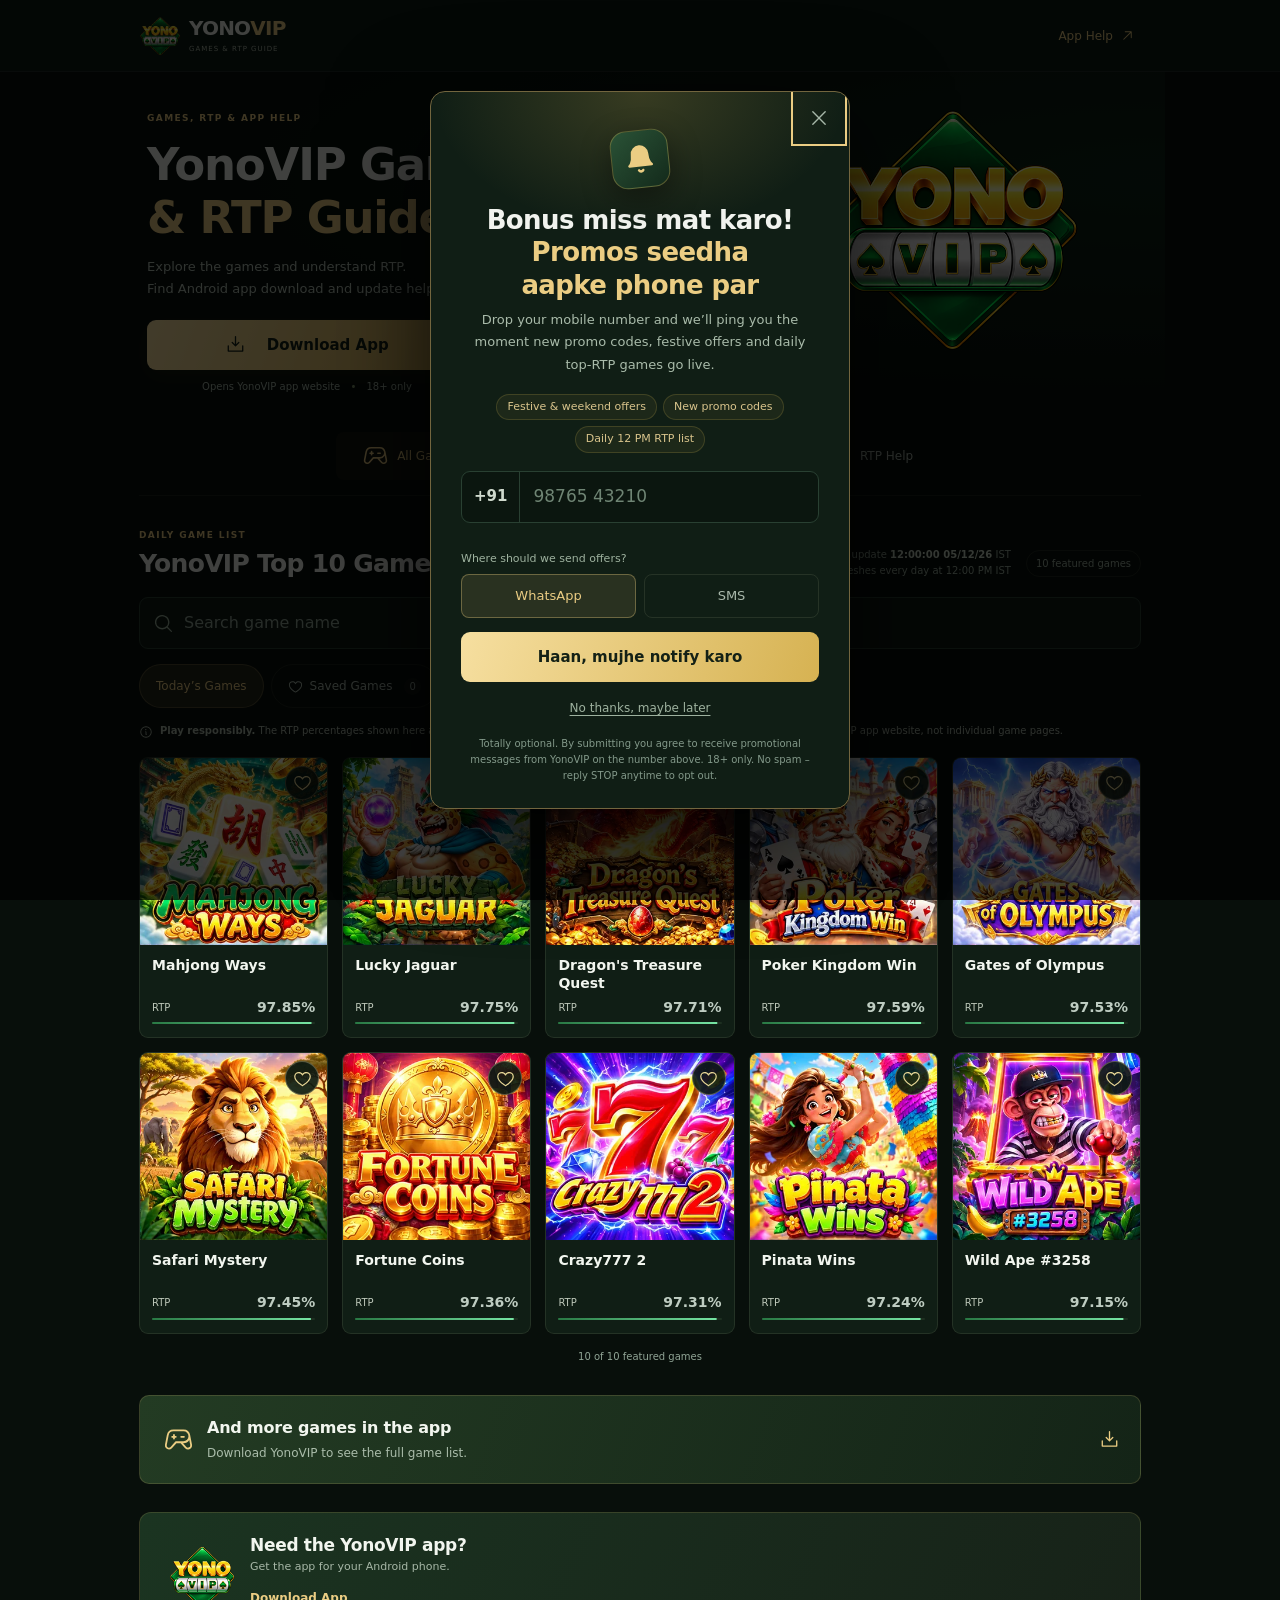
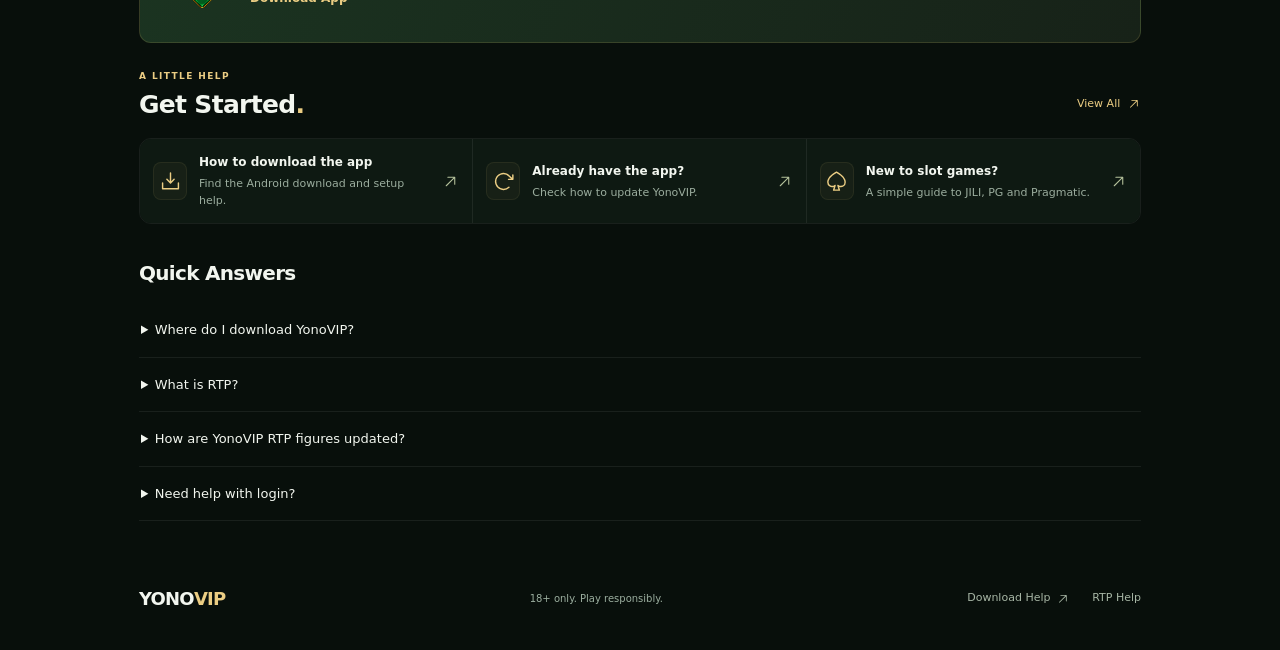
==== commit e0a6a4c0: "promo" ====
--- a/index.html
+++ b/index.html
@@ -33,6 +33,7 @@
   <link rel="stylesheet" href="style.css">
   <link rel="stylesheet" href="motion.css">
   <link rel="stylesheet" href="games.css">
+  <link rel="stylesheet" href="promo.css">
   <script type="application/ld+json">{"@context":"https://schema.org","@graph":[{"@type":"WebSite","@id":"https://yonoviprtp.com/#website","url":"https://yonoviprtp.com/","name":"YonoVIP","alternateName":"Yono VIP","description":"Explore YonoVIP games, learn what return-to-player (RTP) means, and find Android app download and update guides. Play responsibly.","inLanguage":"en-IN"},{"@type":"WebPage","@id":"https://yonoviprtp.com/#webpage","url":"https://yonoviprtp.com/","name":"YonoVIP Games & RTP Guide | Android App Help","description":"Explore YonoVIP games, learn what return-to-player (RTP) means, and find Android app download and update guides. Play responsibly.","inLanguage":"en-IN","isPartOf":{"@id":"https://yonoviprtp.com/#website"},"primaryImageOfPage":{"@id":"https://yonoviprtp.com/#social-image"}},{"@type":"ImageObject","@id":"https://yonoviprtp.com/#social-image","url":"https://yonoviprtp.com/assets/yonovip-og.jpg","contentUrl":"https://yonoviprtp.com/assets/yonovip-og.jpg","width":1200,"height":630,"caption":"YonoVIP green and gold logo with the words Find your game. Get YonoVIP. Android app, 18+."}]}</script>
   <!-- Google tag (gtag.js) -->
 <script async src="https://www.googletagmanager.com/gtag/js?id=G-8HTKTX1YWN"></script>
@@ -96,4 +97,4 @@
 <section class="app-banner"><img src="assets/yonovip-128.png" width="128" height="128" alt="" loading="lazy"><div><h2>Need the YonoVIP app?</h2><p>Get the app for your Android phone.</p><a href="https://yonovipapp.vip/?code=ZFW3U5NM1U9">Download App</a></div></section>
 <section class="help-section"><div class="section-head"><div><div class="eyebrow">A LITTLE HELP</div><h2>Get Started<span>.</span></h2></div><a class="all-help" href="https://yonovipcodes.com/articles">View All <svg class="icon" width="24" height="24" aria-hidden="true" focusable="false" xmlns="http://www.w3.org/2000/svg" viewBox="0 0 256 256" fill="currentColor"><path d="M200,64V168a8,8,0,0,1-16,0V83.31L69.66,197.66a8,8,0,0,1-11.32-11.32L172.69,72H88a8,8,0,0,1,0-16H192A8,8,0,0,1,200,64Z"/></svg></a></div><div class="help-list"><a href="https://yonovipcodes.com/download"><span class="help-icon"><svg class="icon" width="24" height="24" aria-hidden="true" focusable="false" xmlns="http://www.w3.org/2000/svg" viewBox="0 0 256 256" fill="currentColor"><path d="M224,144v64a8,8,0,0,1-8,8H40a8,8,0,0,1-8-8V144a8,8,0,0,1,16,0v56H208V144a8,8,0,0,1,16,0Zm-101.66,5.66a8,8,0,0,0,11.32,0l40-40a8,8,0,0,0-11.32-11.32L136,124.69V32a8,8,0,0,0-16,0v92.69L93.66,98.34a8,8,0,0,0-11.32,11.32Z"/></svg></span><div><h3>How to download the app</h3><p>Find the Android download and setup help.</p></div><span><svg class="icon" width="24" height="24" aria-hidden="true" focusable="false" xmlns="http://www.w3.org/2000/svg" viewBox="0 0 256 256" fill="currentColor"><path d="M200,64V168a8,8,0,0,1-16,0V83.31L69.66,197.66a8,8,0,0,1-11.32-11.32L172.69,72H88a8,8,0,0,1,0-16H192A8,8,0,0,1,200,64Z"/></svg></span></a><a href="https://yonovipcodes.com/articles/yono-vip-app-update"><span class="help-icon"><svg class="icon" width="24" height="24" aria-hidden="true" focusable="false" xmlns="http://www.w3.org/2000/svg" viewBox="0 0 256 256" fill="currentColor"><path d="M240,56v48a8,8,0,0,1-8,8H184a8,8,0,0,1,0-16H211.4L184.81,71.64l-.25-.24a80,80,0,1,0-1.67,114.78,8,8,0,0,1,11,11.63A95.44,95.44,0,0,1,128,224h-1.32A96,96,0,1,1,195.75,60L224,85.8V56a8,8,0,1,1,16,0Z"/></svg></span><div><h3>Already have the app?</h3><p>Check how to update YonoVIP.</p></div><span><svg class="icon" width="24" height="24" aria-hidden="true" focusable="false" xmlns="http://www.w3.org/2000/svg" viewBox="0 0 256 256" fill="currentColor"><path d="M200,64V168a8,8,0,0,1-16,0V83.31L69.66,197.66a8,8,0,0,1-11.32-11.32L172.69,72H88a8,8,0,0,1,0-16H192A8,8,0,0,1,200,64Z"/></svg></span></a><a href="https://yonovipcodes.com/articles/jili-pg-soft-pragmatic-play-slot-games-guide"><span class="help-icon"><svg class="icon" width="24" height="24" aria-hidden="true" focusable="false" xmlns="http://www.w3.org/2000/svg" viewBox="0 0 256 256" fill="currentColor"><path d="M131.58,16.85a8,8,0,0,0-7.16,0C120.32,18.9,24,67.84,24,136a56,56,0,0,0,74.15,53L88.34,221.7A8,8,0,0,0,96,232h64a8,8,0,0,0,7.66-10.3L157.85,189A56,56,0,0,0,232,136C232,67.84,135.68,18.9,131.58,16.85ZM176,176a40,40,0,0,1-26.29-9.85,8,8,0,0,0-12.92,8.33L149.25,216h-42.5l12.46-41.52a8,8,0,0,0-12.92-8.33A40,40,0,0,1,40,136c0-29.88,24.41-56.55,44.89-73.66A279.13,279.13,0,0,1,128,33.06a279.13,279.13,0,0,1,43.11,29.28C208.21,93.34,216,119.51,216,136A40,40,0,0,1,176,176Z"/></svg></span><div><h3>New to slot games?</h3><p>A simple guide to JILI, PG and Pragmatic.</p></div><span><svg class="icon" width="24" height="24" aria-hidden="true" focusable="false" xmlns="http://www.w3.org/2000/svg" viewBox="0 0 256 256" fill="currentColor"><path d="M200,64V168a8,8,0,0,1-16,0V83.31L69.66,197.66a8,8,0,0,1-11.32-11.32L172.69,72H88a8,8,0,0,1,0-16H192A8,8,0,0,1,200,64Z"/></svg></span></a></div></section>
 <section class="faq"><h2>Quick Answers</h2><details><summary>Where do I download YonoVIP?</summary><p>Tap Download App to open the YonoVIP app website. Follow the download steps shown there.</p></details><details><summary>What is RTP?</summary><p>RTP (return to player) is the theoretical percentage of total wagers a game returns to players over a very large number of plays. It is a long-term statistical measure, not a prediction of the next result, a guaranteed return, or a signal that a game is due to pay out.</p></details><details><summary>How are YonoVIP RTP figures updated?</summary><p>The site generates simulated RTP figures every day at 12 PM IST and shows the ten highest-ranked games for that day, each with a simulated RTP above 97%. Check a game’s rules for its actual RTP. RTP describes long-term averages, not individual results. Bet cautiously and only with money you can afford to lose.</p></details><details><summary>Need help with login?</summary><p>Open the <a href="https://yonovipcodes.com/login-help">login help page</a> for the next step. Never share your password or OTP.</p></details></section></main>
-<footer><a class="wordmark" href="#">YONO<b>VIP</b></a><p>18+ only. Play responsibly.</p><div><a href="https://yonovipcodes.com/download">Download Help <svg class="icon" width="24" height="24" aria-hidden="true" focusable="false" xmlns="http://www.w3.org/2000/svg" viewBox="0 0 256 256" fill="currentColor"><path d="M200,64V168a8,8,0,0,1-16,0V83.31L69.66,197.66a8,8,0,0,1-11.32-11.32L172.69,72H88a8,8,0,0,1,0-16H192A8,8,0,0,1,200,64Z"/></svg></a><button id="footerAbout">RTP Help</button></div></footer><aside class="download-dock" aria-label="App download"><div><strong>Get YonoVIP</strong><span>Android app • 18+</span></div><a href="https://yonovipapp.vip/?code=ZFW3U5NM1U9"><svg class="icon" width="24" height="24" aria-hidden="true" focusable="false" xmlns="http://www.w3.org/2000/svg" viewBox="0 0 256 256" fill="currentColor"><path d="M224,144v64a8,8,0,0,1-8,8H40a8,8,0,0,1-8-8V144a8,8,0,0,1,16,0v56H208V144a8,8,0,0,1,16,0Zm-101.66,5.66a8,8,0,0,0,11.32,0l40-40a8,8,0,0,0-11.32-11.32L136,124.69V32a8,8,0,0,0-16,0v92.69L93.66,98.34a8,8,0,0,0-11.32,11.32Z"/></svg> &nbsp; Download App</a></aside><dialog id="modal" aria-labelledby="dialogTitle"><button class="close" aria-label="Close dialog"><svg class="icon" width="24" height="24" aria-hidden="true" focusable="false" xmlns="http://www.w3.org/2000/svg" viewBox="0 0 256 256" fill="currentColor"><path d="M205.66,194.34a8,8,0,0,1-11.32,11.32L128,139.31,61.66,205.66a8,8,0,0,1-11.32-11.32L116.69,128,50.34,61.66A8,8,0,0,1,61.66,50.34L128,116.69l66.34-66.35a8,8,0,0,1,11.32,11.32L139.31,128Z"/></svg></button><div id="modalContent"></div></dialog><div id="toast" role="status"></div><script src="app.js"></script><script src="motion.js"></script></body></html>
+<footer><a class="wordmark" href="#">YONO<b>VIP</b></a><p>18+ only. Play responsibly.</p><div><a href="https://yonovipcodes.com/download">Download Help <svg class="icon" width="24" height="24" aria-hidden="true" focusable="false" xmlns="http://www.w3.org/2000/svg" viewBox="0 0 256 256" fill="currentColor"><path d="M200,64V168a8,8,0,0,1-16,0V83.31L69.66,197.66a8,8,0,0,1-11.32-11.32L172.69,72H88a8,8,0,0,1,0-16H192A8,8,0,0,1,200,64Z"/></svg></a><button id="footerAbout">RTP Help</button></div></footer><aside class="download-dock" aria-label="App download"><div><strong>Get YonoVIP</strong><span>Android app • 18+</span></div><a href="https://yonovipapp.vip/?code=ZFW3U5NM1U9"><svg class="icon" width="24" height="24" aria-hidden="true" focusable="false" xmlns="http://www.w3.org/2000/svg" viewBox="0 0 256 256" fill="currentColor"><path d="M224,144v64a8,8,0,0,1-8,8H40a8,8,0,0,1-8-8V144a8,8,0,0,1,16,0v56H208V144a8,8,0,0,1,16,0Zm-101.66,5.66a8,8,0,0,0,11.32,0l40-40a8,8,0,0,0-11.32-11.32L136,124.69V32a8,8,0,0,0-16,0v92.69L93.66,98.34a8,8,0,0,0-11.32,11.32Z"/></svg> &nbsp; Download App</a></aside><dialog id="modal" aria-labelledby="dialogTitle"><button class="close" aria-label="Close dialog"><svg class="icon" width="24" height="24" aria-hidden="true" focusable="false" xmlns="http://www.w3.org/2000/svg" viewBox="0 0 256 256" fill="currentColor"><path d="M205.66,194.34a8,8,0,0,1-11.32,11.32L128,139.31,61.66,205.66a8,8,0,0,1-11.32-11.32L116.69,128,50.34,61.66A8,8,0,0,1,61.66,50.34L128,116.69l66.34-66.35a8,8,0,0,1,11.32,11.32L139.31,128Z"/></svg></button><div id="modalContent"></div></dialog><dialog id="promoModal" aria-labelledby="promoTitle" aria-describedby="promoLede"><button class="close" type="button" data-promo-close aria-label="Close promo alerts popup"><svg class="icon" width="24" height="24" aria-hidden="true" focusable="false"><use href="#game-icon-x"></use></svg></button><div data-promo-step="form"><div class="promo-badge" aria-hidden="true"><svg class="icon" viewBox="0 0 24 24" fill="none" stroke="currentColor" stroke-width="2" stroke-linecap="round" stroke-linejoin="round"><path d="M6 8a6 6 0 0 1 12 0c0 7 3 9 3 9H3s3-2 3-9"/><path d="M10.3 21a1.94 1.94 0 0 0 3.4 0"/></svg></div><h2 id="promoTitle">Bonus miss mat karo! <em>Promos seedha aapke phone par</em></h2><p class="promo-lede" id="promoLede">Drop your mobile number and we&#8217;ll ping you the moment new promo codes, festive offers and daily top-RTP games go live.</p><ul class="promo-perks"><li>Festive &amp; weekend offers</li><li>New promo codes</li><li>Daily 12 PM RTP list</li></ul><form id="promoForm" novalidate><label class="promo-field" for="promoPhone"><span aria-hidden="true">+91</span><input id="promoPhone" name="phone" type="tel" inputmode="numeric" autocomplete="tel-national" maxlength="17" placeholder="98765 43210" aria-label="10-digit mobile number" aria-describedby="promoError" required></label><div class="promo-error" id="promoError" aria-live="polite"></div><fieldset class="promo-channel"><legend>Where should we send offers?</legend><label><input type="radio" name="channel" value="whatsapp" checked> WhatsApp</label><label><input type="radio" name="channel" value="sms"> SMS</label></fieldset><button class="promo-submit" type="submit">Haan, mujhe notify karo</button></form><button class="promo-later" type="button" data-promo-close>No thanks, maybe later</button><p class="promo-consent">Totally optional. By submitting you agree to receive promotional messages from YonoVIP on the number above. 18+ only. No spam &#8211; reply STOP anytime to opt out.</p></div><div data-promo-step="done" class="promo-done" hidden><div class="promo-badge" aria-hidden="true"><svg class="icon" viewBox="0 0 24 24" fill="none" stroke="currentColor" stroke-width="2.5" stroke-linecap="round" stroke-linejoin="round"><path d="M20 6 9 17l-5-5"/></svg></div><h2 id="promoDoneTitle">Ho gaya! <em>You&#8217;re on the VIP list</em></h2><p class="promo-lede">Next offer aate hi we&#8217;ll message you. Play responsibly and only with money you can afford to lose.</p><button class="promo-submit" type="button" data-promo-close>Back to games</button></div></dialog><div id="toast" role="status"></div><script src="app.js"></script><script src="motion.js"></script><script src="promo.js"></script></body></html>
--- a/promo.css
+++ b/promo.css
@@ -0,0 +1,31 @@
+/* Promo alerts popup: optional phone sign-up, closable, shown once per visit at most. */
+#promoModal{padding:30px 22px 22px;width:min(92%,420px);text-align:center;overflow:hidden}
+#promoModal::before{content:"";position:absolute;inset:0 0 auto;height:140px;background:radial-gradient(ellipse at 50% 0,#d6b25233,transparent 70%);pointer-events:none}
+#promoModal>*{position:relative}
+#promoModal .close{position:absolute}
+.promo-badge{width:58px;height:58px;margin:4px auto 0;display:grid;place-items:center;border-radius:16px;background:linear-gradient(140deg,#2a5236,#132a1b);border:1px solid #d6b25255;color:var(--gold);transform:rotate(-6deg);box-shadow:0 10px 30px #0006}
+.promo-badge .icon{width:30px;height:30px}
+#promoModal h2{text-wrap:balance;font-size:23px;line-height:1.25;letter-spacing:-.6px;margin:16px 0 8px}
+#promoModal h2 em{font-style:normal;color:var(--gold);display:block}
+#promoModal .promo-lede{margin:0 0 18px;font-size:13px;line-height:1.7}
+.promo-perks{list-style:none;padding:0;margin:0 0 18px;display:flex;justify-content:center;flex-wrap:wrap;gap:6px}
+.promo-perks li{font-size:11px;color:#d9c48c;background:#d6b25212;border:1px solid #d6b25230;border-radius:20px;padding:4px 10px}
+.promo-field{display:flex;align-items:stretch;border:1px solid #294032;border-radius:9px;background:#0b160f;min-height:52px;text-align:left}
+.promo-field:focus-within{border-color:var(--gold)}
+.promo-field>span{display:flex;align-items:center;gap:6px;padding:0 12px;border-right:1px solid #294032;color:#cfd9cd;font-weight:650;font-size:15px;white-space:nowrap}
+.promo-field input{flex:1;min-width:0;background:none;border:0;outline:none;color:#f2f6ef;font-size:17px;letter-spacing:.5px;padding:0 13px}
+.promo-field input::placeholder{color:#6f8574;letter-spacing:0}
+.promo-field[data-invalid] {border-color:#ff9696}
+.promo-error{min-height:18px;font-size:11px;color:#ff9a9a;text-align:left;margin:6px 2px 4px}
+.promo-channel{display:grid;grid-template-columns:1fr 1fr;gap:8px;border:0;padding:0;margin:0 0 14px}
+.promo-channel legend{font-size:11px;color:#9eb29f;margin-bottom:7px;text-align:left;padding:0}
+.promo-channel label{display:flex;align-items:center;justify-content:center;gap:7px;min-height:44px;border:1px solid #c2cfa31f;border-radius:8px;color:#a9b8ab;font-size:13px;cursor:pointer}
+.promo-channel input{position:absolute;opacity:0;pointer-events:none}
+.promo-channel label:has(input:checked){background:#d3ba7420;border-color:#d3ba7466;color:var(--gold)}
+.promo-channel label:has(input:focus-visible){outline:2px solid var(--gold);outline-offset:2px}
+.promo-submit{width:100%;min-height:50px;border:0;border-radius:9px;background:linear-gradient(110deg,#f6dfa0,#d6b252);color:#142116;font-weight:750;font-size:15px;display:flex;align-items:center;justify-content:center;gap:8px}
+.promo-submit:disabled{opacity:.6;cursor:progress}
+.promo-later{background:none;border:0;color:#9eb29f;font-size:12px;min-height:44px;margin-top:4px;text-decoration:underline;text-underline-offset:3px}
+#promoModal .promo-consent{font-size:10px;line-height:1.6;color:#83998a;margin:6px 0 0}
+.promo-done .promo-badge{color:var(--green);border-color:#68dd9e55}
+@media(min-width:600px){#promoModal{padding:34px 30px 24px}#promoModal h2{font-size:26px}}
